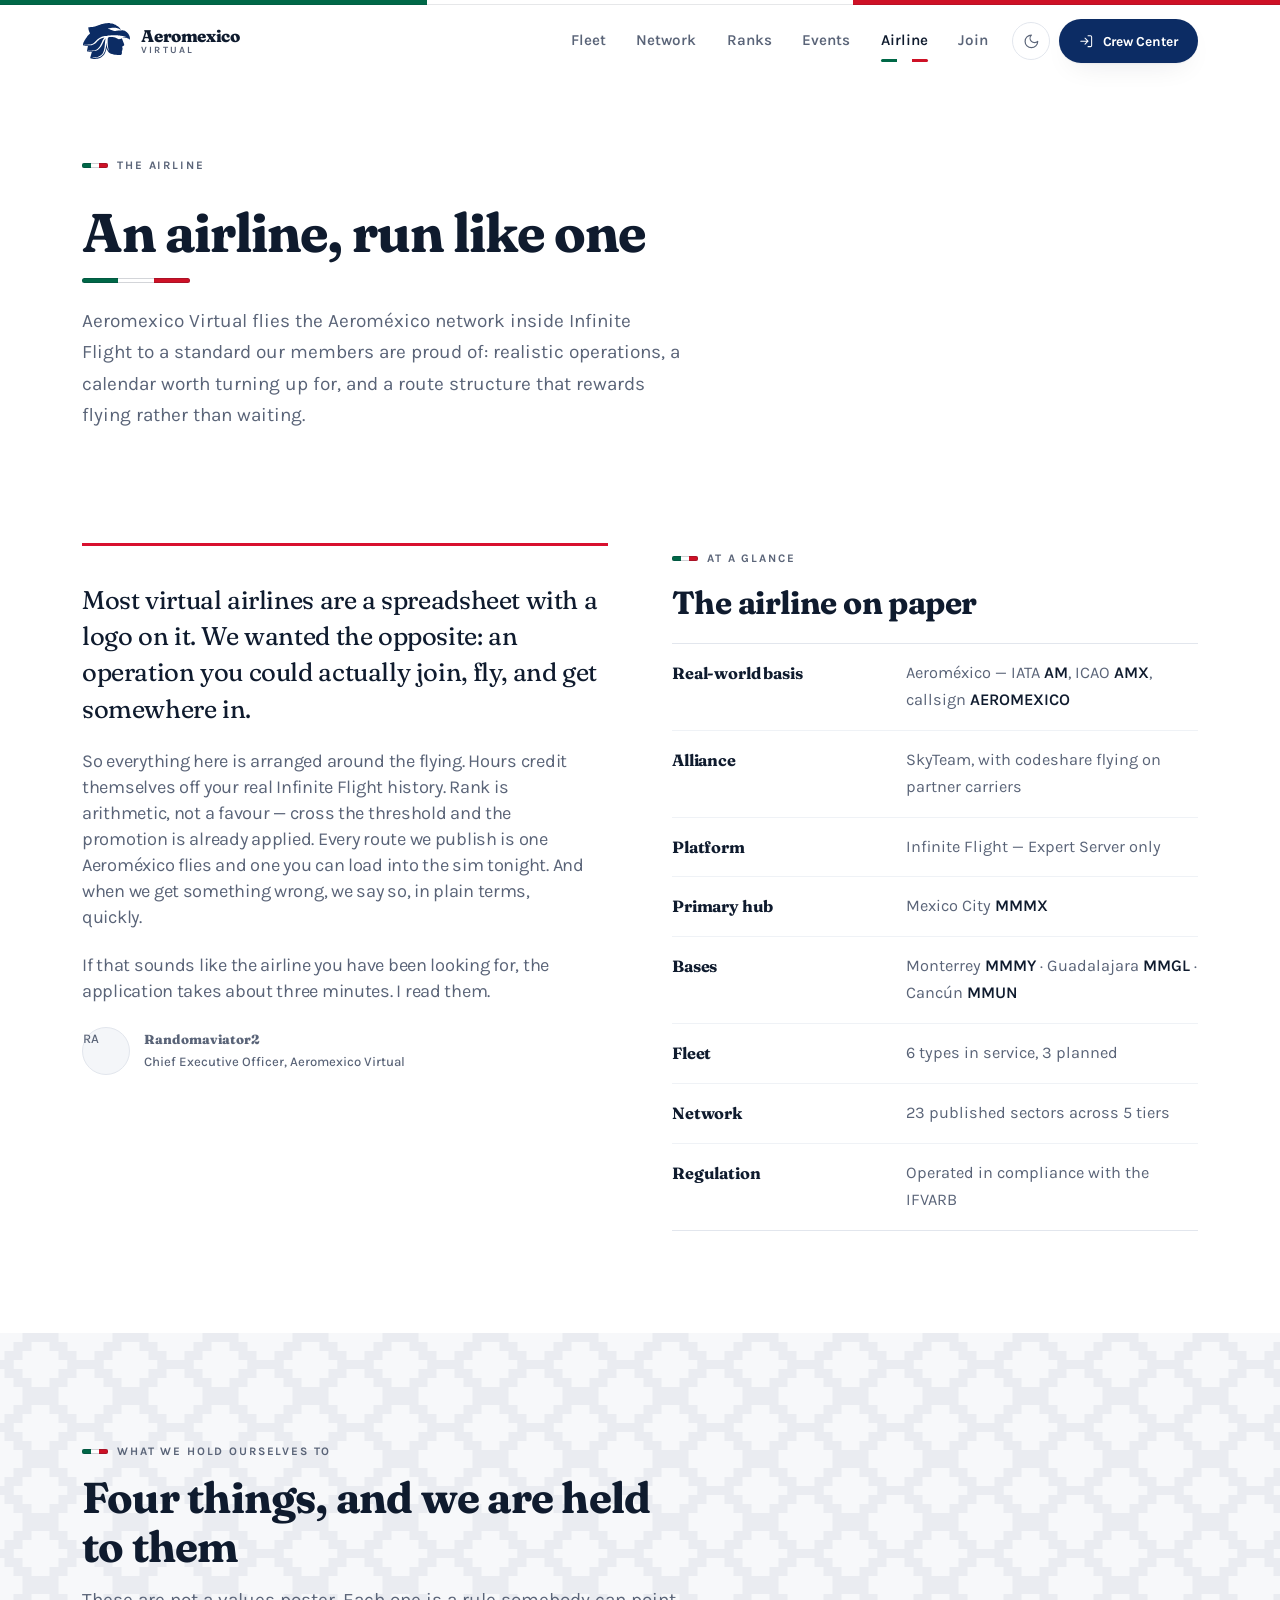
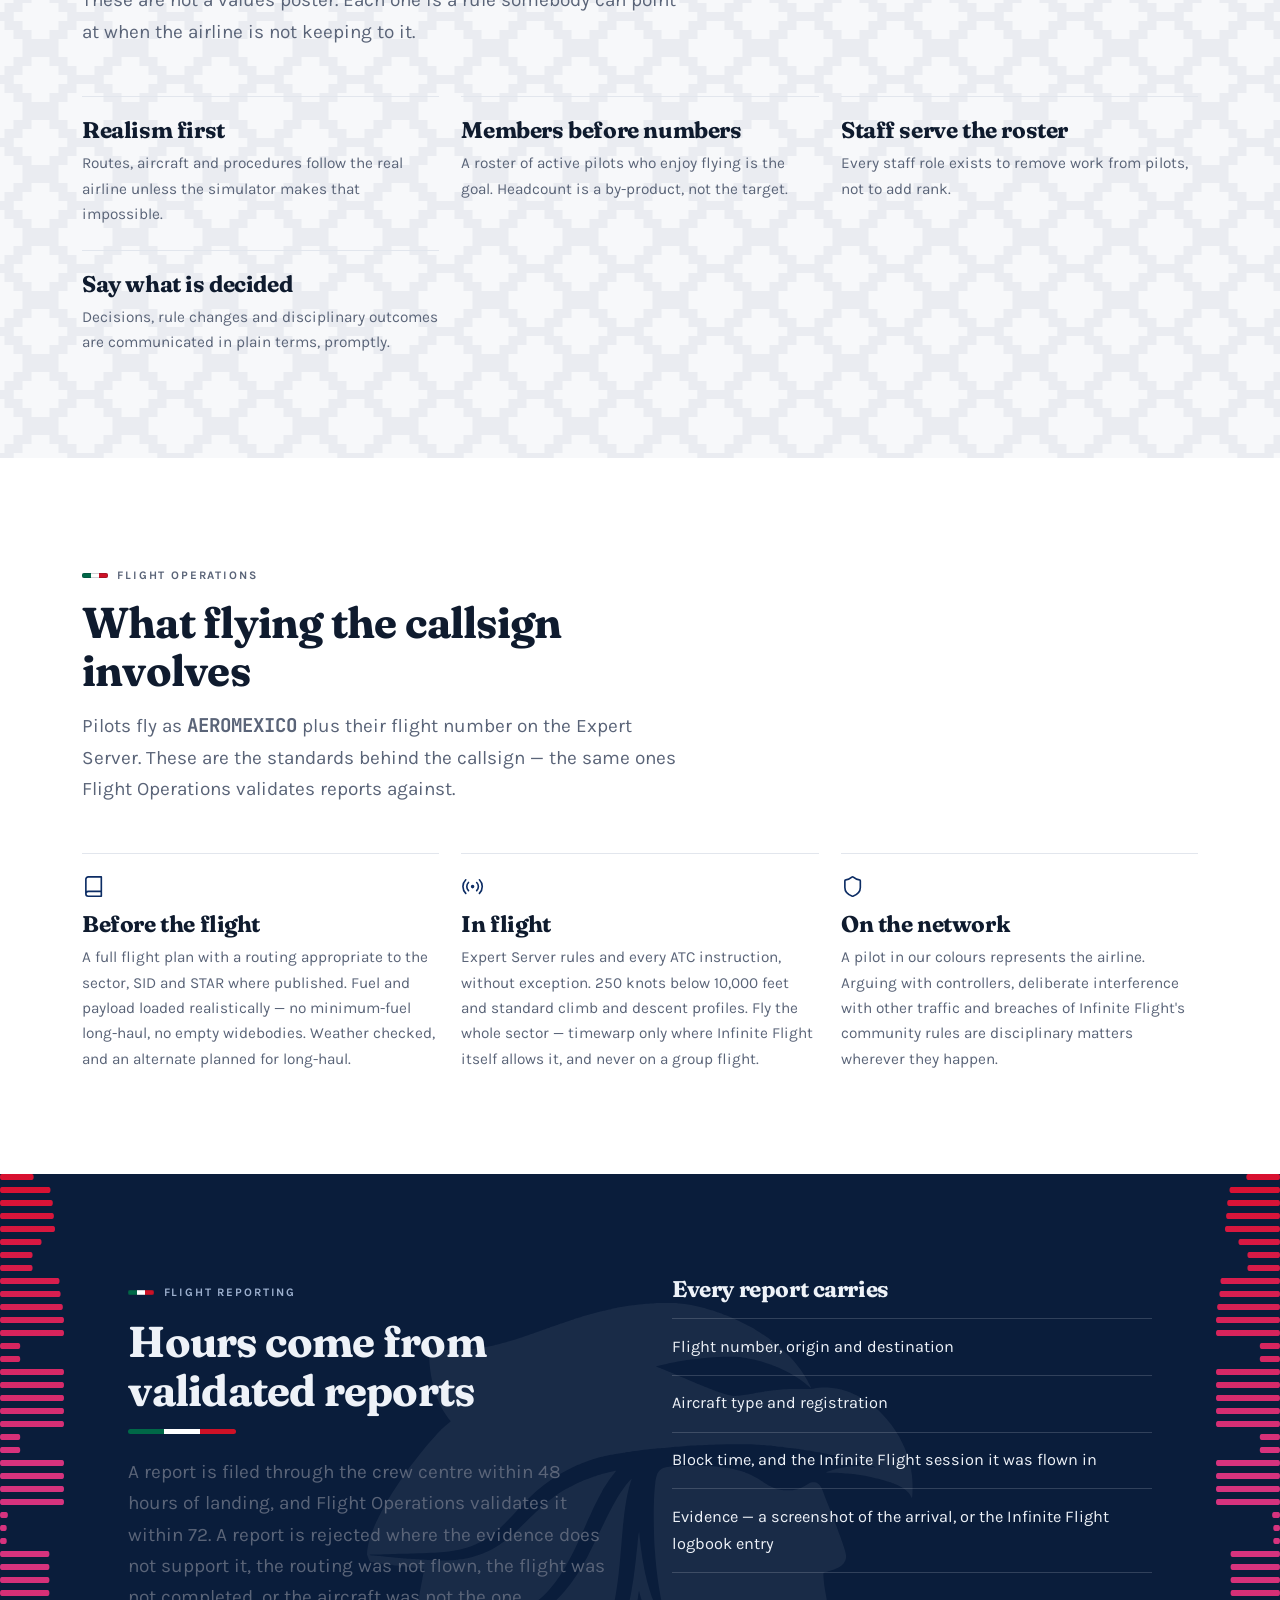
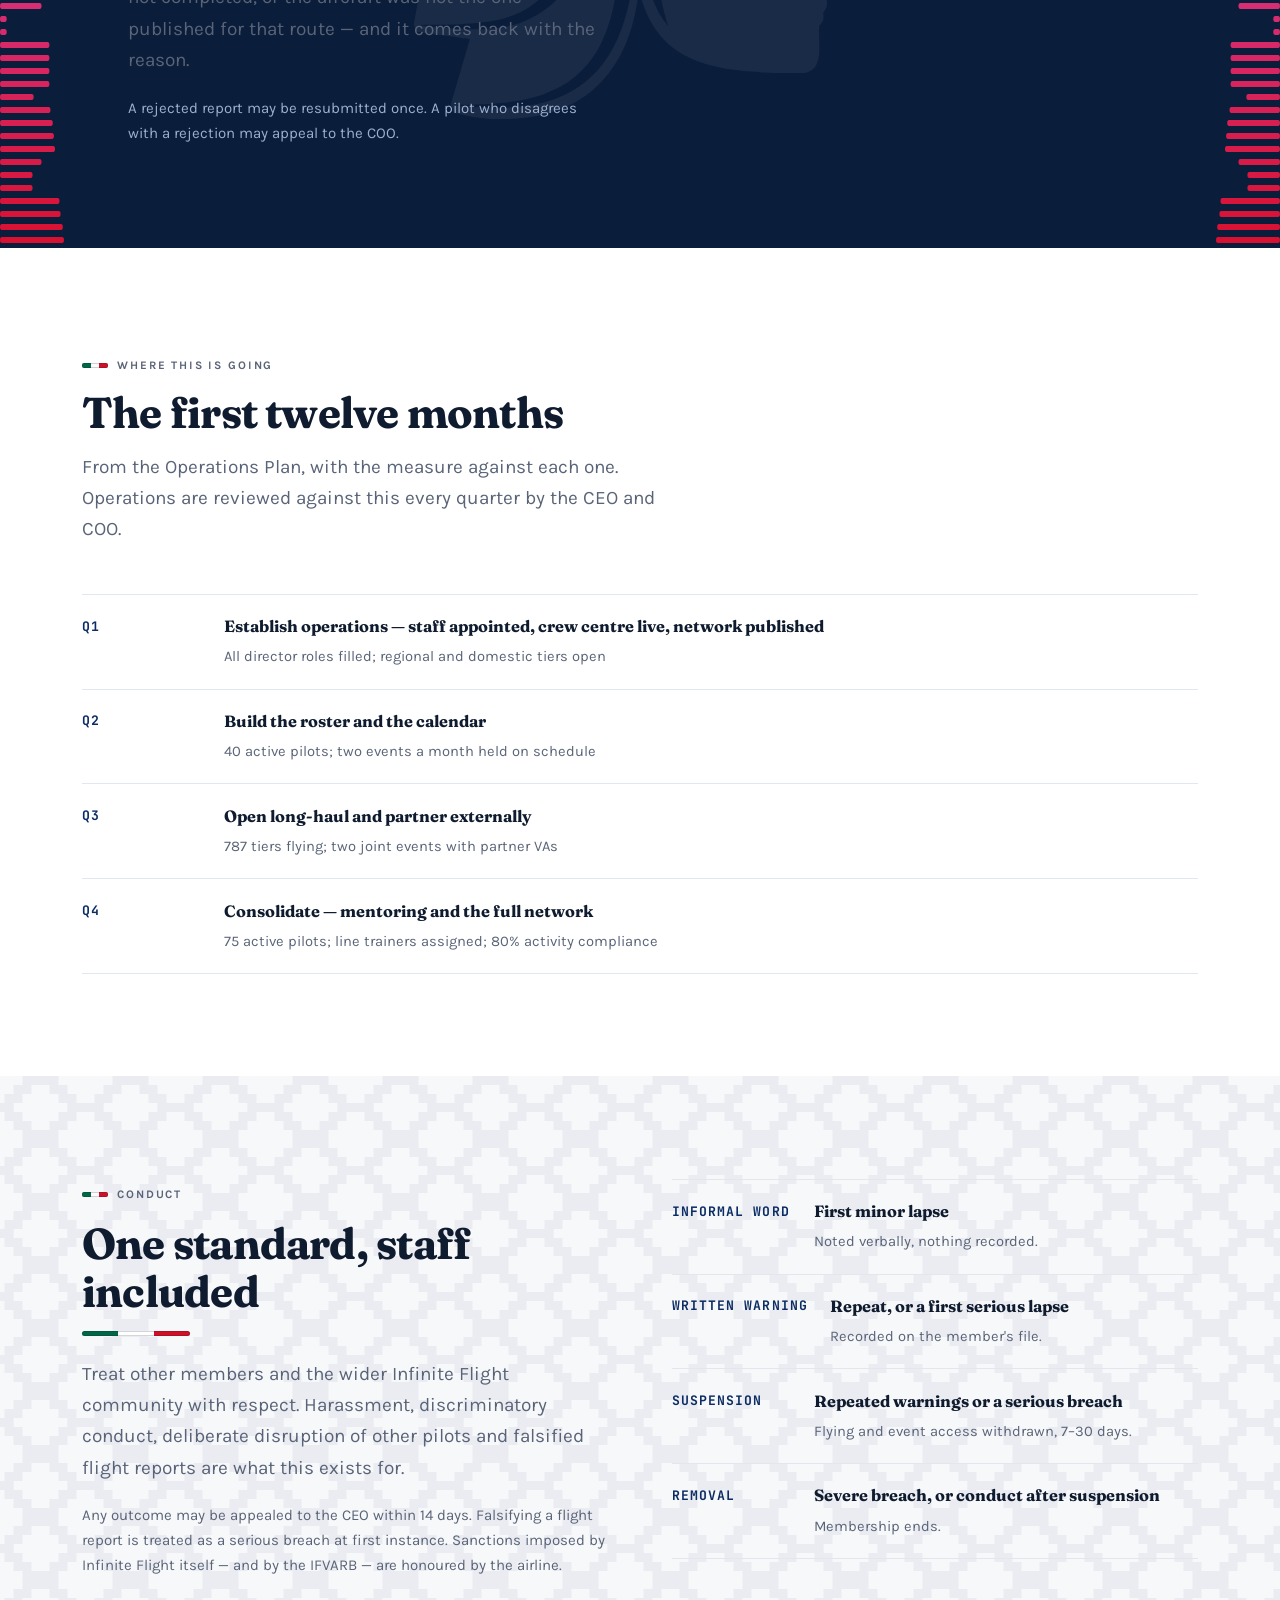
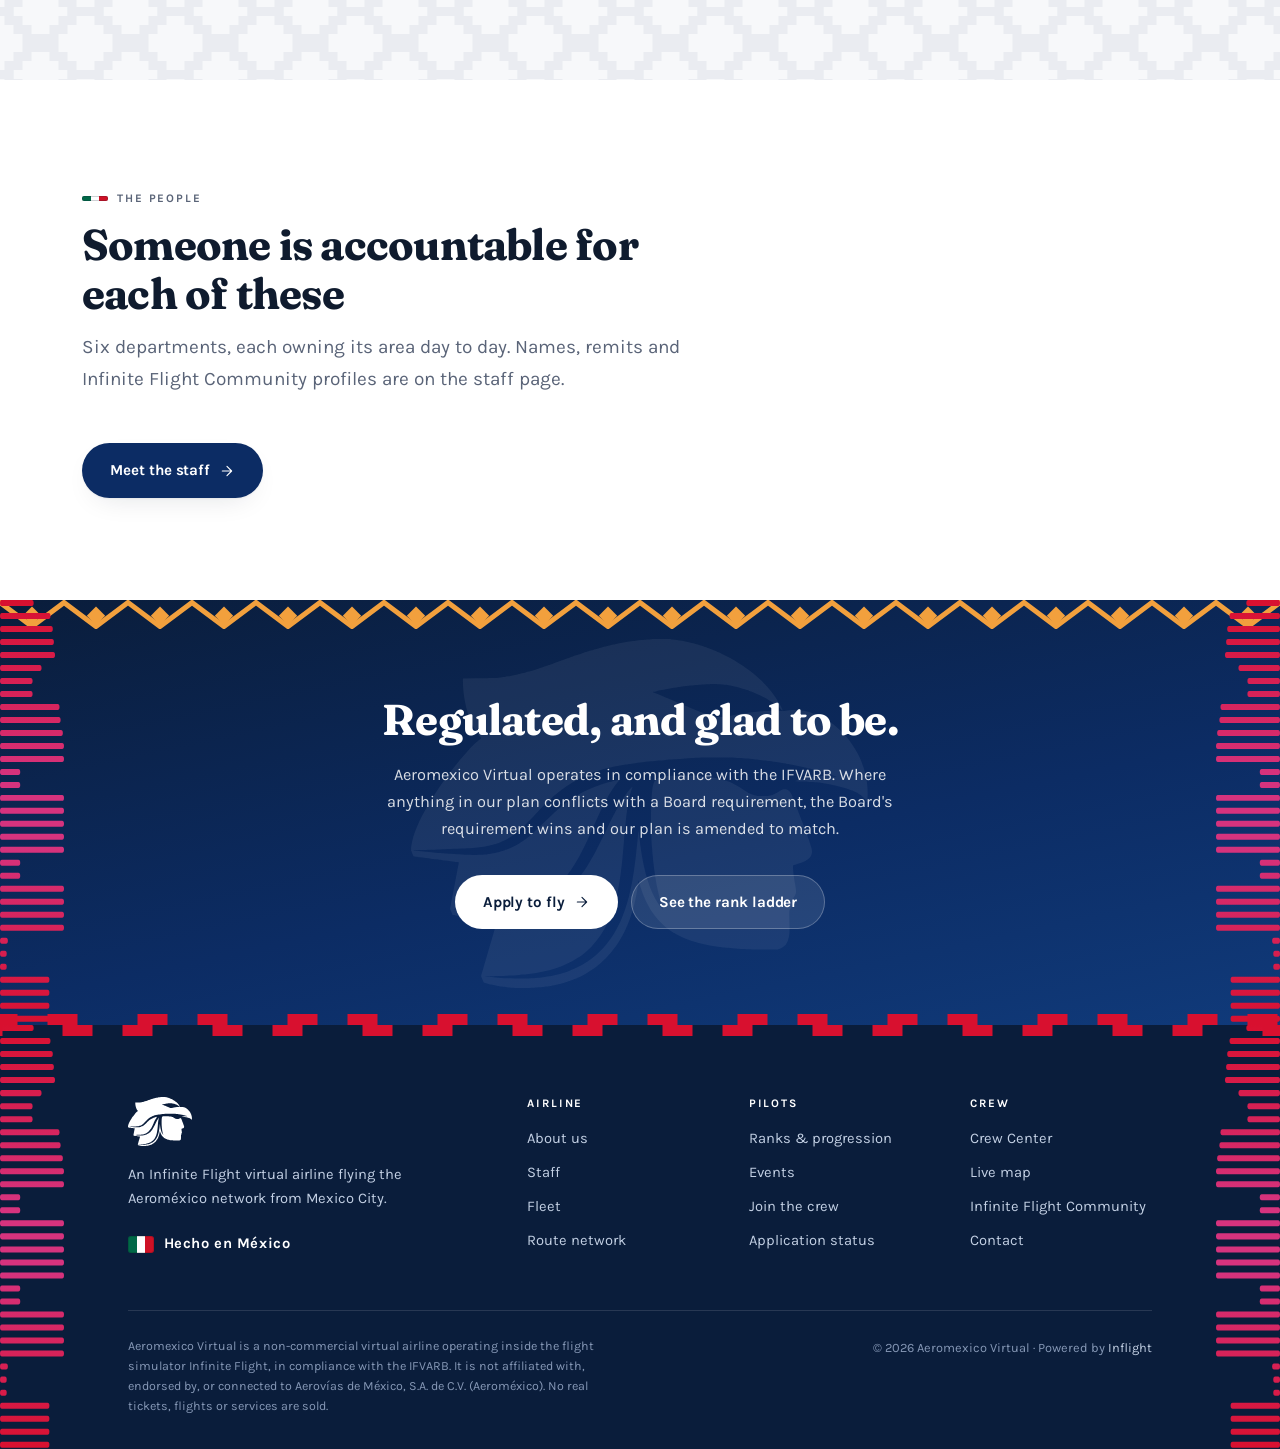
==== about.html @ 9aa86b74 "Answer review round 1: the airline, not just the aeroplanes Six reviewers looked at this site on 15 " ====
<!DOCTYPE html>
<html lang="en">
<head>
<meta charset="utf-8">
<meta name="viewport" content="width=device-width, initial-scale=1">
<title>About the airline — Aeromexico Virtual</title>
<meta name="description" content="How Aeromexico Virtual is run: the mission, what we hold ourselves to, the flight operations standards every pilot flies to, and the first twelve months.">
<link rel="canonical" href="https://aeromexicova.org/about">
<!-- The bar matches the page, so a phone browser stops painting a navy strip
     over a white site. Two values, one per scheme. -->
<meta name="theme-color" content="#FFFFFF" media="(prefers-color-scheme: light)">
<meta name="theme-color" content="#071426" media="(prefers-color-scheme: dark)">
<link rel="icon" href="/assets/img/mark.svg" type="image/svg+xml">
<meta property="og:type" content="website">
<meta property="og:site_name" content="Aeromexico Virtual">
<meta property="og:url" content="https://aeromexicova.org/about">
<meta property="og:title" content="About the airline — Aeromexico Virtual">
<meta property="og:description" content="How Aeromexico Virtual is run: the mission, what we hold ourselves to, the flight operations standards every pilot flies to, and the first twelve months.">
<!-- Absolute, because a share card is fetched by a crawler that has no page to
     resolve a root-relative path against. -->
<meta property="og:image" content="https://aeromexicova.org/assets/img/plane-hero.webp">
<meta name="twitter:card" content="summary_large_image">
<link rel="preconnect" href="https://fonts.googleapis.com">
<link rel="preconnect" href="https://fonts.gstatic.com" crossorigin>
<!-- Fraunces (display) + Karla (text) + JetBrains Mono (flight data). Fonts
     load asynchronously: a render-blocking third-party stylesheet also blocks
     the body scripts that inject the nav and footer, so a slow or unreachable
     fonts.googleapis.com would leave the page chrome missing, not merely
     unstyled. display=swap shows text in the fallback and swaps in. -->
<link rel="preload" as="style" href="https://fonts.googleapis.com/css2?family=Fraunces:opsz,wght,SOFT,WONK@9..144,400..800,0..100,0..1&family=Karla:wght@400..800&family=JetBrains+Mono:wght@400..700&display=swap" onload="this.onload=null;this.rel='stylesheet'">
<noscript><link rel="stylesheet" href="https://fonts.googleapis.com/css2?family=Fraunces:opsz,wght,SOFT,WONK@9..144,400..800,0..100,0..1&family=Karla:wght@400..800&family=JetBrains+Mono:wght@400..700&display=swap"></noscript>
<link rel="stylesheet" href="/assets/brand.css?v=3">
<script>
/* Paint the stored theme before first paint so there's no light flash. */
(function(){try{var t=localStorage.getItem('amv:theme');if(t==='dark'||t==='light')document.documentElement.setAttribute('data-theme',t);}catch(e){}})();
</script>
</head>
<body>

<a class="skip" href="#main">Skip to content</a>
<div data-site-nav></div>
<!-- The nav is injected by site.js so one change lands on every page. With
     scripting off nothing would be injected at all, so every page carries the
     site map in plain HTML too. -->
<noscript>
    <nav class="wrap section--tight"><a href="/">Home</a> · <a href="/fleet">Fleet</a> ·
    <a href="/network">Network</a> · <a href="/ranks">Ranks</a> · <a href="/events">Events</a> ·
    <a href="/about">Airline</a> · <a href="/staff">Staff</a> · <a href="/join">Join</a> ·
    <a href="https://inflight.info/crew/aeromexico-virtual">Crew Center</a></nav>
</noscript>

<main id="main">

    <section class="section section--tight" style="padding-top:clamp(2.5rem,6vw,4.5rem)">
        <div class="wrap">
            <div class="head">
                <span class="eyebrow">The airline</span>
                <h1 style="font-size:clamp(2rem,5vw,3.4rem);margin:.9rem 0">An airline, run like one</h1>
                <div class="rule"></div>
                <p class="lede" style="margin-top:1.4rem">
                    Aeromexico Virtual flies the Aeroméxico network inside Infinite Flight to a
                    standard our members are proud of: realistic operations, a calendar worth
                    turning up for, and a route structure that rewards flying rather than waiting.
                </p>
            </div>
        </div>
    </section>

    <!-- ==================== CEO'S MESSAGE ====================
         DRAFTED FROM THE OPERATIONS PLAN, NOT DICTATED. Every claim below is
         the plan's own §1 — the mission sentence and the four things the
         airline holds itself to. It carries a real person's name, so it is his
         to approve or rewrite before it stays here. -->
    <section class="section" style="padding-top:0">
        <div class="wrap">
            <div class="grid grid-2" style="gap:clamp(2rem,5vw,4rem);align-items:start">
                <div class="quote" data-reveal>
                    <p>
                        Most virtual airlines are a spreadsheet with a logo on it. We wanted the
                        opposite: an operation you could actually join, fly, and get somewhere in.
                    </p>
                    <p>
                        So everything here is arranged around the flying. Hours credit themselves off
                        your real Infinite Flight history. Rank is arithmetic, not a favour — cross
                        the threshold and the promotion is already applied. Every route we publish is
                        one Aeroméxico flies and one you can load into the sim tonight. And when we
                        get something wrong, we say so, in plain terms, quickly.
                    </p>
                    <p>
                        If that sounds like the airline you have been looking for, the application
                        takes about three minutes. I read them.
                    </p>
                    <div class="quote__by">
                        <span class="staff__av" aria-hidden="true" id="ceoInitials">RA</span>
                        <span>
                            <b id="ceoName">Randomaviator2</b>
                            <span>Chief Executive Officer, Aeromexico Virtual</span>
                        </span>
                    </div>
                </div>
                <div data-reveal data-reveal-delay="80">
                    <span class="eyebrow">At a glance</span>
                    <h2 style="margin:.9rem 0 1.4rem;font-size:clamp(1.5rem,3vw,2rem)">The airline on paper</h2>
                    <dl class="facts" id="identity"></dl>
                </div>
            </div>
        </div>
    </section>

    <section class="section section--alt">
        <div class="wrap">
            <div class="head" data-reveal>
                <span class="eyebrow">What we hold ourselves to</span>
                <h2>Four things, and we are held to them</h2>
                <p class="lede">
                    These are not a values poster. Each one is a rule somebody can point at when the
                    airline is not keeping to it.
                </p>
            </div>
            <div class="grid grid-2" id="values"></div>
        </div>
    </section>

    <!-- ==================== STANDARDS ==================== -->
    <section class="section">
        <div class="wrap">
            <div class="head" data-reveal>
                <span class="eyebrow">Flight operations</span>
                <h2>What flying the callsign involves</h2>
                <p class="lede">
                    Pilots fly as <b class="mono">AEROMEXICO</b> plus their flight number on the
                    Expert Server. These are the standards behind the callsign — the same ones
                    Flight Operations validates reports against.
                </p>
            </div>
            <div class="grid grid-3">
                <article class="card" data-reveal>
                    <div class="card__icon" data-icon="book"></div>
                    <h3>Before the flight</h3>
                    <p>A full flight plan with a routing appropriate to the sector, SID and STAR
                       where published. Fuel and payload loaded realistically — no minimum-fuel
                       long-haul, no empty widebodies. Weather checked, and an alternate planned
                       for long-haul.</p>
                </article>
                <article class="card" data-reveal data-reveal-delay="80">
                    <div class="card__icon" data-icon="radio"></div>
                    <h3>In flight</h3>
                    <p>Expert Server rules and every ATC instruction, without exception. 250 knots
                       below 10,000 feet and standard climb and descent profiles. Fly the whole
                       sector — timewarp only where Infinite Flight itself allows it, and never on
                       a group flight.</p>
                </article>
                <article class="card" data-reveal data-reveal-delay="160">
                    <div class="card__icon" data-icon="shield"></div>
                    <h3>On the network</h3>
                    <p>A pilot in our colours represents the airline. Arguing with controllers,
                       deliberate interference with other traffic and breaches of Infinite Flight's
                       community rules are disciplinary matters wherever they happen.</p>
                </article>
            </div>
        </div>
    </section>

    <section class="section section--ink">
        <div class="wrap">
            <div class="grid grid-2" style="gap:clamp(2rem,5vw,4rem);align-items:start">
                <div data-reveal>
                    <span class="eyebrow">Flight reporting</span>
                    <h2 style="margin:.9rem 0">Hours come from validated reports</h2>
                    <div class="rule"></div>
                    <p class="lede" style="margin-top:1.4rem">
                        A report is filed through the crew centre within 48 hours of landing, and
                        Flight Operations validates it within 72. A report is rejected where the
                        evidence does not support it, the routing was not flown, the flight was not
                        completed, or the aircraft was not the one published for that route — and it
                        comes back with the reason.
                    </p>
                    <p style="margin-top:1.2rem;color:#9DB0CE;font-size:.94rem">
                        A rejected report may be resubmitted once. A pilot who disagrees with a
                        rejection may appeal to the COO.
                    </p>
                </div>
                <div data-reveal data-reveal-delay="80">
                    <h3 style="margin-bottom:1rem">Every report carries</h3>
                    <ul style="list-style:none;padding:0;display:grid;gap:0">
                        <li style="padding:.9rem 0;border-top:1px solid rgba(255,255,255,.16)">Flight number, origin and destination</li>
                        <li style="padding:.9rem 0;border-top:1px solid rgba(255,255,255,.16)">Aircraft type and registration</li>
                        <li style="padding:.9rem 0;border-top:1px solid rgba(255,255,255,.16)">Block time, and the Infinite Flight session it was flown in</li>
                        <li style="padding:.9rem 0;border-top:1px solid rgba(255,255,255,.16);border-bottom:1px solid rgba(255,255,255,.16)">Evidence — a screenshot of the arrival, or the Infinite Flight logbook entry</li>
                    </ul>
                </div>
            </div>
        </div>
    </section>

    <!-- ==================== FIRST YEAR ==================== -->
    <section class="section">
        <div class="wrap">
            <div class="head" data-reveal>
                <span class="eyebrow">Where this is going</span>
                <h2>The first twelve months</h2>
                <p class="lede">
                    From the Operations Plan, with the measure against each one. Operations are
                    reviewed against this every quarter by the CEO and COO.
                </p>
            </div>
            <div class="timeline" id="roadmap" data-reveal></div>
        </div>
    </section>

    <section class="section section--alt">
        <div class="wrap">
            <div class="grid grid-2" style="gap:clamp(2rem,5vw,4rem);align-items:start">
                <div data-reveal>
                    <span class="eyebrow">Conduct</span>
                    <h2 style="margin:.9rem 0">One standard, staff included</h2>
                    <div class="rule"></div>
                    <p class="lede" style="margin-top:1.4rem">
                        Treat other members and the wider Infinite Flight community with respect.
                        Harassment, discriminatory conduct, deliberate disruption of other pilots and
                        falsified flight reports are what this exists for.
                    </p>
                    <p style="margin-top:1.2rem;font-size:.94rem" class="muted">
                        Any outcome may be appealed to the CEO within 14 days. Falsifying a flight
                        report is treated as a serious breach at first instance. Sanctions imposed by
                        Infinite Flight itself — and by the IFVARB — are honoured by the airline.
                    </p>
                </div>
                <div class="timeline" data-reveal data-reveal-delay="80">
                    <div class="timeline__row"><span class="timeline__when">Informal word</span>
                        <p class="timeline__what"><b>First minor lapse</b><span>Noted verbally, nothing recorded.</span></p></div>
                    <div class="timeline__row"><span class="timeline__when">Written warning</span>
                        <p class="timeline__what"><b>Repeat, or a first serious lapse</b><span>Recorded on the member's file.</span></p></div>
                    <div class="timeline__row"><span class="timeline__when">Suspension</span>
                        <p class="timeline__what"><b>Repeated warnings or a serious breach</b><span>Flying and event access withdrawn, 7–30 days.</span></p></div>
                    <div class="timeline__row"><span class="timeline__when">Removal</span>
                        <p class="timeline__what"><b>Severe breach, or conduct after suspension</b><span>Membership ends.</span></p></div>
                </div>
            </div>
        </div>
    </section>

    <section class="section">
        <div class="wrap">
            <div class="head" data-reveal>
                <span class="eyebrow">The people</span>
                <h2>Someone is accountable for each of these</h2>
                <p class="lede">
                    Six departments, each owning its area day to day. Names, remits and Infinite
                    Flight Community profiles are on the staff page.
                </p>
            </div>
            <p data-reveal>
                <a class="btn btn--primary" href="/staff">Meet the staff <span data-icon="arrow"></span></a>
            </p>
        </div>
    </section>

    <section class="band">
        <div class="band__wash"></div>
        <div class="wrap band__inner">
            <h2>Regulated, and glad to be.</h2>
            <p>Aeromexico Virtual operates in compliance with the IFVARB. Where anything in our plan conflicts with a Board requirement, the Board's requirement wins and our plan is amended to match.</p>
            <div class="hero__cta">
                <a class="btn btn--light" href="/join">Apply to fly <span data-icon="arrow"></span></a>
                <a class="btn btn--onink" href="/ranks">See the rank ladder</a>
            </div>
        </div>
    </section>

</main>

<div data-site-footer></div>

<script src="/assets/js/data.js?v=3"></script>
<script src="/assets/js/site.js?v=3"></script>
<script>
(function () {
    const D = window.AMV_DATA, A = window.AMV;
    const esc = s => String(s == null ? '' : s).replace(/[&<>"']/g, c =>
        ({ '&': '&amp;', '<': '&lt;', '>': '&gt;', '"': '&quot;', "'": '&#39;' }[c]));

    // The signature is read off the staff list rather than typed under the
    // message, so a change of CEO does not leave the wrong name on it.
    const ceo = D.staff.find(s => s.short === 'CEO');
    if (ceo && ceo.name) {
        document.getElementById('ceoName').textContent = ceo.name;
        document.getElementById('ceoInitials').textContent =
            ceo.name.replace(/[^A-Za-z0-9]/g, '').slice(0, 2).toUpperCase();
    }

    const a = D.airline, hubs = D.hubs;
    const bases = hubs.filter(h => h.role !== 'Primary hub');
    const hub = hubs.find(h => h.role === 'Primary hub') || hubs[0];
    document.getElementById('identity').innerHTML = [
        ['Real-world basis', `${esc(a.basedOn)} — IATA <b>${esc(a.iata)}</b>, ICAO <b>${esc(a.icao)}</b>, callsign <b>${esc(a.callsign)}</b>`],
        ['Alliance',         `${esc(a.alliance)}, with codeshare flying on partner carriers`],
        ['Platform',         `${esc(a.platform)} — ${esc(a.server)} only`],
        ['Primary hub',      `${esc(hub.city)} <b>${esc(hub.icao)}</b>`],
        ['Bases',            bases.map(h => `${esc(h.city)} <b>${esc(h.icao)}</b>`).join(' · ')],
        ['Fleet',            `${D.fleet.length} types in service, ${D.fleetPlanned.length} planned`],
        ['Network',          `${D.routes.length} published sectors across ${D.tiers.length} tiers`],
        ['Regulation',       'Operated in compliance with the IFVARB'],
    ].map(([k, v]) => `<div class="facts__row"><dt>${k}</dt><dd>${v}</dd></div>`).join('');

    document.getElementById('values').innerHTML = D.values.map((v, i) => `
        <article class="card card--hover" data-reveal data-reveal-delay="${(i % 2) * 80}">
            <h3>${esc(v.title)}</h3>
            <p>${esc(v.note)}</p>
        </article>`).join('');

    document.getElementById('roadmap').innerHTML = D.roadmap.map(r => `
        <div class="timeline__row">
            <span class="timeline__when">${esc(r.q)}</span>
            <p class="timeline__what"><b>${esc(r.objective)}</b><span>${esc(r.measure)}</span></p>
        </div>`).join('');

    A.refresh();
})();
</script>
</body>
</html>
---- assets/brand.css ----
/* ============================================================================
   Aeromexico Virtual — brand.css
   The single source of truth for the brand.

   Every token in :root below is mirrored 1:1 in /brand.json, which is what the
   Inflight Crew Center reads (via the VA's `crewTheme`) so that crew.inflight
   pages render in this exact design system. Change a value here, change it in
   brand.json, and the crew center follows. Nothing else should hard-code a
   colour.

   ---------------------------------------------------------------------------
   THE DECORATION IS REAL ARTWORK. NOTHING HERE IS DRAWN BY HAND.

   This file has been through two wrong answers on that point. First a blue →
   plum → pink gradient behind everything, which is the house style of software
   nobody art-directed. Then a set of hand-drawn Mexican motifs to replace it:
   a step-fret greca, a Puebla azulejo tiled across whole sections, papel
   picado bunting, a Quetzalcóatl watermark. Authentic references, but invented
   artwork — and invented artwork standing in for a real airline's design reads
   as exactly what it is.

   All of it is gone. What decorates the site now is material the airline
   actually owns:

     Aeromexico-Symbol.webp  the Caballero Águila, traced to mark.svg
     plane-logo.webp         the 787-9 special livery and its folk-art artwork
     the tricolour           hard stops, real flag colours

   The hero is that aircraft on white. It is the most Mexican thing available
   and it required no drawing.

   Where the dark sections went next, still inside that rule: the ruled device
   now runs down BOTH edges and the eagle sits faded behind them. Both are the
   same two generated files — stripes measured off full-logo.webp, the mark
   traced off Aeromexico-Symbol.webp — used more, not joined by anything new.
   The one addition there is a two-stop red → rosa ramp under the stripe mask:
   two colours already in the palette, confined to a device generated from the
   logo, not three invented hues washed behind whole pages.

   ---------------------------------------------------------------------------
   AND THEN THE RULE WAS RELAXED, ON PURPOSE. READ THIS BEFORE RESTORING IT.

   The VA asked for Mexican patterns twice, having been told what this file
   says. That is their call to make about their own airline, so the greca is
   here: the stepped fret off Mixtec and Zapotec stonework, generated from a
   grid by tools/make-greca.py, tiled faintly across the pale sections and run
   as a band along the top of the footer.

   Be honest about what changed. The greca is NOT airline artwork the way the
   mark and the aircraft are — nobody at Aeroméxico drew it, and the paragraphs
   above would have refused it. What makes it defensible where the old azulejo
   and papel picado were not:

     - it is generated from parameters, not drawn by eye, so it is a real
       geometry that can be retuned rather than a picture someone illustrated;
     - it is built from right angles on a grid, which is what the ornament
       actually is — this is the one Mexican motif that is architectural rather
       than pictorial, so a faithful version needs no illustration;
     - it is used as texture and as a rule, never as a subject, and never
       standing in for the airline's own identity.

   So the standing rule is now: no PICTORIAL invention — no drawn eagles, no
   illustrated tiles, no papel picado bunting, nothing that imitates artwork a
   designer would have been paid to make. Geometry generated from parameters is
   allowed. If the next idea cannot be expressed as a script that emits it, it
   is the wrong idea.
   ========================================================================== */

:root {
    /* ---- Livery ------------------------------------------------------------ */
    --am-navy:      #0A1D3B;   /* tail navy — deep sections, footer           */
    --am-blue:      #0C2C64;   /* primary brand blue                          */
    --am-blue-600:  #123F8C;   /* lifted blue — hovers, links                 */
    --am-blue-300:  #7FA6E8;   /* on-dark blue text                           */
    --am-red:       #D8102F;   /* the fuselage swoosh                         */

    /* ---- Quetzalcóatl ------------------------------------------------------
       Pulled off the glyphs down the side of XA-ADL. Accent colours for tags
       and the per-type fleet rules — never body text, never large fields. */
    --am-jade:      #0E8C5A;
    --am-turquoise: #0E9BAA;
    --am-rosa:      #D6337E;   /* rosa mexicano                               */
    --am-marigold:  #F2A03D;   /* cempasúchil                                 */
    --am-clay:      #C05A2E;   /* barro                                       */
    --am-cobalt:    #1B5FC1;   /* talavera poblana                            */

    /* ---- Bandera ----------------------------------------------------------
       The official flag greens and reds, kept separate from the livery reds
       so nobody "tidies up" the palette by merging them. They are not ours. */
    --mx-green:     #006847;
    --mx-red:       #CE1126;

    /* ---- Paper -------------------------------------------------------------
       White. The greys are pulled very slightly toward the navy rather than
       being neutral, so they read as chosen next to the livery instead of as
       an unconsidered default mid-grey. */
    --am-paper:     #FFFFFF;
    --am-ink:       #0F1B2E;

    /* The hero/band depth wash. Deliberately ONE hue, dark to slightly less
       dark — it adds depth without becoming decoration. Ornament is the job
       of the motifs, not of this. */
    --am-wash: linear-gradient(168deg, #0A1D3B 0%, #0C2C64 58%, #103A7A 100%);

    /* ---- Semantic surfaces (light) ----------------------------------------- */
    --bg:         var(--am-paper);
    --bg-alt:     #F7F8FA;
    --surface:    #FFFFFF;
    --surface-2:  #F4F6F9;
    --line:       #E2E6ED;
    --line-soft:  #EFF2F6;
    --ink:        var(--am-ink);
    --muted:      #5A6478;
    --faint:      #97A0B0;
    --accent:     var(--am-blue);
    --accent-ink: #FFFFFF;     /* text that sits on --accent                  */

    /* ---- Type --------------------------------------------------------------
       Fraunces is a soft, slightly wonky old-style — it carries the warmth the
       brief asked for and it is nobody's default. Karla sets text underneath
       it. JetBrains Mono stays: flight levels, block times, ICAO codes and
       registrations all want tabular figures. */
    --font-display: 'Fraunces', 'Iowan Old Style', Georgia, serif;
    --font-body:    'Karla', system-ui, -apple-system, sans-serif;
    --font-mono:    'JetBrains Mono', ui-monospace, monospace;

    /* ---- Shape & motion ----------------------------------------------------
       Shadows are mixed from the navy, very sparingly. On white, a warm-brown
       shadow reads as a smudge and a neutral black one reads as heavy; a trace
       of the brand hue keeps edges soft and clean. */
    --radius:    18px;
    --radius-sm: 11px;
    --radius-lg: 28px;
    --ease:      cubic-bezier(.2, .8, .2, 1);
    --shadow:    0 1px 2px rgba(15, 27, 46, .05), 0 10px 30px -14px rgba(15, 27, 46, .16);
    --shadow-lg: 0 28px 70px -24px rgba(15, 27, 46, .26);

    /* Height of one stripes.svg tile, in px. The mask is sized 100% x this, so
       bar thickness and pitch stay constant however wide the column gets —
       sizing it `auto` ties the vertical rhythm to the width and collapses the
       bars to hairlines on a phone. Keep in step with tools/make-stripes.py,
       which prints the value it generated. */
    --stripe-tile: 520px;

    /* The greca, in px. Both keep the generator's 60:24 (band) and 60:42 (tile)
       proportions — stretch either axis on its own and the fret stops being
       square-cornered, which is the whole character of the ornament. Sized in
       px rather than `auto` for the same reason --stripe-tile is: `auto` ties
       the pattern to the element's width and it collapses on a phone. */
    --greca-band:   150px 60px;
    --greca-band-h: 22px;     /* how much of that band shows as the footer rule */
    --greca-tile:   90px 63px;

    /* The Quetzalcóatl frieze. Same 128:29 the generator emits. */
    --serpent-band: 128px 29px;
    --serpent-h:    29px;

    --maxw: 1180px;
    color-scheme: light dark;
}

/* ---- Dark ----------------------------------------------------------------
   Night over the valley, not a grey dashboard: the paper goes to the same
   navy the tail is painted in, so the livery still reads. */
:root[data-theme="dark"] {
    --bg:        #071426;
    --bg-alt:    #0A1B31;
    --surface:   #0D2138;
    --surface-2: #10273F;
    --line:      #1E3556;
    --line-soft: #17293F;
    --ink:       #EEF2F8;
    --muted:     #9CACC4;
    --faint:     #64768F;
    --accent:    var(--am-blue-300);
    --accent-ink:#071426;
    --shadow:    0 1px 2px rgba(0, 0, 0, .3), 0 10px 30px -14px rgba(0, 0, 0, .6);
    --shadow-lg: 0 28px 70px -24px rgba(0, 0, 0, .7);
}

@media (prefers-color-scheme: dark) {
    :root:not([data-theme="light"]) {
        --bg:        #071426;
        --bg-alt:    #0A1B31;
        --surface:   #0D2138;
        --surface-2: #10273F;
        --line:      #1E3556;
        --line-soft: #17293F;
        --ink:       #EEF2F8;
        --muted:     #9CACC4;
        --faint:     #64768F;
        --accent:    var(--am-blue-300);
        --accent-ink:#071426;
        --shadow:    0 1px 2px rgba(0, 0, 0, .3), 0 10px 30px -14px rgba(0, 0, 0, .6);
        --shadow-lg: 0 28px 70px -24px rgba(0, 0, 0, .7);
    }
}

/* ============================ RESET ====================================== */
*, *::before, *::after { box-sizing: border-box; }
* { margin: 0; -webkit-tap-highlight-color: transparent; }
html { scroll-behavior: smooth; -webkit-text-size-adjust: 100%; }
html, body { max-width: 100%; overflow-x: clip; }

body {
    font-family: var(--font-body);
    background: var(--bg);
    color: var(--ink);
    font-size: 1.02rem;
    line-height: 1.65;
    -webkit-font-smoothing: antialiased;
    text-rendering: optimizeLegibility;
}

img, svg, video { display: block; max-width: 100%; height: auto; }
a { color: inherit; text-decoration: none; }
button, input, select, textarea { font: inherit; color: inherit; }
:focus-visible { outline: 2px solid var(--accent); outline-offset: 3px; border-radius: 4px; }

@media (prefers-reduced-motion: reduce) {
    html { scroll-behavior: auto; }
    *, *::before, *::after {
        animation-duration: .001ms !important;
        animation-iteration-count: 1 !important;
        transition-duration: .001ms !important;
    }
}

/* ---- The ruled-feather device -------------------------------------------
   Run down BOTH edges of dark sections: bars flush to the outside with the
   ragged edge facing in, mirrored left and right. It is the block of rules
   beside the eagle in the logo, extended — generated from the logo itself by
   tools/make-stripes.py, so the ragged profile is measured rather than
   invented, and the mirror is that same profile flipped, not a second guess.

   One pseudo-element spans the whole section and carries TWO mask layers,
   one pinned to each edge. Two elements would be the obvious build, but the
   colour below is a single gradient across the full width, and splitting it
   into two elements would restart the ramp at each rail so the two sides no
   longer agree.

   The gradient is where the extra detail lives. A flat red rail states the
   livery once; ramping red → rosa mexicano → red down the section makes the
   two sides read as one composition, and picks up the rosa that already runs
   through the fleet rules. Two hues off the existing palette, on a device
   generated from the logo — not a third colour invented for the occasion.

   Attached as a pseudo-element rather than a div so it needs no markup and no
   page can forget it. z-index -1 keeps it behind the copy; every host below
   isolates, so it cannot escape its own section. */
.band::after,
.footer::after,
.section--ink::after {
    content: ""; position: absolute; inset: 0;
    background: linear-gradient(180deg,
        var(--am-red) 0%, var(--am-rosa) 42%, var(--am-rosa) 58%, var(--am-red) 100%);
    --stripe-w: clamp(1.75rem, 5vw, 4rem);
    -webkit-mask:
        url('/assets/img/stripes.svg')        repeat-y right top / var(--stripe-w) var(--stripe-tile),
        url('/assets/img/stripes-mirror.svg') repeat-y left  top / var(--stripe-w) var(--stripe-tile);
            mask:
        url('/assets/img/stripes.svg')        repeat-y right top / var(--stripe-w) var(--stripe-tile),
        url('/assets/img/stripes-mirror.svg') repeat-y left  top / var(--stripe-w) var(--stripe-tile);
    z-index: -1; pointer-events: none;
}
/* The band already isolates; these two need to so the -1 stays contained. */
.footer, .section--ink { isolation: isolate; }

/* ---- The eagle, faded in behind ------------------------------------------
   The Caballero Águila the nav and footer already carry, blown up and dropped
   to a whisper behind dark sections. Same mask, same file — so it is the
   airline's own symbol at low contrast, not a background texture drawn to
   look like one.

   It sits at -2, under the rails at -1, and is deliberately weak: at 6% white
   on navy it reads as a shape in the paper rather than a picture, and it is
   never what carries meaning on the page. Anything stronger and the copy on
   top starts fighting it — the band's headline is centred right over the
   eagle's head.

   Sized to sit INSIDE the section (82% of its height) rather than overrun it.
   Scaled past the edges the bird crops to an unreadable blob — a big soft
   shape behind the copy, which is the texture this file already threw out
   once. Whole and quiet reads as the mark; cropped and loud reads as noise.

   Hence the cap. 82% alone is a percentage of the SECTION, and a section can
   be any height: on the home page's route block it worked out to a bird well
   over a thousand pixels tall, cropped on all four sides and sitting behind a
   data table. The cap is what keeps it a watermark on a tall section instead
   of scaling with the content; short sections like the band never reach it.

   Not on the footer: that is four columns of links and a disclaimer over a
   shallow band, the one place where a watermark lands squarely behind text
   that has to stay legible, and the brand column already carries the mark at
   full strength a few pixels away. */
.band::before,
.section--ink::before {
    content: ""; position: absolute; inset: 0;
    background: #fff; opacity: .06;
    -webkit-mask: url('/assets/img/mark.svg') no-repeat center / auto min(82%, 26rem);
            mask: url('/assets/img/mark.svg') no-repeat center / auto min(82%, 26rem);
    z-index: -2; pointer-events: none;
}
/* The mark is half again as wide as it is tall, so on a narrow screen the
   height that fits is the width that doesn't, and the bird clips at both
   sides. Below this width, size it off the width instead. There is no
   cross-axis min() in CSS — sizing by height and by width are separate
   keywords — so this is a breakpoint rather than one expression. */
@media (max-width: 34rem) {
    .band::before,
    .section--ink::before {
        -webkit-mask-size: 88% auto;
                mask-size: 88% auto;
    }
}

/* ---- The greca ------------------------------------------------------------
   The stepped fret off Mixtec and Zapotec stonework — the mosaics at Mitla are
   the ones everybody has seen. Generated by tools/make-greca.py from a grid,
   not drawn: it is built entirely out of right angles, which is the reason it
   can be generated at all and the reason it sits beside the ruled-feather
   device without either looking out of place.

   Two placements, both automatic so no page has to remember them:

     .section--alt   a faint tiled field, the pale sections given a texture
     .footer         a band across the top edge, closing the page

   Painted through a mask like everything else here, so the colour is set by
   `background` and follows the theme. */
.section--alt::before {
    content: ""; position: absolute; inset: 0;
    background: var(--am-blue); opacity: .05;
    -webkit-mask: url('/assets/img/greca-tile.svg') repeat left top / var(--greca-tile);
            mask: url('/assets/img/greca-tile.svg') repeat left top / var(--greca-tile);
    z-index: -1; pointer-events: none;
}
:root[data-theme="dark"] .section--alt::before { background: var(--am-blue-300); opacity: .05; }
@media (prefers-color-scheme: dark) {
    :root:not([data-theme="light"]) .section--alt::before { background: var(--am-blue-300); opacity: .05; }
}

/* The band closing the page. It sits ON the footer's top edge, half above and
   half below, so it reads as a course of masonry rather than a border stuck to
   a box. ::before is free here — the eagle watermark deliberately skips the
   footer — and ::after is already the ruled rails. */
.footer::before {
    content: ""; position: absolute; left: 0; right: 0; top: 0;
    height: var(--greca-band-h);
    transform: translateY(-50%);
    background: var(--am-red);
    -webkit-mask: url('/assets/img/greca.svg') repeat-x center / var(--greca-band);
            mask: url('/assets/img/greca.svg') repeat-x center / var(--greca-band);
    z-index: 1; pointer-events: none;
}

/* ---- The serpent ---------------------------------------------------------
   Quetzalcóatl, as a frieze along the top edge of every .band: the chevron
   body of a serpent course with a rhomb riding in each fold. Generated by
   tools/make-serpent.py, same as the greca.

   It runs on .band precisely because the eagle already does — the Caballero
   Águila watermark sits behind that section. Eagle and serpent on one section
   is the pairing the VA asked for, built from the airline's own mark and the
   feathered serpent its accent palette is already taken from.

   NOT the escudo nacional. The eagle-and-serpent of the coat of arms is a
   state emblem whose reproduction is regulated, and a virtual airline has no
   claim on it; the tricolour on this site has always been plain bands for the
   same reason. These are two motifs sharing a section, not that device.

   Hung on .band__wash rather than a pseudo-element of .band: .band::before is
   the eagle and .band::after is the rails, and the wash is a real div every
   band already has. It sits flush at the top rather than straddling the edge —
   .band clips its overflow, so a straddling band would lose its top half. */
.band__wash::after {
    content: ""; position: absolute; left: 0; right: 0; top: 0;
    height: var(--serpent-h);
    background: var(--am-marigold);
    -webkit-mask: url('/assets/img/serpent.svg') repeat-x center / var(--serpent-band);
            mask: url('/assets/img/serpent.svg') repeat-x center / var(--serpent-band);
    pointer-events: none;
}

/* Reserve the gutters the device occupies. Below --maxw the wrap fills the
   viewport and its own padding is the only thing between the copy and the
   stripes, so without this the outer column collides with them on tablets and
   phones. Now that the rails run down both edges, every host reserves on both
   sides — the band already did, being centred. */
.footer > .wrap,
.section--ink > .wrap,
.band > .wrap { padding-inline: max(clamp(1.15rem, 4vw, 2rem), clamp(1.75rem, 5vw, 4rem) + .9rem); }

/* ============================ BRAND MARKS ================================
   What is left after the hand-drawn ornament came out: the tricolour, and the
   airline's own symbol.

   The mark is a monochrome CSS MASK over a plain background colour, so one
   file serves every placement and both themes — set `color` on the element and
   it follows. Give it a `background-image` instead and it will be stuck black.
   ========================================================================= */

/* La bandera. Hard stops at the thirds — this is a flag, and a flag does not
   have a gradient in it. Runs full-bleed across the top of every page. */
.flagline {
    height: 5px;
    background: linear-gradient(90deg,
        var(--mx-green) 0 33.333%, #FFF 0 66.666%, var(--mx-red) 0);
    box-shadow: inset 0 -1px 0 rgba(15, 27, 46, .10);
}
.flag {
    width: 1.6rem; height: 1.1rem; border-radius: 3px; flex: none;
    background: linear-gradient(90deg,
        var(--mx-green) 0 33.333%, #FFF 0 66.666%, var(--mx-red) 0);
    box-shadow: inset 0 0 0 1px rgba(0, 0, 0, .14);
}

/* ============================ TYPE ======================================= */
h1, h2, h3, h4 {
    font-family: var(--font-display);
    font-weight: 700;
    font-variation-settings: 'SOFT' 40, 'WONK' 1;
    line-height: 1.12;
    letter-spacing: -.018em;
}
h1 { font-size: clamp(2.4rem, 6vw, 4.1rem); font-variation-settings: 'SOFT' 60, 'WONK' 1; }
h2 { font-size: clamp(1.8rem, 3.6vw, 2.7rem); }
h3 { font-size: clamp(1.18rem, 1.8vw, 1.42rem); }

/* The eyebrow carries the tricolour tick. It appears above almost every
   section on the site, so this one detail ties the whole thing to Mexico
   without any single page having to shout about it. */
.eyebrow {
    display: inline-flex; align-items: center; gap: .6rem;
    font-size: .72rem; font-weight: 700; text-transform: uppercase;
    letter-spacing: .16em; color: var(--muted);
}
/* The hairline is load-bearing, not a nicety: the middle band of the flag is
   white, and on warm paper a bare white band disappears into the page and
   leaves a green dash and a red dash with a hole between them. The outline
   gives the white something to be white against. Same reason .flag has one. */
.eyebrow::before {
    content: ""; width: 1.6rem; height: 5px; border-radius: 2px; flex: none;
    background: linear-gradient(90deg,
        var(--mx-green) 0 33.333%, #FFF 0 66.666%, var(--mx-red) 0);
    box-shadow: inset 0 0 0 1px rgba(15, 27, 46, .20);
}
:root[data-theme="dark"] .eyebrow::before { box-shadow: none; }

.lede  { font-size: clamp(1.04rem, 1.5vw, 1.19rem); color: var(--muted); max-width: 62ch; }
.muted { color: var(--muted); }
.faint { color: var(--faint); }
.mono  { font-family: var(--font-mono); font-variant-numeric: tabular-nums; }
.num   { font-family: var(--font-mono); font-variant-numeric: tabular-nums; letter-spacing: -.02em; }

/* Was a gradient clipped into the text. Now it is simply the livery red —
   the class name is kept because the pages already use it. On the navy hero
   red goes muddy, so there it takes the marigold instead. */
.grad-text { color: var(--am-red); }
.band .grad-text, .section--ink .grad-text { color: var(--am-marigold); }

/* ============================ LAYOUT ===================================== */
.wrap    { width: 100%; max-width: var(--maxw); margin-inline: auto; padding-inline: clamp(1.15rem, 4vw, 2rem); }
.section { padding-block: clamp(3.5rem, 8vw, 7rem); }
.section--tight { padding-block: clamp(2.5rem, 5vw, 4rem); }
.section--alt   { position: relative; isolation: isolate; background: var(--bg-alt); }
.section--ink   { position: relative; isolation: isolate; background: var(--am-navy); color: #EEF2F8; }
.section--ink .muted   { color: #9DB0CE; }
.section--ink .eyebrow { color: #9DB0CE; }

/* Surfaces inside a navy section. Cards and tables default to warm paper, and
   dropped onto navy they came out as bright cream slabs; the pages used to
   patch that with inline rgba() on every element. It belongs here instead, so
   a new dark section is right without anyone remembering the incantation.
   Opaque, not translucent — a route table wants a solid ground. */
.section--ink .card {
    background: none; border: 0; border-top: 1px solid rgba(255, 255, 255, .2);
}
.section--ink .card p       { color: #9DB0CE; }
.section--ink .card__icon   { color: #fff; }
.section--ink .card--hover:hover { border-top-color: rgba(255, 255, 255, .55); }

.section--ink .table-scroll { background: none; border: 0; }
.section--ink thead th {
    background: none; color: #B7C6DE; border-bottom-color: rgba(255, 255, 255, .28);
    border-bottom-color: rgba(255, 255, 255, .14);
}
.section--ink tbody td       { border-bottom-color: rgba(255, 255, 255, .09); }
.section--ink tbody tr:hover { background: rgba(255, 255, 255, .05); }

.section--ink .tag {
    background: rgba(255, 255, 255, .1); border-color: rgba(255, 255, 255, .16); color: #C3D0E4;
}
.section--ink .tag--hub {
    background: color-mix(in srgb, var(--am-red) 30%, transparent);
    border-color: transparent; color: #FFC2CB;
}

.head { max-width: 60ch; margin-bottom: clamp(2rem, 4vw, 3rem); }
.head .eyebrow { display: inline-flex; margin-bottom: .85rem; }
.head p { margin-top: .9rem; }

.grid { display: grid; gap: clamp(1rem, 2vw, 1.4rem); }
.grid-2 { grid-template-columns: repeat(auto-fit, minmax(min(100%, 20rem), 1fr)); }
.grid-3 { grid-template-columns: repeat(auto-fit, minmax(min(100%, 16.5rem), 1fr)); }
.grid-4 { grid-template-columns: repeat(auto-fit, minmax(min(100%, 13rem), 1fr)); }

/* ============================ COMPONENTS ================================= */

/* --- Buttons ---
   Sentence case. The old buttons were UPPERCASE at .13em tracking, which is
   the single most generic control on the internet; at this size the words are
   also easier to read. */
.btn {
    display: inline-flex; align-items: center; justify-content: center; gap: .55rem;
    padding: .86rem 1.7rem; border-radius: 999px; border: 1px solid transparent;
    font-size: .95rem; font-weight: 700; letter-spacing: -.005em;
    cursor: pointer; white-space: nowrap;
    transition: transform .25s var(--ease), background .25s var(--ease),
                border-color .25s var(--ease), color .25s var(--ease), box-shadow .25s var(--ease);
}
.btn:hover  { transform: translateY(-2px); }
.btn:active { transform: translateY(0); }
.btn svg    { width: 1.05em; height: 1.05em; flex: none; }

.btn--primary { background: var(--am-blue); color: #fff; box-shadow: var(--shadow); }
.btn--primary:hover { background: var(--am-red); box-shadow: 0 14px 34px -14px rgba(216, 16, 47, .6); }

.btn--ghost { background: transparent; color: var(--ink); border-color: var(--line); }
.btn--ghost:hover { border-color: var(--ink); background: var(--surface); }

.btn--light { background: #fff; color: var(--am-navy); }
.btn--light:hover { background: var(--am-red); color: #fff; }

.btn--onink { background: rgba(255, 255, 255, .1); color: #fff; border-color: rgba(255, 255, 255, .26); }
.btn--onink:hover { background: #fff; color: var(--am-navy); border-color: #fff; }

.btn--sm { padding: .6rem 1.2rem; font-size: .86rem; }

/* --- Cards ---
   NOT cards. Every piece of information on this site used to sit in a
   bordered, rounded, shadowed box — six of them in a grid for "why fly with
   us", three for the hubs, four for the stats, one per aircraft. A page built
   entirely from rounded boxes is the most generic layout there is, and it made
   a magazine's worth of copy read like a settings screen.

   An item is now opened by a hairline and set in type, the way a print column
   is. The class name stays because the pages already use it. There is no
   background, no border box, no radius and no shadow here on purpose — if you
   are adding one back, add it to something that is genuinely a surface (a
   table, a framed embed), not to a paragraph. */
.card {
    background: none; border: 0; border-radius: 0; padding: 0;
    border-top: 1px solid var(--line);
    padding-top: 1.3rem;
    transition: border-color .3s var(--ease);
}
.card--hover:hover { border-top-color: var(--accent); }
.card h3 { margin-bottom: .5rem; }
.card p  { color: var(--muted); font-size: .96rem; }

/* The icon was a tinted rounded square — another small block. It is just the
   glyph now, in the accent, sitting above the heading. */
.card__icon {
    width: auto; height: auto; background: none; border-radius: 0;
    display: block; margin-bottom: .85rem; color: var(--accent);
}
.card__icon svg { width: 1.45rem; height: 1.45rem; }

/* --- Chips / pills --- */
.chip {
    display: inline-flex; align-items: center; gap: .45rem;
    padding: .34rem .82rem; border-radius: 999px;
    background: color-mix(in srgb, var(--accent) 10%, transparent);
    color: var(--accent);
    font-size: .74rem; font-weight: 700; letter-spacing: .01em;
}
.chip--live { background: color-mix(in srgb, var(--am-jade) 15%, transparent); color: #0B7049; }
:root[data-theme="dark"] .chip--live { color: #45C48C; }
.chip--onink { background: rgba(255, 255, 255, .13); color: #fff; }

.dot-live {
    width: .45rem; height: .45rem; border-radius: 50%; background: currentColor;
    animation: pulse 2s var(--ease) infinite;
}
@keyframes pulse { 0%, 100% { opacity: 1; } 50% { opacity: .3; } }

/* --- Stat --- */
.stat__num {
    font-family: var(--font-display); font-weight: 800;
    font-variation-settings: 'SOFT' 60, 'WONK' 0;
    font-size: clamp(2.1rem, 4.5vw, 3rem); line-height: 1;
    letter-spacing: -.03em; font-variant-numeric: tabular-nums;
}
.stat__label {
    display: block; margin-top: .6rem;
    font-size: .72rem; font-weight: 700; text-transform: uppercase;
    letter-spacing: .15em; color: var(--muted);
}
/* What the figure actually counts. A number this size invites a guess, and the
   guess is usually wrong — "hours" could be this month's or all time. */
.stat__note { display: block; margin-top: .5rem; font-size: .85rem; color: var(--muted); line-height: 1.45; }

/* --- Rule ---
   Was a length of hand-drawn greca. It is the tricolour now: real colours,
   hard stops, no invented geometry. The hairline is load-bearing — the middle
   band is white and would otherwise vanish into the page. */
.rule {
    height: 5px; width: 108px; border-radius: 3px;
    background: linear-gradient(90deg,
        var(--mx-green) 0 33.333%, #FFF 0 66.666%, var(--mx-red) 0);
    box-shadow: inset 0 0 0 1px rgba(15, 27, 46, .18);
}
:root[data-theme="dark"] .rule,
.section--ink .rule, .hero .rule, .band .rule { box-shadow: none; }

/* --- Table --- */
/* Scroll container only. The table rules itself with hairlines; wrapping it in
   a rounded bordered panel just puts a box round a box. */
.table-scroll { overflow-x: auto; }
table { width: 100%; border-collapse: collapse; min-width: 40rem; }
thead th {
    text-align: left; padding: .95rem 1.15rem; white-space: nowrap;
    font-size: .7rem; font-weight: 700; text-transform: uppercase; letter-spacing: .14em;
    color: var(--muted); border-bottom: 1px solid var(--ink);
}
tbody td { padding: .95rem 1.15rem; border-bottom: 1px solid var(--line-soft); font-size: .94rem; }
tbody tr:last-child td { border-bottom: 0; }
tbody tr { transition: background .2s var(--ease); }
tbody tr:hover { background: color-mix(in srgb, var(--accent) 5%, transparent); }

/* ============================ NAV ======================================== */
.nav {
    position: sticky; top: 0; z-index: 60;
    background: color-mix(in srgb, var(--bg) 86%, transparent);
    backdrop-filter: blur(18px); -webkit-backdrop-filter: blur(18px);
    border-bottom: 1px solid transparent;
    transition: border-color .3s var(--ease), background .3s var(--ease);
}
.nav.is-stuck { border-bottom-color: var(--line); }
.nav__inner { display: flex; align-items: center; gap: 1.5rem; height: 4.5rem; }
.nav__brand { display: flex; align-items: center; gap: .7rem; margin-right: auto; min-width: 0; }
/* The Caballero Águila, painted through assets/img/mark.svg as a mask so one
   file serves every placement and both themes. The ratio is the traced
   artwork's own — re-trace and this must move with it. */
.mark {
    display: block; flex: none;
    aspect-ratio: var(--mark-ratio, 2778 / 2118);
    background: currentColor;
    -webkit-mask: url('/assets/img/mark.svg') no-repeat center / contain;
            mask: url('/assets/img/mark.svg') no-repeat center / contain;
}
.nav__brand .mark { width: 3rem; color: var(--am-blue); }
:root[data-theme="dark"] .nav__brand .mark { color: var(--am-blue-300); }
@media (prefers-color-scheme: dark) {
    :root:not([data-theme="light"]) .nav__brand .mark { color: var(--am-blue-300); }
}
.nav__brand .wordmark { display: flex; flex-direction: column; line-height: 1.08; min-width: 0; }
.nav__brand .wordmark b {
    font-family: var(--font-display); font-weight: 800;
    font-variation-settings: 'SOFT' 50, 'WONK' 1;
    font-size: 1.06rem; letter-spacing: -.02em; white-space: nowrap;
}
.nav__brand .wordmark span {
    font-size: .6rem; font-weight: 700; text-transform: uppercase;
    letter-spacing: .22em; color: var(--muted);
}
.nav__links { display: none; align-items: center; gap: 1.9rem; }
.nav__links a {
    font-size: .95rem; font-weight: 600; color: var(--muted);
    transition: color .2s var(--ease); position: relative; padding-block: .35rem;
}
.nav__links a:hover, .nav__links a[aria-current="page"] { color: var(--ink); }
/* The active tab is marked with the flag, not with a gradient bar. */
.nav__links a[aria-current="page"]::after {
    content: ""; position: absolute; left: 0; right: 0; bottom: -.2rem; height: 3px; border-radius: 2px;
    background: linear-gradient(90deg,
        var(--mx-green) 0 33.333%, #FFF 0 66.666%, var(--mx-red) 0);
}
.nav__actions { display: flex; align-items: center; gap: .55rem; }
/* Below the desktop breakpoint the Crew Center button is dropped: the burger
   menu already carries it, and four controls plus the wordmark do not fit —
   the brand has `white-space: nowrap`, so instead of wrapping it overruns the
   actions and the theme toggle lands on top of the wordmark. */
@media (max-width: 61.99rem) {
    .nav__actions > .btn { display: none; }
}

.icon-btn {
    width: 2.4rem; height: 2.4rem; border-radius: 999px; border: 1px solid var(--line);
    background: transparent; display: grid; place-items: center; cursor: pointer;
    color: var(--muted); transition: color .2s var(--ease), border-color .2s var(--ease);
}
.icon-btn:hover { color: var(--ink); border-color: var(--ink); }
.icon-btn svg { width: 1.05rem; height: 1.05rem; }

.nav__toggle { display: grid; }
.nav__menu {
    display: none; border-top: 1px solid var(--line); background: var(--bg);
    padding: 1.15rem clamp(1.15rem, 4vw, 2rem) 1.6rem;
}
.nav__menu.is-open { display: block; }
.nav__menu a {
    display: block; padding: .85rem 0; border-bottom: 1px solid var(--line-soft);
    font-size: 1rem; font-weight: 600;
}
/* `.nav__menu a` is a class AND a type, so it outranks `.btn` and was winning:
   the Crew Center button in the open menu became display:block with zero side
   padding, which put its icon hard against the left edge of the pill and
   wrapped the label onto a second line. That is the "crew center and its icon
   at the extreme edge of the rectangle" the mobile review reported. Restated
   here at equal weight rather than by reordering the file, so a future edit to
   either rule cannot quietly bring it back. */
.nav__menu a.btn {
    display: inline-flex; align-items: center; justify-content: center;
    width: 100%; margin-top: 1.15rem;
    padding: .95rem 1.7rem; border-bottom: 0;
    font-size: .95rem; font-weight: 700;
}

@media (min-width: 62rem) {
    .nav__links  { display: flex; }
    .nav__toggle { display: none; }
    .nav__menu   { display: none !important; }
}

/* ============================ HERO =======================================
   Two columns of content over a full-bleed aircraft.

   The previous version was a left-aligned block of copy with the entire right
   half of the viewport left white, and the artwork as a separate slab beneath
   it. That is the stock landing-page hero, and no amount of adjusting the
   padding fixes it — the composition was the problem. So:

     · the copy keeps the left, but the right carries the airline in four
       counted figures, which is real information rather than filler;
     · the artwork is genuinely full-bleed and slightly overscanned, so it runs
       off both edges and reads as a crop of something larger rather than an
       object floating in a box with margins.
   ========================================================================= */
.hero { position: relative; background: var(--bg); color: var(--ink); overflow: hidden; }
.hero__inner {
    display: grid; gap: clamp(1.75rem, 4vw, 3.5rem);
    padding-block: clamp(2.25rem, 5vw, 4rem) clamp(1.5rem, 3vw, 2.5rem);
}
/* Two columns only once there is genuinely room; below that the figures stack
   under the copy rather than squeezing it. `end` alignment sits the last rule
   of the figures on the same baseline as the buttons. */
@media (min-width: 62rem) {
    .hero__inner {
        grid-template-columns: minmax(0, 1.3fr) minmax(16rem, .7fr);
        align-items: end;
    }
}
.hero h1 { margin-block: 1rem; max-width: 15ch; text-wrap: balance; }
.hero .lede { max-width: 46ch; }
.hero .eyebrow { margin-bottom: .3rem; }
.hero__cta { display: flex; flex-wrap: wrap; gap: .8rem; margin-top: 2rem; }

/* --- The four figures --- */
.hero__facts { margin: 0; display: grid; }
.hero__facts > div {
    display: flex; align-items: baseline; gap: clamp(.9rem, 2vw, 1.4rem);
    padding: .8rem 0; border-top: 1px solid var(--line);
}
.hero__facts > div:last-child { border-bottom: 1px solid var(--line); }
.hero__facts dt {
    font-family: var(--font-display); font-weight: 800;
    font-variation-settings: 'SOFT' 60, 'WONK' 0;
    font-size: 1.9rem; line-height: 1; letter-spacing: -.03em;
    font-variant-numeric: tabular-nums;
    min-width: 2.4ch; text-align: right; color: var(--accent);
}
.hero__facts dd { margin: 0; display: grid; }
.hero__facts dd b { font-size: .95rem; font-weight: 700; letter-spacing: -.005em; }
.hero__facts dd span { font-size: .84rem; color: var(--muted); }

/* --- The aircraft --- */
/* Full-bleed and overscanned. `width: 108%` on a centred flex child inside an
   overflow-hidden figure bleeds it off both edges at every viewport width. */
.hero__art {
    margin: 0; width: 100%; padding: 0;
    display: flex; justify-content: center; overflow: hidden;
}
.hero__art img {
    flex: none; width: 108%; max-width: none; height: auto;
    aspect-ratio: 1394 / 372;
}

/* The artwork is drawn on white, so in the dark theme it needs its own band
   rather than a glaring slab with nothing holding it. Full width, no radius —
   an overscanned image cannot have rounded corners, they are off-screen. */
:root[data-theme="dark"] .hero__art img { background: #fff; padding-block: 1rem; }
@media (prefers-color-scheme: dark) {
    :root:not([data-theme="light"]) .hero__art img { background: #fff; padding-block: 1rem; }
}

/* Below this the aircraft stops fitting and is sized by height instead: fitted
   whole to a phone it is ~100px tall and illegible, which was the single worst
   thing on the page. ~1.35x the viewport keeps the airframe complete while the
   illustration bleeds off. */
@media (max-width: 48rem) {
    .hero__art img {
        width: auto; height: clamp(9rem, 36vw, 13rem);
    }
    .hero__inner { padding-block: 1.75rem 1.5rem; }
    .hero h1 { margin-block: .8rem; }
    .hero__cta { margin-top: 1.6rem; gap: .6rem; }
    .hero__cta .btn { flex: 1 1 auto; justify-content: center; }

    /* Two up. Stacked one per row these four figures run to ~600px and push
       the aircraft off the bottom of the screen entirely, which is the thing
       the hero is here to show. */
    .hero__facts { grid-template-columns: 1fr 1fr; column-gap: clamp(1rem, 4vw, 1.6rem); }
    .hero__facts > div:nth-last-child(2) { border-bottom: 1px solid var(--line); }
    .hero__facts dt { font-size: 1.6rem; }
    .hero__facts dd b { font-size: .9rem; }
    .hero__facts dd span { font-size: .78rem; }
}

/* On a phone the sub-notes wrap to three lines each and cost ~160px, which is
   the difference between the aircraft being on the first screen and not. The
   figure and its label carry the meaning on their own at this size. */
@media (max-width: 34rem) {
    .hero__facts dd span { display: none; }
    .hero__facts > div { padding: .7rem 0; }
}

/* A single line of counted facts. The hero used to use this; it now runs its
   own four-figure block, but fleet.html still sets its type counts this way. */
.strip__facts {
    display: flex; flex-wrap: wrap; align-items: center; gap: .3rem 1.2rem;
    font-size: .88rem; color: var(--muted);
}
.strip__facts span { display: inline-flex; align-items: center; gap: 1.2rem; }
.strip__facts span + span::before {
    content: ""; width: 4px; height: 4px; border-radius: 50%;
    background: currentColor; opacity: .45;
}

/* ============================ OPERATING FIGURES ==========================
   Pilots, hours logged, flight reports filed — the airline's real numbers,
   read live from the crew center (see crew.js). Set on navy so they read as a
   statement of record rather than another card grid, and because these are the
   only numbers on the site that change on their own.

   Built on .stat, which already is "a big figure with a label" — it was left
   orphaned when the fabricated figures strip was removed, and this is the
   honest version of the thing it was written for. Only the layout, the rule
   above each figure and the marigold are new.

   NOTE the band is [hidden] in the markup and only revealed once real figures
   arrive. There is no zero state and no skeleton — an airline we could not get
   figures for shows nothing, rather than a row of dashes. See the null
   contract at the top of crew.js.
   ========================================================================= */
.ops__grid { display: grid; gap: clamp(1.6rem, 4vw, 2.4rem); }
@media (min-width: 40rem) { .ops__grid { grid-template-columns: repeat(2, 1fr); } }
@media (min-width: 64rem) { .ops__grid { grid-template-columns: repeat(4, 1fr); } }

.ops__grid .stat { padding-top: 1.1rem; border-top: 1px solid rgba(255, 255, 255, .22); }
/* Bigger than .stat elsewhere: on this band the figures are the content. */
.ops__grid .stat__num { font-size: clamp(2.5rem, 5.5vw, 3.6rem); color: var(--am-marigold); }
.section--ink .stat__label, .section--ink .stat__note { color: #9DB0CE; }

/* Provenance. Deliberately quiet and deliberately present: a live figure with
   no source named is just a number someone might have typed. */
.ops__asof {
    margin-top: clamp(2rem, 4vw, 3rem); font-size: .85rem; color: #9DB0CE;
    display: flex; flex-wrap: wrap; align-items: center; gap: .55rem;
}
.ops__asof b { color: #EEF2F8; }

/* ============================ FLEET / ROUTE BITS =========================
   An aircraft used to be a card: a saturated colour panel with the mark on it,
   over a bordered rounded box. Six of those in a grid is six blocks. Each type
   is now a column opened by a RULE in its own livery colour, with the mark
   small above the name — the colour survives, the block does not. Same move as
   the ornament: a band along an edge instead of a filled field. */
.fleet-card {
    display: flex; flex-direction: column; gap: .35rem;
    background: none; border: 0; border-radius: 0; padding: 0;
    border-top: 3px solid var(--am-blue);
    padding-top: 1.2rem;
}
.fleet-card:nth-child(6n+2) { border-top-color: var(--am-jade); }
.fleet-card:nth-child(6n+3) { border-top-color: var(--am-clay); }
.fleet-card:nth-child(6n+4) { border-top-color: var(--am-turquoise); }
.fleet-card:nth-child(6n+5) { border-top-color: var(--am-rosa); }
.fleet-card:nth-child(6n+6) { border-top-color: var(--am-cobalt); }
.fleet-card--hover:hover, .fleet-card.card--hover:hover { border-top-color: inherit; }

/* Holds the mark once there is one. Collapses while there isn't, so the
   coloured rule and the type carry the entry on their own. */
.fleet-card__media {
    background: none; aspect-ratio: auto; display: block; overflow: visible;
}
.fleet-card__media:empty { display: none; }
.fleet-card__media:not(:empty) { margin-bottom: .9rem; }
.fleet-card__media .mark { width: 3.4rem; opacity: 1; color: var(--am-blue); }
.fleet-card:nth-child(6n+2) .fleet-card__media .mark { color: var(--am-jade); }
.fleet-card:nth-child(6n+3) .fleet-card__media .mark { color: var(--am-clay); }
.fleet-card:nth-child(6n+4) .fleet-card__media .mark { color: var(--am-turquoise); }
.fleet-card:nth-child(6n+5) .fleet-card__media .mark { color: var(--am-rosa); }
.fleet-card:nth-child(6n+6) .fleet-card__media .mark { color: var(--am-cobalt); }
.fleet-card__media img { width: 100%; height: auto; }

/* The airframe itself, where there is a photograph of it. These are the VA's
   own sim shots off the community-aircraft gallery — real material, which is
   the only kind this site decorates with.

   Fixed aspect box with object-fit, not `height: auto`: the gallery's shots are
   not all the same ratio (some 1920x886, some 1920x864), and left to their own
   heights a row of three cards has three different photo heights and the type
   names below them stop lining up. The ratio here is the gallery's own, so the
   crop it applies is a hair off the top and bottom of the taller ones rather
   than anything that cuts an aircraft.

   The tinted surface behind is what shows while an off-site image is still in
   flight, so the card holds its shape instead of flashing white. */
.fleet-card__media { position: relative; }
.fleet-card__media .fleet-photo {
    aspect-ratio: 1920 / 886;
    object-fit: cover;
    border-radius: var(--radius-sm);
    background: var(--surface-2);
}

/* The mark as a tail badge on the photo, in the type's own livery colour —
   the same colour that opens the card as a rule above it. Small on purpose:
   the photograph is the subject now, and the badge is there to keep the
   per-type colour, not to compete with the aircraft.

   It sits on a light chip rather than straight on the image because these
   shots are mostly sky, and a coloured mark on pale blue at this size is
   unreadable. The chip is near-white in both themes for the same reason —
   it is a surface for the mark, not a themed surface.

   The chip has to be a WRAPPER, not the mark itself: .mark paints by masking
   `background: currentColor`, so a background on that element replaces the
   eagle instead of sitting behind it. */
.fleet-card__media .fleet-badge {
    position: absolute; left: .55rem; bottom: .55rem;
    display: block; padding: .32rem;
    background: rgba(255, 255, 255, .92);
    border-radius: var(--radius-sm);
    box-shadow: 0 1px 3px rgba(15, 27, 46, .22);
}
.fleet-card__media .fleet-badge .mark { width: 1.7rem; }

.fleet-card__body { padding: 0; display: flex; flex-direction: column; gap: .35rem; flex: 1; }
.fleet-card__body .type {
    font-family: var(--font-mono); font-size: .72rem; letter-spacing: .08em;
    color: var(--muted); font-weight: 700; text-transform: uppercase;
}
.fleet-card__specs {
    display: flex; flex-wrap: wrap; gap: .35rem 1.15rem; margin-top: auto; padding-top: 1rem;
    font-size: .8rem; color: var(--muted);
}
.fleet-card__specs b { font-family: var(--font-mono); color: var(--ink); font-weight: 600; }

.route-pair { display: flex; align-items: center; gap: .6rem; font-family: var(--font-mono); font-weight: 600; }
.route-pair .arrow { color: var(--faint); }

.tag {
    display: inline-block; padding: .22rem .6rem; border-radius: 6px;
    font-size: .7rem; font-weight: 700; letter-spacing: .04em;
    background: var(--surface-2); border: 1px solid var(--line); color: var(--muted);
}
.tag--hub { background: color-mix(in srgb, var(--am-red) 13%, transparent); border-color: transparent; color: var(--am-red); }
:root[data-theme="dark"] .tag--hub { color: #FF7C90; }

/* --- Rank ladder --- */
.rank {
    display: flex; align-items: center; gap: 1.1rem;
    padding: 1.05rem 0; border-bottom: 1px solid var(--line-soft);
}
.rank:last-child { border-bottom: 0; }
.rank__bars { display: flex; flex-direction: column; gap: 2px; width: 1.6rem; flex: none; }
.rank__bars i { height: 3px; border-radius: 2px; background: var(--accent); display: block; }
.rank__name { font-family: var(--font-display); font-weight: 700; font-variation-settings: 'SOFT' 40, 'WONK' 1; }
.rank__hours { margin-left: auto; font-family: var(--font-mono); font-size: .86rem; color: var(--muted); white-space: nowrap; }

/* --- Steps ---
   Applying really is a sequence — apply, review, callsign, fly — so numbering
   it carries information rather than decorating it, and the numerals stay.
   The filled disc behind each one does not. */
.step { display: flex; gap: 1.1rem; }
.step__n {
    flex: none; min-width: 1.6rem;
    font-family: var(--font-mono); font-size: 1rem; font-weight: 700;
    color: var(--accent); font-variant-numeric: tabular-nums;
}

/* --- Live roster (fed by live.js) --- */
.live-row {
    display: grid; gap: .3rem 1rem; align-items: center;
    grid-template-columns: 1fr auto;
    padding: .85rem 0; border-bottom: 1px solid var(--line-soft);
}
.live-row:last-child { border-bottom: 0; }
.live-row__cs { font-family: var(--font-mono); font-weight: 700; font-size: .9rem; }
.live-row__ac { font-size: .8rem; color: var(--muted); grid-column: 1; }
.live-row__leg { font-family: var(--font-mono); font-size: .82rem; color: var(--muted); text-align: right; grid-row: 1 / span 2; }

/* ============================ CTA BAND ===================================
   The band used to be the gradient at 55% over navy. It is now navy with
   Quetzalcóatl surfacing out of the left edge, and nothing else. */
.band { position: relative; overflow: hidden; background: var(--am-navy); color: #fff; isolation: isolate; }
.band__wash { position: absolute; inset: 0; background: var(--am-wash); z-index: -3; }
.band__tile { display: none; }   /* retired with .hero__grid */
.band__inner { padding-block: clamp(3.5rem, 8vw, 6rem); text-align: center; position: relative; }
.band h2 { max-width: 20ch; margin-inline: auto; }
.band p { color: rgba(255, 255, 255, .84); max-width: 52ch; margin: 1.1rem auto 0; }
.band .hero__cta { justify-content: center; }

/* ============================ FOOTER ===================================== */
.footer { position: relative; background: var(--am-navy); color: #C3D0E4; padding-block: clamp(3rem, 6vw, 4.5rem) 2rem; }
.footer a { color: #C3D0E4; transition: color .2s var(--ease); }
.footer a:hover { color: #fff; }
.footer__grid { display: grid; gap: 2.5rem; grid-template-columns: 1fr; }
@media (min-width: 48rem) { .footer__grid { grid-template-columns: 1.4fr repeat(3, 1fr); } }
.footer h4 {
    font-size: .72rem; text-transform: uppercase; letter-spacing: .16em;
    font-family: var(--font-body); font-weight: 700;
    color: #fff; margin-bottom: 1.05rem;
}
.footer ul { list-style: none; padding: 0; display: grid; gap: .6rem; font-size: .92rem; }
.footer__brand .mark { width: 4rem; margin-bottom: 1.05rem; color: #fff; }
.footer__wordmark {
    font-family: var(--font-display); font-weight: 800;
    font-variation-settings: 'SOFT' 50, 'WONK' 1;
    font-size: 1.5rem; letter-spacing: -.02em; color: #fff; margin-bottom: 1.05rem;
}
.footer__brand p { font-size: .92rem; max-width: 34ch; }
/* Hecho en México — the flag, said plainly, at the bottom of every page. */
.footer__origin {
    display: inline-flex; align-items: center; gap: .6rem; margin-top: 1.3rem;
    font-size: .78rem; font-weight: 700; letter-spacing: .04em; color: #fff;
}
.footer__base {
    margin-top: 3rem; padding-top: 1.6rem; border-top: 1px solid rgba(255, 255, 255, .12);
    display: flex; flex-wrap: wrap; gap: 1rem; justify-content: space-between;
    font-size: .8rem; color: #8698B6;
}

/* The disclaimer is not decoration — keep it legible. */
.disclaimer { font-size: .78rem; line-height: 1.6; color: #8698B6; max-width: 68ch; }

/* ============================ REVEAL ===================================== */
[data-reveal] { opacity: 0; transform: translateY(14px); transition: opacity .7s var(--ease), transform .7s var(--ease); }
[data-reveal].is-in { opacity: 1; transform: none; }
@media (prefers-reduced-motion: reduce) { [data-reveal] { opacity: 1; transform: none; } }

/* ============================ EMBED FRAMES =============================== */
.frame-host { border-top: 1px solid var(--line); border-bottom: 1px solid var(--line); }
.frame-host iframe { width: 100%; border: 0; display: block; }

/* ---- Route cards ---------------------------------------------------------
   The sector list used to be a six-column table, which put the pair of airport
   codes — the one thing a pilot is actually scanning for — at the smallest
   type size on the page. Each sector is now a card built around that pair:
   two panels with an arrow between them, the way a timetable states a sector.

   The origin panel carries its airport name because the origin is always one
   of our own hubs and `hubs` has it. The destination panel carries the region
   in that slot instead — `routes` only knows the city, and a plausible-looking
   airport name typed in for twenty airports is exactly the kind of invented
   data this project has thrown out once already. It also balances the two
   panels, which otherwise sit at visibly different weights.

   The panels take `--surface` and a hairline rather than `--surface-2`: these
   cards sit on `.section--alt`, which now carries the greca field behind it,
   and a panel a half-step off the background disappears into the pattern. */
.route-card {
    display: grid; gap: .8rem;
    padding-block: 1rem;
    border-bottom: 1px solid var(--line);
}
.route-card:first-child { border-top: 1px solid var(--line); }

.route-card__ends {
    display: grid; gap: .55rem;
    grid-template-columns: 1fr auto 1fr;
    align-items: stretch;
}
.route-end {
    display: grid; align-content: center; gap: .18rem;
    background: var(--surface);
    border: 1px solid var(--line-soft);
    border-radius: var(--radius-sm);
    padding: .8rem 1rem;
    min-width: 0;
}
.route-end--to { text-align: right; }
.route-end__code {
    font-family: var(--font-mono); font-weight: 700;
    font-size: clamp(1.5rem, 4.2vw, 2.4rem);
    letter-spacing: -.02em; line-height: 1.05;
}
.route-end__place {
    display: flex; align-items: center; gap: .45rem;
    font-weight: 600; font-size: .95rem; min-width: 0;
}
.route-end--to .route-end__place { justify-content: flex-end; }
.route-end__name { font-size: .82rem; color: var(--muted); }

/* The arrow sits in the gap between the panels, not inside either one. */
.route-card__arrow {
    align-self: center; flex: none;
    display: grid; place-items: center;
    width: 2.2rem; height: 2.2rem; border-radius: 50%;
    background: var(--am-blue); color: #fff;
}
.route-card__arrow svg { width: 1.1rem; height: 1.1rem; }
:root[data-theme="dark"] .route-card__arrow { background: var(--am-blue-600); }
@media (prefers-color-scheme: dark) {
    :root:not([data-theme="light"]) .route-card__arrow { background: var(--am-blue-600); }
}

.route-card__meta { display: flex; flex-wrap: wrap; gap: .5rem 1.6rem; align-items: center; }
.route-meta { display: flex; align-items: baseline; gap: .45rem; font-size: .86rem; }
.route-meta i {
    font-style: normal; color: var(--muted);
    font-size: .68rem; text-transform: uppercase; letter-spacing: .13em; font-weight: 700;
}
.route-meta b { font-family: var(--font-mono); font-weight: 600; color: var(--ink); }

/* On a phone the two panels used to stack, which doubled the height of every
   sector and turned twenty-three of them into a very long scroll — which is
   what the mobile review said about this page. They stay side by side instead:
   a pair of four-letter codes and two city names fit across 390px comfortably
   once the panel chrome comes off and the codes come down a size. */
@media (max-width: 44rem) {
    .route-card { padding-block: .8rem; gap: .55rem; }
    .route-card__ends { gap: .35rem; align-items: center; }
    .route-end {
        background: none; border: 0; padding: 0;
        border-radius: 0;
    }
    .route-end__code { font-size: clamp(1.15rem, 6.5vw, 1.55rem); }
    .route-end__place { font-size: .78rem; gap: .3rem; }
    .route-end__name { display: none; }
    .route-card__arrow { width: 1.5rem; height: 1.5rem; }
    .route-card__arrow svg { width: .8rem; height: .8rem; }
    .route-card__meta { gap: .3rem .9rem; }
    .route-meta { font-size: .76rem; }
    .route-meta i { font-size: .6rem; letter-spacing: .1em; }
    .rank-chip { font-size: .62rem; }
    /* The chip has nowhere to sit on a narrow row, so it leads instead. */
    .route-card__meta .rank-chip { margin-left: 0; order: -1; flex-basis: 100%; }
}

/* Visible to a screen reader, gone from the page: the arrow between the two
   panels is decorative, so the sector needs a real word joining the codes. */
.sr-only {
    position: absolute; width: 1px; height: 1px;
    padding: 0; margin: -1px; overflow: hidden;
    clip-path: inset(50%); white-space: nowrap; border: 0;
}

.skip {
    position: absolute; left: -9999px; top: 0;
    background: var(--accent); color: var(--accent-ink);
    padding: .7rem 1.15rem; border-radius: 0 0 var(--radius-sm) 0; z-index: 100;
}
.skip:focus { left: 0; }

/* ============================ ROUTE MAP ==================================
   The network drawn as a network. Land comes from assets/js/world.js (Natural
   Earth, reprojected by tools/make-worldmap.py); the arcs are real great
   circles computed in assets/js/map.js. Everything below is colour and weight.

   The map is the one place on this site that gets a filled shape rather than a
   hairline, and it earns it: a coastline IS a filled shape. */
.map-host {
    position: relative;
    margin-inline: calc(clamp(1.15rem, 4vw, 2rem) * -1);   /* full-bleed of .wrap */
}
/* No overflow: the viewBox is the crop, and letting the SVG paint outside it
   puts Antarctica and half the Pacific back on the page. */
.map { display: block; width: 100%; height: auto; }

.map__land {
    fill: #E7ECF4;
    stroke: #CFD8E6;
    stroke-width: 1.2;
    vector-effect: non-scaling-stroke;
}
:root[data-theme="dark"] .map__land { fill: #0E2542; stroke: #1E3556; }
@media (prefers-color-scheme: dark) {
    :root:not([data-theme="light"]) .map__land { fill: #0E2542; stroke: #1E3556; }
}

.map__arc {
    fill: none;
    stroke: var(--am-blue);
    stroke-width: 2;
    stroke-linecap: round;
    opacity: .34;
    vector-effect: non-scaling-stroke;
    transition: opacity .25s var(--ease), stroke .25s var(--ease);
}
.map__arc.is-flagship { stroke: var(--am-red); opacity: .72; stroke-width: 2.6; }
/* The dark override is more specific than `.map__arc.is-flagship`, so the
   flagship rule has to be restated inside it or the red sectors come out blue
   like everything else. */
:root[data-theme="dark"] .map__arc { stroke: var(--am-blue-300); opacity: .42; }
:root[data-theme="dark"] .map__arc.is-flagship { stroke: #FF7C90; opacity: .85; }
@media (prefers-color-scheme: dark) {
    :root:not([data-theme="light"]) .map__arc { stroke: var(--am-blue-300); opacity: .42; }
    :root:not([data-theme="light"]) .map__arc.is-flagship { stroke: #FF7C90; opacity: .85; }
}

.map__leader { stroke: var(--am-red); stroke-width: 1.4; opacity: .55; vector-effect: non-scaling-stroke; }
.map__pt:not(.is-hub) .map__leader { stroke: var(--am-blue); opacity: .4; }
:root[data-theme="dark"] .map__leader { stroke: #FF7C90; }
:root[data-theme="dark"] .map__pt:not(.is-hub) .map__leader { stroke: var(--am-blue-300); }
@media (prefers-color-scheme: dark) {
    :root:not([data-theme="light"]) .map__leader { stroke: #FF7C90; }
    :root:not([data-theme="light"]) .map__pt:not(.is-hub) .map__leader { stroke: var(--am-blue-300); }
}
.map__dot  { fill: var(--am-blue); }
.map__halo { fill: var(--am-blue); opacity: 0; transition: opacity .2s var(--ease); }
.map__pt.is-hub .map__dot  { fill: var(--am-red); }
.map__pt.is-hub .map__halo { fill: var(--am-red); opacity: .16; }
:root[data-theme="dark"] .map__dot { fill: var(--am-blue-300); }
:root[data-theme="dark"] .map__pt.is-hub .map__dot  { fill: #FF7C90; }
:root[data-theme="dark"] .map__pt.is-hub .map__halo { fill: #FF7C90; }
@media (prefers-color-scheme: dark) {
    :root:not([data-theme="light"]) .map__dot { fill: var(--am-blue-300); }
    :root:not([data-theme="light"]) .map__pt.is-hub .map__dot  { fill: #FF7C90; }
    :root:not([data-theme="light"]) .map__pt.is-hub .map__halo { fill: #FF7C90; }
}

.map__label {
    font-family: var(--font-body); font-weight: 700;
    fill: var(--ink); paint-order: stroke; stroke: var(--bg);
    stroke-linejoin: round; pointer-events: none;
}
.map__pt.is-hub .map__label { fill: var(--am-red); }
:root[data-theme="dark"] .map__pt.is-hub .map__label { fill: #FF7C90; }
@media (prefers-color-scheme: dark) {
    :root:not([data-theme="light"]) .map__pt.is-hub .map__label { fill: #FF7C90; }
}

/* Hover and keyboard focus name the airport without needing a permanent label
   on all twenty-three. `outline: none` is safe here only because the halo IS
   the focus indicator and it is far more visible than a browser ring on a dot. */
.map__pt { cursor: default; }
.map__pt:hover .map__halo, .map__pt:focus .map__halo { opacity: .3; }
.map__pt:focus { outline: none; }
.map__pt:focus .map__dot { stroke: var(--ink); stroke-width: 2.5; }

/* On a phone the labels are the first thing to become unreadable: at 390px the
   map is ~2.5px per SVG unit and the type is competing with the arcs. Only the
   bases keep a label; everything else is a tap. */
@media (max-width: 44rem) {
    .map__pt:not(.is-hub) .map__label { display: none; }
    .map__arc { stroke-width: 2.4; }
}

.map-legend {
    display: flex; flex-wrap: wrap; gap: .6rem 1.6rem;
    margin-top: 1.2rem; font-size: .84rem; color: var(--muted);
}
.map-legend span { display: inline-flex; align-items: center; gap: .5rem; }
.map-legend i { width: .6rem; height: .6rem; border-radius: 50%; background: var(--am-blue); flex: none; }
.map-legend i.is-hub { background: var(--am-red); }
.map-legend i.is-arc { width: 1.4rem; height: 2px; border-radius: 2px; background: var(--am-red); }

/* ============================ TIERS & GROUPS =============================
   The network is published in five tiers (Operations Plan §6) and the page is
   grouped by them, so a pilot scanning for "what can I fly today" reads five
   headings rather than twenty-three rows. */
.tier-head {
    display: flex; align-items: baseline; flex-wrap: wrap; gap: .5rem .9rem;
    margin: clamp(2rem, 4vw, 3rem) 0 .2rem;
    padding-bottom: .7rem; border-bottom: 2px solid var(--ink);
}
.tier-head:first-child { margin-top: 0; }
.tier-head h3 { margin: 0; font-size: clamp(1.25rem, 2.4vw, 1.6rem); }
.tier-head .series {
    font-family: var(--font-mono); font-size: .8rem; font-weight: 700;
    color: var(--accent); letter-spacing: .04em;
}
.tier-head .count { margin-left: auto; font-size: .82rem; color: var(--muted); }
.tier-head + p.tier-note { margin: .8rem 0 0; font-size: .9rem; color: var(--muted); max-width: 62ch; }

/* A rank chip: the smallest way to say "you need to be this to file this". */
.rank-chip {
    display: inline-flex; align-items: center; gap: .4rem;
    font-size: .72rem; font-weight: 700; letter-spacing: .06em; text-transform: uppercase;
    color: var(--accent); white-space: nowrap;
}
.rank-chip::before {
    content: ""; width: .42rem; height: .42rem; border-radius: 50%;
    background: currentColor; flex: none;
}
.route-card__meta .rank-chip { margin-left: auto; }

/* ============================ RANK LADDER ================================
   The ranks page. The old ladder was seven rows of name-and-hours, which is
   what the review called "numerical rather than developmental" — it said what
   you needed and never what you got. Each rank is now an entry: what it
   releases, how far it lets you fly, and what is expected of you there. */
.ladder { display: grid; gap: 0; }
.ladder__row {
    display: grid; gap: .4rem 1.6rem;
    grid-template-columns: 1fr;
    padding: clamp(1.3rem, 3vw, 1.9rem) 0;
    border-top: 1px solid var(--line);
}
.ladder__row:last-child { border-bottom: 1px solid var(--line); }
@media (min-width: 48rem) {
    .ladder__row { grid-template-columns: minmax(0, 15rem) minmax(0, 1fr); }
}
.ladder__lead { display: grid; gap: .35rem; align-content: start; }
.ladder__name {
    font-family: var(--font-display); font-weight: 800; letter-spacing: -.015em;
    font-size: clamp(1.15rem, 2.2vw, 1.4rem); line-height: 1.15;
}
.ladder__hours {
    font-family: var(--font-mono); font-size: .95rem; font-weight: 600; color: var(--accent);
}
.ladder__body { display: grid; gap: .8rem; }
.ladder__body p { margin: 0; color: var(--muted); }
.ladder__facts {
    display: flex; flex-wrap: wrap; gap: .5rem 1.6rem;
    padding-top: .3rem;
}
.ladder__fact { display: grid; gap: .1rem; font-size: .88rem; }
.ladder__fact i {
    font-style: normal; color: var(--muted);
    font-size: .66rem; text-transform: uppercase; letter-spacing: .13em; font-weight: 700;
}
.ladder__fact b { font-family: var(--font-mono); font-weight: 600; }
.ladder__row.is-appointed { background: var(--surface-2); padding-inline: clamp(1rem, 3vw, 1.6rem); }
:root[data-theme="dark"] .ladder__row.is-appointed { background: var(--surface); }

/* The bars are a rank insignia, not a chart: one more bar per rung. */
.ladder__bars { display: flex; gap: 3px; align-items: flex-end; height: 1.1rem; }
.ladder__bars i { width: 4px; border-radius: 2px; background: var(--accent); display: block; }

/* ============================ STAFF ======================================
   Four reviewers asked for this page. A role with nobody in it says so — the
   Operations Plan gives every director a remit, and a remit with a vacancy
   against it is more useful to a reader (and more honest) than a filled grid. */
.staff-grid { display: grid; gap: clamp(1.4rem, 3vw, 2rem); }
@media (min-width: 40rem) { .staff-grid { grid-template-columns: repeat(2, 1fr); } }
@media (min-width: 64rem) { .staff-grid { grid-template-columns: repeat(3, 1fr); } }
.staff-grid--exec { grid-template-columns: 1fr; }
@media (min-width: 48rem) { .staff-grid--exec { grid-template-columns: repeat(2, 1fr); } }

.staff {
    display: grid; gap: .55rem; align-content: start;
    border-top: 1px solid var(--line); padding-top: 1.3rem;
}
.staff__role {
    font-size: .7rem; font-weight: 800; letter-spacing: .14em; text-transform: uppercase;
    color: var(--accent);
}
.staff__id { display: flex; align-items: center; gap: .9rem; }
.staff__av {
    width: 3rem; height: 3rem; border-radius: 50%; flex: none;
    display: grid; place-items: center;
    background: var(--surface-2); color: var(--accent);
    font-family: var(--font-display); font-weight: 800; font-size: 1.15rem;
    border: 1px solid var(--line);
}
.staff__av--vacant { color: var(--faint); }
.staff__name {
    font-family: var(--font-display); font-weight: 800; letter-spacing: -.015em;
    font-size: 1.22rem; line-height: 1.2;
}
.staff__name a { color: inherit; border-bottom: 1px solid var(--line); }
.staff__name a:hover { color: var(--accent); border-bottom-color: currentColor; }
.staff__vacant { color: var(--faint); font-style: italic; font-size: 1.05rem; font-weight: 500; }
.staff__owns { color: var(--muted); font-size: .94rem; margin: 0; }
.staff__reports { font-size: .8rem; color: var(--faint); font-family: var(--font-mono); }
.staff--exec .staff__av { width: 4rem; height: 4rem; font-size: 1.5rem; }
.staff--exec .staff__name { font-size: clamp(1.4rem, 3vw, 1.75rem); }

/* ============================ TIMELINE ===================================
   Used twice: the first twelve months on /about, and the run-up to an event on
   /events. A numbered rail rather than four more boxes in a grid. */
.timeline { display: grid; gap: 0; }
.timeline__row {
    display: grid; gap: .3rem 1.4rem; grid-template-columns: auto 1fr;
    padding: 1.15rem 0; border-top: 1px solid var(--line);
}
.timeline__row:last-child { border-bottom: 1px solid var(--line); }
.timeline__when {
    font-family: var(--font-mono); font-weight: 700; font-size: .82rem;
    color: var(--accent); text-transform: uppercase; letter-spacing: .08em;
    min-width: 7.5rem; padding-top: .15rem;
}
.timeline__what { margin: 0; }
.timeline__what b { display: block; font-family: var(--font-display); font-weight: 700; margin-bottom: .2rem; }
.timeline__what span { color: var(--muted); font-size: .92rem; }
@media (max-width: 34rem) {
    .timeline__row { grid-template-columns: 1fr; gap: .45rem; }
}

/* ============================ PULL QUOTE =================================
   The CEO's message. Set as a statement, not dropped into another card. */
.quote {
    display: grid; gap: 1.4rem;
    border-top: 3px solid var(--am-red); padding-top: clamp(1.6rem, 3vw, 2.2rem);
}
.quote p {
    font-family: var(--font-display); font-size: clamp(1.2rem, 2.4vw, 1.6rem);
    line-height: 1.42; letter-spacing: -.015em; font-variation-settings: 'SOFT' 50, 'WONK' 1;
    max-width: 46ch; margin: 0; color: var(--ink);
}
.quote p + p { font-size: clamp(1.02rem, 1.6vw, 1.14rem); font-family: var(--font-body); color: var(--muted); }
.quote__by { display: flex; align-items: center; gap: .9rem; }
.quote__by b { font-family: var(--font-display); font-weight: 800; }
.quote__by span { font-size: .82rem; color: var(--muted); display: block; font-weight: 500; font-family: var(--font-body); }

/* ============================ FACT ROWS ==================================
   A definition list set as ruled rows. Used for the identity table on /about
   and the requirement list on /join, both of which were sets of little boxes. */
.facts { display: grid; gap: 0; margin: 0; }
.facts__row {
    display: grid; gap: .2rem 1.6rem; grid-template-columns: 1fr;
    padding: 1rem 0; border-top: 1px solid var(--line-soft);
}
.facts__row:first-child { border-top: 1px solid var(--line); }
.facts__row:last-child { border-bottom: 1px solid var(--line); }
@media (min-width: 40rem) { .facts__row { grid-template-columns: minmax(0, 13rem) minmax(0, 1fr); } }
.facts dt { font-weight: 700; font-family: var(--font-display); letter-spacing: -.01em; }
.facts dd { margin: 0; color: var(--muted); }
.facts dd b { color: var(--ink); font-weight: 600; }

/* ============================ FOOTER COLUMNS =============================
   The review said the footer is too long on mobile, and it was: four stacked
   columns ran to most of a phone screen on their own. The three link columns
   now pair up below the brand instead of queueing. */
.footer__cols { display: grid; gap: 2rem 1.5rem; grid-template-columns: repeat(2, 1fr); }
@media (min-width: 30rem) { .footer__cols { grid-template-columns: repeat(3, 1fr); } }
@media (min-width: 48rem) {
    .footer__grid { grid-template-columns: minmax(0, 1.15fr) minmax(0, 2fr); }
    .footer__cols { gap: 2.5rem; }
}
@media (max-width: 47.99rem) {
    .footer { padding-block: clamp(2.25rem, 6vw, 3rem) 1.5rem; }
    .footer__grid { gap: 1.9rem; }
    .footer__brand .mark { width: 3.2rem; margin-bottom: .8rem; }
    .footer__brand p { font-size: .88rem; }
    .footer ul { gap: .5rem; font-size: .88rem; }
    .disclaimer { font-size: .72rem; }
}

/* ============================ STACKING TABLES ============================
   A data table inside a horizontally scrolling box is the standard answer on a
   phone and it is a bad one: the reader has to scrub sideways to find the
   column that answers their question, and the header scrolls away while they
   do it. Below 37.5rem a `table.stack` becomes one block per row with each
   cell carrying its own column name, which is the same information in the
   shape a narrow screen can actually read.

   Renderers put the column name on each cell as data-th. A cell with no
   data-th just loses its label, so a table can be converted a column at a
   time. */
@media (max-width: 37.5rem) {
    .table-scroll:has(.stack) { overflow-x: visible; }
    table.stack { min-width: 0; display: block; }
    table.stack thead { position: absolute; width: 1px; height: 1px; overflow: hidden; clip-path: inset(50%); }
    table.stack tbody, table.stack tr, table.stack td { display: block; width: auto; }
    table.stack tr {
        padding: 1rem 0;
        border-top: 1px solid var(--line);
    }
    table.stack tr:last-child { border-bottom: 1px solid var(--line); }
    table.stack td {
        border: 0; padding: .2rem 0;
        display: grid; grid-template-columns: minmax(0, 8.5rem) minmax(0, 1fr);
        gap: .2rem 1rem; align-items: baseline;
    }
    table.stack td::before {
        content: attr(data-th);
        font-size: .66rem; font-weight: 700; letter-spacing: .13em;
        text-transform: uppercase; color: var(--muted);
    }
    table.stack td:empty { display: none; }
    .section--ink table.stack tr { border-top-color: rgba(255, 255, 255, .16); }
    .section--ink table.stack tr:last-child { border-bottom-color: rgba(255, 255, 255, .16); }
    .section--ink table.stack td::before { color: #9DB0CE; }
}
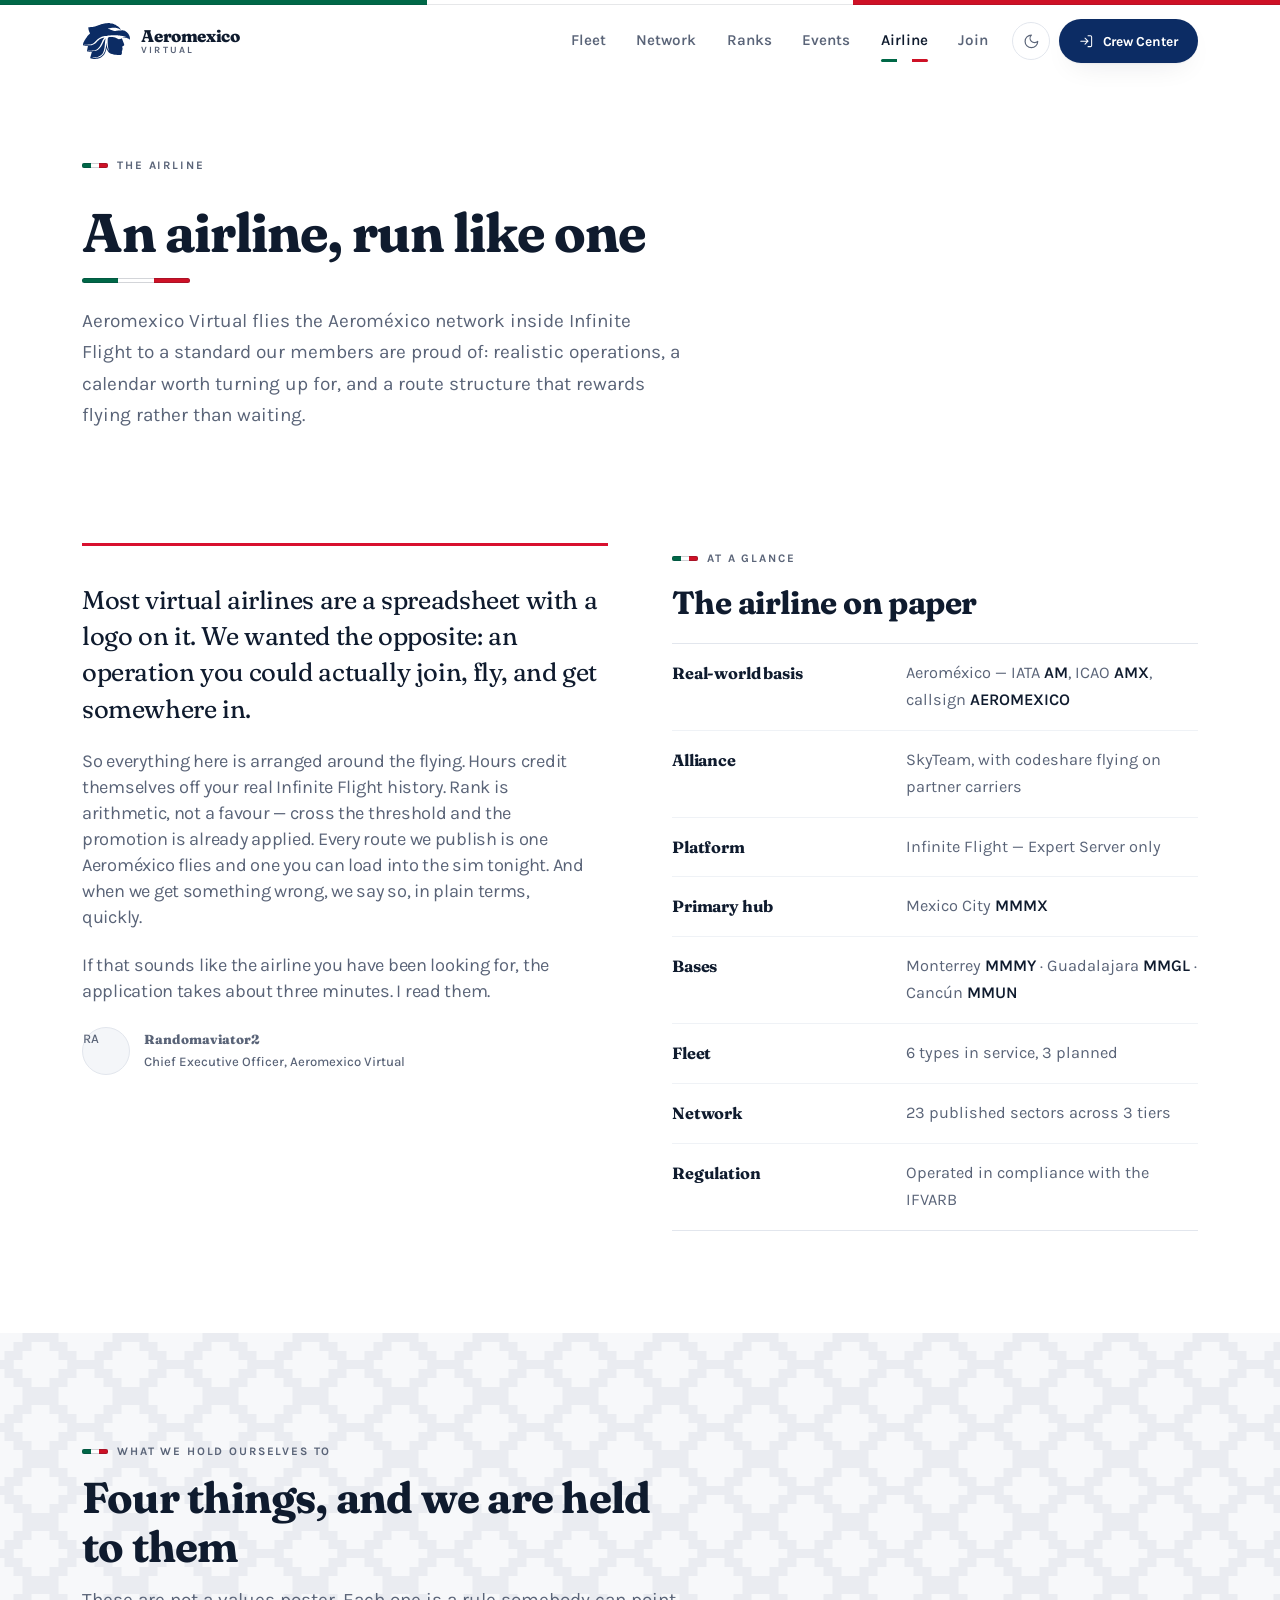
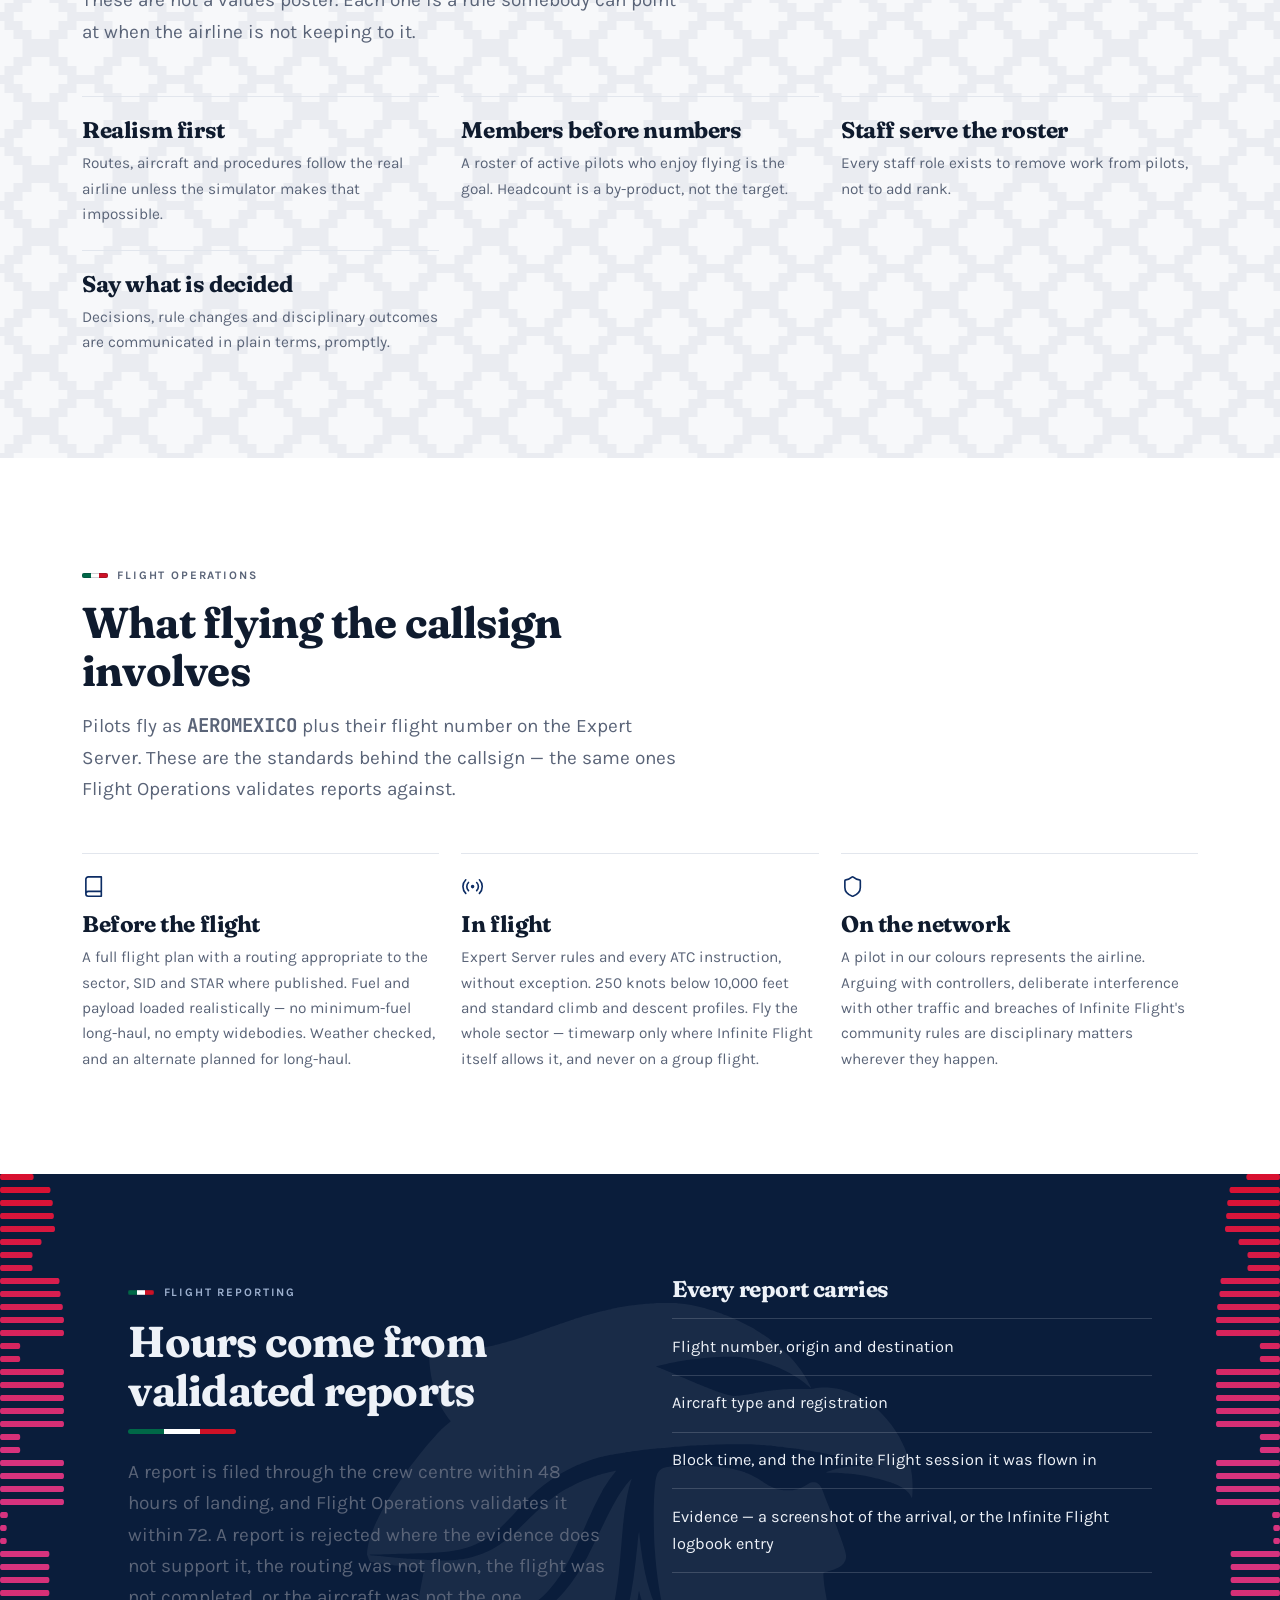
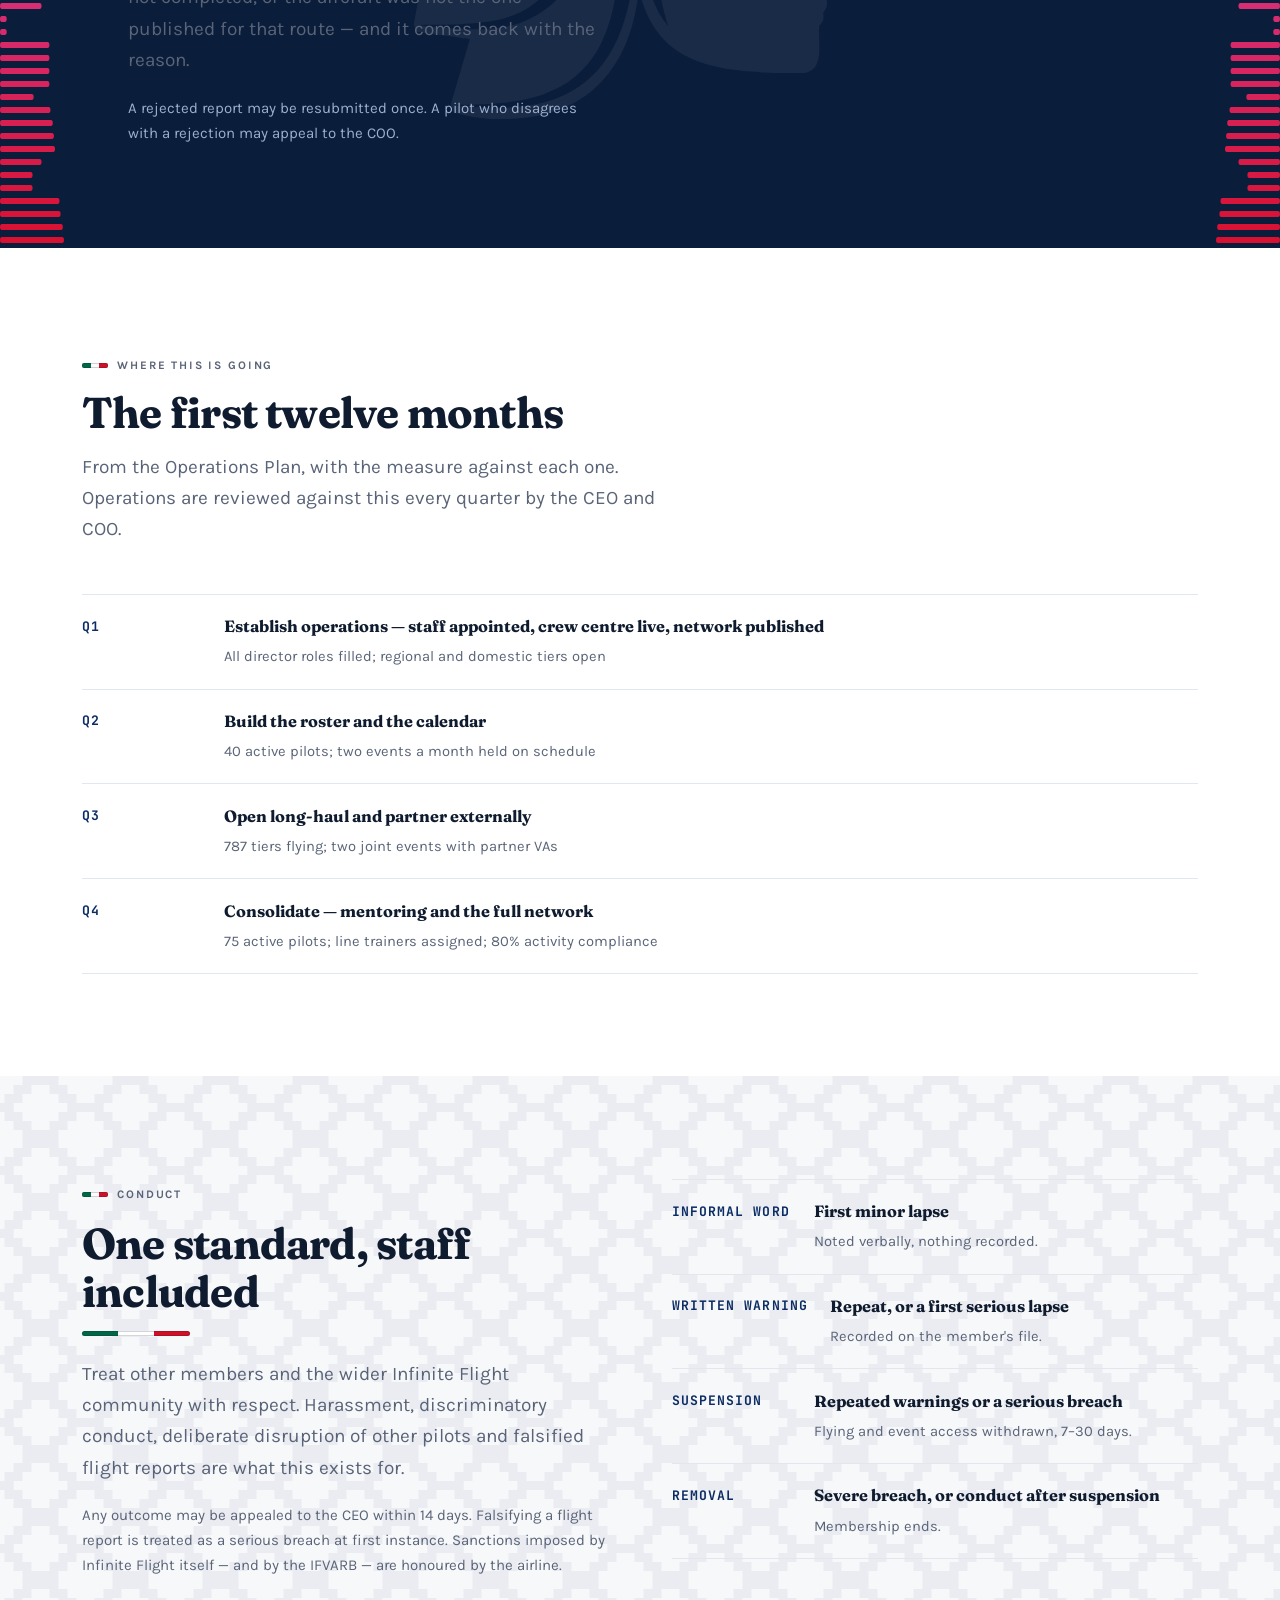
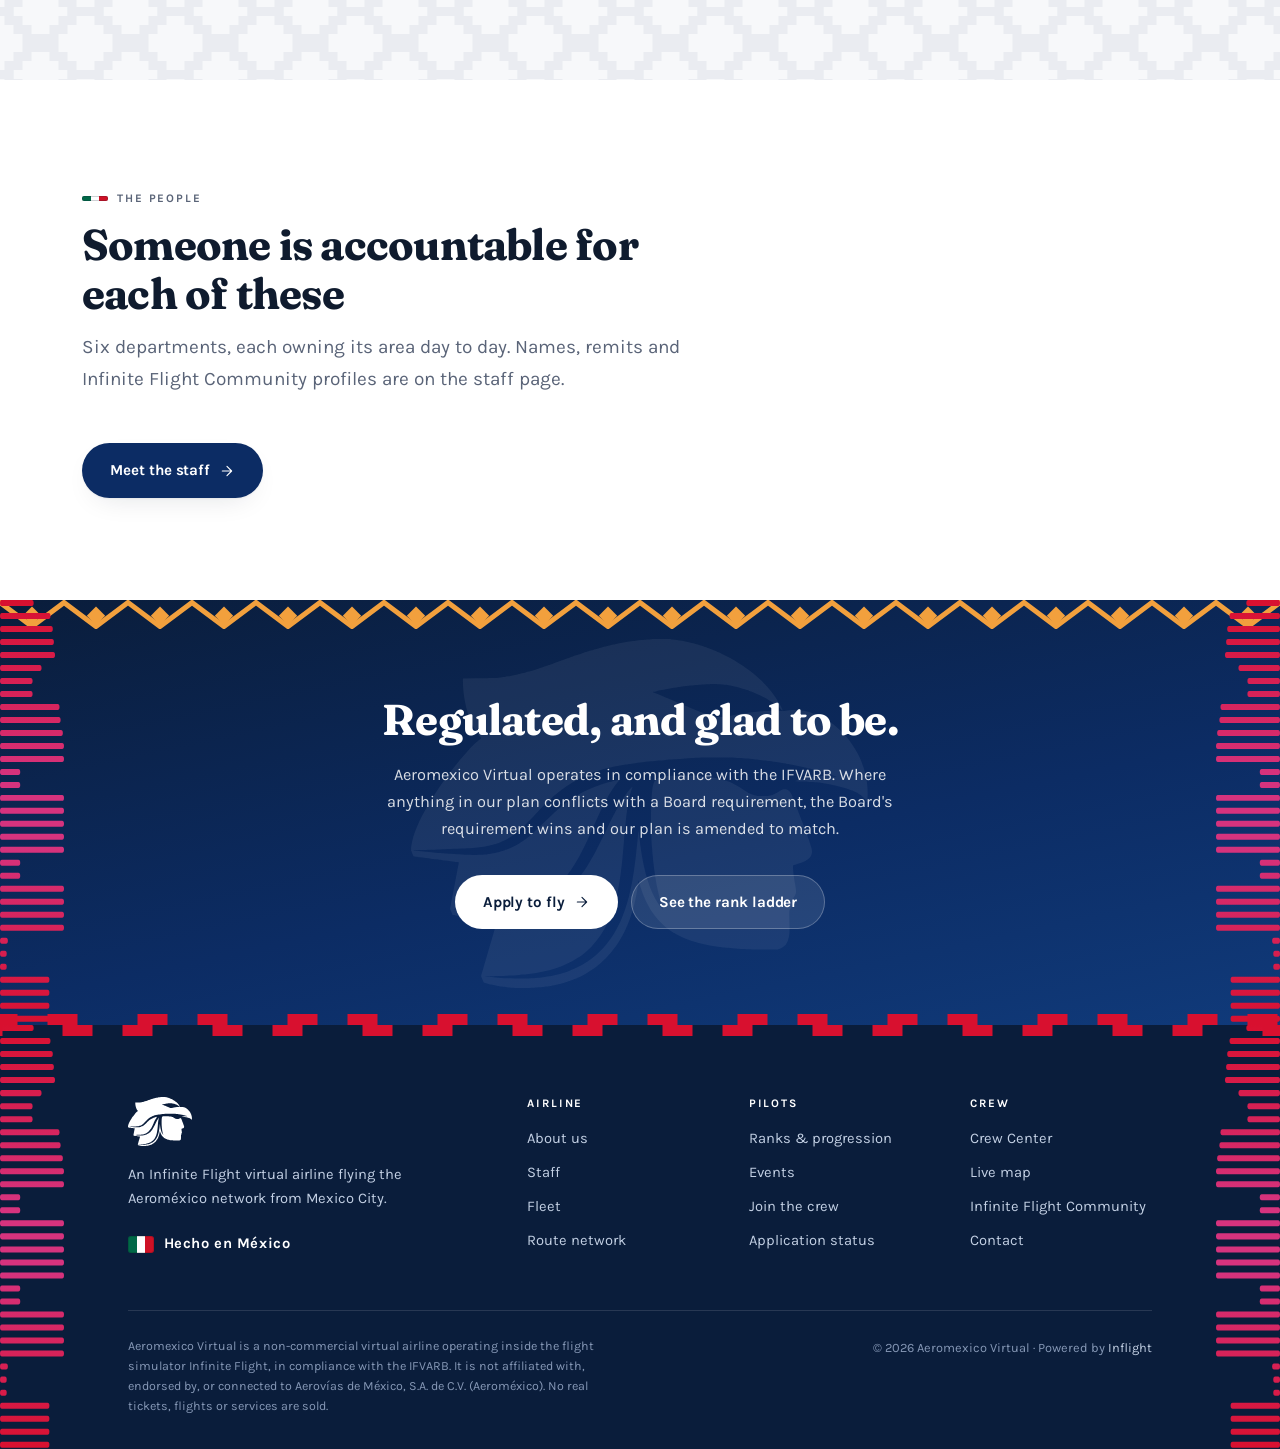
==== commit 4ee73fc9: "Count the network off the crew centre, everywhere the site states it The network page already replac" ====
--- a/about.html
+++ b/about.html
@@ -274,6 +274,7 @@
 
 <script src="/assets/js/data.js?v=3"></script>
 <script src="/assets/js/site.js?v=3"></script>
+<script src="/assets/js/crew.js?v=3"></script>
 <script>
 (function () {
     const D = window.AMV_DATA, A = window.AMV;
@@ -292,16 +293,42 @@
     const a = D.airline, hubs = D.hubs;
     const bases = hubs.filter(h => h.role !== 'Primary hub');
     const hub = hubs.find(h => h.role === 'Primary hub') || hubs[0];
-    document.getElementById('identity').innerHTML = [
-        ['Real-world basis', `${esc(a.basedOn)} — IATA <b>${esc(a.iata)}</b>, ICAO <b>${esc(a.icao)}</b>, callsign <b>${esc(a.callsign)}</b>`],
-        ['Alliance',         `${esc(a.alliance)}, with codeshare flying on partner carriers`],
-        ['Platform',         `${esc(a.platform)} — ${esc(a.server)} only`],
-        ['Primary hub',      `${esc(hub.city)} <b>${esc(hub.icao)}</b>`],
-        ['Bases',            bases.map(h => `${esc(h.city)} <b>${esc(h.icao)}</b>`).join(' · ')],
-        ['Fleet',            `${D.fleet.length} types in service, ${D.fleetPlanned.length} planned`],
-        ['Network',          `${D.routes.length} published sectors across ${D.tiers.length} tiers`],
-        ['Regulation',       'Operated in compliance with the IFVARB'],
-    ].map(([k, v]) => `<div class="facts__row"><dt>${k}</dt><dd>${v}</dd></div>`).join('');
+
+    // The network line is a count, and a count belongs to whichever list is
+    // current — this repo's until the crew centre answers, the crew centre's
+    // after that. Painted once from data.js so the row is right on first paint.
+    function networkLine(rows) {
+        const tiers = new Set(rows.map(r => r.tier).filter(Boolean)).size || D.tiers.length;
+        return `${rows.length} published sector${rows.length === 1 ? '' : 's'} across `
+             + `${tiers} tier${tiers === 1 ? '' : 's'}`;
+    }
+
+    function paintIdentity(rows) {
+        document.getElementById('identity').innerHTML = [
+            ['Real-world basis', `${esc(a.basedOn)} — IATA <b>${esc(a.iata)}</b>, ICAO <b>${esc(a.icao)}</b>, callsign <b>${esc(a.callsign)}</b>`],
+            ['Alliance',         `${esc(a.alliance)}, with codeshare flying on partner carriers`],
+            ['Platform',         `${esc(a.platform)} — ${esc(a.server)} only`],
+            ['Primary hub',      `${esc(hub.city)} <b>${esc(hub.icao)}</b>`],
+            ['Bases',            bases.map(h => `${esc(h.city)} <b>${esc(h.icao)}</b>`).join(' · ')],
+            ['Fleet',            `${D.fleet.length} types in service, ${D.fleetPlanned.length} planned`],
+            // Tiers are the ones actually flown, not the five the plan defines:
+            // a tier with nothing in it is a heading, not a piece of network.
+            ['Network',          esc(networkLine(rows))],
+            ['Regulation',       'Operated in compliance with the IFVARB'],
+        ].map(([k, v]) => `<div class="facts__row"><dt>${k}</dt><dd>${v}</dd></div>`).join('');
+    }
+
+    paintIdentity(D.routes);
+    if (window.AMV_CREW) {
+        const local = Object.fromEntries(D.routes.map(r => [`${r.from}-${r.to}`, r]));
+        window.AMV_CREW.routes().then(live => {
+            if (!live) return;              // backend quiet — keep what data.js said
+            paintIdentity(live.map(r => ({
+                tier: r.codeshare ? 'Codeshare' : ((local[`${r.from}-${r.to}`] || {}).tier || 'Network'),
+            })));
+            A.refresh();
+        });
+    }
 
     document.getElementById('values').innerHTML = D.values.map((v, i) => `
         <article class="card card--hover" data-reveal data-reveal-delay="${(i % 2) * 80}">
--- a/assets/brand.css
+++ b/assets/brand.css
@@ -725,105 +725,25 @@
 }
 
 /* ============================ HERO =======================================
-   Two columns of content over a full-bleed aircraft.
-
-   The previous version was a left-aligned block of copy with the entire right
-   half of the viewport left white, and the artwork as a separate slab beneath
-   it. That is the stock landing-page hero, and no amount of adjusting the
-   padding fixes it — the composition was the problem. So:
-
-     · the copy keeps the left, but the right carries the airline in four
-       counted figures, which is real information rather than filler;
-     · the artwork is genuinely full-bleed and slightly overscanned, so it runs
-       off both edges and reads as a crop of something larger rather than an
-       object floating in a box with margins.
-   ========================================================================= */
+   The home page hero is the poster — see "POSTER HERO" further down, where the
+   whole of it lives. What is left here is the shell it shares with nothing
+   else, kept because `.hero--poster` and `.hero__cta` are built on it.
+
+   The previous hero was a two-column arrangement: copy left, four counted
+   figures right, the aircraft full-bleed underneath, all on white. It was a
+   perfectly good landing-page header and that turned out to be the problem —
+   the VA's reading was that it was not memorable, and it was not. Every rule
+   that composed it (.hero__inner, .hero__art, .hero__copy, and the ruled
+   .hero__facts column) went with it rather than being left behind to rot; one
+   of them was already leaking a light hairline into the dark facts band. If a
+   second hero is ever needed, write it, do not resurrect this one from git. */
 .hero { position: relative; background: var(--bg); color: var(--ink); overflow: hidden; }
-.hero__inner {
-    display: grid; gap: clamp(1.75rem, 4vw, 3.5rem);
-    padding-block: clamp(2.25rem, 5vw, 4rem) clamp(1.5rem, 3vw, 2.5rem);
-}
-/* Two columns only once there is genuinely room; below that the figures stack
-   under the copy rather than squeezing it. `end` alignment sits the last rule
-   of the figures on the same baseline as the buttons. */
-@media (min-width: 62rem) {
-    .hero__inner {
-        grid-template-columns: minmax(0, 1.3fr) minmax(16rem, .7fr);
-        align-items: end;
-    }
-}
-.hero h1 { margin-block: 1rem; max-width: 15ch; text-wrap: balance; }
-.hero .lede { max-width: 46ch; }
+.hero h1 { margin-block: 1rem; text-wrap: balance; }
 .hero .eyebrow { margin-bottom: .3rem; }
 .hero__cta { display: flex; flex-wrap: wrap; gap: .8rem; margin-top: 2rem; }
-
-/* --- The four figures --- */
-.hero__facts { margin: 0; display: grid; }
-.hero__facts > div {
-    display: flex; align-items: baseline; gap: clamp(.9rem, 2vw, 1.4rem);
-    padding: .8rem 0; border-top: 1px solid var(--line);
-}
-.hero__facts > div:last-child { border-bottom: 1px solid var(--line); }
-.hero__facts dt {
-    font-family: var(--font-display); font-weight: 800;
-    font-variation-settings: 'SOFT' 60, 'WONK' 0;
-    font-size: 1.9rem; line-height: 1; letter-spacing: -.03em;
-    font-variant-numeric: tabular-nums;
-    min-width: 2.4ch; text-align: right; color: var(--accent);
-}
-.hero__facts dd { margin: 0; display: grid; }
-.hero__facts dd b { font-size: .95rem; font-weight: 700; letter-spacing: -.005em; }
-.hero__facts dd span { font-size: .84rem; color: var(--muted); }
-
-/* --- The aircraft --- */
-/* Full-bleed and overscanned. `width: 108%` on a centred flex child inside an
-   overflow-hidden figure bleeds it off both edges at every viewport width. */
-.hero__art {
-    margin: 0; width: 100%; padding: 0;
-    display: flex; justify-content: center; overflow: hidden;
-}
-.hero__art img {
-    flex: none; width: 108%; max-width: none; height: auto;
-    aspect-ratio: 1394 / 372;
-}
-
-/* The artwork is drawn on white, so in the dark theme it needs its own band
-   rather than a glaring slab with nothing holding it. Full width, no radius —
-   an overscanned image cannot have rounded corners, they are off-screen. */
-:root[data-theme="dark"] .hero__art img { background: #fff; padding-block: 1rem; }
-@media (prefers-color-scheme: dark) {
-    :root:not([data-theme="light"]) .hero__art img { background: #fff; padding-block: 1rem; }
-}
-
-/* Below this the aircraft stops fitting and is sized by height instead: fitted
-   whole to a phone it is ~100px tall and illegible, which was the single worst
-   thing on the page. ~1.35x the viewport keeps the airframe complete while the
-   illustration bleeds off. */
 @media (max-width: 48rem) {
-    .hero__art img {
-        width: auto; height: clamp(9rem, 36vw, 13rem);
-    }
-    .hero__inner { padding-block: 1.75rem 1.5rem; }
-    .hero h1 { margin-block: .8rem; }
     .hero__cta { margin-top: 1.6rem; gap: .6rem; }
     .hero__cta .btn { flex: 1 1 auto; justify-content: center; }
-
-    /* Two up. Stacked one per row these four figures run to ~600px and push
-       the aircraft off the bottom of the screen entirely, which is the thing
-       the hero is here to show. */
-    .hero__facts { grid-template-columns: 1fr 1fr; column-gap: clamp(1rem, 4vw, 1.6rem); }
-    .hero__facts > div:nth-last-child(2) { border-bottom: 1px solid var(--line); }
-    .hero__facts dt { font-size: 1.6rem; }
-    .hero__facts dd b { font-size: .9rem; }
-    .hero__facts dd span { font-size: .78rem; }
-}
-
-/* On a phone the sub-notes wrap to three lines each and cost ~160px, which is
-   the difference between the aircraft being on the first screen and not. The
-   figure and its label carry the meaning on their own at this size. */
-@media (max-width: 34rem) {
-    .hero__facts dd span { display: none; }
-    .hero__facts > div { padding: .7rem 0; }
 }
 
 /* A single line of counted facts. The hero used to use this; it now runs its
@@ -1173,13 +1093,48 @@
 
    The map is the one place on this site that gets a filled shape rather than a
    hairline, and it earns it: a coastline IS a filled shape. */
+/* The map is sized by HEIGHT and allowed to be wider than the page, inside a
+   scroller. Fitted to the container's width instead, a network running from Los
+   Angeles to Tokyo is 258 degrees of longitude squeezed into one column — about
+   130px tall on a phone, which is a diagram of a map rather than a map. Given a
+   real height it overflows sideways and you pan it, which is what an airline
+   route map is for.
+
+   No overflow on the SVG itself: the viewBox is the crop, and letting it paint
+   outside puts Antarctica and half the Pacific back on the page. */
 .map-host {
     position: relative;
     margin-inline: calc(clamp(1.15rem, 4vw, 2rem) * -1);   /* full-bleed of .wrap */
 }
-/* No overflow: the viewBox is the crop, and letting the SVG paint outside it
-   puts Antarctica and half the Pacific back on the page. */
-.map { display: block; width: 100%; height: auto; }
+.map-scroll {
+    overflow-x: auto; overflow-y: hidden;
+    -webkit-overflow-scrolling: touch;
+    overscroll-behavior-x: contain;      /* panning the map must not swipe the page */
+    scrollbar-width: thin;
+    cursor: grab;
+}
+.map-scroll.is-dragging { cursor: grabbing; user-select: none; }
+.map-scroll::-webkit-scrollbar { height: 6px; }
+.map-scroll::-webkit-scrollbar-thumb { background: var(--line); border-radius: 3px; }
+.map {
+    display: block;
+    height: clamp(20rem, 52vh, 38rem);
+    width: auto; max-width: none;
+}
+/* Room to spare? Then it is not scrolling and should simply centre. */
+.map-scroll.is-whole { cursor: default; overflow-x: hidden; }
+.map-scroll.is-whole .map { margin-inline: auto; }
+
+.map-hint {
+    display: none; align-items: center; gap: .45rem;
+    margin-top: .7rem; font-size: .76rem; color: var(--faint);
+    text-transform: uppercase; letter-spacing: .1em; font-weight: 700;
+}
+.map-hint svg { width: 1rem; height: 1rem; }
+/* Shown only when there is real distance to pan — map.js sets .has-pan. A
+   browser without :has() simply never shows the hint, which is the safe way
+   round: the map scrolls perfectly well without being told to. */
+.map-host:has(.has-pan) + .map-hint { display: flex; }
 
 .map__land {
     fill: #E7ECF4;
@@ -1488,3 +1443,146 @@
     .section--ink table.stack tr:last-child { border-bottom-color: rgba(255, 255, 255, .16); }
     .section--ink table.stack td::before { color: #9DB0CE; }
 }
+
+/* ============================ PANELS =====================================
+   The one thing on this site that gets a box.
+
+   The rule at the top of the components section still stands — prose is opened
+   by a hairline, not wrapped in a card. But a table of sectors is not prose,
+   and floated straight onto the greca field it read as loose rows on a
+   patterned background with nothing holding them together. That rule always
+   allowed a box around "something that is genuinely a surface (a table, a
+   framed embed)". A route list is a table. This is that box, and it is the only
+   one: do not put a paragraph in it. */
+.panel {
+    background: var(--surface);
+    border: 1px solid var(--line);
+    border-radius: var(--radius);
+    padding: clamp(1rem, 2.5vw, 1.6rem) clamp(1rem, 3vw, 1.9rem);
+    box-shadow: var(--shadow);
+}
+.panel + .panel { margin-top: clamp(1.2rem, 3vw, 1.8rem); }
+
+/* The panel's own edge is the list's edge, so the first and last rules inside
+   it would double it up. */
+.panel > .route-card:first-child,
+.panel > div > .route-card:first-child { border-top: 0; padding-top: 0; }
+.panel > .route-card:last-child,
+.panel > div > .route-card:last-child  { border-bottom: 0; padding-bottom: 0; }
+.panel > .tier-head:first-child  { margin-top: 0; }
+/* Inside a panel the sector panels need to sit a step off IT, not off the page. */
+.panel .route-end { background: var(--surface-2); }
+
+/* A table is the other genuine surface, and it was floating too. */
+.table-scroll {
+    background: var(--surface);
+    border: 1px solid var(--line);
+    border-radius: var(--radius);
+    padding: clamp(.4rem, 2vw, 1.1rem) clamp(1rem, 3vw, 1.9rem);
+    box-shadow: var(--shadow);
+}
+/* On the navy sections the panel would be a second dark box on a dark ground;
+   there the rules alone carry it, which is what the existing override does. */
+.section--ink .table-scroll { background: none; border: 0; box-shadow: none; padding: 0; }
+/* Stacked, the table is a list of rows and the panel padding is all it needs. */
+@media (max-width: 37.5rem) {
+    .table-scroll { padding-block: .2rem; }
+}
+
+/* ============================ POSTER HERO ================================
+   The home page opens on the airline's own poster rather than on a layout.
+
+   The composition — aircraft, folk art, wordmark — was made as one piece on its
+   own tiled navy, so it is used whole and nothing is set on top of it. The
+   section takes that same navy, the artwork's edges are masked into it, and the
+   copy sits underneath where it has room to be read.
+
+   This is a fixed dark card in both themes on purpose: it is a title card, not
+   a surface, and a light version of it would mean recolouring artwork we did
+   not draw. */
+.hero--poster {
+    --poster-navy: #142238;
+    background: var(--poster-navy);
+    color: #EEF2F8;
+    overflow: hidden;
+    padding-bottom: clamp(2rem, 5vw, 3.25rem);
+    text-align: center;
+}
+.hero--poster .lede    { color: #A9BBD6; margin-inline: auto; max-width: 54ch; }
+.hero--poster .eyebrow { color: #8FA6C8; }
+.hero--poster .eyebrow::before { box-shadow: none; }
+.hero--poster h1 {
+    margin: .5rem auto .9rem;
+    max-width: 16ch;
+    font-size: clamp(2.3rem, 7.5vw, 4.4rem);
+}
+.hero--poster .grad-text { color: var(--am-marigold); }
+.hero--poster .hero__cta { justify-content: center; margin-top: 1.9rem; }
+
+.hero__poster { padding-top: clamp(.5rem, 2vw, 1.75rem); }
+.hero__poster-frame { position: relative; max-width: 58rem; margin-inline: auto; }
+.hero__poster img { display: block; width: 100%; height: auto; }
+
+/* The artwork's ground is a tiled navy, so its edge lands as a pasted
+   rectangle on the flat navy behind it. This paints the section's own colour
+   back over the outer tenth from each side, which dissolves the join.
+
+   Done as an overlay rather than a mask on purpose: a mask needs two gradients
+   composited to fade four straight edges, and `mask-composite` is the one part
+   of this that browsers still disagree about. The section colour is flat and
+   known, so painting it is exact and works everywhere. The stops use the navy
+   at zero alpha rather than `transparent` so nothing greys out mid-ramp. */
+.hero__poster-frame::after {
+    content: ""; position: absolute; inset: 0; pointer-events: none;
+    background:
+        linear-gradient(90deg,
+            var(--poster-navy) 0, rgba(20, 34, 56, 0) 10%,
+            rgba(20, 34, 56, 0) 90%, var(--poster-navy) 100%),
+        linear-gradient(180deg,
+            var(--poster-navy) 0, rgba(20, 34, 56, 0) 14%,
+            rgba(20, 34, 56, 0) 82%, var(--poster-navy) 100%);
+}
+@media (max-width: 39.99rem) {
+    /* The cropped art is all aircraft and bleeds the full width, so only the
+       top and bottom need dissolving. */
+    .hero__poster { padding-top: 0; margin-inline: calc(clamp(1.15rem, 4vw, 2rem) * -1); }
+    .hero__poster-frame::after {
+        background: linear-gradient(180deg,
+            var(--poster-navy) 0, rgba(20, 34, 56, 0) 16%,
+            rgba(20, 34, 56, 0) 84%, var(--poster-navy) 100%);
+    }
+}
+
+.hero__poster-copy { padding-top: clamp(.25rem, 1.5vw, 1rem); }
+
+/* The four figures as one ruled band under the copy, rather than the column
+   they were in beside it. */
+.hero__facts--band {
+    display: grid; gap: 0 clamp(1rem, 4vw, 2.5rem);
+    grid-template-columns: repeat(2, 1fr);
+    margin-top: clamp(2rem, 4.5vw, 3rem);
+    text-align: left;
+}
+@media (min-width: 52rem) { .hero__facts--band { grid-template-columns: repeat(4, 1fr); } }
+/* The base .hero__facts rules rule each row off along the bottom, which in four
+   columns draws a broken line. Each figure takes its own rule along the TOP
+   instead — including :last-child, which the base sheet also rules. */
+.hero__facts--band > div,
+.hero__facts--band > div:last-child {
+    border-top: 1px solid rgba(255, 255, 255, .18);
+    border-bottom: 0;
+    padding: 1.05rem 0 .3rem;
+    display: grid; grid-template-columns: auto 1fr; gap: .1rem .7rem; align-items: baseline;
+}
+.hero__facts--band dt {
+    font-family: var(--font-mono); font-weight: 700; letter-spacing: -.02em;
+    font-size: clamp(1.5rem, 3.4vw, 2.1rem); color: var(--am-marigold);
+    grid-row: span 2;
+}
+.hero__facts--band dd { margin: 0; display: grid; align-content: center; }
+.hero__facts--band dd b { font-size: .92rem; font-weight: 700; color: #EEF2F8; }
+.hero__facts--band dd span { font-size: .78rem; color: #8FA6C8; line-height: 1.35; }
+@media (max-width: 34rem) {
+    .hero__facts--band dd span { display: none; }
+    .hero__facts--band > div { padding: .85rem 0; }
+}
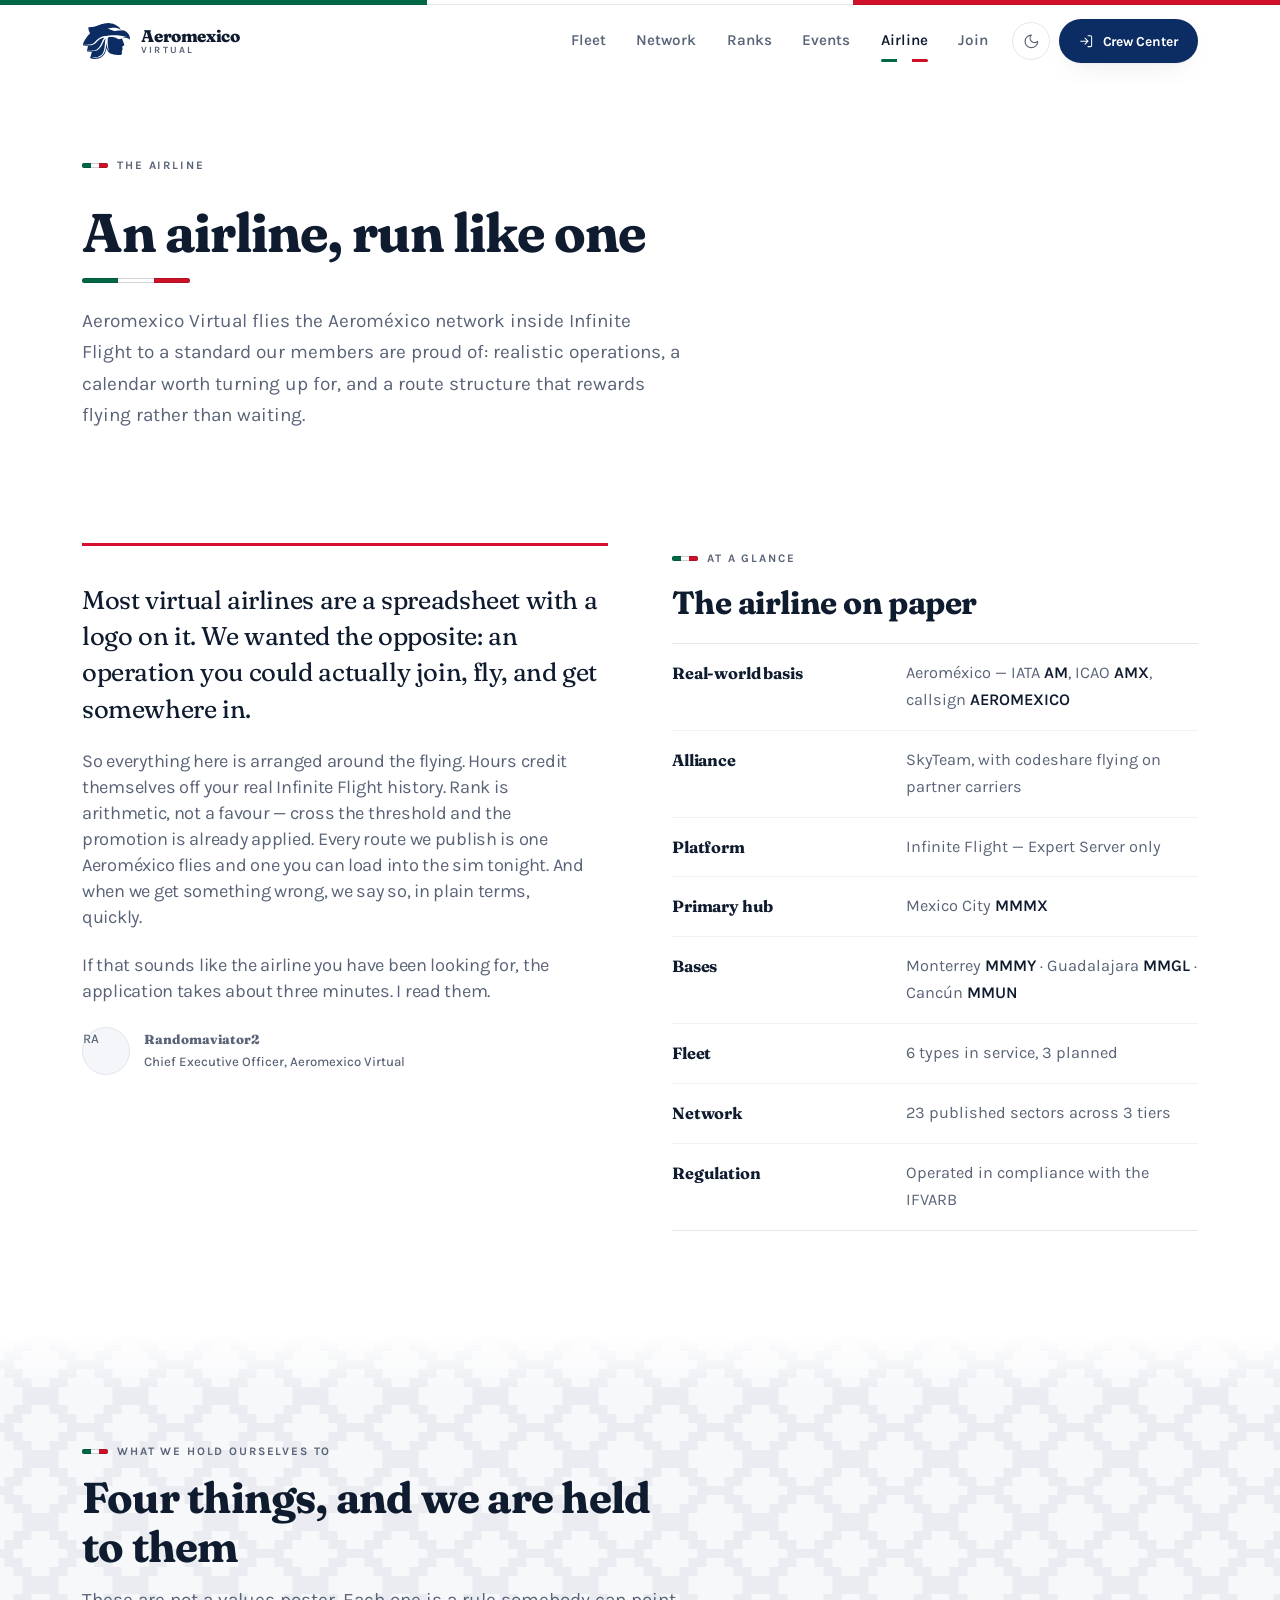
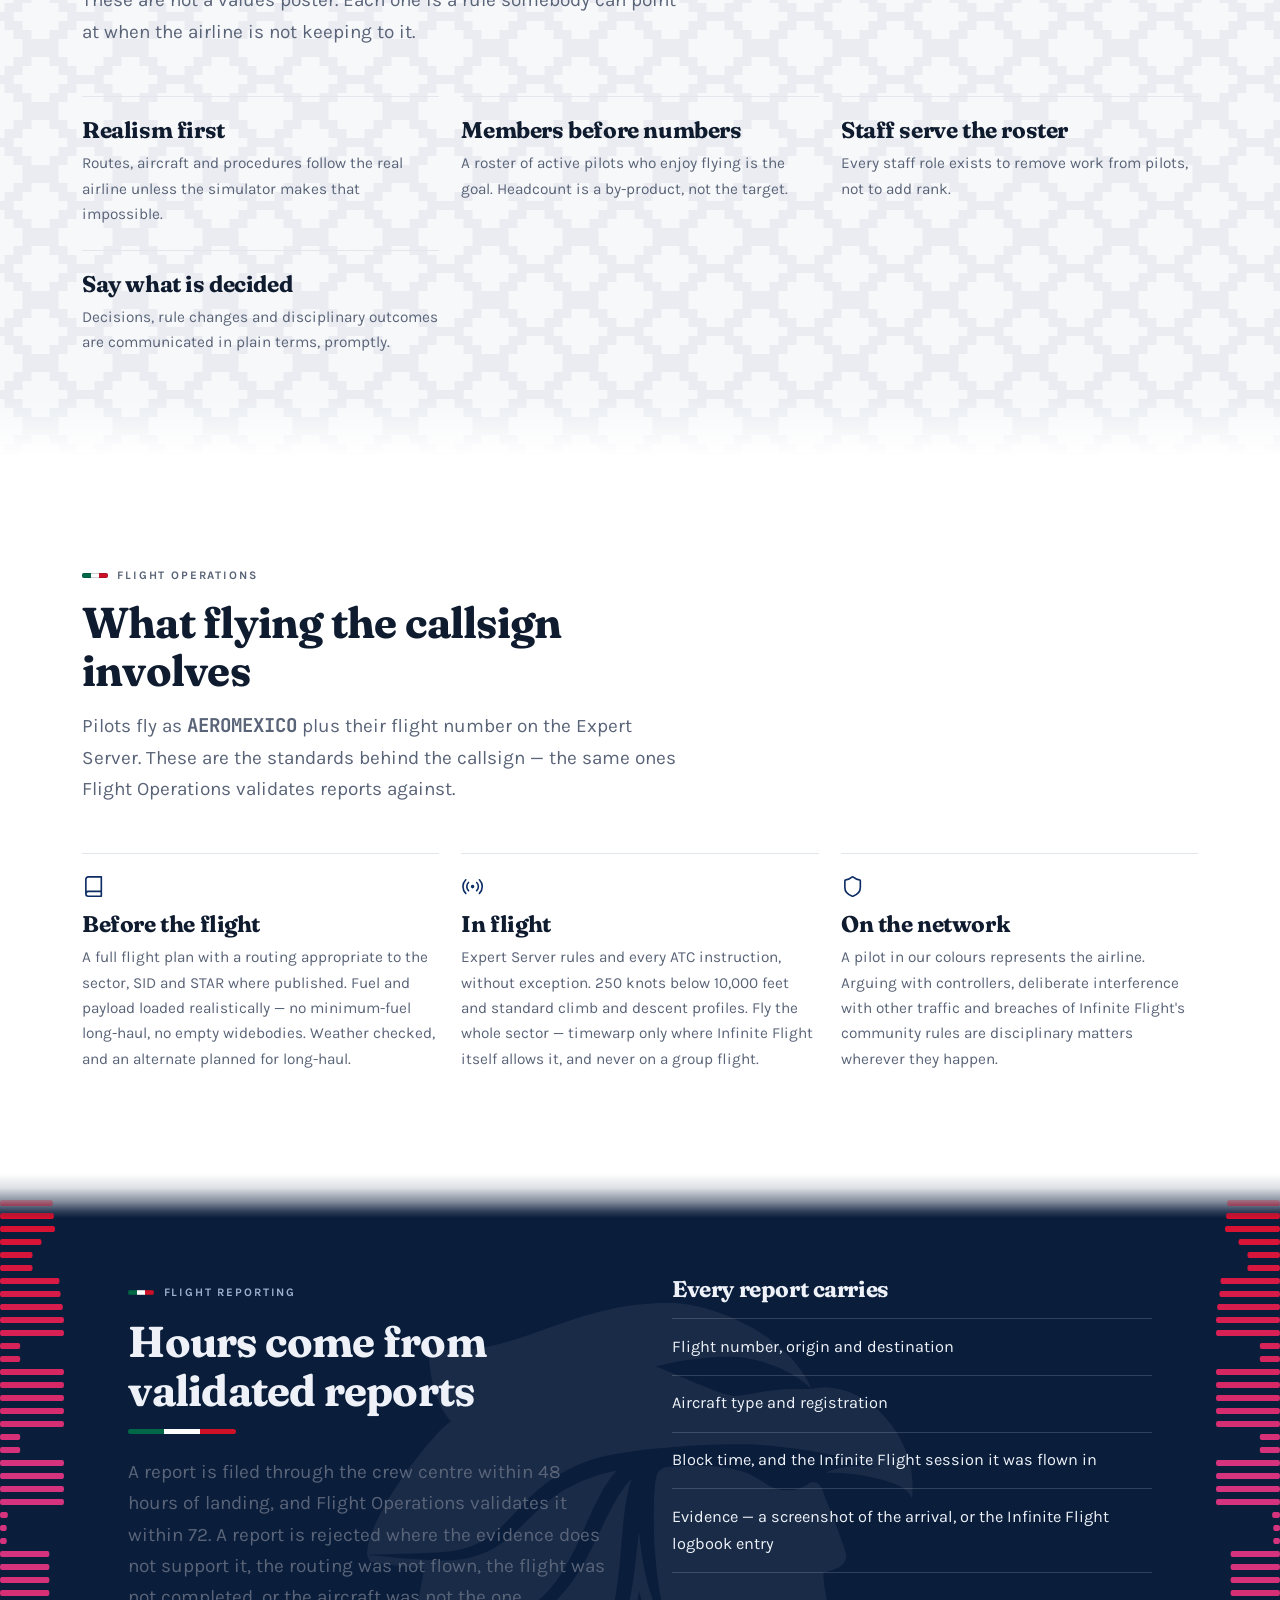
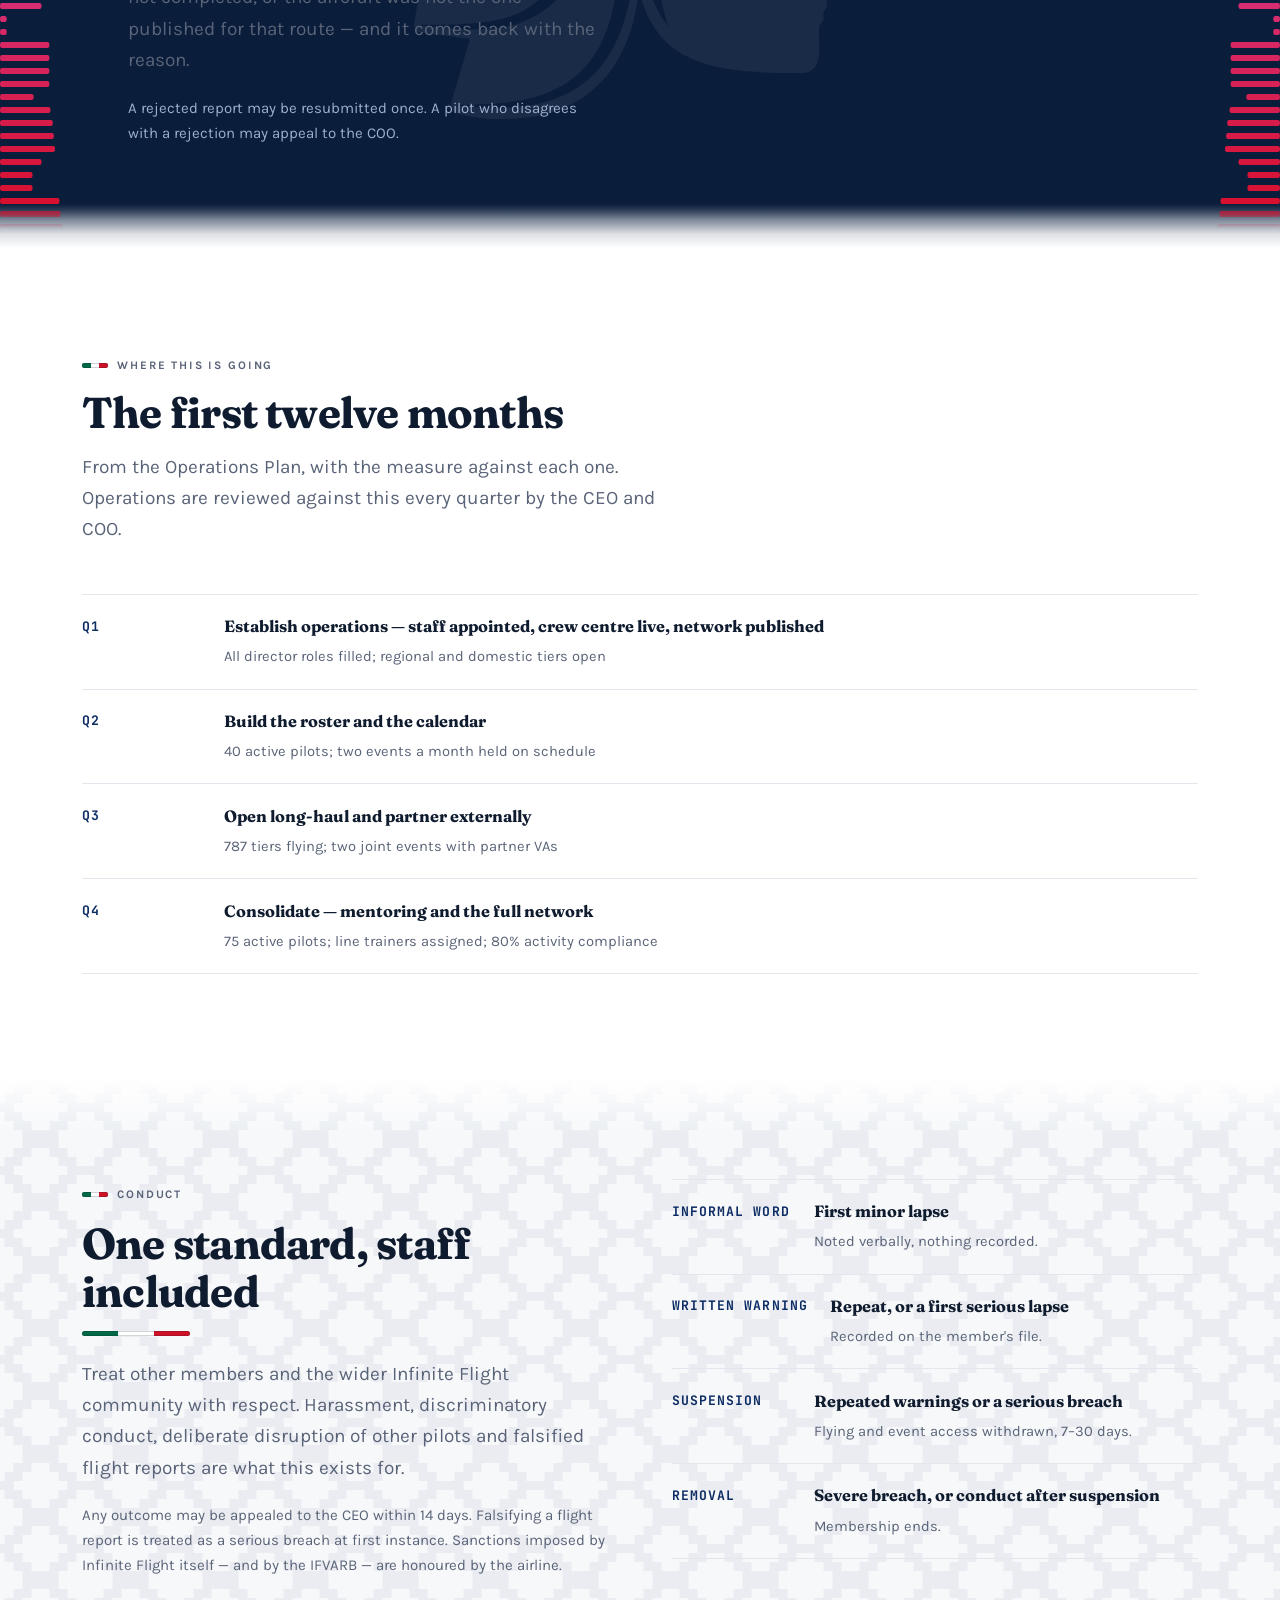
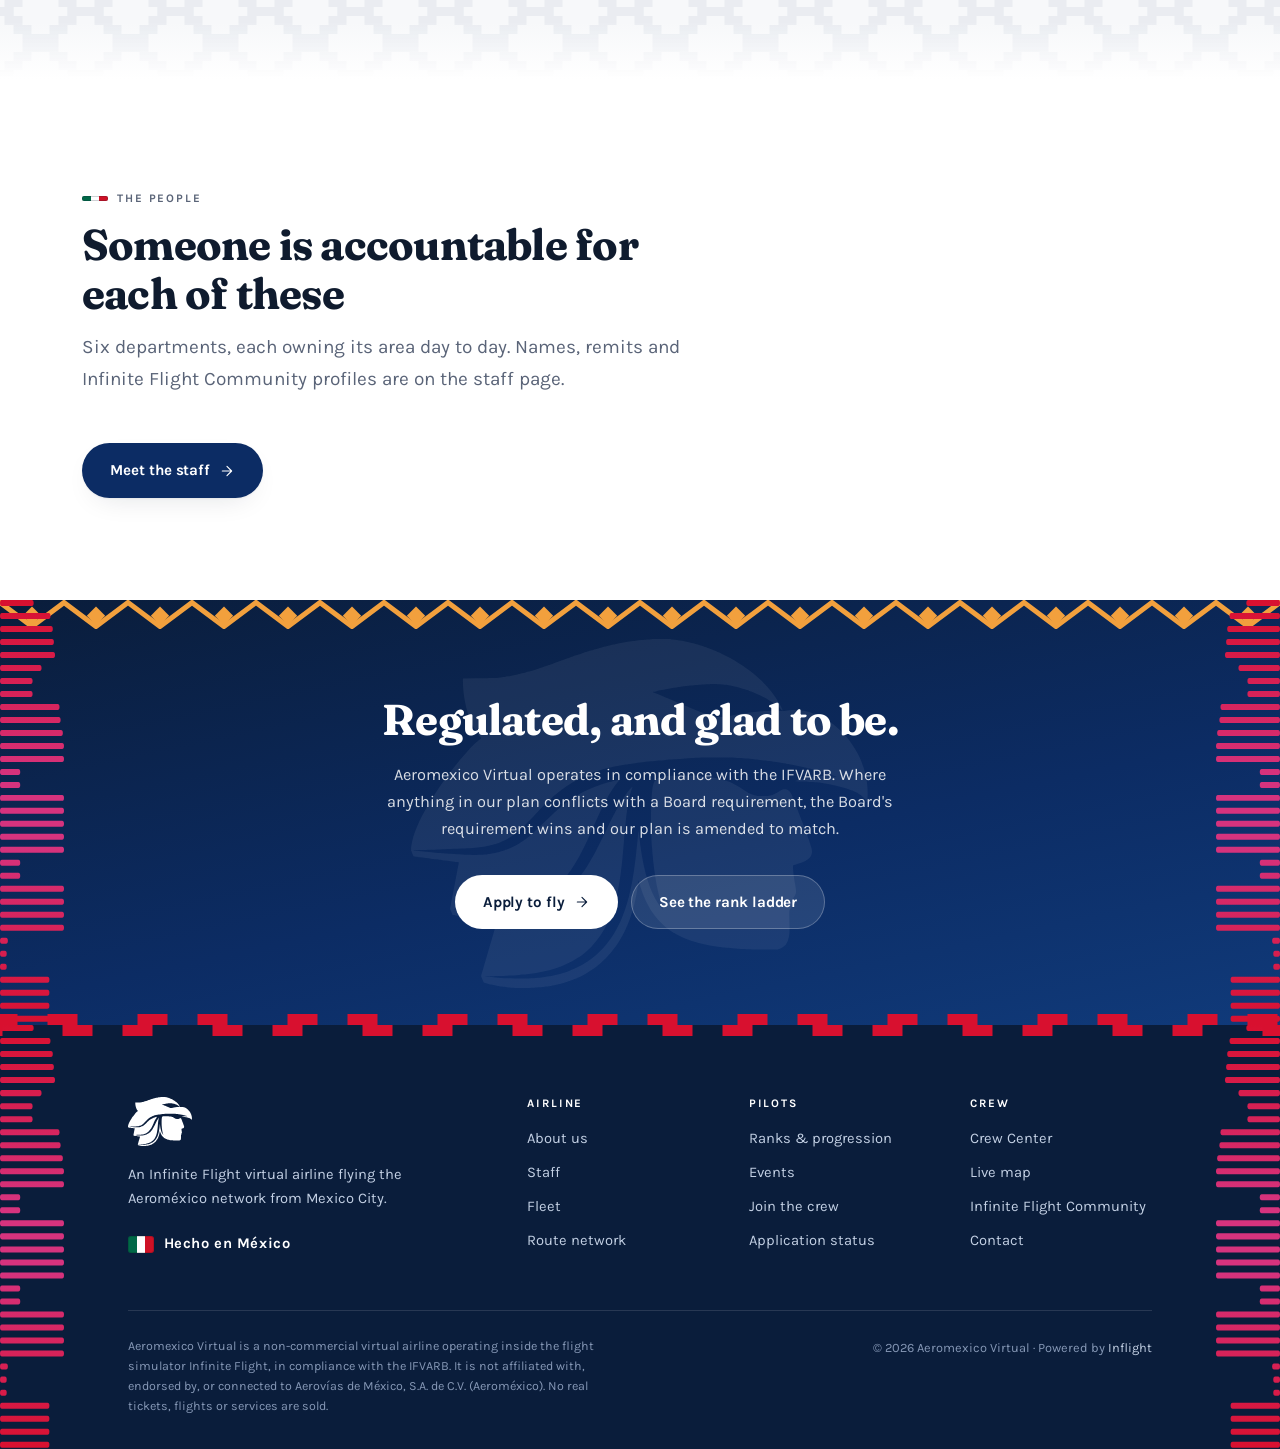
==== commit 3d234ff2: "Let the aeroplane open the page, and take the copy off it Two things the VA asked for after seeing t" ====
--- a/about.html
+++ b/about.html
@@ -16,9 +16,12 @@
 <meta property="og:url" content="https://aeromexicova.org/about">
 <meta property="og:title" content="About the airline — Aeromexico Virtual">
 <meta property="og:description" content="How Aeromexico Virtual is run: the mission, what we hold ourselves to, the flight operations standards every pilot flies to, and the first twelve months.">
-<!-- Absolute, because a share card is fetched by a crawler that has no page to
-     resolve a root-relative path against. -->
-<meta property="og:image" content="https://aeromexicova.org/assets/img/plane-hero.webp">
+<!-- The share card is the airline's own photograph of XA-ADD, off the same
+     community gallery the fleet page and the hero draw from — not the folk-art
+     poster that used to be here, which went with the hero it was drawn for.
+     Absolute because a crawler has no page to resolve a relative path against;
+     off-site because that is where the VA's photographs live. -->
+<meta property="og:image" content="https://thebucketstorage2.s3.us-east-2.amazonaws.com/community-aircraft/XAADD-1775817369312.webp">
 <meta name="twitter:card" content="summary_large_image">
 <link rel="preconnect" href="https://fonts.googleapis.com">
 <link rel="preconnect" href="https://fonts.gstatic.com" crossorigin>
--- a/assets/brand.css
+++ b/assets/brand.css
@@ -23,11 +23,14 @@
    actually owns:
 
      Aeromexico-Symbol.webp  the Caballero Águila, traced to mark.svg
-     plane-logo.webp         the 787-9 special livery and its folk-art artwork
+     the fleet photographs   the VA's own sim shots of its own airframes, off
+                             the community gallery (AMV_DATA.fleet[].photo)
      the tricolour           hard stops, real flag colours
 
-   The hero is that aircraft on white. It is the most Mexican thing available
-   and it required no drawing.
+   The hero is those photographs, full bleed, one at a time. The folk-art
+   artwork that used to open the page (plane-logo.webp and the plane-hero.webp
+   crop of it) is gone with the two heroes that used it: a drawing of a 787-9
+   was sitting one click from photographs of the same airframe.
 
    Where the dark sections went next, still inside that rule: the ruled device
    now runs down BOTH edges and the eagle sits faded behind them. Both are the
@@ -132,6 +135,22 @@
     --radius-sm: 11px;
     --radius-lg: 28px;
     --ease:      cubic-bezier(.2, .8, .2, 1);
+    /* The reveal curve. `--ease` is a hover curve — it spends its time in the
+       middle, which is right for a 250ms nudge and wrong for something
+       arriving from off the page: at 600ms it reads as floating. This one
+       spends almost all of its distance in the first third and then settles,
+       so a card arrives and stops rather than drifting into place. */
+    --ease-rise: cubic-bezier(.16, 1, .3, 1);
+
+    /* How far a pale section takes to arrive.
+       See SECTION SEAMS, below. Kept inside the section's own padding so the
+       ramp never runs under the copy. */
+    --seam:      clamp(1.75rem, 4.5vw, 4rem);
+    /* The same idea for a NAVY section meeting a pale one. Shorter, because the
+       two colours are forty percent apart rather than four: over the pale seam's
+       distance a white-to-navy ramp reads as a smear, and over this one it
+       reads as the section arriving. */
+    --ink-seam:  clamp(1.25rem, 3.5vw, 2.75rem);
     --shadow:    0 1px 2px rgba(15, 27, 46, .05), 0 10px 30px -14px rgba(15, 27, 46, .16);
     --shadow-lg: 0 28px 70px -24px rgba(15, 27, 46, .26);
 
@@ -252,8 +271,20 @@
 .footer::after,
 .section--ink::after {
     content: ""; position: absolute; inset: 0;
+    /* The ramp at each end is the SECTION SEAM, not decoration: where a navy
+       section dissolves into a pale one the rails have to dissolve with it, or
+       they stand at full red over the fade. Carried in this gradient's alpha so
+       the stripes mask stays a single layer — the greca does the same thing for
+       the same reason. The band and the footer set no seam, so both stops
+       collapse to the edges and the rails are unchanged there. */
     background: linear-gradient(180deg,
-        var(--am-red) 0%, var(--am-rosa) 42%, var(--am-rosa) 58%, var(--am-red) 100%);
+        transparent 0,
+        transparent calc(var(--ink-top, 0px) * .45),
+        var(--am-red) var(--ink-top, 0px),
+        var(--am-rosa) 42%, var(--am-rosa) 58%,
+        var(--am-red) calc(100% - var(--ink-bot, 0px)),
+        transparent calc(100% - var(--ink-bot, 0px) * .45),
+        transparent 100%);
     --stripe-w: clamp(1.75rem, 5vw, 4rem);
     -webkit-mask:
         url('/assets/img/stripes.svg')        repeat-y right top / var(--stripe-w) var(--stripe-tile),
@@ -296,7 +327,17 @@
 .band::before,
 .section--ink::before {
     content: ""; position: absolute; inset: 0;
-    background: #fff; opacity: .06;
+    /* Flat white, except across a section seam — same fade as the rails, so a
+       wing tip cannot appear in the pale ramp. Unchanged on the band, which
+       has no seam. */
+    background: linear-gradient(180deg,
+        transparent 0,
+        transparent calc(var(--ink-top, 0px) * .45),
+        #fff var(--ink-top, 0px),
+        #fff calc(100% - var(--ink-bot, 0px)),
+        transparent calc(100% - var(--ink-bot, 0px) * .45),
+        transparent 100%);
+    opacity: .06;
     -webkit-mask: url('/assets/img/mark.svg') no-repeat center / auto min(82%, 26rem);
             mask: url('/assets/img/mark.svg') no-repeat center / auto min(82%, 26rem);
     z-index: -2; pointer-events: none;
@@ -330,14 +371,24 @@
    `background` and follows the theme. */
 .section--alt::before {
     content: ""; position: absolute; inset: 0;
-    background: var(--am-blue); opacity: .05;
+    --greca-ink: var(--am-blue);
+    /* The texture fades on the same ramp as the tint under it — see SECTION
+       SEAMS. The gradient is the pseudo-element's BACKGROUND, not a second
+       mask layer, so the greca mask stays a single layer and needs no
+       mask-composite. */
+    background: linear-gradient(180deg,
+        transparent 0,
+        var(--greca-ink) var(--seam-top),
+        var(--greca-ink) calc(100% - var(--seam-bot)),
+        transparent 100%);
+    opacity: .05;
     -webkit-mask: url('/assets/img/greca-tile.svg') repeat left top / var(--greca-tile);
             mask: url('/assets/img/greca-tile.svg') repeat left top / var(--greca-tile);
     z-index: -1; pointer-events: none;
 }
-:root[data-theme="dark"] .section--alt::before { background: var(--am-blue-300); opacity: .05; }
+:root[data-theme="dark"] .section--alt::before { --greca-ink: var(--am-blue-300); opacity: .05; }
 @media (prefers-color-scheme: dark) {
-    :root:not([data-theme="light"]) .section--alt::before { background: var(--am-blue-300); opacity: .05; }
+    :root:not([data-theme="light"]) .section--alt::before { --greca-ink: var(--am-blue-300); opacity: .05; }
 }
 
 /* The band closing the page. It sits ON the footer's top edge, half above and
@@ -463,8 +514,128 @@
 .wrap    { width: 100%; max-width: var(--maxw); margin-inline: auto; padding-inline: clamp(1.15rem, 4vw, 2rem); }
 .section { padding-block: clamp(3.5rem, 8vw, 7rem); }
 .section--tight { padding-block: clamp(2.5rem, 5vw, 4rem); }
-.section--alt   { position: relative; isolation: isolate; background: var(--bg-alt); }
-.section--ink   { position: relative; isolation: isolate; background: var(--am-navy); color: #EEF2F8; }
+
+/* ---- SECTION SEAMS -------------------------------------------------------
+   A page here alternates white and the pale tint, three or four times over.
+   Each of those changeovers used to be a knife edge — one row of pixels where
+   #FFFFFF became #F7F8FA and the greca field started mid-pattern — and the
+   result read as a stack of boxes somebody had shuffled together rather than
+   one page. The colours are four percent apart; the SEAM is what you saw, not
+   the tint.
+
+   So the tint now ramps in and out over `--seam`, and the texture ramps with
+   it (the pseudo-element's own background is the gradient, painted through the
+   greca mask, so one mask layer still does the masking). Inside the section's
+   own padding, so no copy ever sits in the ramp.
+
+   Where the neighbour is DARK, the hard edge is the right answer and is kept:
+   navy against white is the airline's own device, and the band and the footer
+   already meet it with a marigold greca crown. A soft ramp there would put a
+   4rem sliver of white above that crown and read as a gap. Same for two pale
+   sections in a row, which must not develop a white stripe between them.
+
+   `:has()` is what identifies those neighbours. Without it (a browser older
+   than 2023) every edge simply ramps, which is loose rather than broken. */
+.section--alt {
+    position: relative; isolation: isolate;
+    --seam-top: var(--seam);
+    --seam-bot: var(--seam);
+    background: linear-gradient(180deg,
+        var(--bg) 0,
+        var(--bg-alt) var(--seam-top),
+        var(--bg-alt) calc(100% - var(--seam-bot)),
+        var(--bg) 100%);
+}
+.section--ink + .section--alt,
+.band + .section--alt,
+.hero:has(.hero__facts--band) + .section--alt,   /* the home hero ends navy */
+.section--alt + .section--alt { --seam-top: 0px; }
+
+.section--alt:has(+ .section--ink),
+.section--alt:has(+ .band),
+.section--alt:has(+ .footer),
+.section--alt:has(+ [data-site-footer]),
+.section--alt:has(+ .frame-host),
+.section--alt:last-child { --seam-bot: 0px; }
+
+/* A tight section has less padding than the ramp wants, so it gets a shorter
+   one rather than a ramp running under its first line of type. */
+.section--alt.section--tight { --seam: clamp(1.25rem, 3vw, 2.25rem); }
+/* ---- The navy seam --------------------------------------------------------
+   The pale sections have ramped into their neighbours for a while. The dark
+   ones did not: the rule above this one used to read "where the neighbour is
+   DARK, the hard edge is the right answer", which is true, and it had been
+   applied to every edge of a dark section rather than only to the dark ones.
+   So a page ramped gently between its two pale tints and then changed to navy
+   on a single row of pixels, and the VA's reading was the obvious one — some
+   of the backgrounds move and some of them snap.
+
+   They all move now. A navy section ramps out of whatever is above it and into
+   whatever is below it, over `--ink-seam`, and the ramp is EASED rather than
+   linear: nearly nothing happens over the first third and the colour arrives
+   over the last. A straight interpolation from white to navy spends its middle
+   in mid-grey and reads as a blur; weighted like this it reads as an edge that
+   was drawn softly, which is what was wanted.
+
+   Three things keep it honest:
+
+     - The far colour is the NEIGHBOUR's, not a guess. `--ink-near-*` is set off
+       `:has()` for the two grounds this site has (`--bg` and `--bg-alt`), so
+       the ramp ends on exactly the colour the next section starts on. Without
+       `:has()` (a browser older than 2023) both stay `--bg` and the join is a
+       whisker off on a `.section--alt` edge, which is looser than today, never
+       broken.
+     - Dark neighbours keep the hard edge, because there is no edge: navy meets
+       navy, and the band and footer meet theirs with a marigold greca crown
+       that a ramp would leave floating in a pale sliver.
+     - The decoration ramps with the ground. The ruled-feather rails and the
+       eagle watermark run the full height of the section; left alone they would
+       stand at full strength inside the seam, against white. Both take the same
+       fade in their own `background` — the greca's trick, and for the greca's
+       reason: one mask layer, no `mask-composite`. They come in over the back
+       HALF of the seam rather than all of it — a red bar at a third strength
+       standing on white paper reads as ghosting, not as a rail arriving. Every
+       other host of those two rules (the band, the footer) has no seam, so
+       `var(--ink-top, 0px)` leaves them exactly as they were. */
+.section--ink {
+    position: relative; isolation: isolate; color: #EEF2F8;
+    --ink-top: var(--ink-seam);
+    --ink-bot: var(--ink-seam);
+    --ink-near-top: var(--bg);
+    --ink-near-bot: var(--bg);
+    /* The flat colour first: a browser without color-mix() drops the gradient
+       below as invalid, and a navy section with no background at all is white
+       text on white paper. This is the floor, and it is what the section was. */
+    background: var(--am-navy);
+    background: linear-gradient(180deg,
+        var(--ink-near-top) 0,
+        color-mix(in srgb, var(--am-navy) 14%, var(--ink-near-top)) calc(var(--ink-top) * .32),
+        color-mix(in srgb, var(--am-navy) 52%, var(--ink-near-top)) calc(var(--ink-top) * .64),
+        color-mix(in srgb, var(--am-navy) 86%, var(--ink-near-top)) calc(var(--ink-top) * .86),
+        var(--am-navy) var(--ink-top),
+        var(--am-navy) calc(100% - var(--ink-bot)),
+        color-mix(in srgb, var(--am-navy) 86%, var(--ink-near-bot)) calc(100% - var(--ink-bot) * .86),
+        color-mix(in srgb, var(--am-navy) 52%, var(--ink-near-bot)) calc(100% - var(--ink-bot) * .64),
+        color-mix(in srgb, var(--am-navy) 14%, var(--ink-near-bot)) calc(100% - var(--ink-bot) * .32),
+        var(--ink-near-bot) 100%);
+}
+/* A neighbour that is already dark: no seam, nothing to dissolve. */
+.hero + .section--ink,
+.band + .section--ink,
+.section--ink + .section--ink,
+.section--ink:first-child { --ink-top: 0px; }
+
+.section--ink:has(+ .section--ink),
+.section--ink:has(+ .band),
+.section--ink:has(+ .footer),
+.section--ink:has(+ [data-site-footer]),
+.section--ink:last-child { --ink-bot: 0px; }
+
+/* A pale neighbour, on the tint it actually uses. `.section--alt` holds its
+   tint flat against a dark edge (see the --seam-top / --seam-bot rules above),
+   so the two meet on one colour. */
+.section--alt + .section--ink        { --ink-near-top: var(--bg-alt); }
+.section--ink:has(+ .section--alt)   { --ink-near-bot: var(--bg-alt); }
 .section--ink .muted   { color: #9DB0CE; }
 .section--ink .eyebrow { color: #9DB0CE; }
 
@@ -725,22 +896,21 @@
 }
 
 /* ============================ HERO =======================================
-   The home page hero is the poster — see "POSTER HERO" further down, where the
-   whole of it lives. What is left here is the shell it shares with nothing
-   else, kept because `.hero--poster` and `.hero__cta` are built on it.
-
-   The previous hero was a two-column arrangement: copy left, four counted
-   figures right, the aircraft full-bleed underneath, all on white. It was a
-   perfectly good landing-page header and that turned out to be the problem —
-   the VA's reading was that it was not memorable, and it was not. Every rule
-   that composed it (.hero__inner, .hero__art, .hero__copy, and the ruled
-   .hero__facts column) went with it rather than being left behind to rot; one
-   of them was already leaking a light hairline into the dark facts band. If a
-   second hero is ever needed, write it, do not resurrect this one from git. */
+   The home page hero is the fleet, rotating — see "LIVE HERO" further down,
+   where the whole of it lives. What is left here is the shell it shares with
+   nothing else, kept because `.hero--live` and `.hero__cta` are built on it.
+
+   Two heroes have been thrown out of this file, and both went with every rule
+   that composed them rather than being left behind to rot: a two-column white
+   header (copy left, figures right, aircraft underneath), which was perfectly
+   good and, in the VA's words, not memorable; and the poster that replaced it,
+   which was memorable and was a drawing. If a third is ever needed, write it —
+   do not resurrect either of those from git. */
 .hero { position: relative; background: var(--bg); color: var(--ink); overflow: hidden; }
 .hero h1 { margin-block: 1rem; text-wrap: balance; }
 .hero .eyebrow { margin-bottom: .3rem; }
 .hero__cta { display: flex; flex-wrap: wrap; gap: .8rem; margin-top: 2rem; }
+.hero--live .hero__cta { margin-top: .1rem; }
 @media (max-width: 48rem) {
     .hero__cta { margin-top: 1.6rem; gap: .6rem; }
     .hero__cta .btn { flex: 1 1 auto; justify-content: center; }
@@ -967,10 +1137,47 @@
 /* The disclaimer is not decoration — keep it legible. */
 .disclaimer { font-size: .78rem; line-height: 1.6; color: #8698B6; max-width: 68ch; }
 
-/* ============================ REVEAL ===================================== */
-[data-reveal] { opacity: 0; transform: translateY(14px); transition: opacity .7s var(--ease), transform .7s var(--ease); }
+/* ============================ REVEAL =====================================
+   What was here: everything on every page rose 14px over 700ms on `--ease`,
+   and the stagger between siblings was a setTimeout. Three things were wrong
+   with that, and together they are why the page read as a slideshow.
+
+   700ms on a hover curve is a long time to spend covering 14px. The eye
+   registers the motion, not the arrival — it floats. The distance is now a
+   little longer, the fade is shorter than the move, and the curve puts most
+   of the distance in the first third, so a card arrives and stops.
+
+   The delay is a CSS variable rather than a setTimeout. A timer runs on the
+   main thread and the transition runs on the compositor, so under load the
+   two came apart: a stagger meant to be 80ms behind arrived 300ms behind, or
+   out of order. As `transition-delay` the browser schedules the whole run at
+   once and it cannot drift.
+
+   And a whole grid was ONE reveal, so six cards appeared as one slab. Grids
+   are staggered per child now (see [data-reveal-group] in site.js), which is
+   the difference between a section appearing and a section arriving. */
+[data-reveal] {
+    opacity: 0;
+    transform: translateY(var(--reveal-rise, 1.25rem));
+    transition: opacity .42s var(--ease-rise) var(--reveal-delay, 0ms),
+                transform .62s var(--ease-rise) var(--reveal-delay, 0ms);
+}
 [data-reveal].is-in { opacity: 1; transform: none; }
-@media (prefers-reduced-motion: reduce) { [data-reveal] { opacity: 1; transform: none; } }
+/* No will-change here on purpose. A long page carries forty of these, and
+   promoting all forty to their own layer before any of them has moved costs
+   more than the first frame it would buy. Opacity and transform are promoted
+   by the browser when the transition actually starts, which is when it is
+   worth paying for. */
+
+/* Variants. A wide figure sliding up reads as a slide deck, so the map and the
+   imagery fade on the spot; a section heading is worth a longer arrival than
+   the cards under it. */
+[data-reveal="fade"] { --reveal-rise: 0px; }
+[data-reveal="lift"] { --reveal-rise: 2.25rem; }
+
+@media (prefers-reduced-motion: reduce) {
+    [data-reveal] { opacity: 1; transform: none; transition: none; }
+}
 
 /* ============================ EMBED FRAMES =============================== */
 .frame-host { border-top: 1px solid var(--line); border-bottom: 1px solid var(--line); }
@@ -1489,71 +1696,260 @@
     .table-scroll { padding-block: .2rem; }
 }
 
-/* ============================ POSTER HERO ================================
-   The home page opens on the airline's own poster rather than on a layout.
-
-   The composition — aircraft, folk art, wordmark — was made as one piece on its
-   own tiled navy, so it is used whole and nothing is set on top of it. The
-   section takes that same navy, the artwork's edges are masked into it, and the
-   copy sits underneath where it has room to be read.
-
-   This is a fixed dark card in both themes on purpose: it is a title card, not
-   a surface, and a light version of it would mean recolouring artwork we did
-   not draw. */
-.hero--poster {
-    --poster-navy: #142238;
-    background: var(--poster-navy);
-    color: #EEF2F8;
-    overflow: hidden;
-    padding-bottom: clamp(2rem, 5vw, 3.25rem);
-    text-align: center;
-}
-.hero--poster .lede    { color: #A9BBD6; margin-inline: auto; max-width: 54ch; }
-.hero--poster .eyebrow { color: #8FA6C8; }
-.hero--poster .eyebrow::before { box-shadow: none; }
-.hero--poster h1 {
-    margin: .5rem auto .9rem;
-    max-width: 16ch;
-    font-size: clamp(2.3rem, 7.5vw, 4.4rem);
-}
-.hero--poster .grad-text { color: var(--am-marigold); }
-.hero--poster .hero__cta { justify-content: center; margin-top: 1.9rem; }
-
-.hero__poster { padding-top: clamp(.5rem, 2vw, 1.75rem); }
-.hero__poster-frame { position: relative; max-width: 58rem; margin-inline: auto; }
-.hero__poster img { display: block; width: 100%; height: auto; }
-
-/* The artwork's ground is a tiled navy, so its edge lands as a pasted
-   rectangle on the flat navy behind it. This paints the section's own colour
-   back over the outer tenth from each side, which dissolves the join.
-
-   Done as an overlay rather than a mask on purpose: a mask needs two gradients
-   composited to fade four straight edges, and `mask-composite` is the one part
-   of this that browsers still disagree about. The section colour is flat and
-   known, so painting it is exact and works everywhere. The stops use the navy
-   at zero alpha rather than `transparent` so nothing greys out mid-ramp. */
-.hero__poster-frame::after {
+/* ============================== LIVE HERO ================================
+   The home page opens on the aeroplane. Not on words about the aeroplane.
+
+   TWO HEROES DIED HERE, and the second one is the interesting note. First the
+   poster: the 787-9 drawn in its special livery, ringed by folk-art
+   illustration, over the wordmark, on flat navy — one immovable drawing,
+   sitting one click from photographs of the same airframe on the fleet page.
+   It was replaced by those photographs plus the usual furniture: eyebrow, 70px
+   tagline, a paragraph of positioning copy, then the buttons.
+
+   That furniture came off too. A headline and a lede laid over a photograph is
+   the move every airline homepage makes, it covered up the thing worth looking
+   at, and — the part that decided it — none of it was true the way the rest of
+   this site is true. It was written once and would have gone on being said.
+
+   WHAT SAYS IT INSTEAD, every word read off data rather than typed here:
+
+     .hero__stage    the fleet photographs, one at a time, cross-faded with a
+                     slow drift. hero.js builds them off AMV_DATA.fleet[].photo,
+                     so the hero is whatever the airline actually operates.
+     .hero__plate    the aircraft naming ITSELF — type, registration, what the
+                     type is for, and a sector it flies, in cities where the
+                     site already names them. This is the display type now.
+     .hero__log      sectors the crew have flown, sampled off the crew centre.
+     .hero__facts    the airline in four counted figures.
+
+   The page is still NAMED, by an .sr-only <h1> in the markup: a page with no
+   heading is broken for a screen reader and invisible to a crawler. It is
+   simply not set in 70px over the aircraft.
+
+   Dark in both themes, like the poster before it: a photograph has no light
+   mode, and what sits over it needs one ground to be legible against.
+
+   EVERY LAYER IS OPTIONAL. No photographs, a quiet backend or scripting off,
+   and the stage stays the airline's navy wash, the plate collapses and the
+   flight strip never appears — leaving the buttons and the counted facts, which
+   is a working hero. Nothing here renders a skeleton or a placeholder leg. */
+.hero--live {
+    --hero-navy: var(--am-navy);
+    /* The colour the hero hands over to whatever follows, and how long it
+       takes. Navy and zero by default: on the home page the operating figures
+       are the next band and they are navy too. */
+    --hero-tail: var(--hero-navy);
+    --hero-tail-h: 0px;
+
+    position: relative; isolation: isolate; overflow: hidden;
+    background: var(--hero-navy); color: #EEF2F8;
+    display: grid; align-content: end;
+    row-gap: clamp(1.1rem, 2.6vw, 1.7rem);
+    /* Taller than the version with copy in it, because the paragraph that used
+       to fill this is gone and the photograph deserves the room. Still capped,
+       so it never becomes a full-screen splash you have to scroll past to reach
+       the airline. svh rather than vh: on a phone vh is the address bar's
+       promise, not the viewport, and the facts band ends up under the browser
+       chrome. */
+    min-height: 34rem;
+    min-height: min(50rem, max(33rem, 84svh));
+    padding-block: clamp(3rem, 12vw, 7rem) clamp(1.4rem, 3vw, 2.2rem);
+}
+/* The facts band carries its own generous margin for the hero it was drawn
+   for; in here the row-gap above is already doing that job. */
+.hero--live .hero__facts--band { margin-top: .4rem; }
+
+/* ---- The plate -----------------------------------------------------------
+   What the headline used to be, and set as display type because it IS the
+   headline now. The difference is that every word of it is read off the fleet
+   and changes when the stage does — an aircraft introducing itself, rather
+   than a sentence about aircraft in general.
+
+   Three parts, each of which degrades to nothing rather than to a placeholder:
+   the type, in the display face; the registration, in mono and marigold,
+   because a tail number is flight data and is set here like flight data; and
+   the line under them naming what the type is for and one sector it flies. */
+.hero__marque { position: relative; display: grid; justify-items: stretch; gap: 1.15rem; }
+/* The buttons and the dots share a line: the dots are the stage's controls and
+   they belong with the other controls, not stranded under the plate where they
+   read as an underline of it. Pushed to the far edge so the two groups are
+   obviously separate things. */
+.hero__controls {
+    display: flex; flex-wrap: wrap; align-items: center;
+    gap: .9rem 1.4rem;
+}
+.hero__controls .hero__dots { margin-left: auto; }
+@media (max-width: 40rem) { .hero__controls .hero__dots { margin-left: 0; } }
+.hero__plate  { display: grid; gap: .3rem; margin: 0; }
+.hero__plate:empty { display: none; }
+.hero__plate-name { display: flex; flex-wrap: wrap; align-items: baseline; gap: .2rem .9rem; }
+.hero__plate b {
+    font-family: var(--font-display); font-weight: 600; letter-spacing: -.02em;
+    font-size: clamp(1.75rem, 4.6vw, 3.1rem); line-height: 1.05; color: #fff;
+    /* The type sits on a photograph, not on a colour. A shadow this soft is
+       invisible over the veil's dark end, and is what keeps the name legible
+       when a bright frame comes up behind it. */
+    text-shadow: 0 2px 26px rgba(7, 20, 38, .62);
+}
+.hero__plate .mono {
+    font-size: clamp(.85rem, 1.5vw, 1rem); font-weight: 700; letter-spacing: .06em;
+    color: var(--am-marigold); text-shadow: 0 2px 18px rgba(7, 20, 38, .7);
+}
+.hero__plate-sub {
+    font-size: clamp(.9rem, 1.7vw, 1.05rem); color: #C7D4E8;
+    text-shadow: 0 1px 16px rgba(7, 20, 38, .72);
+}
+
+/* ---- The stage -----------------------------------------------------------
+   The wash underneath is the band's own gradient, so a hero whose photographs
+   never arrive is still the airline's navy rather than a flat grey hole. */
+.hero__stage { position: absolute; inset: 0; z-index: -2; background: var(--am-wash); }
+.hero__slide {
+    position: absolute; inset: 0; opacity: 0;
+    transition: opacity 1.1s var(--ease);
+}
+.hero__slide.is-on { opacity: 1; }
+.hero__slide img {
+    width: 100%; height: 100%; object-fit: cover;
+    /* Aircraft sit above the middle of these shots more often than not. */
+    object-position: 50% 42%;
+    transform: scale(1.06);
+    will-change: transform;
+}
+/* The drift. Slow, and in alternating directions so consecutive slides do not
+   all pan the same way — 15s against a 7s dwell means it is still moving when
+   the next one takes over, which is the point: it never arrives and stops. */
+.hero__slide.is-on img { animation: heroDrift 15s var(--ease) forwards; }
+.hero__slide:nth-child(even).is-on img { animation-name: heroDriftAlt; }
+@keyframes heroDrift {
+    from { transform: scale(1.06) translate3d(0, 0, 0); }
+    to   { transform: scale(1.17) translate3d(-1.6%, -1.2%, 0); }
+}
+@keyframes heroDriftAlt {
+    from { transform: scale(1.17) translate3d(1.4%, .6%, 0); }
+    to   { transform: scale(1.06) translate3d(0, -.6%, 0); }
+}
+
+/* The veil. Lighter than it was, because there is no paragraph to keep legible
+   over the middle of the picture any more — only the plate and the buttons, and
+   both sit low. One gradient down, which grounds those and lands the section on
+   flat navy; on a wide screen a second one across, weighting the left where the
+   plate is and leaving the right open for the aeroplane.
+
+   The across one is a wide-screen rule only. On a phone the plate IS the full
+   width, so a left-weighted wash is just the photograph turned off — the
+   vertical one already carries the legibility there. */
+.hero__stage::after {
     content: ""; position: absolute; inset: 0; pointer-events: none;
-    background:
-        linear-gradient(90deg,
-            var(--poster-navy) 0, rgba(20, 34, 56, 0) 10%,
-            rgba(20, 34, 56, 0) 90%, var(--poster-navy) 100%),
-        linear-gradient(180deg,
-            var(--poster-navy) 0, rgba(20, 34, 56, 0) 14%,
-            rgba(20, 34, 56, 0) 82%, var(--poster-navy) 100%);
-}
-@media (max-width: 39.99rem) {
-    /* The cropped art is all aircraft and bleeds the full width, so only the
-       top and bottom need dissolving. */
-    .hero__poster { padding-top: 0; margin-inline: calc(clamp(1.15rem, 4vw, 2rem) * -1); }
-    .hero__poster-frame::after {
-        background: linear-gradient(180deg,
-            var(--poster-navy) 0, rgba(20, 34, 56, 0) 16%,
-            rgba(20, 34, 56, 0) 84%, var(--poster-navy) 100%);
+    background: linear-gradient(180deg,
+        rgba(10, 29, 59, .56) 0, rgba(10, 29, 59, .16) 24%,
+        rgba(10, 29, 59, .46) 50%, rgba(10, 29, 59, .88) 72%,
+        var(--hero-navy) 88%, var(--hero-navy) 100%);
+}
+/* A phone frame is tall and narrow and these shots are 1920x886, so `cover`
+   crops hard on the sides and the aircraft drifts out of the top of the frame.
+   Shorter here, and the crop pulled DOWN the image, puts the airframe behind
+   the plate instead of a screen of empty sky above it. */
+@media (max-width: 47.99rem) {
+    .hero--live { min-height: min(42rem, max(29rem, 72svh)); }
+    .hero__slide img { object-position: 50% 56%; }
+}
+@media (min-width: 48rem) {
+    .hero__stage::after {
+        background:
+            linear-gradient(180deg,
+                rgba(10, 29, 59, .5) 0, rgba(10, 29, 59, .1) 24%,
+                rgba(10, 29, 59, .34) 48%, rgba(10, 29, 59, .84) 70%,
+                var(--hero-navy) 88%, var(--hero-navy) 100%),
+            linear-gradient(90deg,
+                rgba(10, 29, 59, .74) 0, rgba(10, 29, 59, .34) 34%,
+                rgba(10, 29, 59, .08) 66%, rgba(10, 29, 59, 0) 100%);
     }
 }
 
-.hero__poster-copy { padding-top: clamp(.25rem, 1.5vw, 1rem); }
+/* ---- Handing over to the next section ------------------------------------
+   The hero ends on flat navy, which is right when the operating figures follow
+   it and wrong when they do not — that band removes itself when the crew centre
+   has no figures, and the pale section behind it then meets navy on a hard
+   edge. Same ramp the navy sections take, for the same reason. */
+.hero--live::after {
+    content: ""; position: absolute; left: 0; right: 0; bottom: 0; z-index: -1;
+    height: var(--hero-tail-h); pointer-events: none;
+    background: linear-gradient(180deg, var(--hero-navy) 0, var(--hero-tail) 100%);
+    background: linear-gradient(180deg,
+        var(--hero-navy) 0,
+        color-mix(in srgb, var(--hero-navy) 86%, var(--hero-tail)) 14%,
+        color-mix(in srgb, var(--hero-navy) 52%, var(--hero-tail)) 36%,
+        color-mix(in srgb, var(--hero-navy) 14%, var(--hero-tail)) 68%,
+        var(--hero-tail) 100%);
+}
+.hero--live:has(+ .section--alt),
+.hero--live:has(+ .section--ink[hidden])   /* the figures band, before it fills */
+    { --hero-tail: var(--bg-alt); --hero-tail-h: var(--ink-seam); }
+.hero--live:has(+ .section:not(.section--alt):not(.section--ink))
+    { --hero-tail: var(--bg); --hero-tail-h: var(--ink-seam); }
+
+/* ---- Steering the stage --------------------------------------------------
+   Buttons with real labels rather than decorated spans: this is the only way
+   to change the aircraft from a keyboard. */
+.hero__dots { display: flex; gap: .4rem; }
+.hero__dot {
+    width: 1.5rem; height: 3px; padding: 0; border: 0; border-radius: 999px;
+    background: rgba(255, 255, 255, .3); cursor: pointer;
+    transition: background .3s var(--ease), width .3s var(--ease);
+}
+.hero__dot:hover { background: rgba(255, 255, 255, .62); }
+.hero__dot.is-on { background: var(--am-marigold); width: 2.5rem; }
+.hero__dot:focus-visible { outline: 2px solid #fff; outline-offset: 4px; }
+
+/* ---- Who has been flying it ----------------------------------------------
+   Approved sectors off the crew centre, sampled at random. Rules rather than
+   boxes, like everything else on this site that is information. */
+.hero__log-head {
+    display: flex; align-items: center; gap: .5rem; margin: 0 0 .85rem;
+    font-size: .72rem; font-weight: 700; letter-spacing: .14em;
+    text-transform: uppercase; color: #8FA6C8;
+}
+.hero__legs {
+    list-style: none; margin: 0; padding: 0;
+    display: grid; gap: .8rem; grid-template-columns: 1fr;
+    transition: opacity .3s var(--ease);
+}
+.hero__legs.is-swapping { opacity: 0; }
+.hero__leg {
+    display: grid; gap: .18rem;
+    padding-top: .7rem; border-top: 1px solid rgba(255, 255, 255, .2);
+}
+.hero__leg-route { font-size: .95rem; font-weight: 700; color: #EEF2F8; letter-spacing: -.01em; }
+.hero__leg-route i { font-style: normal; color: var(--am-marigold); padding-inline: .1rem; }
+.hero__leg-who { font-size: .85rem; color: #C3D0E4; }
+.hero__leg-meta {
+    display: flex; flex-wrap: wrap; gap: .2rem .7rem;
+    font-size: .74rem; color: #8FA6C8;
+}
+.hero__leg-meta b { color: #A9BBD6; font-weight: 700; }
+/* One leg on a phone, two on a large one, three from tablet up. The strip is
+   context, not a list to read — three sectors stacked on a 375px screen would
+   push the counted facts off the opening screen entirely. */
+.hero__leg:nth-child(n+2) { display: none; }
+@media (min-width: 34rem) {
+    .hero__legs { grid-template-columns: repeat(2, 1fr); gap: 1rem; }
+    .hero__leg:nth-child(2) { display: grid; }
+}
+@media (min-width: 48rem) {
+    .hero__legs { grid-template-columns: repeat(3, 1fr); }
+    .hero__leg:nth-child(3) { display: grid; }
+}
+
+/* Asked for less motion: the stage still changes when a dot is pressed, and it
+   never moves on its own — hero.js stops advancing, and the drift and the
+   cross-fade come off here. */
+@media (prefers-reduced-motion: reduce) {
+    .hero__slide { transition: none; }
+    .hero__slide.is-on img,
+    .hero__slide:nth-child(even).is-on img { animation: none; transform: scale(1.02); }
+    .hero__legs { transition: none; }
+}
 
 /* The four figures as one ruled band under the copy, rather than the column
    they were in beside it. */
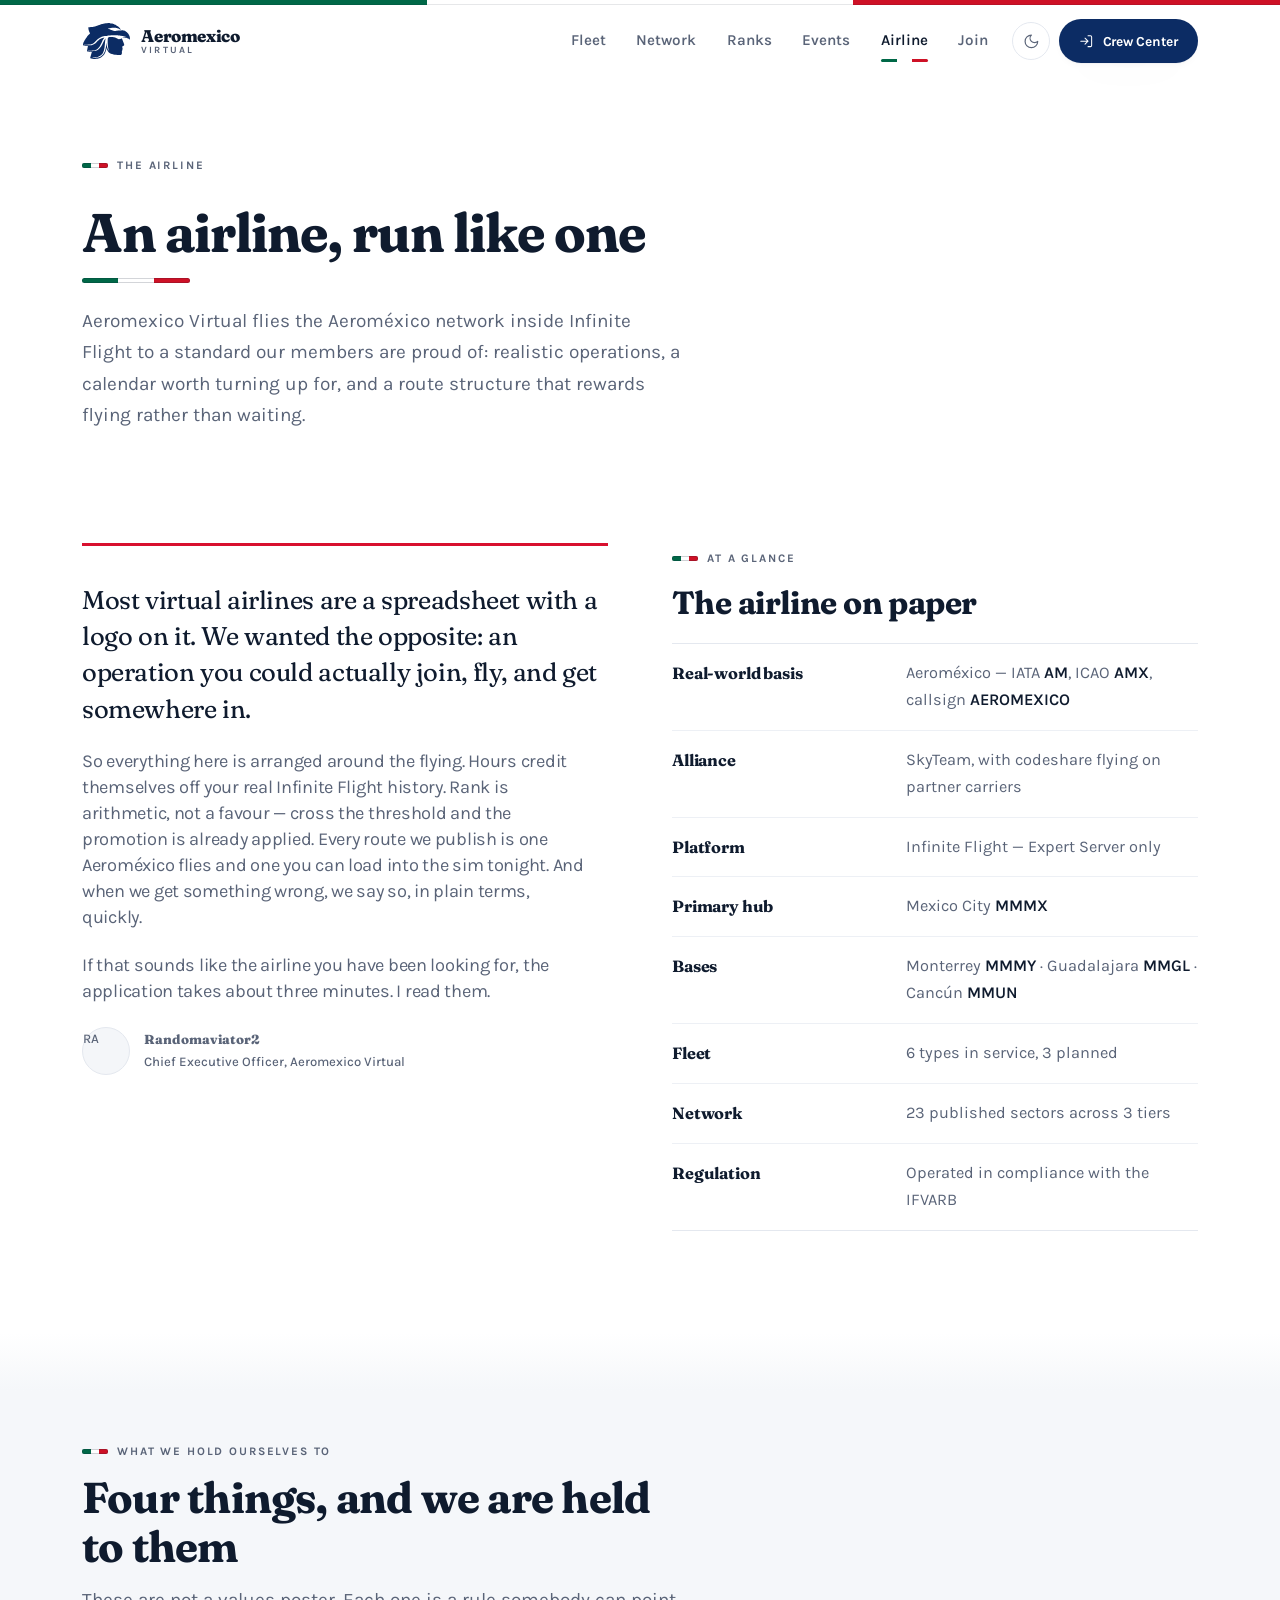
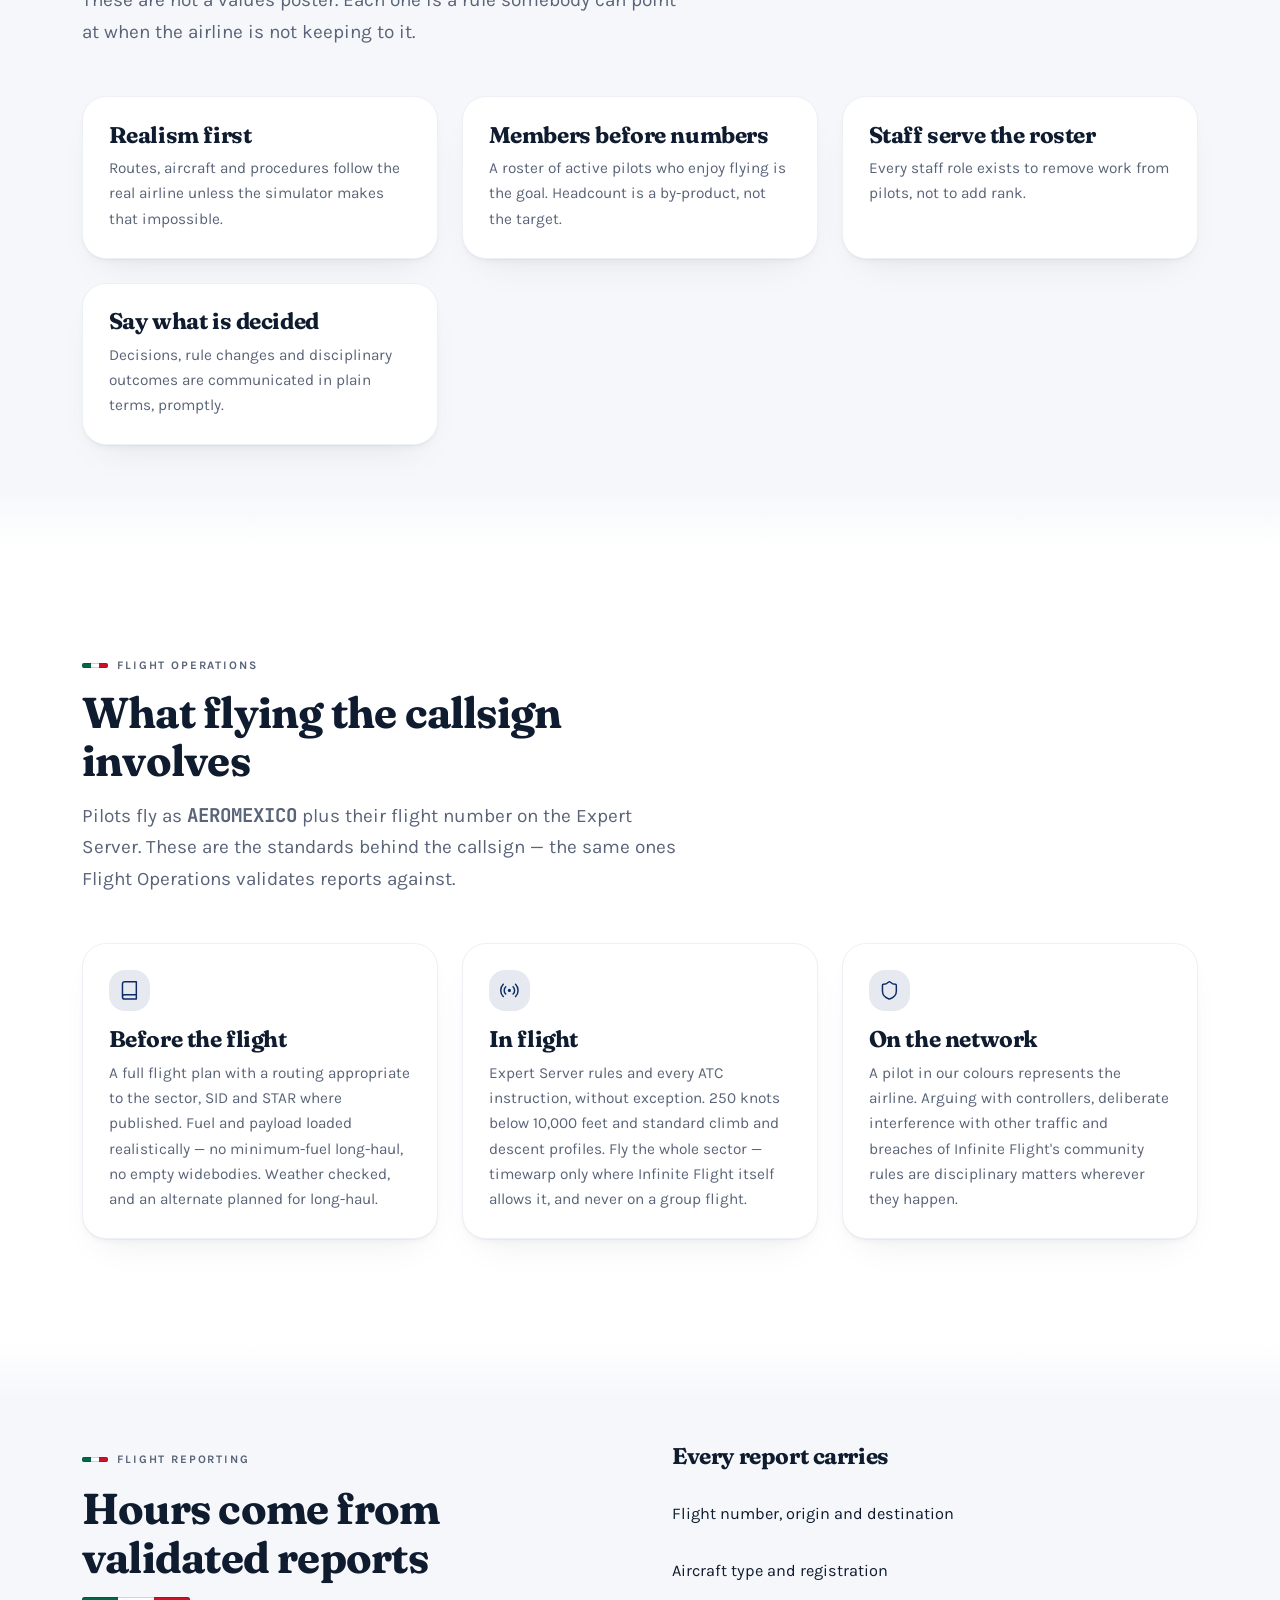
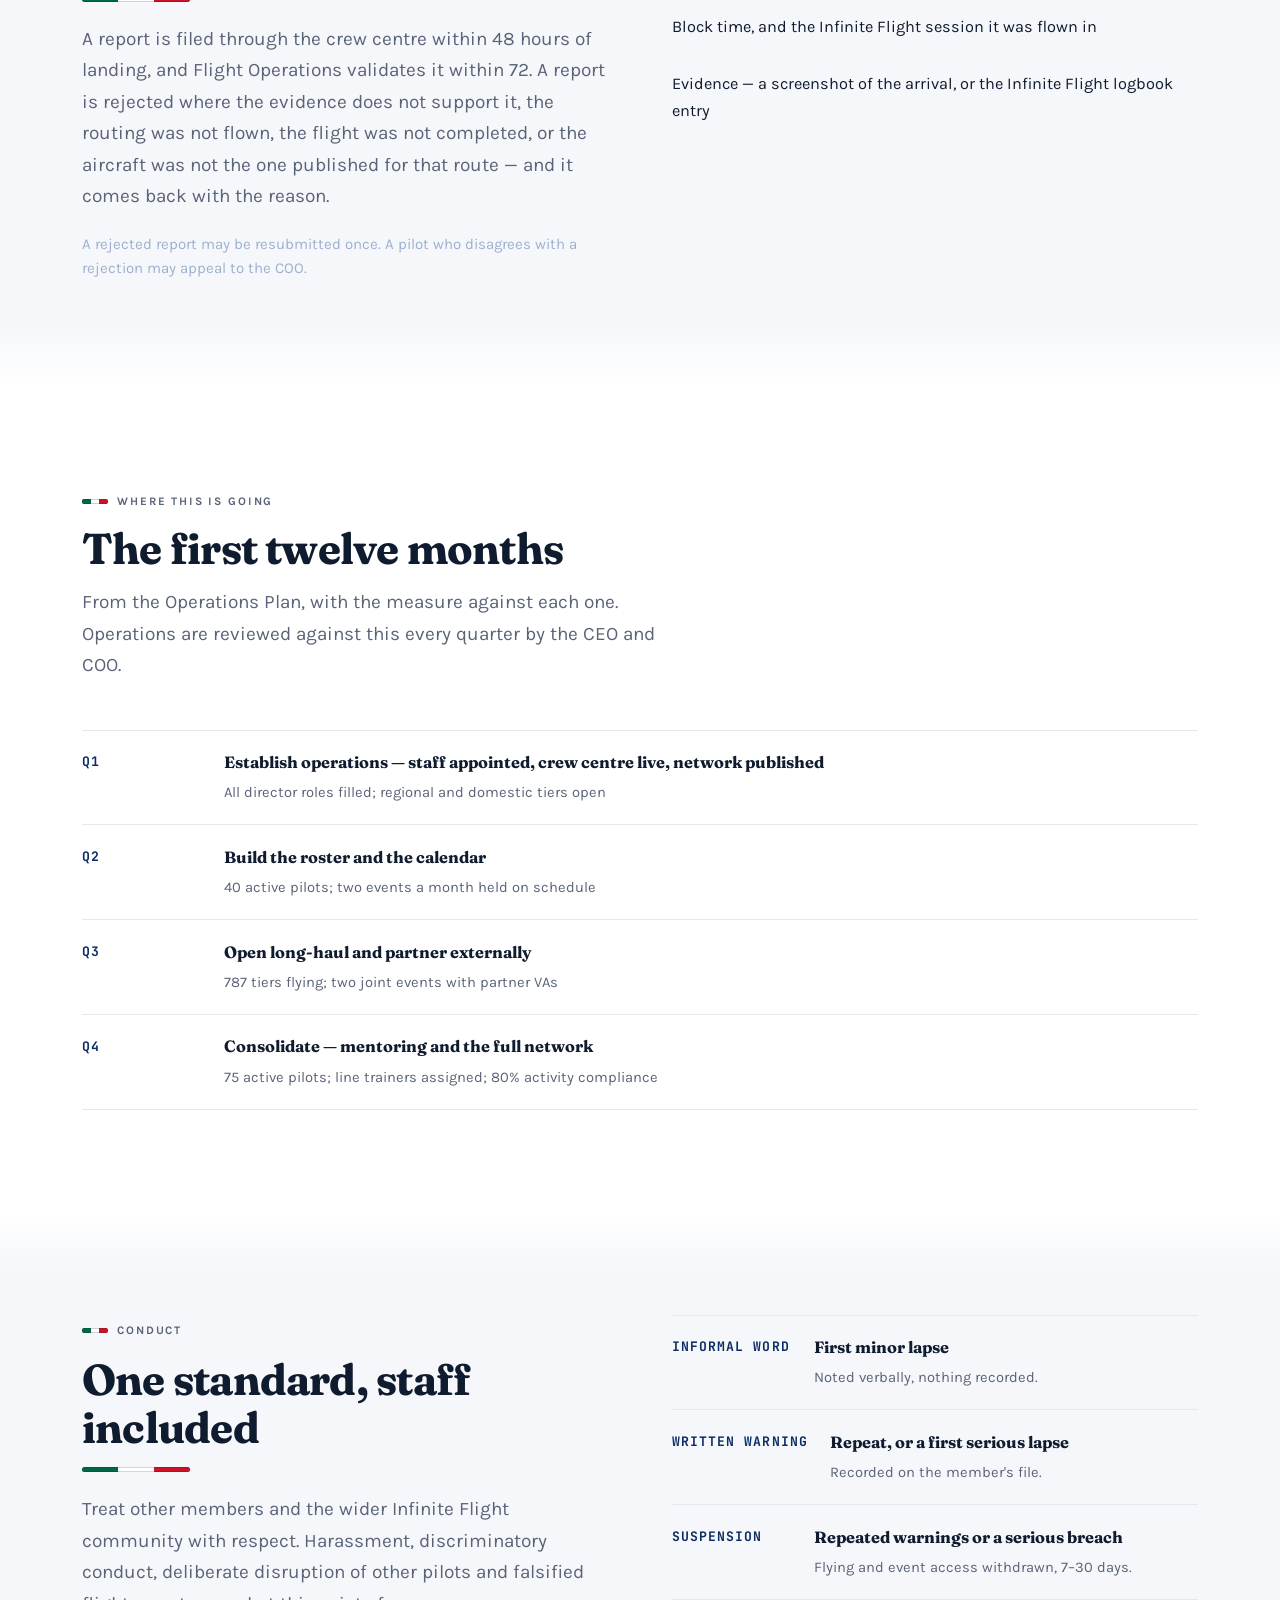
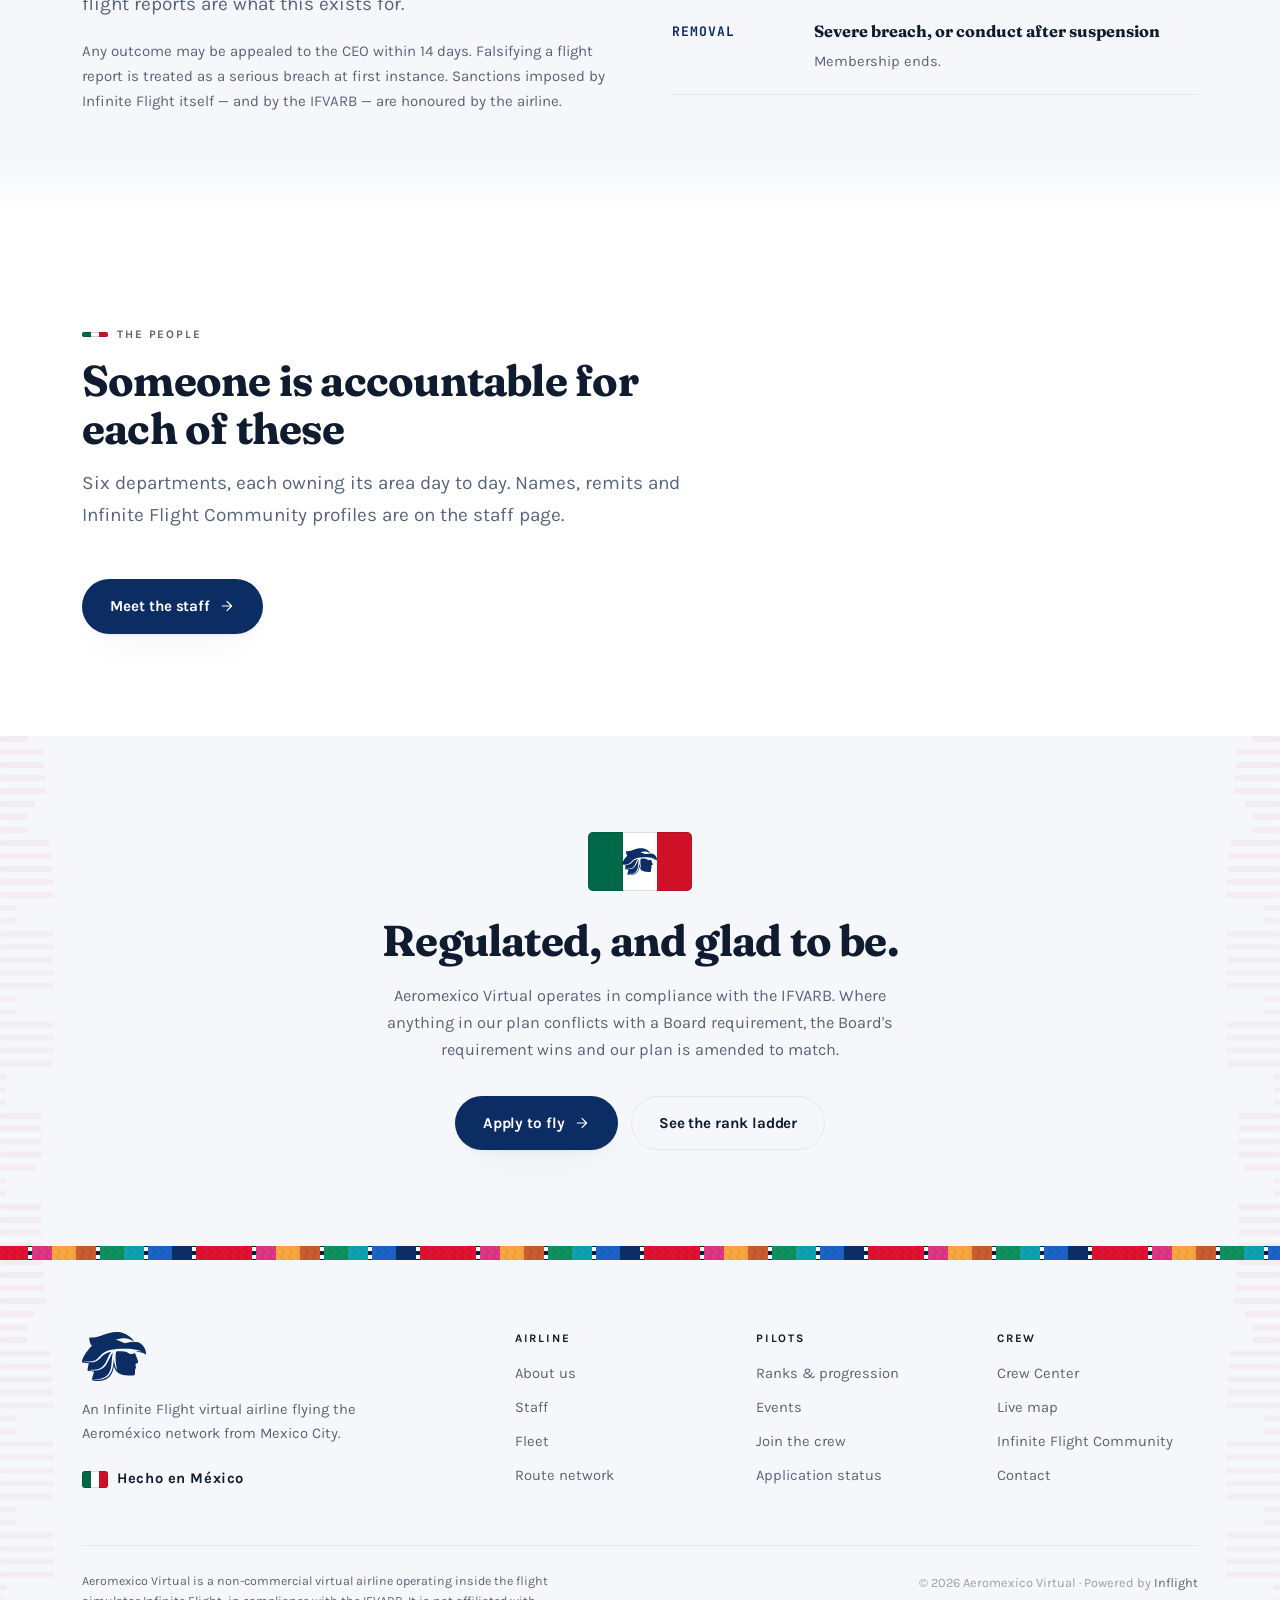
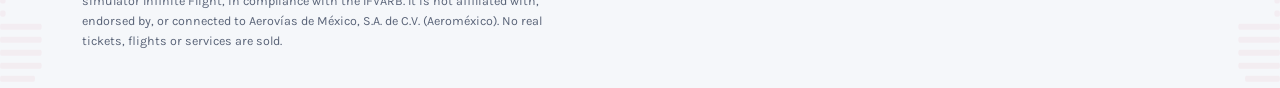
==== commit 48c76429: "Put the action first on /join, and a crest on the tricolour THE APPLY FORM WAS THE THIRD THING ON /j" ====
--- a/about.html
+++ b/about.html
@@ -262,6 +262,9 @@
     <section class="band">
         <div class="band__wash"></div>
         <div class="wrap band__inner">
+            <span class="flag-crest" role="img" aria-label="Aeromexico Virtual — the Caballero Águila on the Mexican tricolour">
+                <span class="mark"></span>
+            </span>
             <h2>Regulated, and glad to be.</h2>
             <p>Aeromexico Virtual operates in compliance with the IFVARB. Where anything in our plan conflicts with a Board requirement, the Board's requirement wins and our plan is amended to match.</p>
             <div class="hero__cta">
--- a/assets/brand.css
+++ b/assets/brand.css
@@ -107,11 +107,11 @@
 
     /* ---- Semantic surfaces (light) ----------------------------------------- */
     --bg:         var(--am-paper);
-    --bg-alt:     #F7F8FA;
+    --bg-alt:     #F5F7FA;
     --surface:    #FFFFFF;
     --surface-2:  #F4F6F9;
-    --line:       #E2E6ED;
-    --line-soft:  #EFF2F6;
+    --line:       #E4E8EF;
+    --line-soft:  #EDF0F5;
     --ink:        var(--am-ink);
     --muted:      #5A6478;
     --faint:      #97A0B0;
@@ -131,10 +131,21 @@
        Shadows are mixed from the navy, very sparingly. On white, a warm-brown
        shadow reads as a smudge and a neutral black one reads as heavy; a trace
        of the brand hue keeps edges soft and clean. */
-    --radius:    18px;
-    --radius-sm: 11px;
-    --radius-lg: 28px;
-    --ease:      cubic-bezier(.2, .8, .2, 1);
+    /* Bigger than they were (18 / 11 / 28), and this is the single change
+       that does most of the work on how expensive the page looks. A radius
+       reads as "rounded" from about 12px and as "considered" from about 20:
+       below that the corner is a bevel on a rectangle, above it the shape is
+       a rounded rectangle in its own right. The three keep a ratio rather
+       than being picked separately, so a chip inside a card inside a panel
+       steps down evenly instead of all three landing at once. */
+    --radius:    24px;
+    --radius-sm: 16px;
+    --radius-lg: 34px;
+    /* Slightly less overshoot than (.2,.8,.2,1). That curve arrives fast and
+       decelerates hard, which is lively; this one is closer to even and reads
+       as weight — the difference between a button that pops and one that
+       moves because you pushed it. */
+    --ease:      cubic-bezier(.32, .72, 0, 1);
     /* The reveal curve. `--ease` is a hover curve — it spends its time in the
        middle, which is right for a 250ms nudge and wrong for something
        arriving from off the page: at 600ms it reads as floating. This one
@@ -151,8 +162,22 @@
        distance a white-to-navy ramp reads as a smear, and over this one it
        reads as the section arriving. */
     --ink-seam:  clamp(1.25rem, 3.5vw, 2.75rem);
-    --shadow:    0 1px 2px rgba(15, 27, 46, .05), 0 10px 30px -14px rgba(15, 27, 46, .16);
-    --shadow-lg: 0 28px 70px -24px rgba(15, 27, 46, .26);
+/* Three layers, not two, and all three very weak. A single soft shadow at
+       the strength needed to be SEEN reads as a drop shadow — the object looks
+       stuck to the page with a smudge under it. Stacked, each one does a
+       different job: a hairline contact shadow that keeps the edge crisp, a
+       short one that gives the object thickness, and a long diffuse one that
+       puts it in a room. The whole stack is weaker than the old two layers,
+       and reads as more solid.
+
+       Still mixed from the navy rather than black. On white, black reads cold
+       and heavy; a trace of the brand hue keeps the edge soft. */
+    --shadow:    0 1px 1px rgba(15, 27, 46, .035),
+                 0 4px 10px -4px rgba(15, 27, 46, .055),
+                 0 18px 40px -20px rgba(15, 27, 46, .10);
+    --shadow-lg: 0 1px 1px rgba(15, 27, 46, .04),
+                 0 10px 24px -10px rgba(15, 27, 46, .09),
+                 0 36px 80px -30px rgba(15, 27, 46, .17);
 
     /* Height of one stripes.svg tile, in px. The mask is sized 100% x this, so
        bar thickness and pitch stay constant however wide the column gets —
@@ -173,6 +198,21 @@
     /* The Quetzalcóatl frieze. Same 128:29 the generator emits. */
     --serpent-band: 128px 29px;
     --serpent-h:    29px;
+
+    /* The serape, exactly as tools/make-serape.py emits it. Sized in px for the
+       same reason every other generated tile here is: `auto` ties the weave to
+       the element's width, and a 4px thread crossing collapses to nothing on a
+       phone. Re-run the script and it prints the value to put here. */
+    --serape-tile:  224px 60px;
+    --serape-h:     14px;
+
+    /* The pinned header, in two parts: the tricolour hairline and the bar
+       under it. Named because crew.html sizes the framed crew centre against
+       them — a viewport-height stage has to subtract the whole header, not
+       just the bar, or the page gains five pixels of scroll it never uses. */
+    --flagline-h: 5px;
+    --nav-h:      4.5rem;
+    --header-h:   calc(var(--flagline-h) + var(--nav-h));
 
     --maxw: 1180px;
     color-scheme: light dark;
@@ -193,8 +233,12 @@
     --faint:     #64768F;
     --accent:    var(--am-blue-300);
     --accent-ink:#071426;
-    --shadow:    0 1px 2px rgba(0, 0, 0, .3), 0 10px 30px -14px rgba(0, 0, 0, .6);
-    --shadow-lg: 0 28px 70px -24px rgba(0, 0, 0, .7);
+    --shadow:    0 1px 1px rgba(0, 0, 0, .22),
+                 0 4px 10px -4px rgba(0, 0, 0, .34),
+                 0 18px 40px -20px rgba(0, 0, 0, .5);
+    --shadow-lg: 0 1px 1px rgba(0, 0, 0, .26),
+                 0 10px 24px -10px rgba(0, 0, 0, .42),
+                 0 36px 80px -30px rgba(0, 0, 0, .62);
 }
 
 @media (prefers-color-scheme: dark) {
@@ -218,7 +262,9 @@
 /* ============================ RESET ====================================== */
 *, *::before, *::after { box-sizing: border-box; }
 * { margin: 0; -webkit-tap-highlight-color: transparent; }
-html { scroll-behavior: smooth; -webkit-text-size-adjust: 100%; }
+/* scroll-padding keeps an in-page #hash from landing underneath the pinned
+   header — without it the heading you jumped to sits behind the bar. */
+html { scroll-behavior: smooth; -webkit-text-size-adjust: 100%; scroll-padding-top: var(--header-h); }
 html, body { max-width: 100%; overflow-x: clip; }
 
 body {
@@ -245,115 +291,28 @@
     }
 }
 
-/* ---- The ruled-feather device -------------------------------------------
-   Run down BOTH edges of dark sections: bars flush to the outside with the
-   ragged edge facing in, mirrored left and right. It is the block of rules
-   beside the eagle in the logo, extended — generated from the logo itself by
-   tools/make-stripes.py, so the ragged profile is measured rather than
-   invented, and the mirror is that same profile flipped, not a second guess.
-
-   One pseudo-element spans the whole section and carries TWO mask layers,
-   one pinned to each edge. Two elements would be the obvious build, but the
-   colour below is a single gradient across the full width, and splitting it
-   into two elements would restart the ramp at each rail so the two sides no
-   longer agree.
-
-   The gradient is where the extra detail lives. A flat red rail states the
-   livery once; ramping red → rosa mexicano → red down the section makes the
-   two sides read as one composition, and picks up the rosa that already runs
-   through the fleet rules. Two hues off the existing palette, on a device
-   generated from the logo — not a third colour invented for the occasion.
-
-   Attached as a pseudo-element rather than a div so it needs no markup and no
-   page can forget it. z-index -1 keeps it behind the copy; every host below
-   isolates, so it cannot escape its own section. */
-.band::after,
-.footer::after,
-.section--ink::after {
-    content: ""; position: absolute; inset: 0;
-    /* The ramp at each end is the SECTION SEAM, not decoration: where a navy
-       section dissolves into a pale one the rails have to dissolve with it, or
-       they stand at full red over the fade. Carried in this gradient's alpha so
-       the stripes mask stays a single layer — the greca does the same thing for
-       the same reason. The band and the footer set no seam, so both stops
-       collapse to the edges and the rails are unchanged there. */
-    background: linear-gradient(180deg,
-        transparent 0,
-        transparent calc(var(--ink-top, 0px) * .45),
-        var(--am-red) var(--ink-top, 0px),
-        var(--am-rosa) 42%, var(--am-rosa) 58%,
-        var(--am-red) calc(100% - var(--ink-bot, 0px)),
-        transparent calc(100% - var(--ink-bot, 0px) * .45),
-        transparent 100%);
-    --stripe-w: clamp(1.75rem, 5vw, 4rem);
-    -webkit-mask:
-        url('/assets/img/stripes.svg')        repeat-y right top / var(--stripe-w) var(--stripe-tile),
-        url('/assets/img/stripes-mirror.svg') repeat-y left  top / var(--stripe-w) var(--stripe-tile);
-            mask:
-        url('/assets/img/stripes.svg')        repeat-y right top / var(--stripe-w) var(--stripe-tile),
-        url('/assets/img/stripes-mirror.svg') repeat-y left  top / var(--stripe-w) var(--stripe-tile);
-    z-index: -1; pointer-events: none;
-}
-/* The band already isolates; these two need to so the -1 stays contained. */
-.footer, .section--ink { isolation: isolate; }
-
-/* ---- The eagle, faded in behind ------------------------------------------
-   The Caballero Águila the nav and footer already carry, blown up and dropped
-   to a whisper behind dark sections. Same mask, same file — so it is the
-   airline's own symbol at low contrast, not a background texture drawn to
-   look like one.
-
-   It sits at -2, under the rails at -1, and is deliberately weak: at 6% white
-   on navy it reads as a shape in the paper rather than a picture, and it is
-   never what carries meaning on the page. Anything stronger and the copy on
-   top starts fighting it — the band's headline is centred right over the
-   eagle's head.
-
-   Sized to sit INSIDE the section (82% of its height) rather than overrun it.
-   Scaled past the edges the bird crops to an unreadable blob — a big soft
-   shape behind the copy, which is the texture this file already threw out
-   once. Whole and quiet reads as the mark; cropped and loud reads as noise.
-
-   Hence the cap. 82% alone is a percentage of the SECTION, and a section can
-   be any height: on the home page's route block it worked out to a bird well
-   over a thousand pixels tall, cropped on all four sides and sitting behind a
-   data table. The cap is what keeps it a watermark on a tall section instead
-   of scaling with the content; short sections like the band never reach it.
-
-   Not on the footer: that is four columns of links and a disclaimer over a
-   shallow band, the one place where a watermark lands squarely behind text
-   that has to stay legible, and the brand column already carries the mark at
-   full strength a few pixels away. */
-.band::before,
-.section--ink::before {
-    content: ""; position: absolute; inset: 0;
-    /* Flat white, except across a section seam — same fade as the rails, so a
-       wing tip cannot appear in the pale ramp. Unchanged on the band, which
-       has no seam. */
-    background: linear-gradient(180deg,
-        transparent 0,
-        transparent calc(var(--ink-top, 0px) * .45),
-        #fff var(--ink-top, 0px),
-        #fff calc(100% - var(--ink-bot, 0px)),
-        transparent calc(100% - var(--ink-bot, 0px) * .45),
-        transparent 100%);
-    opacity: .06;
-    -webkit-mask: url('/assets/img/mark.svg') no-repeat center / auto min(82%, 26rem);
-            mask: url('/assets/img/mark.svg') no-repeat center / auto min(82%, 26rem);
-    z-index: -2; pointer-events: none;
-}
-/* The mark is half again as wide as it is tall, so on a narrow screen the
-   height that fits is the width that doesn't, and the bird clips at both
-   sides. Below this width, size it off the width instead. There is no
-   cross-axis min() in CSS — sizing by height and by width are separate
-   keywords — so this is a breakpoint rather than one expression. */
-@media (max-width: 34rem) {
-    .band::before,
-    .section--ink::before {
-        -webkit-mask-size: 88% auto;
-                mask-size: 88% auto;
-    }
-}
+/* ---- The devices that dressed the dark sections: REMOVED ------------------
+   Three things lived here and all three are gone, because the thing they were
+   painted on is gone. The site no longer has a navy section for them to sit on
+   — see SECTION SEAMS and .band below — and every one of them was designed
+   against navy specifically:
+
+     the ruled-feather rails   red → rosa mexicano, measured off the logo by
+                               tools/make-stripes.py and run down both edges.
+                               Red rails down a white page are not a quieter
+                               version of this; they are a different, louder
+                               thing.
+     the eagle watermark       6% white through mark.svg. On white it is white
+                               on white — it does not fade out gracefully, it
+                               simply stops existing.
+     the marigold serpent      a frieze along the top edge of every .band.
+
+   The generators (tools/make-stripes.py, tools/make-serpent.py) and the SVGs
+   they emit are all still in the repo. If a dark section ever comes back, so
+   can these — pull them out of git history rather than redrawing them. What
+   must NOT happen is a recolour: a red rail retinted pale grey to survive on
+   white is exactly the invented ornament the top of this file spent two
+   rewrites removing. */
 
 /* ---- The greca ------------------------------------------------------------
    The stepped fret off Mixtec and Zapotec stonework — the mosaics at Mitla are
@@ -369,78 +328,32 @@
 
    Painted through a mask like everything else here, so the colour is set by
    `background` and follows the theme. */
-.section--alt::before {
-    content: ""; position: absolute; inset: 0;
-    --greca-ink: var(--am-blue);
-    /* The texture fades on the same ramp as the tint under it — see SECTION
-       SEAMS. The gradient is the pseudo-element's BACKGROUND, not a second
-       mask layer, so the greca mask stays a single layer and needs no
-       mask-composite. */
-    background: linear-gradient(180deg,
-        transparent 0,
-        var(--greca-ink) var(--seam-top),
-        var(--greca-ink) calc(100% - var(--seam-bot)),
-        transparent 100%);
-    opacity: .05;
-    -webkit-mask: url('/assets/img/greca-tile.svg') repeat left top / var(--greca-tile);
-            mask: url('/assets/img/greca-tile.svg') repeat left top / var(--greca-tile);
-    z-index: -1; pointer-events: none;
-}
-:root[data-theme="dark"] .section--alt::before { --greca-ink: var(--am-blue-300); opacity: .05; }
-@media (prefers-color-scheme: dark) {
-    :root:not([data-theme="light"]) .section--alt::before { --greca-ink: var(--am-blue-300); opacity: .05; }
-}
-
-/* The band closing the page. It sits ON the footer's top edge, half above and
-   half below, so it reads as a course of masonry rather than a border stuck to
-   a box. ::before is free here — the eagle watermark deliberately skips the
-   footer — and ::after is already the ruled rails. */
-.footer::before {
-    content: ""; position: absolute; left: 0; right: 0; top: 0;
-    height: var(--greca-band-h);
-    transform: translateY(-50%);
-    background: var(--am-red);
-    -webkit-mask: url('/assets/img/greca.svg') repeat-x center / var(--greca-band);
-            mask: url('/assets/img/greca.svg') repeat-x center / var(--greca-band);
-    z-index: 1; pointer-events: none;
-}
-
-/* ---- The serpent ---------------------------------------------------------
-   Quetzalcóatl, as a frieze along the top edge of every .band: the chevron
-   body of a serpent course with a rhomb riding in each fold. Generated by
-   tools/make-serpent.py, same as the greca.
-
-   It runs on .band precisely because the eagle already does — the Caballero
-   Águila watermark sits behind that section. Eagle and serpent on one section
-   is the pairing the VA asked for, built from the airline's own mark and the
-   feathered serpent its accent palette is already taken from.
-
-   NOT the escudo nacional. The eagle-and-serpent of the coat of arms is a
-   state emblem whose reproduction is regulated, and a virtual airline has no
-   claim on it; the tricolour on this site has always been plain bands for the
-   same reason. These are two motifs sharing a section, not that device.
-
-   Hung on .band__wash rather than a pseudo-element of .band: .band::before is
-   the eagle and .band::after is the rails, and the wash is a real div every
-   band already has. It sits flush at the top rather than straddling the edge —
-   .band clips its overflow, so a straddling band would lose its top half. */
-.band__wash::after {
-    content: ""; position: absolute; left: 0; right: 0; top: 0;
-    height: var(--serpent-h);
-    background: var(--am-marigold);
-    -webkit-mask: url('/assets/img/serpent.svg') repeat-x center / var(--serpent-band);
-            mask: url('/assets/img/serpent.svg') repeat-x center / var(--serpent-band);
-    pointer-events: none;
-}
-
-/* Reserve the gutters the device occupies. Below --maxw the wrap fills the
-   viewport and its own padding is the only thing between the copy and the
-   stripes, so without this the outer column collides with them on tablets and
-   phones. Now that the rails run down both edges, every host reserves on both
-   sides — the band already did, being centred. */
-.footer > .wrap,
-.section--ink > .wrap,
-.band > .wrap { padding-inline: max(clamp(1.15rem, 4vw, 2rem), clamp(1.75rem, 5vw, 4rem) + .9rem); }
+/* THE TILED GRECA FIELD IS OFF. The mask, the generator (tools/make-greca.py)
+   and the token (--greca-tile) all stay; only the rule that painted it is
+   gone, so restoring it is one block rather than a rebuild.
+
+   Why: the brief moved to a smooth, premium, Apple-ish surface, and a repeating
+   fret is the one thing on this page that argues with that. It had already been
+   pulled from 5% to 2% to stop it competing with the cards, and at 2% behind a
+   grid of white panels it was still legible as a PATTERN — which means it was
+   still doing the thing that made it a problem, only more faintly. A texture
+   that has to be almost invisible to be tolerable is not earning its place.
+
+   This is the VA's motif and the VA asked for it twice, so it is switched off
+   rather than deleted, and this note is here so the next reader knows it was a
+   deliberate trade against the new brief and not an oversight. The tricolour
+   .rule, the eagle .mark and the fleet photography still carry the identity. */
+
+/* The footer's greca crown is removed with them. It was a course of red
+   masonry straddling the edge of a navy footer; over a white footer it is a
+   red stripe across the page. The tiled greca field on .section--alt stays —
+   see above — because a tint at 2% is texture, not ornament.
+
+   The gutter reservation that used to sit here went too: `.footer > .wrap`,
+   `.section--ink > .wrap` and `.band > .wrap` padded their columns inward to
+   clear the rails at each edge. With no rails there is nothing to clear, and
+   the extra inches were making those sections measurably narrower than every
+   other section on the page. */
 
 /* ============================ BRAND MARKS ================================
    What is left after the hand-drawn ornament came out: the tricolour, and the
@@ -454,11 +367,47 @@
 /* La bandera. Hard stops at the thirds — this is a flag, and a flag does not
    have a gradient in it. Runs full-bleed across the top of every page. */
 .flagline {
-    height: 5px;
+    height: var(--flagline-h);
     background: linear-gradient(90deg,
         var(--mx-green) 0 33.333%, #FFF 0 66.666%, var(--mx-red) 0);
     box-shadow: inset 0 -1px 0 rgba(15, 27, 46, .10);
 }
+/* ---- The crest ------------------------------------------------------------
+   The tricolour with a crest in the centre band. THE CREST IS OURS, NOT THE
+   NATION'S, and that is a deliberate substitution rather than an approximation.
+
+   The VA asked for the flag "with the eagle and snake in the middle", which is
+   the escudo nacional. This file already refused that once, in the note that
+   used to sit above the serpent frieze: the eagle-and-serpent of the coat of
+   arms is a state emblem whose reproduction is regulated under the Ley sobre
+   el Escudo, la Bandera y el Himno Nacionales, and a virtual airline has no
+   claim on it. That is not a style opinion and it does not change because the
+   airline would like it to.
+
+   What is here instead gives the same picture honestly: the Caballero Águila
+   off Aeromexico-Symbol.webp, standing in the white band where the escudo
+   stands. An eagle on the tricolour, and it is the airline's own eagle — which
+   is a better answer than the borrowed one, because it says Aeromexico rather
+   than saying Mexico with Aeromexico's name underneath it.
+
+   Sized off the crest's WIDTH, not its height. The mark is 1.31:1 and the
+   centre band of a 7:4 flag is 2.33 units wide; at 30% of the flag the mark is
+   2.1 units and sits inside the band with air, which is roughly the proportion
+   the real device keeps. Sized by height it spills into the green and the red
+   at any value large enough to read. */
+.flag-crest {
+    display: inline-grid; place-items: center;
+    width: var(--crest-w, 6.5rem); aspect-ratio: 7 / 4;
+    border-radius: 5px;
+    background: linear-gradient(90deg,
+        var(--mx-green) 0 33.333%, #FFF 0 66.666%, var(--mx-red) 0);
+    /* The hairline is load-bearing for the same reason it is on .rule: the
+       middle band is white and would otherwise have no edge on white paper. */
+    box-shadow: inset 0 0 0 1px rgba(15, 27, 46, .16);
+}
+.flag-crest .mark { width: 34%; color: var(--am-blue); }
+.flag-crest--lg { --crest-w: 8.5rem; }
+
 .flag {
     width: 1.6rem; height: 1.1rem; border-radius: 3px; flex: none;
     background: linear-gradient(90deg,
@@ -508,7 +457,7 @@
    the class name is kept because the pages already use it. On the navy hero
    red goes muddy, so there it takes the marigold instead. */
 .grad-text { color: var(--am-red); }
-.band .grad-text, .section--ink .grad-text { color: var(--am-marigold); }
+/* .band and .section--ink were navy; on white the livery red already reads. */
 
 /* ============================ LAYOUT ===================================== */
 .wrap    { width: 100%; max-width: var(--maxw); margin-inline: auto; padding-inline: clamp(1.15rem, 4vw, 2rem); }
@@ -536,7 +485,8 @@
 
    `:has()` is what identifies those neighbours. Without it (a browser older
    than 2023) every edge simply ramps, which is loose rather than broken. */
-.section--alt {
+.section--alt,
+.section--ink {
     position: relative; isolation: isolate;
     --seam-top: var(--seam);
     --seam-bot: var(--seam);
@@ -546,132 +496,51 @@
         var(--bg-alt) calc(100% - var(--seam-bot)),
         var(--bg) 100%);
 }
-.section--ink + .section--alt,
-.band + .section--alt,
-.hero:has(.hero__facts--band) + .section--alt,   /* the home hero ends navy */
-.section--alt + .section--alt { --seam-top: 0px; }
-
-.section--alt:has(+ .section--ink),
-.section--alt:has(+ .band),
-.section--alt:has(+ .footer),
-.section--alt:has(+ [data-site-footer]),
-.section--alt:has(+ .frame-host),
-.section--alt:last-child { --seam-bot: 0px; }
+/* --alt and --ink are now the same tint, so the neighbour rules have to see
+   them as one thing: two tinted sections in a row must not develop a white
+   stripe between them, and neither must a tinted section sitting under the
+   hero or over the footer. Written with :is() rather than by enumerating
+   every pairing, which at two classes plus .band is nine selectors a side. */
+:is(.section--alt, .section--ink, .band) + :is(.section--alt, .section--ink),
+.hero + :is(.section--alt, .section--ink) { --seam-top: 0px; }
+
+:is(.section--alt, .section--ink):has(+ :is(.section--alt, .section--ink, .band)),
+:is(.section--alt, .section--ink):has(+ .footer),
+:is(.section--alt, .section--ink):has(+ [data-site-footer]),
+:is(.section--alt, .section--ink):has(+ .frame-host),
+:is(.section--alt, .section--ink):last-child { --seam-bot: 0px; }
 
 /* A tight section has less padding than the ramp wants, so it gets a shorter
    one rather than a ramp running under its first line of type. */
-.section--alt.section--tight { --seam: clamp(1.25rem, 3vw, 2.25rem); }
-/* ---- The navy seam --------------------------------------------------------
-   The pale sections have ramped into their neighbours for a while. The dark
-   ones did not: the rule above this one used to read "where the neighbour is
-   DARK, the hard edge is the right answer", which is true, and it had been
-   applied to every edge of a dark section rather than only to the dark ones.
-   So a page ramped gently between its two pale tints and then changed to navy
-   on a single row of pixels, and the VA's reading was the obvious one — some
-   of the backgrounds move and some of them snap.
-
-   They all move now. A navy section ramps out of whatever is above it and into
-   whatever is below it, over `--ink-seam`, and the ramp is EASED rather than
-   linear: nearly nothing happens over the first third and the colour arrives
-   over the last. A straight interpolation from white to navy spends its middle
-   in mid-grey and reads as a blur; weighted like this it reads as an edge that
-   was drawn softly, which is what was wanted.
-
-   Three things keep it honest:
-
-     - The far colour is the NEIGHBOUR's, not a guess. `--ink-near-*` is set off
-       `:has()` for the two grounds this site has (`--bg` and `--bg-alt`), so
-       the ramp ends on exactly the colour the next section starts on. Without
-       `:has()` (a browser older than 2023) both stay `--bg` and the join is a
-       whisker off on a `.section--alt` edge, which is looser than today, never
-       broken.
-     - Dark neighbours keep the hard edge, because there is no edge: navy meets
-       navy, and the band and footer meet theirs with a marigold greca crown
-       that a ramp would leave floating in a pale sliver.
-     - The decoration ramps with the ground. The ruled-feather rails and the
-       eagle watermark run the full height of the section; left alone they would
-       stand at full strength inside the seam, against white. Both take the same
-       fade in their own `background` — the greca's trick, and for the greca's
-       reason: one mask layer, no `mask-composite`. They come in over the back
-       HALF of the seam rather than all of it — a red bar at a third strength
-       standing on white paper reads as ghosting, not as a rail arriving. Every
-       other host of those two rules (the band, the footer) has no seam, so
-       `var(--ink-top, 0px)` leaves them exactly as they were. */
-.section--ink {
-    position: relative; isolation: isolate; color: #EEF2F8;
-    --ink-top: var(--ink-seam);
-    --ink-bot: var(--ink-seam);
-    --ink-near-top: var(--bg);
-    --ink-near-bot: var(--bg);
-    /* The flat colour first: a browser without color-mix() drops the gradient
-       below as invalid, and a navy section with no background at all is white
-       text on white paper. This is the floor, and it is what the section was. */
-    background: var(--am-navy);
-    background: linear-gradient(180deg,
-        var(--ink-near-top) 0,
-        color-mix(in srgb, var(--am-navy) 14%, var(--ink-near-top)) calc(var(--ink-top) * .32),
-        color-mix(in srgb, var(--am-navy) 52%, var(--ink-near-top)) calc(var(--ink-top) * .64),
-        color-mix(in srgb, var(--am-navy) 86%, var(--ink-near-top)) calc(var(--ink-top) * .86),
-        var(--am-navy) var(--ink-top),
-        var(--am-navy) calc(100% - var(--ink-bot)),
-        color-mix(in srgb, var(--am-navy) 86%, var(--ink-near-bot)) calc(100% - var(--ink-bot) * .86),
-        color-mix(in srgb, var(--am-navy) 52%, var(--ink-near-bot)) calc(100% - var(--ink-bot) * .64),
-        color-mix(in srgb, var(--am-navy) 14%, var(--ink-near-bot)) calc(100% - var(--ink-bot) * .32),
-        var(--ink-near-bot) 100%);
-}
-/* A neighbour that is already dark: no seam, nothing to dissolve. */
-.hero + .section--ink,
-.band + .section--ink,
-.section--ink + .section--ink,
-.section--ink:first-child { --ink-top: 0px; }
-
-.section--ink:has(+ .section--ink),
-.section--ink:has(+ .band),
-.section--ink:has(+ .footer),
-.section--ink:has(+ [data-site-footer]),
-.section--ink:last-child { --ink-bot: 0px; }
-
-/* A pale neighbour, on the tint it actually uses. `.section--alt` holds its
-   tint flat against a dark edge (see the --seam-top / --seam-bot rules above),
-   so the two meet on one colour. */
-.section--alt + .section--ink        { --ink-near-top: var(--bg-alt); }
-.section--ink:has(+ .section--alt)   { --ink-near-bot: var(--bg-alt); }
-.section--ink .muted   { color: #9DB0CE; }
-.section--ink .eyebrow { color: #9DB0CE; }
-
-/* Surfaces inside a navy section. Cards and tables default to warm paper, and
-   dropped onto navy they came out as bright cream slabs; the pages used to
-   patch that with inline rgba() on every element. It belongs here instead, so
-   a new dark section is right without anyone remembering the incantation.
-   Opaque, not translucent — a route table wants a solid ground. */
-.section--ink .card {
-    background: none; border: 0; border-top: 1px solid rgba(255, 255, 255, .2);
-}
-.section--ink .card p       { color: #9DB0CE; }
-.section--ink .card__icon   { color: #fff; }
-.section--ink .card--hover:hover { border-top-color: rgba(255, 255, 255, .55); }
-
-.section--ink .table-scroll { background: none; border: 0; }
-.section--ink thead th {
-    background: none; color: #B7C6DE; border-bottom-color: rgba(255, 255, 255, .28);
-    border-bottom-color: rgba(255, 255, 255, .14);
-}
-.section--ink tbody td       { border-bottom-color: rgba(255, 255, 255, .09); }
-.section--ink tbody tr:hover { background: rgba(255, 255, 255, .05); }
-
-.section--ink .tag {
-    background: rgba(255, 255, 255, .1); border-color: rgba(255, 255, 255, .16); color: #C3D0E4;
-}
-.section--ink .tag--hub {
-    background: color-mix(in srgb, var(--am-red) 30%, transparent);
-    border-color: transparent; color: #FFC2CB;
-}
+:is(.section--alt, .section--ink).section--tight { --seam: clamp(1.25rem, 3vw, 2.25rem); }
+/* ---- The navy section: REMOVED -------------------------------------------
+   `.section--ink` used to paint itself --am-navy and dissolve into its pale
+   neighbours over --ink-seam, and about forty lines of overrides followed it
+   to make cards, tables, tags, stats and eyebrows legible on that navy.
+
+   All of it is gone. The brief is now a white site: no section paints itself
+   dark, and the only dark ground left on the page is the hero's photography,
+   which is a photograph rather than a colour. Dark is what the DARK THEME is
+   for — flip the theme and every surface here goes navy together, which is
+   the coherent version of what the ink sections were doing one at a time.
+
+   The class name survives so no page has to be re-marked-up, and it now
+   resolves to the same tint as `.section--alt` (see above). If you want a
+   section to stand out from its neighbours, that tint plus the cards inside
+   it is the mechanism — not a second colour.
+
+   Do not reintroduce a per-section dark ground without also reintroducing the
+   overrides that made it survivable. Half of that pairing is how you get white
+   text on white paper. */
 
 .head { max-width: 60ch; margin-bottom: clamp(2rem, 4vw, 3rem); }
 .head .eyebrow { display: inline-flex; margin-bottom: .85rem; }
 .head p { margin-top: .9rem; }
 
-.grid { display: grid; gap: clamp(1rem, 2vw, 1.4rem); }
+/* A hairline-opened column needs only enough gutter to separate two rules; a
+   card needs enough for the shadow to fall into and for the white to read as
+   a discrete object. Hence the wider gap since the cards came back. */
+.grid { display: grid; gap: clamp(1.1rem, 2.2vw, 1.5rem); }
 .grid-2 { grid-template-columns: repeat(auto-fit, minmax(min(100%, 20rem), 1fr)); }
 .grid-3 { grid-template-columns: repeat(auto-fit, minmax(min(100%, 16.5rem), 1fr)); }
 .grid-4 { grid-template-columns: repeat(auto-fit, minmax(min(100%, 13rem), 1fr)); }
@@ -700,43 +569,103 @@
 .btn--ghost { background: transparent; color: var(--ink); border-color: var(--line); }
 .btn--ghost:hover { border-color: var(--ink); background: var(--surface); }
 
-.btn--light { background: #fff; color: var(--am-navy); }
+/* Both of these were painted for a dark ground: white-on-navy and a
+   translucent white outline. They are still used on the hero, which IS dark
+   (a photograph), and in the closing band, which no longer is. So they read
+   the ground rather than assuming it: default to the light-ground version,
+   and restore the on-dark version inside the hero. Seven pages use them and
+   none has to be re-marked-up. */
+.btn--light { background: var(--am-blue); color: #fff; box-shadow: var(--shadow); }
 .btn--light:hover { background: var(--am-red); color: #fff; }
 
-.btn--onink { background: rgba(255, 255, 255, .1); color: #fff; border-color: rgba(255, 255, 255, .26); }
-.btn--onink:hover { background: #fff; color: var(--am-navy); border-color: #fff; }
+.btn--onink { background: transparent; color: var(--ink); border-color: var(--line); }
+.btn--onink:hover { border-color: var(--ink); background: var(--surface); }
+
+/* The .hero overrides that restored the on-dark versions of these are gone
+   with the dark hero. index.html now asks for .btn--primary and .btn--ghost
+   there directly, which is what it always meant. */
 
 .btn--sm { padding: .6rem 1.2rem; font-size: .86rem; }
 
 /* --- Cards ---
-   NOT cards. Every piece of information on this site used to sit in a
-   bordered, rounded, shadowed box — six of them in a grid for "why fly with
-   us", three for the hubs, four for the stats, one per aircraft. A page built
-   entirely from rounded boxes is the most generic layout there is, and it made
-   a magazine's worth of copy read like a settings screen.
-
-   An item is now opened by a hairline and set in type, the way a print column
-   is. The class name stays because the pages already use it. There is no
-   background, no border box, no radius and no shadow here on purpose — if you
-   are adding one back, add it to something that is genuinely a surface (a
-   table, a framed embed), not to a paragraph. */
+   THESE ARE CARDS AGAIN, ON THE VA'S INSTRUCTION. Read this before stripping
+   them back out, because the paragraphs this replaces argued the other way.
+
+   What was here: the first build put every piece of information in a bordered,
+   rounded, shadowed box — six for "why fly with us", three for the hubs, four
+   for the stats, one per aircraft. A page built entirely from boxes reads like
+   a settings screen, so all of it was stripped to hairline-opened columns set
+   in type, the way a print column is.
+
+   The VA has now asked for the opposite, having seen a site they want this one
+   to feel like. Be honest about what is different rather than pretending the
+   old objection did not apply:
+
+     - a card is a SURFACE now, not a rectangle. It is the page's own white,
+       lifted off the ground by a shadow mixed from the navy, closed by a
+       hairline that is barely there. The old version drew a hard border and
+       let the box do the work;
+     - there is exactly one radius (--radius) and one shadow (--shadow) across
+       every card on the site, so a grid of them reads as one material rather
+       than as six separate widgets;
+     - the hover is a 3px lift, not a colour change — the card behaves like a
+       physical thing.
+
+   The rule that DOES survive from the old note: a card holds a discrete thing
+   — an aircraft, a rank, a person, a counted figure, a partner. It does not
+   hold a run of prose. Body copy still sets as a column against the page. If
+   you are about to wrap a paragraph in one of these, don't. */
 .card {
-    background: none; border: 0; border-radius: 0; padding: 0;
-    border-top: 1px solid var(--line);
-    padding-top: 1.3rem;
-    transition: border-color .3s var(--ease);
-}
-.card--hover:hover { border-top-color: var(--accent); }
+    background: var(--surface);
+    border: 1px solid var(--line-soft);
+    border-radius: var(--radius);
+    padding: clamp(1.25rem, 2.4vw, 1.6rem);
+    box-shadow: var(--shadow);
+    display: flex; flex-direction: column;
+    transition: transform .3s var(--ease), box-shadow .3s var(--ease),
+                border-color .3s var(--ease);
+}
+/* Doubled up as `.card.card--hover` on purpose, and do not simplify it back.
+   Every card on the site also carries [data-reveal], whose resting state is
+   `[data-reveal].is-in { transform: none }` — the same (0,2,0) weight as a
+   single-class hover, declared several hundred lines further down. At equal
+   weight the later rule wins, so a one-class hover lifts nothing once the card
+   has been revealed, which is every card the visitor can actually see. */
+.card.card--hover:hover {
+    transform: translateY(-3px);
+    box-shadow: var(--shadow-lg);
+    border-color: color-mix(in srgb, var(--accent) 30%, var(--line));
+}
 .card h3 { margin-bottom: .5rem; }
 .card p  { color: var(--muted); font-size: .96rem; }
 
-/* The icon was a tinted rounded square — another small block. It is just the
-   glyph now, in the accent, sitting above the heading. */
+/* The glyph sits on a tint of the accent — a small surface inside a larger
+   one. It is 10% of the accent rather than a saturated chip: at this size a
+   solid blue square competes with the heading next to it. */
 .card__icon {
-    width: auto; height: auto; background: none; border-radius: 0;
-    display: block; margin-bottom: .85rem; color: var(--accent);
-}
-.card__icon svg { width: 1.45rem; height: 1.45rem; }
+    width: 2.6rem; height: 2.6rem; border-radius: var(--radius-sm);
+    display: grid; place-items: center;
+    margin-bottom: 1rem; flex: none;
+    background: color-mix(in srgb, var(--accent) 10%, transparent);
+    color: var(--accent);
+}
+.card__icon svg { width: 1.3rem; height: 1.3rem; }
+
+/* The card's footer link, ruled off from the body above it. Borrowed shape:
+   a quiet hairline, the label in the accent, and a chevron that steps out on
+   hover so the affordance is motion rather than an underline. */
+.card__foot {
+    margin-top: auto; padding-top: 1rem;
+    border-top: 1px solid var(--line-soft);
+}
+.card__foot a {
+    display: inline-flex; align-items: center; gap: .45rem;
+    font-size: .86rem; font-weight: 700; color: var(--accent);
+}
+.card__foot a svg,
+.card__foot a [data-icon] { width: 1em; height: 1em; transition: transform .25s var(--ease); }
+.card__foot a:hover [data-icon],
+.card__foot a:hover svg { transform: translateX(3px); }
 
 /* --- Chips / pills --- */
 .chip {
@@ -749,6 +678,11 @@
 .chip--live { background: color-mix(in srgb, var(--am-jade) 15%, transparent); color: #0B7049; }
 :root[data-theme="dark"] .chip--live { color: #45C48C; }
 .chip--onink { background: rgba(255, 255, 255, .13); color: #fff; }
+
+/* A row of them. Used where a list is a CHECKLIST — something you scan to see
+   whether it applies to you — rather than something you read. */
+.chips { display: flex; flex-wrap: wrap; gap: .5rem; }
+.chips .chip { font-size: .82rem; padding: .46rem 1rem; }
 
 .dot-live {
     width: .45rem; height: .45rem; border-radius: 50%; background: currentColor;
@@ -783,12 +717,21 @@
     box-shadow: inset 0 0 0 1px rgba(15, 27, 46, .18);
 }
 :root[data-theme="dark"] .rule,
-.section--ink .rule, .hero .rule, .band .rule { box-shadow: none; }
+/* Nothing on this site sits on a dark ground any more, so .rule keeps the
+   hairline that stops its white middle band vanishing into the page. */
 
 /* --- Table --- */
-/* Scroll container only. The table rules itself with hairlines; wrapping it in
-   a rounded bordered panel just puts a box round a box. */
-.table-scroll { overflow-x: auto; }
+/* Now a framed panel, on the same instruction as the cards, and this is the
+   one place the old note already allowed it: a table IS genuinely a surface.
+   Same white, same radius, same shadow, so a table and a card sitting in the
+   same column read as the same material. */
+.table-scroll {
+    overflow-x: auto;
+    background: var(--surface);
+    border: 1px solid var(--line-soft);
+    border-radius: var(--radius);
+    box-shadow: var(--shadow);
+}
 table { width: 100%; border-collapse: collapse; min-width: 40rem; }
 thead th {
     text-align: left; padding: .95rem 1.15rem; white-space: nowrap;
@@ -800,16 +743,196 @@
 tbody tr { transition: background .2s var(--ease); }
 tbody tr:hover { background: color-mix(in srgb, var(--accent) 5%, transparent); }
 
-/* ============================ NAV ======================================== */
+/* ============================ EMPTY STATE ================================
+   THE RULE: a section with no data says so. It does not invent a row to fill
+   itself, and — the change here — it no longer silently deletes itself either.
+
+   The site already refused the first half. data.js and crew.js both carry a
+   null contract, and every feed on this site would rather render nothing than
+   render a plausible-looking figure nobody flew. That part stands and is not
+   negotiable: an invented pilot, a sample sector or a placeholder hour on a
+   page whose whole argument is "every hour here was flown" would undo the
+   argument.
+
+   What was wrong was the other half. A section that calls .remove() when its
+   feed is quiet leaves a page that is silently shorter than it should be — the
+   visitor cannot tell the difference between "this airline does not do events"
+   and "the events feed is down", and neither can the person who has to debug
+   it. So the feed sections say the true thing instead: there is nothing here
+   yet.
+
+   Dashed rather than solid, because that is the one border on this site that
+   means "not content". A solid card at this size reads as a thing that failed
+   to load; a dashed one reads as a space waiting to be filled. */
+.empty {
+    display: grid; gap: .55rem; justify-items: center; text-align: center;
+    padding: clamp(2.25rem, 6vw, 3.5rem) clamp(1.15rem, 4vw, 2rem);
+    background: var(--surface);
+    border: 1px dashed var(--line);
+    border-radius: var(--radius);
+    color: var(--muted);
+}
+.empty b {
+    font-family: var(--font-display); font-weight: 700;
+    font-size: 1.12rem; color: var(--ink);
+}
+.empty p { font-size: .94rem; max-width: 46ch; line-height: 1.6; }
+.empty a { color: var(--accent); font-weight: 700; }
+
+/* ============================ TWO-UP =====================================
+   Lifted from aeromexico.com's own ContentTwoUp, which is the component that
+   airline's site is mostly BUILT from: a photograph on one side, a short title,
+   one sentence and a button on the other, alternating side down the page, some
+   of them on white and some on the brand's blue.
+
+   Two shapes there and both are kept, because they do different jobs:
+
+     --square   the photograph runs to the page's outer edge. Reads as a
+                spread. Use it where the picture is the point.
+     --circle   the photograph is a disc inside its half, with air around it.
+                Reads as a portrait. Use it where the WORDS are the point and
+                the picture is there to give the section a face.
+
+   What is NOT copied is their copy. The paragraphs on that page describe a
+   rewards programme this airline does not run, and a virtual airline writing
+   "your points never expire" underneath a disclaimer saying it is not that
+   airline is the exact failure this whole file has been avoiding. What
+   travelled is the SHAPE of the writing — a four-word title, one sentence that
+   says the thing, one link — filled with what is already true here.
+
+   The media is a real <img>, not their background-image. Their version cannot
+   be given alt text and does not participate in lazy loading; ours is the same
+   fleet photography the hero and the fleet page use, addressed by type so the
+   markup never carries a URL that data.js could change underneath it. */
+.twoup { position: relative; display: grid; align-items: center; }
+.twoup--tint { background: var(--bg-alt); }
+
+.twoup__media { position: relative; min-width: 0; }
+.twoup__media img {
+    width: 100%; height: 100%; display: block;
+    object-fit: cover;
+    background: var(--surface-2);
+}
+/* The tinted ground behind a loading photograph, and the hairline that keeps a
+   pale image from dissolving into the page — same reasoning as the hero panel. */
+.twoup--square .twoup__media img { aspect-ratio: 4 / 3; }
+.twoup--circle .twoup__media {
+    padding: clamp(1.5rem, 5vw, 3.5rem);
+    display: grid; justify-items: center;
+}
+.twoup--circle .twoup__media img {
+    aspect-ratio: 1; width: min(100%, 26rem); height: auto;
+    border-radius: 50%;
+    box-shadow: var(--shadow-lg);
+}
+
+.twoup__text { padding: clamp(2.25rem, 6vw, 4rem) clamp(1.15rem, 4vw, 2rem); }
+.twoup__text > * + * { margin-top: 1rem; }
+.twoup__title { font-size: clamp(1.6rem, 3vw, 2.3rem); }
+.twoup__intro { color: var(--muted); max-width: 46ch; line-height: 1.6; }
+.twoup__text .btn { margin-top: 1.6rem; }
+
+@media (min-width: 62rem) {
+    .twoup { grid-template-columns: 1fr 1fr; }
+    /* The image half is the FIRST column by default and the second when the
+       section is flipped. Written with `order` rather than by reordering the
+       markup, so every two-up on a page has the same source order — the media
+       first, then the words — and a screen reader gets one shape, not two. */
+    .twoup--right .twoup__media { order: 2; }
+    .twoup__text {
+        padding-block: clamp(3rem, 6vw, 5rem);
+        max-width: 40rem;
+    }
+    /* Hug the middle: the text column sits against the photograph rather than
+       floating in the centre of its own half. */
+    .twoup:not(.twoup--right) .twoup__text { padding-inline: clamp(2.5rem, 5vw, 4.5rem) clamp(1.5rem, 4vw, 3rem); }
+    .twoup--right .twoup__text { margin-left: auto; padding-inline: clamp(1.5rem, 4vw, 3rem) clamp(2.5rem, 5vw, 4.5rem); }
+    .twoup--square .twoup__media img { aspect-ratio: auto; min-height: 26rem; }
+}
+
+/* ============================ NAV ========================================
+   THE HEADER IS PINNED FROM THE HOST, NOT FROM `.nav`. READ THIS BEFORE
+   MOVING `position: sticky` BACK DOWN A LEVEL.
+
+   site.js injects the flagline and the bar together into `<div data-site-nav>`.
+   A sticky element can only travel inside its own parent's border box, and
+   that host is exactly as tall as the two things in it — so `position: sticky`
+   on `.nav` had nowhere to go and the header scrolled off the top of the page
+   with everything else. Pinning the HOST puts the tricolour and the bar in the
+   viewport's frame instead, where they stay for the whole scroll.
+
+   The host is also what carries the scrim (::after, below): a fade drawn on
+   `.nav` would sit inside the blurred, semi-opaque bar rather than under it. */
+[data-site-nav] {
+    position: sticky; top: 0; z-index: 60;
+    /* The scrim hangs below the bar and must not swallow clicks on the content
+       it fades over. Restored on the bar itself. */
+    pointer-events: none;
+}
+[data-site-nav] > * { pointer-events: auto; }
+
+/* The scrim: content dissolving INTO the bar rather than sliding under a hard
+   edge. Sized off the bar so it reads as part of the header, and tinted with
+   the navy so the page does not simply go pale — on the dark theme the same
+   ramp reads as depth instead of as haze. It only exists once the page has
+   moved; over a hero at rest there is nothing to separate. */
+[data-site-nav]::after {
+    content: ""; position: absolute; left: 0; right: 0; top: 100%;
+    height: 1.6rem; pointer-events: none;
+    background: linear-gradient(to bottom,
+        color-mix(in srgb, var(--bg) 92%, var(--am-navy)) 0%,
+        color-mix(in srgb, var(--bg) 55%, transparent) 55%,
+        transparent 100%);
+    opacity: 0; transition: opacity .35s var(--ease);
+}
+/* site.js flags the host as well as the bar. `:has()` would express this
+   without the second class, but the scrim is the whole point of the change and
+   it should not be the one part of it that a older browser drops. */
+[data-site-nav].is-stuck::after { opacity: 1; }
+
 .nav {
-    position: sticky; top: 0; z-index: 60;
+    position: relative; z-index: 1;
     background: color-mix(in srgb, var(--bg) 86%, transparent);
     backdrop-filter: blur(18px); -webkit-backdrop-filter: blur(18px);
     border-bottom: 1px solid transparent;
-    transition: border-color .3s var(--ease), background .3s var(--ease);
-}
-.nav.is-stuck { border-bottom-color: var(--line); }
-.nav__inner { display: flex; align-items: center; gap: 1.5rem; height: 4.5rem; }
+    transition: background .3s var(--ease), box-shadow .35s var(--ease);
+}
+/* Once the page has moved the bar takes on its own weight: near-opaque so the
+   content running under it stops showing through as texture, and a navy cast
+   below it so the separation is felt before it is seen. */
+.nav.is-stuck {
+    background: color-mix(in srgb, var(--bg) 96%, transparent);
+    box-shadow: 0 10px 30px -18px color-mix(in srgb, var(--am-navy) 62%, transparent),
+                0 2px 10px -6px color-mix(in srgb, var(--am-navy) 26%, transparent);
+}
+:root[data-theme="dark"] .nav.is-stuck {
+    box-shadow: 0 12px 34px -18px rgba(0, 0, 0, .85), 0 2px 10px -6px rgba(0, 0, 0, .5);
+}
+@media (prefers-color-scheme: dark) {
+    :root:not([data-theme="light"]) .nav.is-stuck {
+        box-shadow: 0 12px 34px -18px rgba(0, 0, 0, .85), 0 2px 10px -6px rgba(0, 0, 0, .5);
+    }
+}
+
+/* The edge itself, in the livery: navy at the hinge, red at the swoosh. This
+   is the line the border-bottom used to draw in flat grey — a hairline that
+   was there in principle and invisible in practice. It is a ramp rather than
+   the flag's hard stops on purpose: the flagline five pixels above is the
+   tricolour, and two hard-stopped bars stacked read as a mistake. */
+.nav::after {
+    content: ""; position: absolute; left: 0; right: 0; top: 100%; height: 2px;
+    background: linear-gradient(90deg,
+        var(--am-navy) 0%, var(--am-blue) 26%, var(--am-blue-600) 48%,
+        color-mix(in srgb, var(--am-red) 70%, var(--am-blue-600)) 72%, var(--am-red) 100%);
+    opacity: 0; transform: scaleX(.35); transform-origin: left center;
+    transition: opacity .35s var(--ease), transform .5s var(--ease-rise);
+}
+.nav.is-stuck::after { opacity: 1; transform: scaleX(1); }
+@media (prefers-reduced-motion: reduce) {
+    .nav::after { transform: none; transition: opacity .01s linear; }
+}
+
+.nav__inner { display: flex; align-items: center; gap: 1.5rem; height: var(--nav-h); }
 .nav__brand { display: flex; align-items: center; gap: .7rem; margin-right: auto; min-width: 0; }
 /* The Caballero Águila, painted through assets/img/mark.svg as a mask so one
    file serves every placement and both themes. The ratio is the traced
@@ -869,6 +992,13 @@
 .nav__menu {
     display: none; border-top: 1px solid var(--line); background: var(--bg);
     padding: 1.15rem clamp(1.15rem, 4vw, 2rem) 1.6rem;
+    /* The header is pinned now, so an open menu is part of the viewport's
+       frame rather than part of the page: it has to scroll on its own or a
+       short phone in landscape loses the last entries with no way to reach
+       them. `overscroll-behavior` stops that scroll handing off to the page
+       behind once it bottoms out. */
+    max-height: calc(100dvh - var(--header-h)); overflow-y: auto;
+    overscroll-behavior: contain; -webkit-overflow-scrolling: touch;
 }
 .nav__menu.is-open { display: block; }
 .nav__menu a {
@@ -948,18 +1078,26 @@
 @media (min-width: 40rem) { .ops__grid { grid-template-columns: repeat(2, 1fr); } }
 @media (min-width: 64rem) { .ops__grid { grid-template-columns: repeat(4, 1fr); } }
 
-.ops__grid .stat { padding-top: 1.1rem; border-top: 1px solid rgba(255, 255, 255, .22); }
-/* Bigger than .stat elsewhere: on this band the figures are the content. */
-.ops__grid .stat__num { font-size: clamp(2.5rem, 5.5vw, 3.6rem); color: var(--am-marigold); }
-.section--ink .stat__label, .section--ink .stat__note { color: #9DB0CE; }
+.ops__grid .stat {
+    background: var(--surface);
+    border: 1px solid var(--line-soft);
+    border-radius: var(--radius);
+    box-shadow: var(--shadow);
+    padding: clamp(1.5rem, 3vw, 2rem);
+}
+/* Bigger than .stat elsewhere: on this band the figures are the content. The
+   marigold was chosen to carry on navy; against white it is a highlighter.
+   The figures are ink now and the LABEL does the colouring. */
+.ops__grid .stat__num { font-size: clamp(2.5rem, 5.5vw, 3.6rem); color: var(--ink); }
+.ops__grid .stat__label { color: var(--accent); }
 
 /* Provenance. Deliberately quiet and deliberately present: a live figure with
    no source named is just a number someone might have typed. */
 .ops__asof {
-    margin-top: clamp(2rem, 4vw, 3rem); font-size: .85rem; color: #9DB0CE;
+    margin-top: clamp(2rem, 4vw, 3rem); font-size: .85rem; color: var(--muted);
     display: flex; flex-wrap: wrap; align-items: center; gap: .55rem;
 }
-.ops__asof b { color: #EEF2F8; }
+.ops__asof b { color: var(--ink); }
 
 /* ============================ FLEET / ROUTE BITS =========================
    An aircraft used to be a card: a saturated colour panel with the mark on it,
@@ -967,18 +1105,26 @@
    is now a column opened by a RULE in its own livery colour, with the mark
    small above the name — the colour survives, the block does not. Same move as
    the ornament: a band along an edge instead of a filled field. */
+/* The per-type colour is held in a variable now rather than being set six
+   times as a border-colour. It has three jobs on the card — the rule across
+   the top, the mark, and the tail badge on the photograph — and a card that
+   lifts on hover has to be able to put the colour BACK after .card--hover
+   rewrites border-color on all four sides. `inherit` used to do that; against
+   a card with its own border it inherits the grid's colour and the rule goes
+   grey. */
 .fleet-card {
-    display: flex; flex-direction: column; gap: .35rem;
-    background: none; border: 0; border-radius: 0; padding: 0;
-    border-top: 3px solid var(--am-blue);
-    padding-top: 1.2rem;
-}
-.fleet-card:nth-child(6n+2) { border-top-color: var(--am-jade); }
-.fleet-card:nth-child(6n+3) { border-top-color: var(--am-clay); }
-.fleet-card:nth-child(6n+4) { border-top-color: var(--am-turquoise); }
-.fleet-card:nth-child(6n+5) { border-top-color: var(--am-rosa); }
-.fleet-card:nth-child(6n+6) { border-top-color: var(--am-cobalt); }
-.fleet-card--hover:hover, .fleet-card.card--hover:hover { border-top-color: inherit; }
+    --type-color: var(--am-blue);
+    display: flex; flex-direction: column; gap: 0;
+    padding: 0; overflow: hidden;
+    border-top: 3px solid var(--type-color);
+}
+.fleet-card:nth-child(6n+2) { --type-color: var(--am-jade); }
+.fleet-card:nth-child(6n+3) { --type-color: var(--am-clay); }
+.fleet-card:nth-child(6n+4) { --type-color: var(--am-turquoise); }
+.fleet-card:nth-child(6n+5) { --type-color: var(--am-rosa); }
+.fleet-card:nth-child(6n+6) { --type-color: var(--am-cobalt); }
+.fleet-card--hover:hover,
+.fleet-card.card--hover:hover { border-top-color: var(--type-color); }
 
 /* Holds the mark once there is one. Collapses while there isn't, so the
    coloured rule and the type carry the entry on their own. */
@@ -986,13 +1132,13 @@
     background: none; aspect-ratio: auto; display: block; overflow: visible;
 }
 .fleet-card__media:empty { display: none; }
-.fleet-card__media:not(:empty) { margin-bottom: .9rem; }
-.fleet-card__media .mark { width: 3.4rem; opacity: 1; color: var(--am-blue); }
-.fleet-card:nth-child(6n+2) .fleet-card__media .mark { color: var(--am-jade); }
-.fleet-card:nth-child(6n+3) .fleet-card__media .mark { color: var(--am-clay); }
-.fleet-card:nth-child(6n+4) .fleet-card__media .mark { color: var(--am-turquoise); }
-.fleet-card:nth-child(6n+5) .fleet-card__media .mark { color: var(--am-rosa); }
-.fleet-card:nth-child(6n+6) .fleet-card__media .mark { color: var(--am-cobalt); }
+/* The photograph runs to the card's own edge — the card is the frame, so a
+   second inset frame around the image is a box inside a box. The mark-only
+   fallback has no edge of its own to meet, so it keeps the body's inset. */
+.fleet-card__media:not(:has(.fleet-photo)) {
+    padding: clamp(1.15rem, 2.4vw, 1.5rem) clamp(1.15rem, 2.4vw, 1.5rem) 0;
+}
+.fleet-card__media .mark { width: 3.4rem; opacity: 1; color: var(--type-color); }
 .fleet-card__media img { width: 100%; height: auto; }
 
 /* The airframe itself, where there is a photograph of it. These are the VA's
@@ -1012,7 +1158,6 @@
 .fleet-card__media .fleet-photo {
     aspect-ratio: 1920 / 886;
     object-fit: cover;
-    border-radius: var(--radius-sm);
     background: var(--surface-2);
 }
 
@@ -1038,7 +1183,10 @@
 }
 .fleet-card__media .fleet-badge .mark { width: 1.7rem; }
 
-.fleet-card__body { padding: 0; display: flex; flex-direction: column; gap: .35rem; flex: 1; }
+.fleet-card__body {
+    padding: clamp(1.15rem, 2.4vw, 1.5rem);
+    display: flex; flex-direction: column; gap: .35rem; flex: 1;
+}
 .fleet-card__body .type {
     font-family: var(--font-mono); font-size: .72rem; letter-spacing: .08em;
     color: var(--muted); font-weight: 700; text-transform: uppercase;
@@ -1096,46 +1244,119 @@
 /* ============================ CTA BAND ===================================
    The band used to be the gradient at 55% over navy. It is now navy with
    Quetzalcóatl surfacing out of the left edge, and nothing else. */
-.band { position: relative; overflow: hidden; background: var(--am-navy); color: #fff; isolation: isolate; }
-.band__wash { position: absolute; inset: 0; background: var(--am-wash); z-index: -3; }
+/* The closing call to action. It was the page's second navy field — wash,
+   eagle, serpent crown and all. It is now the same tint as any other quiet
+   section, and what makes it read as a CLOSE is centred type and a primary
+   button, not a change of colour.
+
+   .band__wash is kept as a rule that paints nothing rather than deleted:
+   seven pages carry the div in their markup, and one dead rule costs less
+   than seven edits that could each be got wrong. */
+.band { position: relative; overflow: hidden; background: var(--bg-alt); color: var(--ink); isolation: isolate; }
+.band__wash { display: none; }
 .band__tile { display: none; }   /* retired with .hero__grid */
 .band__inner { padding-block: clamp(3.5rem, 8vw, 6rem); text-align: center; position: relative; }
+.band__inner > .flag-crest { margin: 0 auto clamp(1.1rem, 2.5vw, 1.6rem); }
 .band h2 { max-width: 20ch; margin-inline: auto; }
-.band p { color: rgba(255, 255, 255, .84); max-width: 52ch; margin: 1.1rem auto 0; }
+.band p { color: var(--muted); max-width: 52ch; margin: 1.1rem auto 0; }
 .band .hero__cta { justify-content: center; }
 
+/* ============================ THE CLOSE ==================================
+   Two pieces of the airline's own geometry, at the bottom of every page, doing
+   opposite jobs on purpose.
+
+   THE RAIL, FAINT AND BEHIND. The ruled-feather device — tools/make-stripes.py,
+   the ragged profile measured off full-logo.webp — down both edges of the
+   closing band and the footer at a few percent. This is the treatment the flag
+   gets behind the hero and it is the treatment that suits it: at full strength
+   on white it is a graphic you look at, and it spent a commit on the hero
+   proving that. At 4% it is the paper having something in it.
+
+   Both edges here, not the hero's one. An edge treatment picks a side; a
+   texture behind a closing band wants to be symmetrical, or the page finishes
+   lopsided.
+
+   THE SERAPE, ON THE SEAM. A 14px woven ribbon across the join between the
+   band and the footer — generated in our palette by tools/make-serape.py, see
+   that file for why a script rather than the photograph the VA sent.
+
+   It is the one thing down here at full colour, and that is the point: it is
+   14 pixels tall and it is a JOIN. Textile trim is what closes a garment, and
+   a hard seam between two same-tinted surfaces was the one edge on this page
+   that had nothing to say. Everything else at the bottom is a whisper; this is
+   a line of colour, and it works because it is the only one. */
+.band, .footer { position: relative; isolation: isolate; }
+.band::after,
+.footer::after {
+    content: ""; position: absolute; inset: 0; z-index: -1; pointer-events: none;
+    opacity: .04;
+    background: linear-gradient(180deg,
+        var(--am-red) 0, var(--am-rosa) 50%, var(--am-red) 100%);
+    --rail-w: clamp(1.7rem, 4.6vw, 3.4rem);
+    -webkit-mask:
+        url('/assets/img/stripes.svg')        repeat-y right top / var(--rail-w) var(--stripe-tile),
+        url('/assets/img/stripes-mirror.svg') repeat-y left  top / var(--rail-w) var(--stripe-tile);
+            mask:
+        url('/assets/img/stripes.svg')        repeat-y right top / var(--rail-w) var(--stripe-tile),
+        url('/assets/img/stripes-mirror.svg') repeat-y left  top / var(--rail-w) var(--stripe-tile);
+}
+/* On navy the same rail needs more to be there at all. */
+:root[data-theme="dark"] :is(.band, .footer)::after { opacity: .09; }
+@media (prefers-color-scheme: dark) {
+    :root:not([data-theme="light"]) :is(.band, .footer)::after { opacity: .09; }
+}
+
+/* The ribbon. On the FOOTER's top edge rather than the band's bottom one, so a
+   page that has no closing band still gets it — every page has a footer. */
+.footer::before {
+    content: ""; position: absolute; left: 0; right: 0; top: 0;
+    height: var(--serape-h);
+    background: url('/assets/img/serape.svg') repeat-x left center / var(--serape-tile);
+    z-index: 1; pointer-events: none;
+}
+
 /* ============================ FOOTER ===================================== */
-.footer { position: relative; background: var(--am-navy); color: #C3D0E4; padding-block: clamp(3rem, 6vw, 4.5rem) 2rem; }
-.footer a { color: #C3D0E4; transition: color .2s var(--ease); }
-.footer a:hover { color: #fff; }
+/* Light, like the rest of the page. A dark footer is the one black field most
+   sites keep, the reference site included — but the brief here is that nothing
+   paints itself dark unless the THEME is dark, and a single navy slab under a
+   white page reads as a leftover rather than a decision. It separates on a
+   hairline and a tint instead. */
+.footer {
+    position: relative; background: var(--bg-alt); color: var(--muted);
+    /* No hairline: the serape ribbon IS the top edge now, and a grey rule
+       under a woven band reads as the band having come loose. */
+    padding-block: calc(var(--serape-h) + clamp(3rem, 6vw, 4.5rem)) 2.25rem;
+}
+.footer a { color: var(--muted); transition: color .2s var(--ease); }
+.footer a:hover { color: var(--ink); }
 .footer__grid { display: grid; gap: 2.5rem; grid-template-columns: 1fr; }
 @media (min-width: 48rem) { .footer__grid { grid-template-columns: 1.4fr repeat(3, 1fr); } }
 .footer h4 {
     font-size: .72rem; text-transform: uppercase; letter-spacing: .16em;
     font-family: var(--font-body); font-weight: 700;
-    color: #fff; margin-bottom: 1.05rem;
+    color: var(--ink); margin-bottom: 1.05rem;
 }
 .footer ul { list-style: none; padding: 0; display: grid; gap: .6rem; font-size: .92rem; }
-.footer__brand .mark { width: 4rem; margin-bottom: 1.05rem; color: #fff; }
+.footer__brand .mark { width: 4rem; margin-bottom: 1.05rem; color: var(--am-blue); }
 .footer__wordmark {
     font-family: var(--font-display); font-weight: 800;
     font-variation-settings: 'SOFT' 50, 'WONK' 1;
-    font-size: 1.5rem; letter-spacing: -.02em; color: #fff; margin-bottom: 1.05rem;
+    font-size: 1.5rem; letter-spacing: -.02em; color: var(--ink); margin-bottom: 1.05rem;
 }
 .footer__brand p { font-size: .92rem; max-width: 34ch; }
 /* Hecho en México — the flag, said plainly, at the bottom of every page. */
 .footer__origin {
     display: inline-flex; align-items: center; gap: .6rem; margin-top: 1.3rem;
-    font-size: .78rem; font-weight: 700; letter-spacing: .04em; color: #fff;
+    font-size: .78rem; font-weight: 700; letter-spacing: .04em; color: var(--ink);
 }
 .footer__base {
-    margin-top: 3rem; padding-top: 1.6rem; border-top: 1px solid rgba(255, 255, 255, .12);
+    margin-top: 3rem; padding-top: 1.6rem; border-top: 1px solid var(--line);
     display: flex; flex-wrap: wrap; gap: 1rem; justify-content: space-between;
-    font-size: .8rem; color: #8698B6;
+    font-size: .8rem; color: var(--faint);
 }
 
 /* The disclaimer is not decoration — keep it legible. */
-.disclaimer { font-size: .78rem; line-height: 1.6; color: #8698B6; max-width: 68ch; }
+.disclaimer { font-size: .78rem; line-height: 1.6; color: var(--muted); max-width: 68ch; }
 
 /* ============================ REVEAL =====================================
    What was here: everything on every page rose 14px over 700ms on `--ease`,
@@ -1514,10 +1735,20 @@
 .staff-grid--exec { grid-template-columns: 1fr; }
 @media (min-width: 48rem) { .staff-grid--exec { grid-template-columns: repeat(2, 1fr); } }
 
+/* A person is exactly the kind of discrete item the card note allows, so the
+   staff entries take the same surface as everything else rather than staying
+   the one hairline grid left on the site. */
 .staff {
     display: grid; gap: .55rem; align-content: start;
-    border-top: 1px solid var(--line); padding-top: 1.3rem;
-}
+    background: var(--surface);
+    border: 1px solid var(--line-soft);
+    border-radius: var(--radius);
+    padding: clamp(1.25rem, 2.4vw, 1.6rem);
+    box-shadow: var(--shadow);
+    transition: transform .3s var(--ease), box-shadow .3s var(--ease);
+}
+.staff:hover { transform: translateY(-3px); box-shadow: var(--shadow-lg); }
+
 .staff__role {
     font-size: .7rem; font-weight: 800; letter-spacing: .14em; text-transform: uppercase;
     color: var(--accent);
@@ -1646,9 +1877,6 @@
         text-transform: uppercase; color: var(--muted);
     }
     table.stack td:empty { display: none; }
-    .section--ink table.stack tr { border-top-color: rgba(255, 255, 255, .16); }
-    .section--ink table.stack tr:last-child { border-bottom-color: rgba(255, 255, 255, .16); }
-    .section--ink table.stack td::before { color: #9DB0CE; }
 }
 
 /* ============================ PANELS =====================================
@@ -1690,7 +1918,6 @@
 }
 /* On the navy sections the panel would be a second dark box on a dark ground;
    there the rules alone carry it, which is what the existing override does. */
-.section--ink .table-scroll { background: none; border: 0; box-shadow: none; padding: 0; }
 /* Stacked, the table is a list of rows and the panel padding is all it needs. */
 @media (max-width: 37.5rem) {
     .table-scroll { padding-block: .2rem; }
@@ -1734,27 +1961,174 @@
    flight strip never appears — leaving the buttons and the counted facts, which
    is a working hero. Nothing here renders a skeleton or a placeholder leg. */
 .hero--live {
-    --hero-navy: var(--am-navy);
-    /* The colour the hero hands over to whatever follows, and how long it
-       takes. Navy and zero by default: on the home page the operating figures
-       are the next band and they are navy too. */
-    --hero-tail: var(--hero-navy);
-    --hero-tail-h: 0px;
-
+    /* --hero-navy, --hero-tail and --hero-tail-h are gone. They existed to
+       dissolve a navy hero into whatever section followed it; a hero on the
+       page's own paper has nothing to hand over. */
     position: relative; isolation: isolate; overflow: hidden;
-    background: var(--hero-navy); color: #EEF2F8;
-    display: grid; align-content: end;
-    row-gap: clamp(1.1rem, 2.6vw, 1.7rem);
-    /* Taller than the version with copy in it, because the paragraph that used
-       to fill this is gone and the photograph deserves the room. Still capped,
-       so it never becomes a full-screen splash you have to scroll past to reach
-       the airline. svh rather than vh: on a phone vh is the address bar's
-       promise, not the viewport, and the facts band ends up under the browser
-       chrome. */
-    min-height: 34rem;
-    min-height: min(50rem, max(33rem, 84svh));
-    padding-block: clamp(3rem, 12vw, 7rem) clamp(1.4rem, 3vw, 2.2rem);
-}
+    /* The page's own paper, which means it follows the theme: white in light,
+       navy in dark, like every other section. The hero was the last thing on
+       the site painting itself dark regardless. */
+    background: var(--bg); color: var(--ink);
+    display: grid; align-content: start;
+    row-gap: clamp(1.6rem, 3.4vw, 2.6rem);
+    /* The height is set at the wide breakpoint, off the photograph's ratio
+       rather than off the viewport's — see "The stage" below, where the whole
+       geometry lives. This is the floor for a hero with no photographs at all.
+       svh rather than vh throughout: on a phone vh is the address bar's
+       promise, not the viewport, and the last row ends up under the chrome. */
+    min-height: 0;
+    padding-block: clamp(1.5rem, 3.6vw, 2.75rem) clamp(1.4rem, 3vw, 2.2rem);
+}
+
+/* ---- La bandera, and the eagle standing on it ----------------------------
+   What sits behind the hero now that a photograph no longer does. Both are
+   the airline's own material — the flag's real colours at hard stops, and
+   mark.svg, which is the Caballero Águila traced off Aeromexico-Symbol.webp.
+   Nothing here is drawn.
+
+   The eagle watermark was REMOVED earlier in this file's history with the
+   note that 6% white on white does not fade out, it stops existing. That was
+   true of a white eagle. This one is painted in the brand blue, which is a
+   real value against paper — the device comes back because the ground it is
+   painted on changed, not because the objection was wrong.
+
+   Both are deliberately weak enough to read as the paper having colour in it
+   rather than as a picture. Anything stronger and the plate type, which sits
+   directly over the eagle, starts fighting it. */
+.hero--live::before {
+    content: ""; position: absolute; inset: 0; z-index: -3; pointer-events: none;
+    /* Hard stops at the thirds, exactly as .flagline draws them. The centre
+       band is the page's own white, so it is left unpainted rather than
+       filled — on paper that IS the white of the flag. */
+    background: linear-gradient(90deg,
+        var(--mx-green) 0 33.333%, transparent 0 66.666%, var(--mx-red) 0);
+    opacity: .05;
+    /* Faded at BOTH ends, and the top one matters more than it looks. Painted
+       solid from y=0 the two outer thirds are rectangles — a green block and a
+       red block butted against the header, which is what they read as rather
+       than as a flag. Emerging from nothing and dissolving into nothing leaves
+       the colour without the geometry. The bottom fade also keeps it out from
+       behind the counted figures, where two coloured columns under a row of
+       numbers reads as a rendering bug. */
+    -webkit-mask: linear-gradient(180deg,
+        transparent 0, #000 26%, #000 52%, transparent 92%);
+            mask: linear-gradient(180deg,
+        transparent 0, #000 26%, #000 52%, transparent 92%);
+}
+/* THE WATERMARK EAGLE IS GONE, and this is the second time it has been taken
+   out of this file for a different reason each time. First it was white on a
+   white hero, where it did not fade so much as cease to exist. It came back in
+   the brand blue, which worked — and then the crest arrived above it. Two
+   eagles on one screen, one of them a 4% ghost of the other, is not a
+   watermark and a logo; it is the logo printed twice. The crest is the mark
+   now. What stays behind the hero is the flag alone. */
+:root[data-theme="dark"] .hero--live::before { opacity: .1; }
+@media (prefers-color-scheme: dark) {
+    :root:not([data-theme="light"]) .hero--live::before { opacity: .1; }
+}
+
+/* ---- The ruled-feather device: NOT ON THE HERO ---------------------------
+   It was here for one commit and the VA moved it. Worth recording why, because
+   the instinct to put it back will return: on the reference site the rail runs
+   down a hero that is a flat dark field with nothing else happening in it. Our
+   hero is not that any more — it has the crest, the flag behind, the aircraft
+   naming and a photograph, and a saturated red rail down the edge of that is
+   one more thing competing rather than an edge treatment.
+
+   So the device moved to the back of the page and dropped to a whisper, on the
+   same terms as the flag: a texture you read as the paper having something in
+   it, not a graphic you look at. See THE CLOSE, below the footer rules. */
+
+/* ---- The two columns ------------------------------------------------------
+   Copy left, photograph right, and the flight strip and the counted figures
+   full width underneath. Below the breakpoint they stack and the photograph
+   goes FIRST: on a phone the picture is the opening screen and the naming
+   reads under it, which is the arrangement the old full-bleed stage collapsed
+   to as well. */
+/* ---- The crest, and where it goes -----------------------------------------
+   The airline's name opens the page at full size and centred, then shrinks
+   into the nav bar as you scroll. hero.js drives it: the whole effect is one
+   custom property, --morph, running 0 -> 1 over the scroll distance between
+   the crest's resting position and the nav's own brand, plus a transform on
+   the mark. Everything else here is expressed in terms of that property.
+
+   THE MATH IS IN hero.js, not here, and it is worth knowing why the mark needs
+   no vertical transform for most of the travel: scrolling already carries the
+   crest upward at exactly the rate needed to arrive at the nav. The script
+   only has to scale it, slide it left, and hand over.
+
+   Degrades in both directions. With no JS, --morph stays 0, the crest sits
+   there at full size and the nav brand is visible as it always was — two
+   lockups on one screen, which is untidy but not broken. With reduced motion
+   the script sets --morph to 1 immediately and skips the transform, so the
+   crest is simply not part of the page. */
+.hero__lockup {
+    display: grid; justify-items: center; text-align: center;
+    gap: .55rem;
+    margin-bottom: clamp(.9rem, 2.4vw, 1.6rem);
+    /* Fades out only at the very end of the travel, when it is already the
+       same size and in the same place as the nav's brand — so the swap between
+       the two is not something you can see happen. */
+    opacity: clamp(0, calc((1 - var(--morph, 0)) * 12), 1);
+}
+.hero__lockup-mark {
+    width: clamp(4.5rem, 11vw, 8.5rem);
+    color: var(--am-blue);
+    transform-origin: 0 0;
+    will-change: transform;
+}
+:root[data-theme="dark"] .hero__lockup-mark { color: var(--am-blue-300); }
+@media (prefers-color-scheme: dark) {
+    :root:not([data-theme="light"]) .hero__lockup-mark { color: var(--am-blue-300); }
+}
+/* The word and the tagline are gone well before the mark lands. They have no
+   counterpart to morph INTO — the nav's wordmark is a different size at a
+   different weight — so they leave early and let the eagle travel alone. */
+.hero__lockup-word,
+.hero__lockup-tag { opacity: clamp(0, calc((0.42 - var(--morph, 0)) * 4), 1); }
+.hero__lockup-word {
+    display: flex; align-items: baseline; gap: .55rem; flex-wrap: wrap;
+    justify-content: center;
+}
+.hero__lockup-word b {
+    font-family: var(--font-display); font-weight: 800;
+    font-variation-settings: 'SOFT' 60, 'WONK' 1;
+    font-size: clamp(1.9rem, 5vw, 3.2rem); letter-spacing: -.025em;
+    line-height: 1; color: var(--ink);
+}
+.hero__lockup-word span {
+    font-size: clamp(.72rem, 1.5vw, .92rem); font-weight: 700;
+    letter-spacing: .34em; text-transform: uppercase; color: var(--muted);
+}
+.hero__lockup-tag {
+    font-family: var(--font-display); font-style: italic;
+    font-size: clamp(.95rem, 1.8vw, 1.15rem); color: var(--muted);
+}
+
+/* The nav's own brand is the destination. It fades up over the last stretch of
+   the travel, against the crest fading down over the same stretch. Guarded on
+   .is-morphing so that a page without a crest — every page but the home page —
+   is never touched by this at all. */
+[data-site-nav].is-morphing .nav__brand {
+    opacity: clamp(0, calc((var(--morph, 0) - 0.88) * 12), 1);
+}
+
+/* ONE CENTRED COLUMN, and the two-column arrangement that was here first is
+   worth a note. Copy left, photograph right reads well on its own — it is what
+   the reference site does. It stopped working the moment the crest went in
+   above it: a centred lockup over a left-aligned column is two different
+   layouts sharing a screen, and the eye sees the disagreement before it sees
+   either one.
+
+   So the whole hero centres. Crest, then the aircraft naming itself, then the
+   controls, then the photograph, then the counted figures — one axis all the
+   way down. The photograph is capped rather than full-width: at the full 1180
+   a 1920/886 panel is 545px tall and pushes everything else off the opening
+   screen. */
+.hero__top { display: grid; gap: clamp(1.2rem, 2.8vw, 1.9rem); justify-items: center; }
+.hero__marque { min-width: 0; width: 100%; text-align: center; }
+.hero__stage  { min-width: 0; width: 100%; max-width: 54rem; }
+.hero__plate-name { justify-content: center; }
 /* The facts band carries its own generous margin for the hero it was drawn
    for; in here the row-gap above is already doing that job. */
 .hero--live .hero__facts--band { margin-top: .4rem; }
@@ -1772,135 +2146,112 @@
 .hero__marque { position: relative; display: grid; justify-items: stretch; gap: 1.15rem; }
 /* The buttons and the dots share a line: the dots are the stage's controls and
    they belong with the other controls, not stranded under the plate where they
-   read as an underline of it. Pushed to the far edge so the two groups are
-   obviously separate things. */
+   read as an underline of it.
+
+   They used to be pushed apart with `margin-left: auto` on the dots, which was
+   right when the hero was left-aligned and the far edge meant something. On a
+   centred axis it just drags the dots off to the right of a symmetrical
+   composition, so the row centres and the gap separates the two groups. */
 .hero__controls {
-    display: flex; flex-wrap: wrap; align-items: center;
-    gap: .9rem 1.4rem;
-}
-.hero__controls .hero__dots { margin-left: auto; }
-@media (max-width: 40rem) { .hero__controls .hero__dots { margin-left: 0; } }
+    display: flex; flex-wrap: wrap; align-items: center; justify-content: center;
+    gap: .9rem 1.6rem;
+}
+/* The dots take their own line under the buttons, which puts them directly
+   above the photograph they steer. Beside the buttons they were read as a
+   third control in that group, and they pulled the row off its own centre. */
+.hero__controls .hero__dots { flex: 0 0 100%; justify-content: center; }
 .hero__plate  { display: grid; gap: .3rem; margin: 0; }
 .hero__plate:empty { display: none; }
 .hero__plate-name { display: flex; flex-wrap: wrap; align-items: baseline; gap: .2rem .9rem; }
 .hero__plate b {
     font-family: var(--font-display); font-weight: 600; letter-spacing: -.02em;
-    font-size: clamp(1.75rem, 4.6vw, 3.1rem); line-height: 1.05; color: #fff;
-    /* The type sits on a photograph, not on a colour. A shadow this soft is
-       invisible over the veil's dark end, and is what keeps the name legible
-       when a bright frame comes up behind it. */
-    text-shadow: 0 2px 26px rgba(7, 20, 38, .62);
-}
+    font-size: clamp(1.9rem, 4.8vw, 3.4rem); line-height: 1.05; color: var(--ink);
+}
+/* The registration is flight data and is set like flight data. Marigold was
+   chosen to carry on navy and is a highlighter on paper; the livery red is the
+   colour this site already uses to mark something out on white. */
 .hero__plate .mono {
     font-size: clamp(.85rem, 1.5vw, 1rem); font-weight: 700; letter-spacing: .06em;
-    color: var(--am-marigold); text-shadow: 0 2px 18px rgba(7, 20, 38, .7);
+    color: var(--am-red);
 }
 .hero__plate-sub {
-    font-size: clamp(.9rem, 1.7vw, 1.05rem); color: #C7D4E8;
-    text-shadow: 0 1px 16px rgba(7, 20, 38, .72);
+    font-size: clamp(.95rem, 1.7vw, 1.1rem); color: var(--muted);
+}
+/* The livery red is chosen against paper. On the dark theme's navy it is the
+   low-contrast pair the marigold was picked to replace in the first place —
+   so on navy these three go back to marigold, which is the colour that was
+   carrying them when the whole hero was dark. */
+:root[data-theme="dark"] .hero__plate .mono,
+:root[data-theme="dark"] .hero__leg-route i { color: var(--am-marigold); }
+:root[data-theme="dark"] .hero__dot.is-on { background: var(--am-marigold); }
+@media (prefers-color-scheme: dark) {
+    :root:not([data-theme="light"]) .hero__plate .mono,
+    :root:not([data-theme="light"]) .hero__leg-route i { color: var(--am-marigold); }
+    :root:not([data-theme="light"]) .hero__dot.is-on { background: var(--am-marigold); }
 }
 
 /* ---- The stage -----------------------------------------------------------
-   The wash underneath is the band's own gradient, so a hero whose photographs
-   never arrive is still the airline's navy rather than a flat grey hole. */
-.hero__stage { position: absolute; inset: 0; z-index: -2; background: var(--am-wash); }
+   NOTHING IS CROPPED. This is still the rule the stage is built around, and
+   the new arrangement satisfies it more simply than the old one did: the panel
+   is given the photograph's OWN aspect ratio, so `contain` fits it exactly and
+   there is neither a crop nor a letterbox to manage. All of the geometry the
+   full-bleed version needed — the 50vw floor, the contain-by-width reasoning,
+   the ultrawide `cover` fallback, the pillarbox edge case — is gone with it.
+
+   It is a card like every other surface on the site: the page's radius, the
+   page's shadow, clipped so the photograph takes the corners. The tinted
+   ground is what shows while an off-site image is still in flight, so the
+   panel holds its shape instead of flashing white. */
+.hero__stage {
+    position: relative;
+    aspect-ratio: 1920 / 886;
+    border-radius: var(--radius-lg);
+    overflow: hidden;
+    background: var(--surface-2);
+    box-shadow: var(--shadow-lg);
+}
 .hero__slide {
     position: absolute; inset: 0; opacity: 0;
     transition: opacity 1.1s var(--ease);
 }
 .hero__slide.is-on { opacity: 1; }
 .hero__slide img {
-    width: 100%; height: 100%; object-fit: cover;
-    /* Aircraft sit above the middle of these shots more often than not. */
-    object-position: 50% 42%;
-    transform: scale(1.06);
-    will-change: transform;
-}
-/* The drift. Slow, and in alternating directions so consecutive slides do not
-   all pan the same way — 15s against a 7s dwell means it is still moving when
-   the next one takes over, which is the point: it never arrives and stops. */
-.hero__slide.is-on img { animation: heroDrift 15s var(--ease) forwards; }
-.hero__slide:nth-child(even).is-on img { animation-name: heroDriftAlt; }
-@keyframes heroDrift {
-    from { transform: scale(1.06) translate3d(0, 0, 0); }
-    to   { transform: scale(1.17) translate3d(-1.6%, -1.2%, 0); }
-}
-@keyframes heroDriftAlt {
-    from { transform: scale(1.17) translate3d(1.4%, .6%, 0); }
-    to   { transform: scale(1.06) translate3d(0, -.6%, 0); }
-}
-
-/* The veil. Lighter than it was, because there is no paragraph to keep legible
-   over the middle of the picture any more — only the plate and the buttons, and
-   both sit low. One gradient down, which grounds those and lands the section on
-   flat navy; on a wide screen a second one across, weighting the left where the
-   plate is and leaving the right open for the aeroplane.
-
-   The across one is a wide-screen rule only. On a phone the plate IS the full
-   width, so a left-weighted wash is just the photograph turned off — the
-   vertical one already carries the legibility there. */
+    width: 100%; height: 100%;
+    object-fit: cover;
+    object-position: 50% 50%;
+}
+
+/* The drift is off. It was written in `object-position` because the old stage
+   letterboxed the photograph and the percentage panned through that slack,
+   which meant it could never reach the picture's edges. The panel is the
+   photograph's own ratio now — there is no slack, so the same animation could
+   only move the image inside a box that exactly fits it, which is a crop. The
+   cross-fade between aircraft stays; it never cropped anything.
+
+   Everything the veil did is gone with it. It existed to keep white type
+   legible over a photograph and to land the section on flat navy; the type is
+   ink on paper now and the section lands on paper. What the panel gets instead
+   is a hairline drawn INSIDE its own edge — a photograph that runs light at
+   the border otherwise dissolves into the page at the corners, and the radius
+   stops reading. */
 .hero__stage::after {
     content: ""; position: absolute; inset: 0; pointer-events: none;
-    background: linear-gradient(180deg,
-        rgba(10, 29, 59, .56) 0, rgba(10, 29, 59, .16) 24%,
-        rgba(10, 29, 59, .46) 50%, rgba(10, 29, 59, .88) 72%,
-        var(--hero-navy) 88%, var(--hero-navy) 100%);
-}
-/* A phone frame is tall and narrow and these shots are 1920x886, so `cover`
-   crops hard on the sides and the aircraft drifts out of the top of the frame.
-   Shorter here, and the crop pulled DOWN the image, puts the airframe behind
-   the plate instead of a screen of empty sky above it. */
-@media (max-width: 47.99rem) {
-    .hero--live { min-height: min(42rem, max(29rem, 72svh)); }
-    .hero__slide img { object-position: 50% 56%; }
-}
-@media (min-width: 48rem) {
-    .hero__stage::after {
-        background:
-            linear-gradient(180deg,
-                rgba(10, 29, 59, .5) 0, rgba(10, 29, 59, .1) 24%,
-                rgba(10, 29, 59, .34) 48%, rgba(10, 29, 59, .84) 70%,
-                var(--hero-navy) 88%, var(--hero-navy) 100%),
-            linear-gradient(90deg,
-                rgba(10, 29, 59, .74) 0, rgba(10, 29, 59, .34) 34%,
-                rgba(10, 29, 59, .08) 66%, rgba(10, 29, 59, 0) 100%);
-    }
-}
-
-/* ---- Handing over to the next section ------------------------------------
-   The hero ends on flat navy, which is right when the operating figures follow
-   it and wrong when they do not — that band removes itself when the crew centre
-   has no figures, and the pale section behind it then meets navy on a hard
-   edge. Same ramp the navy sections take, for the same reason. */
-.hero--live::after {
-    content: ""; position: absolute; left: 0; right: 0; bottom: 0; z-index: -1;
-    height: var(--hero-tail-h); pointer-events: none;
-    background: linear-gradient(180deg, var(--hero-navy) 0, var(--hero-tail) 100%);
-    background: linear-gradient(180deg,
-        var(--hero-navy) 0,
-        color-mix(in srgb, var(--hero-navy) 86%, var(--hero-tail)) 14%,
-        color-mix(in srgb, var(--hero-navy) 52%, var(--hero-tail)) 36%,
-        color-mix(in srgb, var(--hero-navy) 14%, var(--hero-tail)) 68%,
-        var(--hero-tail) 100%);
-}
-.hero--live:has(+ .section--alt),
-.hero--live:has(+ .section--ink[hidden])   /* the figures band, before it fills */
-    { --hero-tail: var(--bg-alt); --hero-tail-h: var(--ink-seam); }
-.hero--live:has(+ .section:not(.section--alt):not(.section--ink))
-    { --hero-tail: var(--bg); --hero-tail-h: var(--ink-seam); }
+    border-radius: inherit;
+    box-shadow: inset 0 0 0 1px rgba(15, 27, 46, .07);
+}
 
 /* ---- Steering the stage --------------------------------------------------
    Buttons with real labels rather than decorated spans: this is the only way
    to change the aircraft from a keyboard. */
-.hero__dots { display: flex; gap: .4rem; }
+.hero__dots { display: flex; gap: .4rem; justify-content: center; }
 .hero__dot {
     width: 1.5rem; height: 3px; padding: 0; border: 0; border-radius: 999px;
-    background: rgba(255, 255, 255, .3); cursor: pointer;
+    background: var(--line); cursor: pointer;
     transition: background .3s var(--ease), width .3s var(--ease);
 }
-.hero__dot:hover { background: rgba(255, 255, 255, .62); }
-.hero__dot.is-on { background: var(--am-marigold); width: 2.5rem; }
-.hero__dot:focus-visible { outline: 2px solid #fff; outline-offset: 4px; }
+.hero__dot:hover { background: var(--faint); }
+.hero__dot.is-on { background: var(--am-red); width: 2.5rem; }
+.hero__dot:focus-visible { outline: 2px solid var(--accent); outline-offset: 4px; }
 
 /* ---- Who has been flying it ----------------------------------------------
    Approved sectors off the crew centre, sampled at random. Rules rather than
@@ -1908,7 +2259,7 @@
 .hero__log-head {
     display: flex; align-items: center; gap: .5rem; margin: 0 0 .85rem;
     font-size: .72rem; font-weight: 700; letter-spacing: .14em;
-    text-transform: uppercase; color: #8FA6C8;
+    text-transform: uppercase; color: var(--faint);
 }
 .hero__legs {
     list-style: none; margin: 0; padding: 0;
@@ -1918,16 +2269,16 @@
 .hero__legs.is-swapping { opacity: 0; }
 .hero__leg {
     display: grid; gap: .18rem;
-    padding-top: .7rem; border-top: 1px solid rgba(255, 255, 255, .2);
-}
-.hero__leg-route { font-size: .95rem; font-weight: 700; color: #EEF2F8; letter-spacing: -.01em; }
-.hero__leg-route i { font-style: normal; color: var(--am-marigold); padding-inline: .1rem; }
-.hero__leg-who { font-size: .85rem; color: #C3D0E4; }
+    padding-top: .7rem; border-top: 1px solid var(--line);
+}
+.hero__leg-route { font-size: .95rem; font-weight: 700; color: var(--ink); letter-spacing: -.01em; }
+.hero__leg-route i { font-style: normal; color: var(--am-red); padding-inline: .1rem; }
+.hero__leg-who { font-size: .85rem; color: var(--muted); }
 .hero__leg-meta {
     display: flex; flex-wrap: wrap; gap: .2rem .7rem;
-    font-size: .74rem; color: #8FA6C8;
-}
-.hero__leg-meta b { color: #A9BBD6; font-weight: 700; }
+    font-size: .74rem; color: var(--faint);
+}
+.hero__leg-meta b { color: var(--muted); font-weight: 700; }
 /* One leg on a phone, two on a large one, three from tablet up. The strip is
    context, not a list to read — three sectors stacked on a 375px screen would
    push the counted facts off the opening screen entirely. */
@@ -1947,7 +2298,7 @@
 @media (prefers-reduced-motion: reduce) {
     .hero__slide { transition: none; }
     .hero__slide.is-on img,
-    .hero__slide:nth-child(even).is-on img { animation: none; transform: scale(1.02); }
+    .hero__slide:nth-child(even).is-on img { animation: none; object-position: 50% 42%; }
     .hero__legs { transition: none; }
 }
 
@@ -1965,20 +2316,68 @@
    instead — including :last-child, which the base sheet also rules. */
 .hero__facts--band > div,
 .hero__facts--band > div:last-child {
-    border-top: 1px solid rgba(255, 255, 255, .18);
+    border-top: 1px solid var(--line);
     border-bottom: 0;
     padding: 1.05rem 0 .3rem;
     display: grid; grid-template-columns: auto 1fr; gap: .1rem .7rem; align-items: baseline;
 }
 .hero__facts--band dt {
     font-family: var(--font-mono); font-weight: 700; letter-spacing: -.02em;
-    font-size: clamp(1.5rem, 3.4vw, 2.1rem); color: var(--am-marigold);
+    font-size: clamp(1.5rem, 3.4vw, 2.1rem); color: var(--accent);
     grid-row: span 2;
 }
 .hero__facts--band dd { margin: 0; display: grid; align-content: center; }
-.hero__facts--band dd b { font-size: .92rem; font-weight: 700; color: #EEF2F8; }
-.hero__facts--band dd span { font-size: .78rem; color: #8FA6C8; line-height: 1.35; }
+.hero__facts--band dd b { font-size: .92rem; font-weight: 700; color: var(--ink); }
+.hero__facts--band dd span { font-size: .78rem; color: var(--muted); line-height: 1.35; }
 @media (max-width: 34rem) {
     .hero__facts--band dd span { display: none; }
     .hero__facts--band > div { padding: .85rem 0; }
 }
+
+/* ============================== THE WALL =================================
+   The Instagram posts staff hung on the crew center, drawn on the website.
+
+   EVERY TILE IS A PLACEHOLDER UNTIL IT IS SCROLLED TO. An Instagram embed
+   loads a whole Instagram page and its scripts; nine of them mounted at once
+   is several megabytes for a section most visitors never reach. The tile is a
+   button until it comes into view, and the frame is built then — see the
+   observer in index.html.
+
+   The frame is a fixed 326×470 because Instagram's embed refuses to lay out
+   under 326px and cannot be measured across origins. The tile scales the whole
+   frame with a transform rather than letting it be clipped, which is why the
+   host carries an explicit height and the frame is absolutely placed. */
+.wall {
+    display: grid; gap: clamp(.9rem, 2vw, 1.4rem);
+    grid-template-columns: repeat(auto-fill, minmax(15rem, 1fr));
+}
+.wall__tile {
+    position: relative; overflow: hidden; padding: 0;
+    border: 1px solid var(--line); border-radius: var(--radius);
+    background: var(--surface-2);
+    /* 326 × 470 is 1 : 1.442. Held so the placeholder and the frame that
+       replaces it occupy exactly the same box — no reflow on mount. */
+    aspect-ratio: 326 / 470;
+    display: grid; place-items: center;
+    color: var(--muted); font: inherit; text-align: center;
+    cursor: pointer; transition: border-color .2s ease, transform .2s ease;
+}
+.wall__tile:hover { border-color: var(--accent); transform: translateY(-2px); }
+.wall__tile:focus-visible { outline: 2px solid var(--accent); outline-offset: 3px; }
+.wall__ph { display: grid; gap: .5rem; justify-items: center; padding: 1.2rem; }
+.wall__ph span {
+    font-family: var(--font-mono); font-size: .74rem; letter-spacing: .1em;
+    text-transform: uppercase; color: var(--faint);
+}
+.wall__ph b { font-family: var(--font-display); font-weight: 700; color: var(--ink); }
+.wall__tile iframe {
+    position: absolute; top: 0; left: 0; width: 326px; height: 470px;
+    border: 0; transform-origin: top left;
+}
+/* The follow line under the wall. Mono, because it is a handle. */
+.wall__handle {
+    margin-top: clamp(1.2rem, 3vw, 1.8rem);
+    font-family: var(--font-mono); font-size: .86rem; color: var(--muted);
+}
+.wall__handle a { color: var(--accent); font-weight: 700; text-decoration: none; }
+.wall__handle a:hover { text-decoration: underline; }
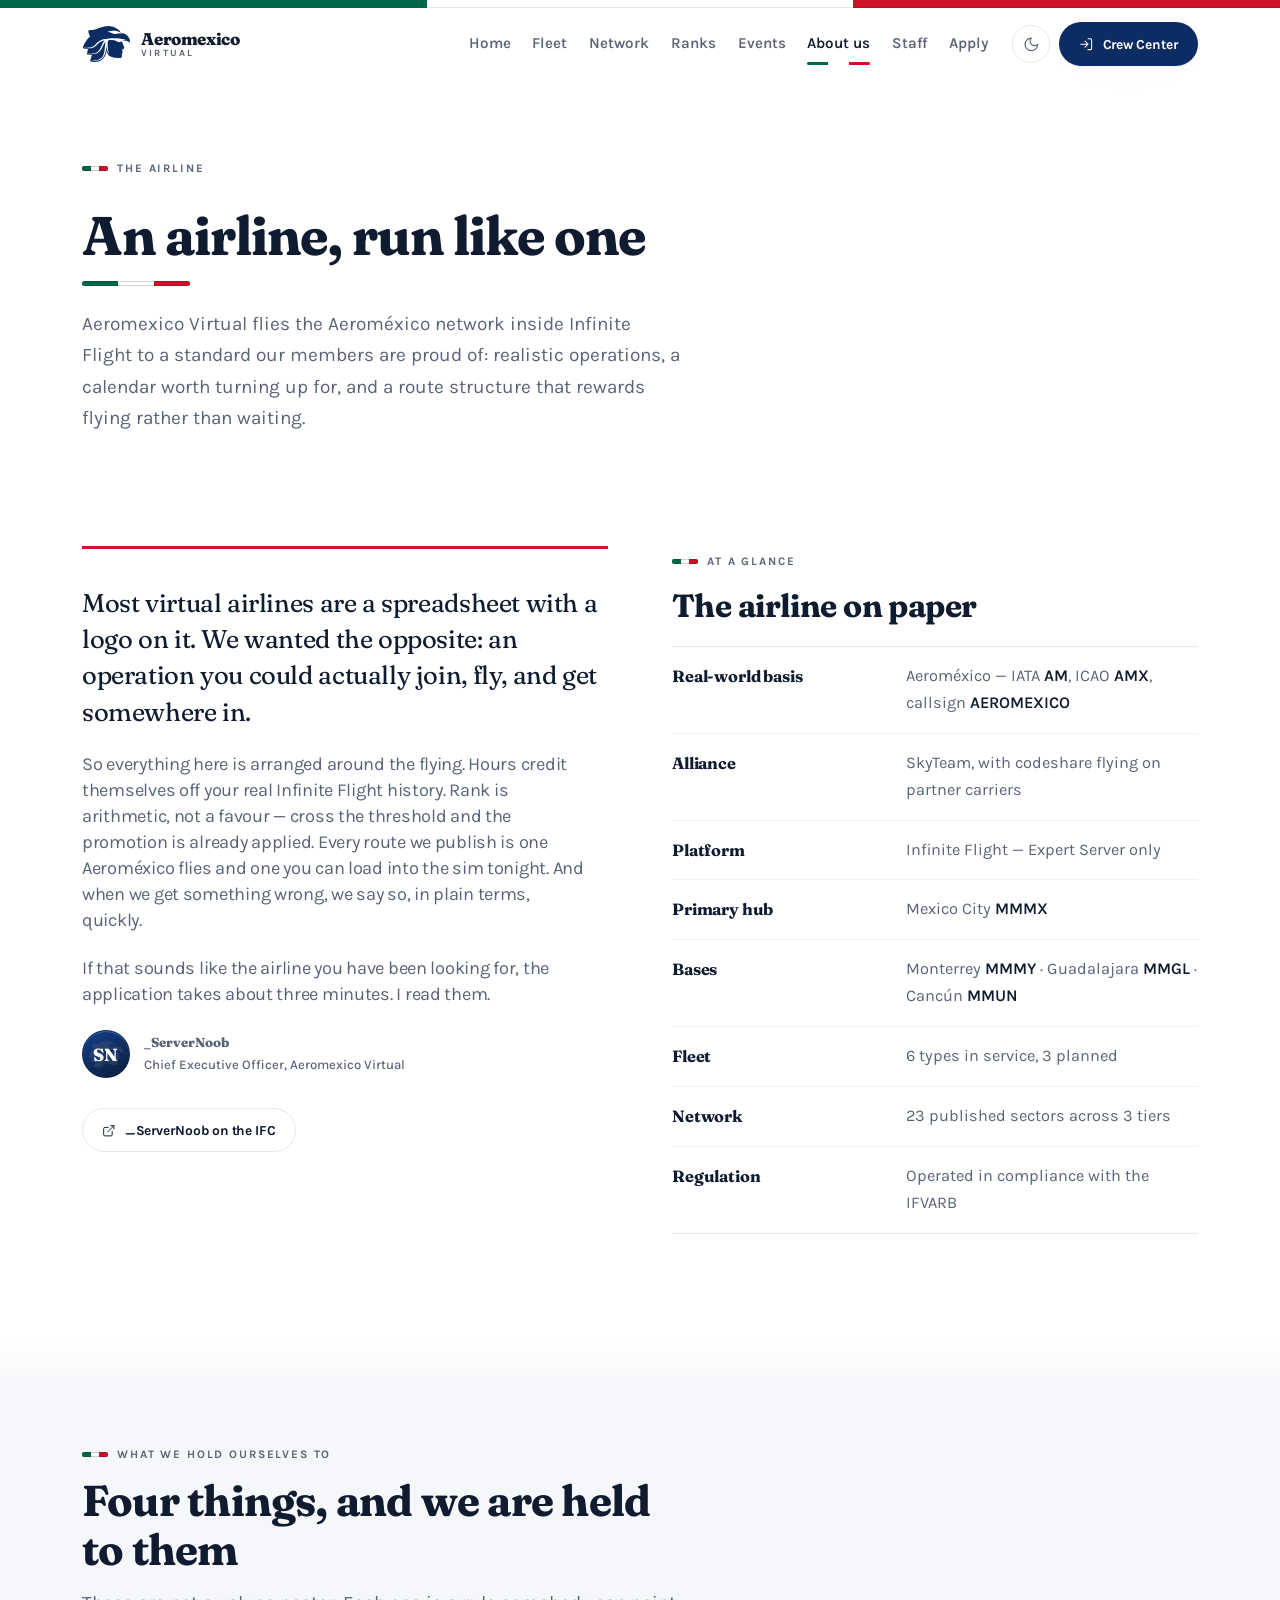
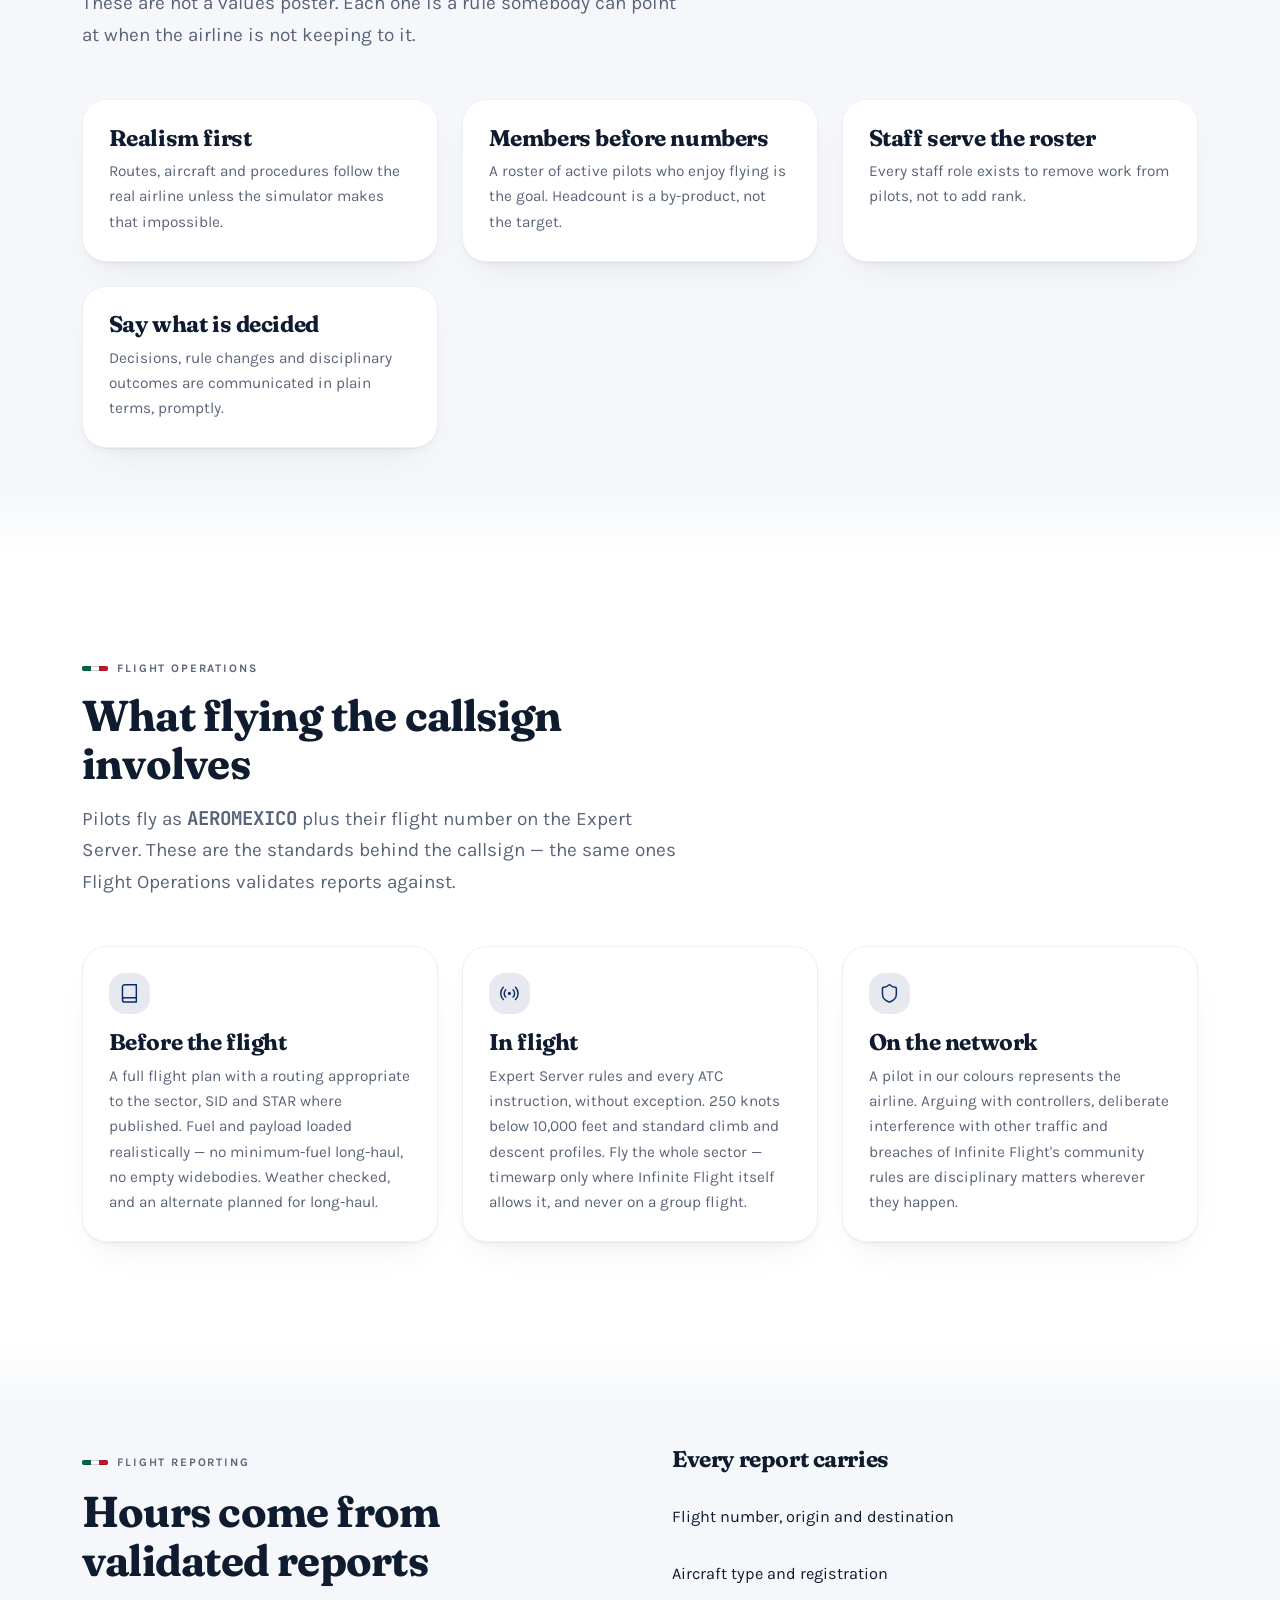
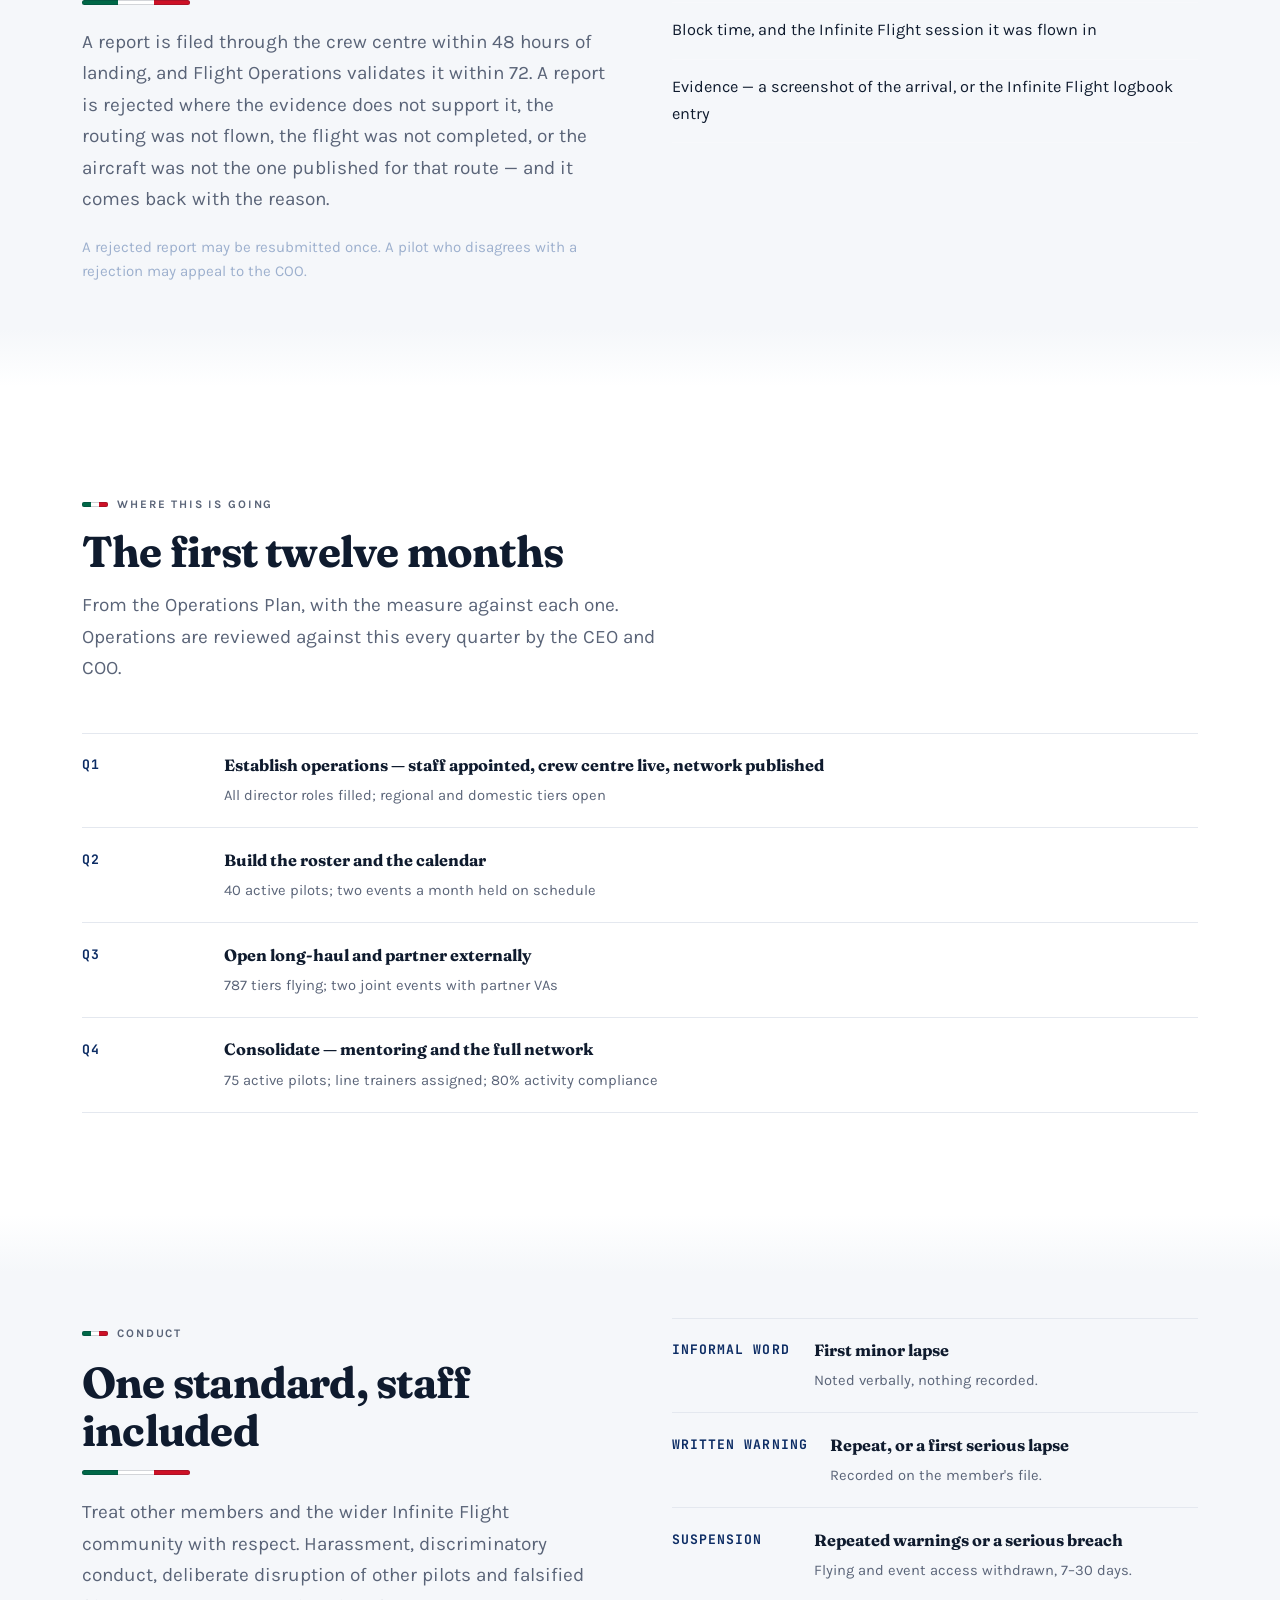
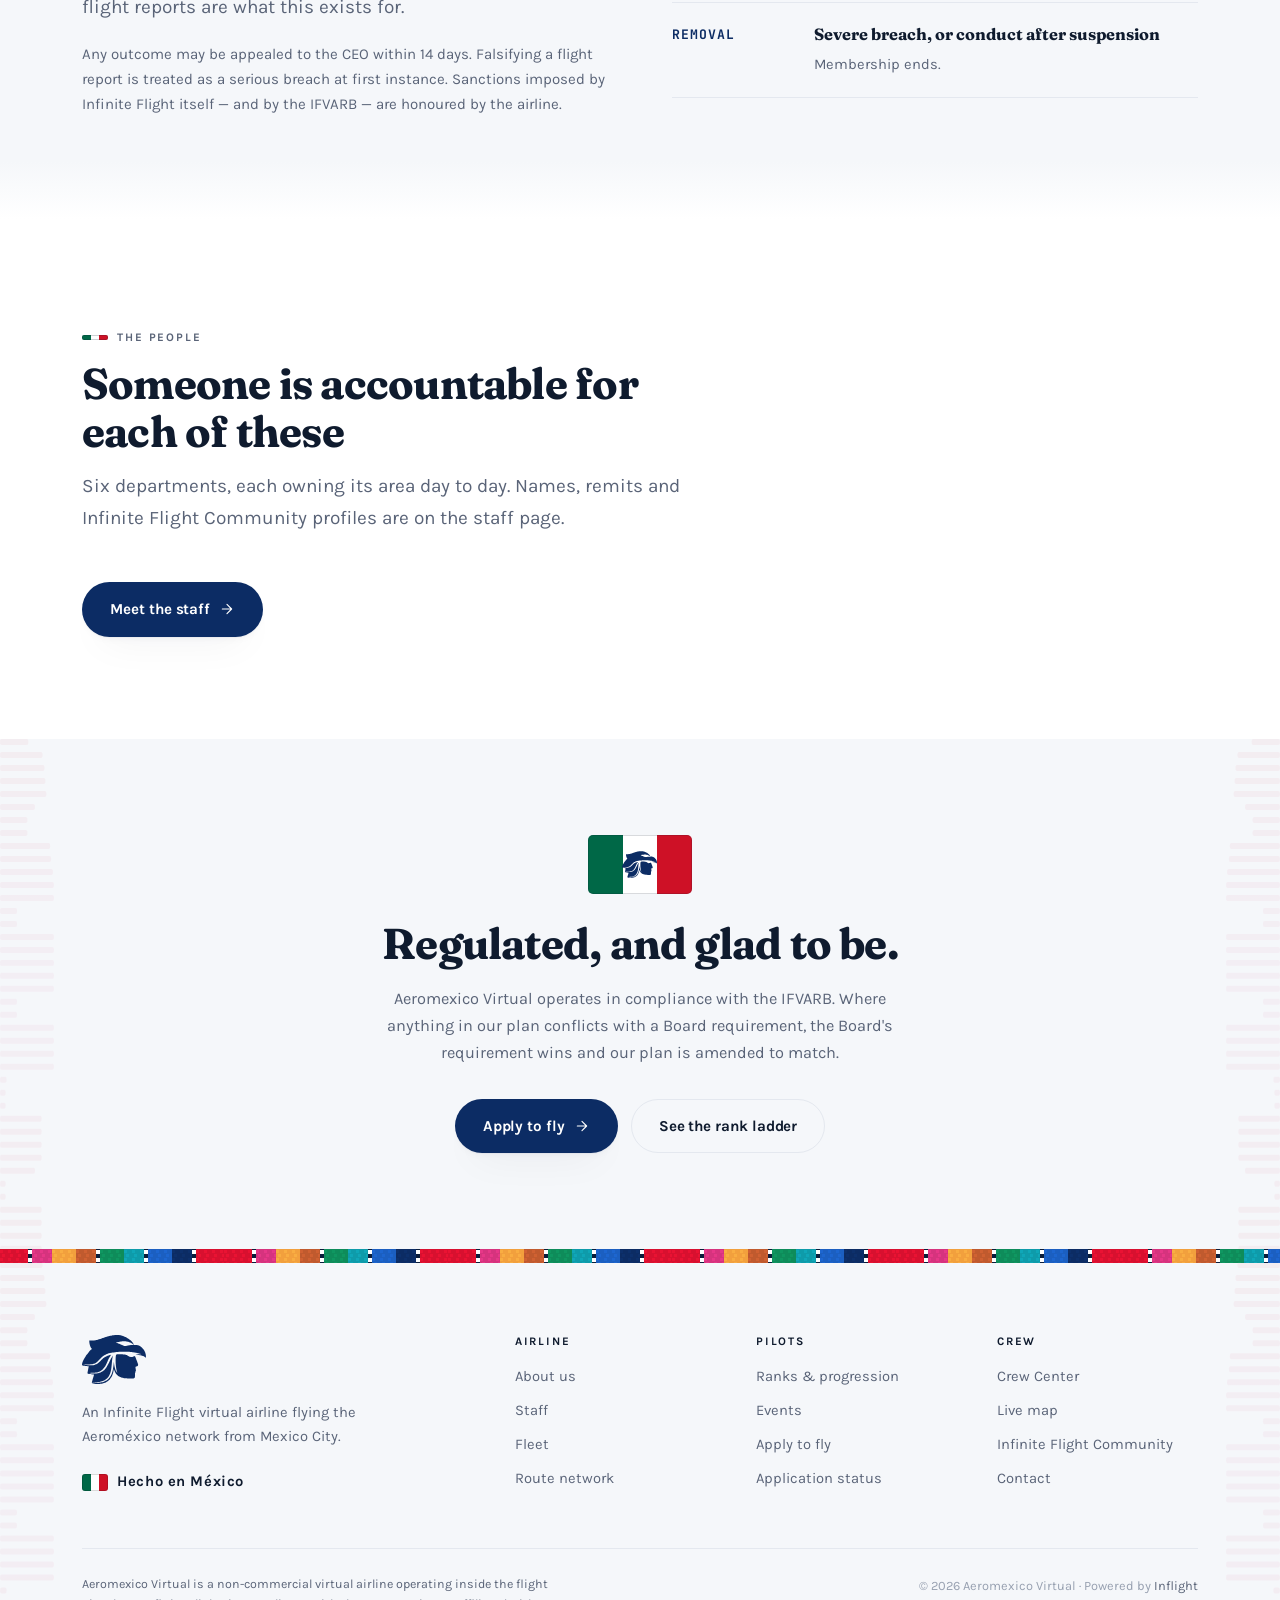
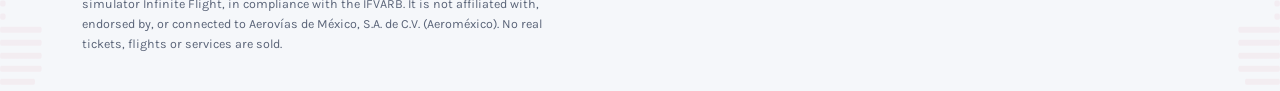
==== commit 1aeb4e52: "Answer round two: name the pages, name the airports, badge the ranks The reviewers' findings, in the" ====
--- a/about.html
+++ b/about.html
@@ -48,7 +48,7 @@
 <noscript>
     <nav class="wrap section--tight"><a href="/">Home</a> · <a href="/fleet">Fleet</a> ·
     <a href="/network">Network</a> · <a href="/ranks">Ranks</a> · <a href="/events">Events</a> ·
-    <a href="/about">Airline</a> · <a href="/staff">Staff</a> · <a href="/join">Join</a> ·
+    <a href="/about">About us</a> · <a href="/staff">Staff</a> · <a href="/apply">Apply</a> ·
     <a href="https://inflight.info/crew/aeromexico-virtual">Crew Center</a></nav>
 </noscript>
 
@@ -94,11 +94,17 @@
                         takes about three minutes. I read them.
                     </p>
                     <div class="quote__by">
-                        <span class="staff__av" aria-hidden="true" id="ceoInitials">RA</span>
+                        <span class="staff__av" aria-hidden="true" id="ceoAvatar"><b id="ceoInitials">SN</b></span>
                         <span>
-                            <b id="ceoName">Randomaviator2</b>
+                            <b id="ceoName">_ServerNoob</b>
                             <span>Chief Executive Officer, Aeromexico Virtual</span>
                         </span>
+                        <!-- The review asked for a way through to the CEO's IFC
+                             profile from here. Hidden until the script finds one
+                             on the staff record, so it can never be a dead link
+                             to a name that has changed. -->
+                        <a class="btn btn--ghost btn--sm quote__ifc" id="ceoIfc" hidden
+                           rel="noopener" target="_blank" href="#"></a>
                     </div>
                 </div>
                 <div data-reveal data-reveal-delay="80">
@@ -268,7 +274,7 @@
             <h2>Regulated, and glad to be.</h2>
             <p>Aeromexico Virtual operates in compliance with the IFVARB. Where anything in our plan conflicts with a Board requirement, the Board's requirement wins and our plan is amended to match.</p>
             <div class="hero__cta">
-                <a class="btn btn--light" href="/join">Apply to fly <span data-icon="arrow"></span></a>
+                <a class="btn btn--light" href="/apply">Apply to fly <span data-icon="arrow"></span></a>
                 <a class="btn btn--onink" href="/ranks">See the rank ladder</a>
             </div>
         </div>
@@ -292,8 +298,18 @@
     const ceo = D.staff.find(s => s.short === 'CEO');
     if (ceo && ceo.name) {
         document.getElementById('ceoName').textContent = ceo.name;
-        document.getElementById('ceoInitials').textContent =
-            ceo.name.replace(/[^A-Za-z0-9]/g, '').slice(0, 2).toUpperCase();
+        document.getElementById('ceoInitials').textContent = A.monogram(ceo.name);
+        // The same crest plate the staff cards carry, rather than a grey disc.
+        const av = document.getElementById('ceoAvatar');
+        if (av) av.insertAdjacentHTML('afterbegin',
+            `<span class="staff__av-crest">${A.MARK}</span>`);
+        const link = document.getElementById('ceoIfc');
+        if (link && ceo.ifc) {
+            link.href = 'https://community.infiniteflight.com/u/'
+                + encodeURIComponent(ceo.ifc) + '/summary';
+            link.innerHTML = `${A.icon('external')} ${esc(ceo.name)} on the IFC`;
+            link.hidden = false;
+        }
     }
 
     const a = D.airline, hubs = D.hubs;
--- a/assets/brand.css
+++ b/assets/brand.css
@@ -210,7 +210,12 @@
        under it. Named because crew.html sizes the framed crew centre against
        them — a viewport-height stage has to subtract the whole header, not
        just the bar, or the page gains five pixels of scroll it never uses. */
-    --flagline-h: 5px;
+    /* Eight, not five. The review read the five-pixel line as a loading bar,
+       which is exactly what a thin coloured strip pinned to the top of a page
+       looks like while anything on the page is still moving. At eight it reads
+       as the flag it is. crew.html sizes the framed crew centre off
+       --header-h, so it follows this on its own. */
+    --flagline-h: 8px;
     --nav-h:      4.5rem;
     --header-h:   calc(var(--flagline-h) + var(--nav-h));
 
@@ -372,6 +377,58 @@
         var(--mx-green) 0 33.333%, #FFF 0 66.666%, var(--mx-red) 0);
     box-shadow: inset 0 -1px 0 rgba(15, 27, 46, .10);
 }
+/* ---- The lockup, and the Connect sub-brand --------------------------------
+   Aeroméxico runs its regional operation as Aeroméxico Connect — a second
+   lockup, the same eagle, the word CONNECT set under the wordmark. The VA asked
+   for the virtual equivalent, and it is not an invention here: the E190 in
+   data.js already flies `livery: 'Aeromexico Connect'` on regional and feeder
+   sectors, released at Cadet, and there is already a Connect event for newer
+   pilots. Connect is what a cadet starts on. This gives that a name and a mark.
+
+   BUILT FROM TYPE, NOT FROM THEIR LOGO FILE. The VA sent the real Aeroméxico
+   Connect lockup as a picture. Shipping that would be shipping the airline's
+   registered wordmark as artwork, which is the provenance problem the serape
+   note already walks through — and it would be the only raster brand asset on
+   a site that draws its mark from a traced SVG and sets everything else in
+   type. So this is the nav's own wordmark treatment with a third line added:
+   Fraunces for the name, the letter-spaced sans beneath it for the sub-brand.
+   Same eagle, our typography.
+
+   Sub-brand centred UNDER the wordmark rather than beside it, which is the one
+   structural thing carried over from the real lockup — it is what makes a
+   sub-brand read as a division of the airline rather than as a second airline
+   standing next to it. */
+.lockup { display: inline-flex; align-items: center; gap: .8rem; }
+.lockup .mark { width: 3rem; color: var(--am-blue); flex: none; }
+.lockup__type { display: grid; justify-items: center; line-height: 1; min-width: 0; }
+.lockup__type b {
+    font-family: var(--font-display); font-weight: 800;
+    font-variation-settings: 'SOFT' 50, 'WONK' 1;
+    font-size: clamp(1.15rem, 2.4vw, 1.5rem); letter-spacing: -.02em;
+    color: var(--ink);
+}
+.lockup__type span {
+    margin-top: .34rem;
+    font-size: clamp(.6rem, 1.1vw, .7rem); font-weight: 700;
+    letter-spacing: .3em; text-transform: uppercase; color: var(--muted);
+    /* The tracking pushes the last letter off its own centre; the padding puts
+       the word back over the wordmark above it. */
+    padding-left: .3em;
+}
+/* Inline-flex by default so it can sit in a line of type. Standing on its own
+   it needs to be a block, or it shares a line with whatever came before it —
+   which on the home two-up put the eyebrow and the lockup side by side. */
+.lockup--block { display: flex; }
+.lockup--lg .mark { width: 4rem; }
+.lockup--lg .lockup__type b { font-size: clamp(1.4rem, 3vw, 1.95rem); }
+
+/* On a dark ground the eagle goes to the on-dark blue, like every other place
+   the mark is used against navy. */
+:root[data-theme="dark"] .lockup .mark { color: var(--am-blue-300); }
+@media (prefers-color-scheme: dark) {
+    :root:not([data-theme="light"]) .lockup .mark { color: var(--am-blue-300); }
+}
+
 /* ---- The crest ------------------------------------------------------------
    The tricolour with a crest in the centre band. THE CREST IS OURS, NOT THE
    NATION'S, and that is a deliberate substitution rather than an approximation.
@@ -807,24 +864,44 @@
 .twoup { position: relative; display: grid; align-items: center; }
 .twoup--tint { background: var(--bg-alt); }
 
+/* NOTHING IS CROPPED — the same rule the hero stage is built around, and the
+   first version of this component broke it three separate ways.
+
+   The fleet photographs are 1920x886, a ratio of 2.167. What was here:
+
+     --square   a 4/3 box with object-fit: cover, which throws away about 39%
+                of the width. Both wingtips.
+     --square   above 62rem, `aspect-ratio: auto; min-height: 26rem` with
+                `height: 100%` — so the box took whatever height the TEXT
+                column happened to be and cropped the aeroplane to fit it. The
+                crop changed with the length of the copy beside it.
+     --circle   a square box, which throws away about 54%. That is most of an
+                aeroplane.
+
+   The fix is the hero panel's: give the box the photograph's OWN ratio, and
+   `cover` becomes an exact fit — no crop and no letterbox, at any width, with
+   no dependence on the text beside it. --photo-ratio is a variable so a source
+   of a different shape can say so rather than being cropped to this one. */
 .twoup__media { position: relative; min-width: 0; }
 .twoup__media img {
-    width: 100%; height: 100%; display: block;
+    width: 100%; height: auto; display: block;
+    aspect-ratio: var(--photo-ratio, 1920 / 886);
     object-fit: cover;
+    /* The tinted ground is what shows while an off-site image is in flight, so
+       the panel holds its shape instead of flashing white. */
     background: var(--surface-2);
 }
-/* The tinted ground behind a loading photograph, and the hairline that keeps a
-   pale image from dissolving into the page — same reasoning as the hero panel. */
-.twoup--square .twoup__media img { aspect-ratio: 4 / 3; }
-.twoup--circle .twoup__media {
-    padding: clamp(1.5rem, 5vw, 3.5rem);
-    display: grid; justify-items: center;
-}
-.twoup--circle .twoup__media img {
-    aspect-ratio: 1; width: min(100%, 26rem); height: auto;
-    border-radius: 50%;
-    box-shadow: var(--shadow-lg);
-}
+
+/* --circle IS GONE, and this note is here so it is not casually re-added. A
+   disc is a square box, and the only photography this site has is 2.167:1 —
+   there is no version of a circle that holds one of these without cutting the
+   aeroplane in half. It looked right in the reference because the pictures
+   there are of PEOPLE, shot square.
+
+   If squarish photography ever arrives, bring it back as a variant that sets
+   --photo-ratio: 1 and states that requirement out loud. Until then a shape
+   that can only be filled by breaking the site's oldest rule is not a shape
+   this component should offer. */
 
 .twoup__text { padding: clamp(2.25rem, 6vw, 4rem) clamp(1.15rem, 4vw, 2rem); }
 .twoup__text > * + * { margin-top: 1rem; }
@@ -847,7 +924,9 @@
        floating in the centre of its own half. */
     .twoup:not(.twoup--right) .twoup__text { padding-inline: clamp(2.5rem, 5vw, 4.5rem) clamp(1.5rem, 4vw, 3rem); }
     .twoup--right .twoup__text { margin-left: auto; padding-inline: clamp(1.5rem, 4vw, 3rem) clamp(2.5rem, 5vw, 4.5rem); }
-    .twoup--square .twoup__media img { aspect-ratio: auto; min-height: 26rem; }
+    /* No aspect override here on purpose. The image keeps the photograph's
+       ratio at every width; it is the TEXT column that grows, and
+       `align-items: center` on the section centres the picture against it. */
 }
 
 /* ============================ NAV ========================================
@@ -959,7 +1038,12 @@
     font-size: .6rem; font-weight: 700; text-transform: uppercase;
     letter-spacing: .22em; color: var(--muted);
 }
-.nav__links { display: none; align-items: center; gap: 1.9rem; }
+/* The site map gained Home, About us and Staff in the round-2 review, so there
+   are eight entries here where there were six. At a fixed 1.9rem gap that
+   overran the bar between 992px (where the desktop nav appears) and about
+   1150px, pushing the Crew Center button off the end. The gap now scales with
+   the viewport and only reaches its old value on a wide screen. */
+.nav__links { display: none; align-items: center; gap: clamp(1rem, 1.7vw, 1.9rem); }
 .nav__links a {
     font-size: .95rem; font-weight: 600; color: var(--muted);
     transition: color .2s var(--ease); position: relative; padding-block: .35rem;
@@ -1357,6 +1441,138 @@
 
 /* The disclaimer is not decoration — keep it legible. */
 .disclaimer { font-size: .78rem; line-height: 1.6; color: var(--muted); max-width: 68ch; }
+
+/* ============================ PAGE TRANSITIONS ===========================
+   Every link on this site is a real navigation to a real document — there is
+   no router here and there should not be one. What was missing was the frame
+   between the two: the old page vanished and the new one appeared, which reads
+   as a snap even when the load itself is instant.
+
+   Cross-document view transitions fix exactly that and need no JavaScript. The
+   browser snapshots the outgoing page, snapshots the incoming one, and
+   animates between them; a browser that does not support it navigates the way
+   it always did. There is no fallback to write and nothing to go wrong.
+
+   The chrome is NAMED so it does not take part. Without this the whole
+   viewport cross-fades, header and footer included — and a navigation bar
+   dissolving into an identical navigation bar is the one thing that would make
+   this feel worse rather than better. Named, it is lifted out of the root
+   snapshot and simply persists while the content changes underneath it, which
+   is the whole effect: the frame stays, the page moves.
+
+   Out goes faster than in comes: 180ms against 340ms. Symmetrical timing reads
+   as a dissolve — for a moment neither page is really there. Clearing the old
+   one quickly and letting the new one arrive on its own curve reads as the new
+   page ARRIVING, which is what actually happened. */
+@view-transition { navigation: auto; }
+
+[data-site-nav]    { view-transition-name: site-chrome-top; }
+[data-site-footer] { view-transition-name: site-chrome-bottom; }
+
+@keyframes vt-out { to   { opacity: 0; } }
+@keyframes vt-in  { from { opacity: 0; transform: translateY(10px); } }
+
+::view-transition-old(root) { animation: vt-out .18s var(--ease) both; }
+::view-transition-new(root) { animation: vt-in .34s var(--ease-rise) both; }
+
+/* Asked for less motion: navigate the way the browser always did. `none` here
+   is not a degraded transition, it is no transition — which is the honest
+   reading of the request. */
+@media (prefers-reduced-motion: reduce) {
+    @view-transition { navigation: none; }
+}
+
+/* ============================ SEARCH & PAGER =============================
+   Five sectors a page, and a box to search them. Both exist because the route
+   list had grown past the point where scrolling it was reading it.
+
+   The pager states the range in words as well as offering the buttons —
+   "Showing 6-10 of 23" — because Previous/Next alone tells you which way you
+   can go and nothing about where you are or how much is left. */
+.route-controls { margin-bottom: clamp(1.1rem, 2.5vw, 1.5rem); }
+
+.field { display: block; position: relative; }
+.field input {
+    width: 100%;
+    padding: .82rem 1.15rem;
+    background: var(--surface);
+    border: 1px solid var(--line);
+    border-radius: 999px;
+    color: var(--ink);
+    font-size: .95rem;
+    transition: border-color .2s var(--ease), box-shadow .2s var(--ease);
+}
+.field input::placeholder { color: var(--faint); }
+.field input:focus {
+    outline: none;
+    border-color: var(--accent);
+    box-shadow: 0 0 0 3px color-mix(in srgb, var(--accent) 16%, transparent);
+}
+/* Safari draws its own clear affordance on type=search and it does not follow
+   the theme; the field is short enough that clearing it by hand is no hardship. */
+.field input::-webkit-search-decoration,
+.field input::-webkit-search-cancel-button { -webkit-appearance: none; }
+
+.pager {
+    display: flex; flex-wrap: wrap; align-items: center; justify-content: space-between;
+    gap: .9rem 1.4rem;
+    margin-top: clamp(1.1rem, 2.5vw, 1.5rem);
+}
+.pager__count { font-size: .88rem; color: var(--muted); margin: 0; }
+.pager__count b { color: var(--ink); font-weight: 700; font-family: var(--font-mono); }
+.pager__nav { display: flex; align-items: center; gap: .8rem; }
+.pager__at {
+    font-size: .84rem; color: var(--muted);
+    font-family: var(--font-mono); white-space: nowrap;
+}
+.pager .btn[disabled] { opacity: .4; pointer-events: none; }
+
+/* ============================ SKELETON ===================================
+   For the second half of the same complaint: a section that is in the layout
+   but still waiting on the crew centre used to pop its content in. This is the
+   shape of what is coming, held until it arrives.
+
+   WHERE THIS SITS AGAINST THE NO-PLACEHOLDER RULE, because the rule is real
+   and this is not a hole in it. What crew.js and hero.js refuse is INVENTED
+   DATA — a row of dashes, a sample sector, a plausible figure nobody flew, on
+   a page whose whole argument is that every hour on it was flown. A skeleton
+   claims nothing. It is a grey rectangle that says "something is loading
+   here", and it resolves to one of exactly two things: the real content, or
+   the .empty note saying there is none. It never resolves to a number.
+
+   The rule it must obey: only ever shown where the section is ALREADY in the
+   layout and a request is genuinely in flight. A skeleton for something that
+   turns out not to exist is worse than showing nothing, because it promised. */
+.skeleton { display: grid; gap: .8rem; }
+.skeleton__row { display: grid; gap: .55rem; }
+.skeleton__bar,
+.skeleton__block {
+    border-radius: var(--radius-sm);
+    background: var(--surface-2);
+    position: relative; overflow: hidden;
+}
+.skeleton__bar   { height: .78rem; }
+.skeleton__bar--sm { height: .62rem; width: 42%; }
+.skeleton__bar--md { width: 76%; }
+.skeleton__block { aspect-ratio: 1; border-radius: var(--radius); }
+
+/* One sweep across the whole group rather than a separate animation per bar,
+   so a column of them reads as one surface catching the light instead of a
+   dozen things blinking out of step. */
+.skeleton__bar::after,
+.skeleton__block::after {
+    content: ""; position: absolute; inset: 0;
+    background: linear-gradient(90deg,
+        transparent 0, color-mix(in srgb, var(--ink) 6%, transparent) 50%, transparent 100%);
+    animation: skeleton-sweep 1.5s linear infinite;
+}
+@keyframes skeleton-sweep {
+    from { transform: translateX(-100%); }
+    to   { transform: translateX(100%); }
+}
+@media (prefers-reduced-motion: reduce) {
+    .skeleton__bar::after, .skeleton__block::after { animation: none; }
+}
 
 /* ============================ REVEAL =====================================
    What was here: everything on every page rose 14px over 700ms on `--ease`,
@@ -1682,6 +1898,63 @@
 }
 .route-card__meta .rank-chip { margin-left: auto; }
 
+/* ---- Flagship destinations -----------------------------------------------
+   Six cards above the full sector list. The mobile review's finding was that
+   landing on twenty-three routes is not an invitation, and it is right — but
+   the answer is to LEAD with a few, not to hide the rest. The list is still
+   directly below, filtered and searchable. */
+.highlight { display: grid; align-content: start; gap: .2rem; }
+.highlight__region {
+    font-size: .7rem; font-weight: 800; letter-spacing: .14em;
+    text-transform: uppercase; color: var(--accent);
+}
+.highlight__city {
+    margin: .5rem 0 0; font-size: clamp(1.4rem, 2.6vw, 1.8rem);
+    letter-spacing: -.02em; line-height: 1.15;
+}
+.highlight__pair {
+    margin: .35rem 0 0; font-size: .92rem; font-weight: 700; color: var(--muted);
+    letter-spacing: .04em;
+}
+.highlight__pair i { font-style: normal; color: var(--am-red); padding-inline: .25rem; }
+
+/* ---- The bases -----------------------------------------------------------
+   Two reviewers said these cards looked plain. They now open on a plate — a
+   photograph when the VA has one of its own in data.js, otherwise the crest on
+   the livery with the IATA code set into it — and carry the aerodrome's own
+   runway count, elevation and terminals under the sector count. */
+.hub-card { display: grid; align-content: start; }
+.hub-card__plate {
+    position: relative; aspect-ratio: 16 / 9; margin: -.4rem 0 1rem;
+    border-radius: calc(var(--radius) - .35rem); overflow: hidden;
+    background: linear-gradient(145deg, var(--am-blue-600) 0%, var(--am-navy) 68%);
+    display: grid; place-items: center;
+}
+/* The serape weave, at the foot of the plate: the same three stops as the
+   flagline, so the base card is tied to the airline's own flag rather than to
+   a stock gradient. */
+.hub-card__plate::after {
+    content: ""; position: absolute; left: 0; right: 0; bottom: 0; height: 4px;
+    background: linear-gradient(90deg,
+        var(--mx-green) 0 33.333%, #FFF 0 66.666%, var(--mx-red) 0);
+}
+.hub-card__crest {
+    position: absolute; inset: 0; display: grid; place-items: center;
+    color: #FFF; opacity: .26;
+}
+.hub-card__crest .mark { width: 46%; }
+.hub-card__iata {
+    position: relative; z-index: 1; color: #FFF;
+    font-size: clamp(1.8rem, 4vw, 2.4rem); font-weight: 700; letter-spacing: .12em;
+    text-shadow: 0 2px 12px rgba(7, 20, 38, .55);
+}
+.hub-card__plate.has-photo { background: var(--surface-2); }
+.hub-card__plate img { width: 100%; height: 100%; object-fit: cover; display: block; }
+.hub-card__note {
+    margin: .6rem 0 0; font-size: .88rem; line-height: 1.55;
+    color: color-mix(in srgb, currentColor 62%, transparent);
+}
+
 /* ============================ RANK LADDER ================================
    The ranks page. The old ladder was seven rows of name-and-hours, which is
    what the review called "numerical rather than developmental" — it said what
@@ -1699,6 +1972,10 @@
     .ladder__row { grid-template-columns: minmax(0, 15rem) minmax(0, 1fr); }
 }
 .ladder__lead { display: grid; gap: .35rem; align-content: start; }
+.ladder__insignia-note {
+    font-size: .74rem; letter-spacing: .1em; text-transform: uppercase;
+    color: var(--faint); font-weight: 700;
+}
 .ladder__name {
     font-family: var(--font-display); font-weight: 800; letter-spacing: -.015em;
     font-size: clamp(1.15rem, 2.2vw, 1.4rem); line-height: 1.15;
@@ -1706,8 +1983,40 @@
 .ladder__hours {
     font-family: var(--font-mono); font-size: .95rem; font-weight: 600; color: var(--accent);
 }
-.ladder__body { display: grid; gap: .8rem; }
+.ladder__body { display: grid; gap: .9rem; }
 .ladder__body p { margin: 0; color: var(--muted); }
+/* "The font size is a bit small, making it a bit hard to read." It was .92rem
+   for the duty line and body size for the note, on a page whose whole job is
+   to be read carefully. The lead line is now set at reading size in the ink,
+   and the duty line stays quiet but no longer shrinks. */
+.ladder__note { font-size: 1.06rem; line-height: 1.6; color: var(--ink) !important; }
+.ladder__duty { font-size: .98rem; line-height: 1.6; }
+
+/* ---- What a rank gets you ------------------------------------------------
+   The review asked for privileges against each rank, and a list of them under
+   the rank's own description is where a pilot looks for them. Ruled rather
+   than boxed, like everything else here that is information. */
+.ladder__perks { display: grid; gap: .5rem; }
+.ladder__perks h3 {
+    margin: 0; font-family: var(--font-text);
+    font-size: .72rem; font-weight: 800; letter-spacing: .14em;
+    text-transform: uppercase; color: var(--accent);
+}
+.ladder__perks ul { list-style: none; margin: 0; padding: 0; display: grid; gap: .1rem; }
+.ladder__perks li {
+    position: relative; padding: .5rem 0 .5rem 1.5rem;
+    font-size: .98rem; line-height: 1.55; color: var(--muted);
+    border-top: 1px solid var(--line-soft);
+}
+.ladder__perks li:first-child { border-top: 0; }
+/* The tick is the airline's, not a bullet: this is a list of things you HAVE
+   at this rank, which is what a check mark says and a disc does not. */
+.ladder__perks li::before {
+    content: ""; position: absolute; left: 0; top: .82em;
+    width: .7rem; height: .38rem; border: 2px solid var(--accent);
+    border-top: 0; border-right: 0; transform: rotate(-45deg);
+}
+.ladder__perks li b { color: var(--ink); font-weight: 700; }
 .ladder__facts {
     display: flex; flex-wrap: wrap; gap: .5rem 1.6rem;
     padding-top: .3rem;
@@ -1724,6 +2033,49 @@
 /* The bars are a rank insignia, not a chart: one more bar per rung. */
 .ladder__bars { display: flex; gap: 3px; align-items: flex-end; height: 1.1rem; }
 .ladder__bars i { width: 4px; border-radius: 2px; background: var(--accent); display: block; }
+
+/* ---- Rank insignia --------------------------------------------------------
+   The epaulette, drawn rather than fetched. A navy board with one to four gold
+   bars across it — the flight deck's own grammar, which a pilot reads without
+   being told what it means, and which the ascending bar chart that used to sit
+   here did not. The two senior grades add the wing; the appointed rank wears
+   the crest in place of bars, because it is not a step on the same ladder.
+
+   Kept at a size that works beside the rank name at every width: the board is
+   sized in ems off the row, so it scales with the type rather than against it. */
+.insignia {
+    display: flex; flex-direction: column; justify-content: center; gap: .26em;
+    width: 3.4rem; height: 2.2rem; padding: .3em .42em; border-radius: .28rem;
+    background: linear-gradient(160deg, var(--am-navy), var(--am-blue-600));
+    box-shadow: inset 0 1px 0 rgba(255, 255, 255, .22),
+                0 1px 3px rgba(15, 27, 46, .3);
+    position: relative; overflow: hidden;
+}
+.insignia i {
+    display: block; height: .2rem; border-radius: 1px;
+    background: linear-gradient(90deg,
+        var(--am-marigold), color-mix(in srgb, var(--am-marigold) 62%, #FFF), var(--am-marigold));
+}
+/* The wing: a single gold chevron across the top corner of the board, which is
+   how the senior grades are marked without adding a fifth bar that would read
+   as a rank that does not exist. */
+.insignia--wing::after {
+    content: ""; position: absolute; top: -.42rem; right: -.62rem;
+    width: 1.5rem; height: 1.5rem; transform: rotate(45deg);
+    background: color-mix(in srgb, var(--am-marigold) 88%, transparent);
+}
+.insignia--crest {
+    display: grid; place-items: center; padding: .24rem;
+    background: linear-gradient(160deg, var(--am-red), var(--am-navy));
+}
+/* `.mark` is a masked box that takes its size from a width and its colour from
+   currentColor, so a height here would fight its own aspect-ratio. */
+.insignia--crest { color: #FFF; }
+.insignia--crest .mark { width: 1.6rem; }
+@media (prefers-reduced-motion: no-preference) {
+    .insignia { transition: transform .3s var(--ease); }
+    .ladder__row:hover .insignia { transform: translateY(-2px) rotate(-2deg); }
+}
 
 /* ============================ STAFF ======================================
    Four reviewers asked for this page. A role with nobody in it says so — the
@@ -1754,14 +2106,60 @@
     color: var(--accent);
 }
 .staff__id { display: flex; align-items: center; gap: .9rem; }
+
+/* THE PORTRAIT PLATE. The mobile review reported the staff images as blank,
+   and the grey disc with two letters in it deserved that: it reads as a
+   photograph that failed to load. It is now the airline's own crest on the
+   livery, with the monogram set over it — a designed plate rather than an
+   empty slot, so a card with no photograph still looks finished. When the VA
+   has real portraits, an <img> dropped inside this same box replaces the
+   crest with no other change.
+
+   The IFC avatar is deliberately NOT fetched: Discourse serves those from a
+   per-upload URL this repo cannot know, so guessing one would give every card
+   a 404 — the reported bug again, with a network request attached. */
 .staff__av {
     width: 3rem; height: 3rem; border-radius: 50%; flex: none;
-    display: grid; place-items: center;
-    background: var(--surface-2); color: var(--accent);
-    font-family: var(--font-display); font-weight: 800; font-size: 1.15rem;
-    border: 1px solid var(--line);
-}
-.staff__av--vacant { color: var(--faint); }
+    display: grid; place-items: center; position: relative; overflow: hidden;
+    background: linear-gradient(150deg, var(--am-blue-600), var(--am-navy));
+    color: #FFF;
+    font-family: var(--font-display); font-weight: 800; font-size: 1.1rem;
+    border: 1px solid color-mix(in srgb, var(--am-navy) 40%, transparent);
+    box-shadow: inset 0 1px 0 rgba(255, 255, 255, .2);
+}
+.staff__av > b { position: relative; z-index: 1; letter-spacing: .02em; }
+.staff__av img {
+    position: absolute; inset: 0; width: 100%; height: 100%;
+    object-fit: cover; z-index: 2;
+}
+/* The crest sits behind the monogram at low contrast — present enough to be
+   the airline's plate, quiet enough that two letters still read over it. */
+.staff__av-crest {
+    position: absolute; inset: 0; display: grid; place-items: center;
+    opacity: .3; color: #FFF;
+}
+.staff__av-crest .mark { width: 78%; }
+/* A vacancy is a DIFFERENT thing from a missing picture, and has to look it:
+   no monogram, the crest alone, and the livery drained out of the plate. */
+.staff__av--vacant {
+    background: var(--surface-2); border-color: var(--line); color: var(--faint);
+    box-shadow: none;
+}
+.staff__av--vacant .staff__av-crest { opacity: .38; color: var(--faint); }
+
+/* The foot of the card: who the role answers to on the left, the way through
+   to their IFC profile on the right. The review asked for a profile button on
+   every staff member, and a name with an underline was not reading as one. */
+.staff__foot {
+    display: flex; align-items: center; justify-content: space-between;
+    gap: .8rem; flex-wrap: wrap; margin-top: .3rem; padding-top: .9rem;
+    border-top: 1px solid var(--line-soft);
+}
+.staff__ifc { flex: none; }
+.staff__ifc svg { width: .85rem; height: .85rem; }
+/* The signature block on /about and / carries the same button. */
+.quote__ifc { margin-top: 1rem; }
+.quote__ifc svg { width: .85rem; height: .85rem; }
 .staff__name {
     font-family: var(--font-display); font-weight: 800; letter-spacing: -.015em;
     font-size: 1.22rem; line-height: 1.2;
@@ -1807,9 +2205,21 @@
     max-width: 46ch; margin: 0; color: var(--ink);
 }
 .quote p + p { font-size: clamp(1.02rem, 1.6vw, 1.14rem); font-family: var(--font-body); color: var(--muted); }
-.quote__by { display: flex; align-items: center; gap: .9rem; }
+/* Wraps because the signature gained an IFC profile button beside the name in
+   the round-2 review, and three items on one line do not fit a narrow column. */
+.quote__by { display: flex; align-items: center; gap: .9rem; flex-wrap: wrap; }
 .quote__by b { font-family: var(--font-display); font-weight: 800; }
 .quote__by span { font-size: .82rem; color: var(--muted); display: block; font-weight: 500; font-family: var(--font-body); }
+/* The signature's avatar is a <span> too, so the rule above was recolouring
+   the portrait plate and its crest to the muted grey and shrinking the
+   monogram to caption size — which is what made the initials invisible on the
+   navy plate. Restated at matching specificity rather than by reordering, so
+   an edit to either rule cannot quietly bring it back. */
+.quote__by span.staff__av {
+    display: grid; color: #FFF;
+    font-family: var(--font-display); font-weight: 800; font-size: 1.1rem;
+}
+.quote__by span.staff__av-crest { display: grid; color: #FFF; }
 
 /* ============================ FACT ROWS ==================================
    A definition list set as ruled rows. Used for the identity table on /about
@@ -2133,6 +2543,30 @@
    for; in here the row-gap above is already doing that job. */
 .hero--live .hero__facts--band { margin-top: .4rem; }
 
+/* ---- The welcome ---------------------------------------------------------
+   Added in the round-2 review, and it goes ABOVE the aircraft plate. Three
+   reviewers arrived at the same finding from different directions: the page
+   opened on a fleet card, the first thing read was an aircraft type ("777-200
+   confuses me"), and nothing on the opening screen said what this is. The
+   hero's case for having no headline was sound right up until somebody looked
+   at it who did not already know the airline.
+
+   It is set as reading copy, not as a slogan laid over a photograph — the
+   thing the original hero was written to avoid. The aeroplane still names
+   itself directly underneath. */
+.hero__welcome { display: grid; gap: .7rem; justify-items: center; max-width: 60ch; margin-inline: auto; }
+.hero__welcome-head {
+    margin: 0; font-size: clamp(1.45rem, 3.4vw, 2.3rem);
+    line-height: 1.15; letter-spacing: -.02em; text-wrap: balance;
+}
+.hero__welcome-copy {
+    margin: 0; color: var(--muted); font-size: clamp(1rem, 1.5vw, 1.08rem);
+    line-height: 1.65; max-width: 58ch; text-wrap: pretty;
+}
+/* A rule between the welcome and the aeroplane, so the two read as two things
+   rather than as one long column of centred text. */
+.hero__welcome + .hero__plate { padding-top: clamp(1rem, 2.4vw, 1.6rem); border-top: 1px solid var(--line); }
+
 /* ---- The plate -----------------------------------------------------------
    What the headline used to be, and set as display type because it IS the
    headline now. The difference is that every word of it is read off the fleet
@@ -2271,14 +2705,16 @@
     display: grid; gap: .18rem;
     padding-top: .7rem; border-top: 1px solid var(--line);
 }
-.hero__leg-route { font-size: .95rem; font-weight: 700; color: var(--ink); letter-spacing: -.01em; }
+.hero__leg-route { font-size: 1rem; font-weight: 700; color: var(--ink); letter-spacing: -.01em; }
 .hero__leg-route i { font-style: normal; color: var(--am-red); padding-inline: .1rem; }
-.hero__leg-who { font-size: .85rem; color: var(--muted); }
-.hero__leg-meta {
-    display: flex; flex-wrap: wrap; gap: .2rem .7rem;
-    font-size: .74rem; color: var(--faint);
-}
-.hero__leg-meta b { color: var(--muted); font-weight: 700; }
+/* "Flown by _ServerNoob", which is the whole of the review's note about this
+   strip. The four columns of 11px grey that used to sit under each sector —
+   flight number, type, block time, how long ago — are gone: a reader skipping
+   between them could not see what they came for, and every one of them is a
+   click away in the crew centre. */
+.hero__leg-who { font-size: .88rem; color: var(--muted); }
+.hero__leg-who b { color: var(--ink); font-weight: 700; }
+.hero__leg-meta { font-size: .74rem; color: var(--faint); }
 /* One leg on a phone, two on a large one, three from tablet up. The strip is
    context, not a list to read — three sectors stacked on a 375px screen would
    push the counted facts off the opening screen entirely. */
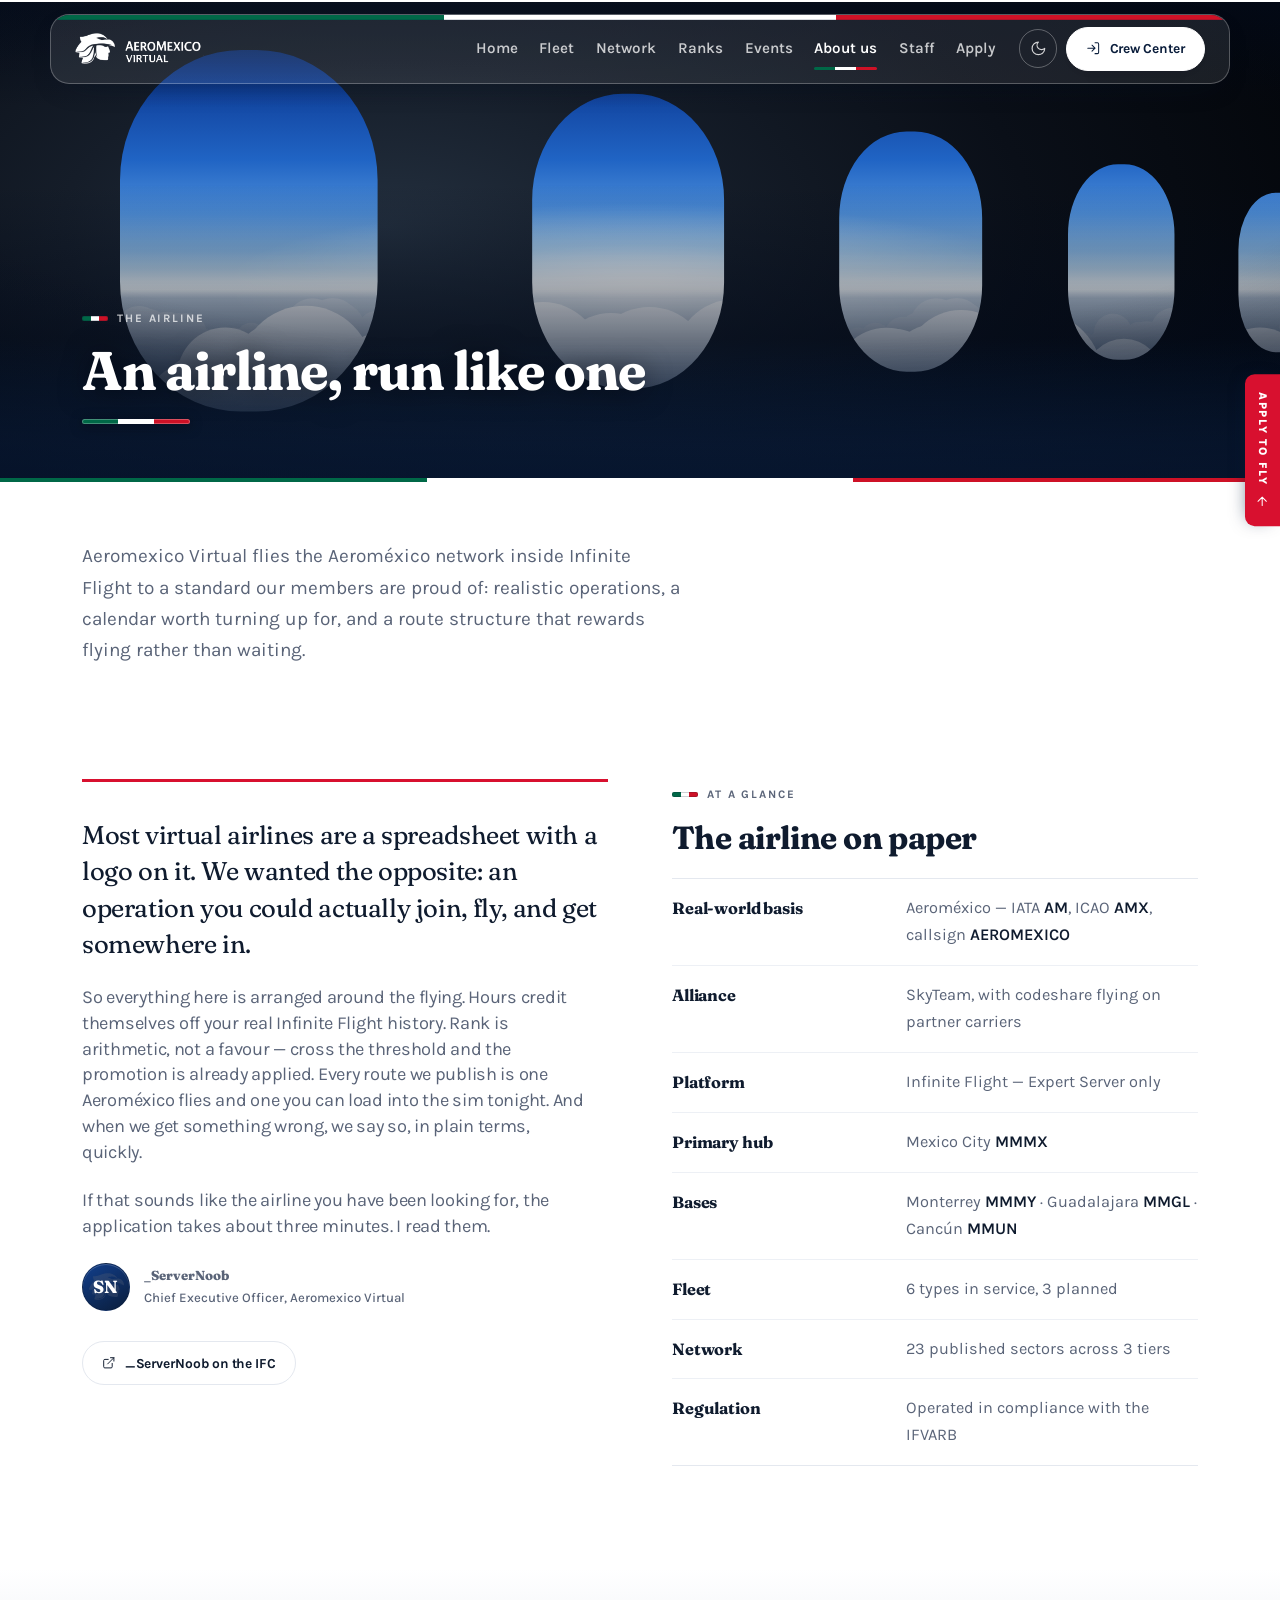
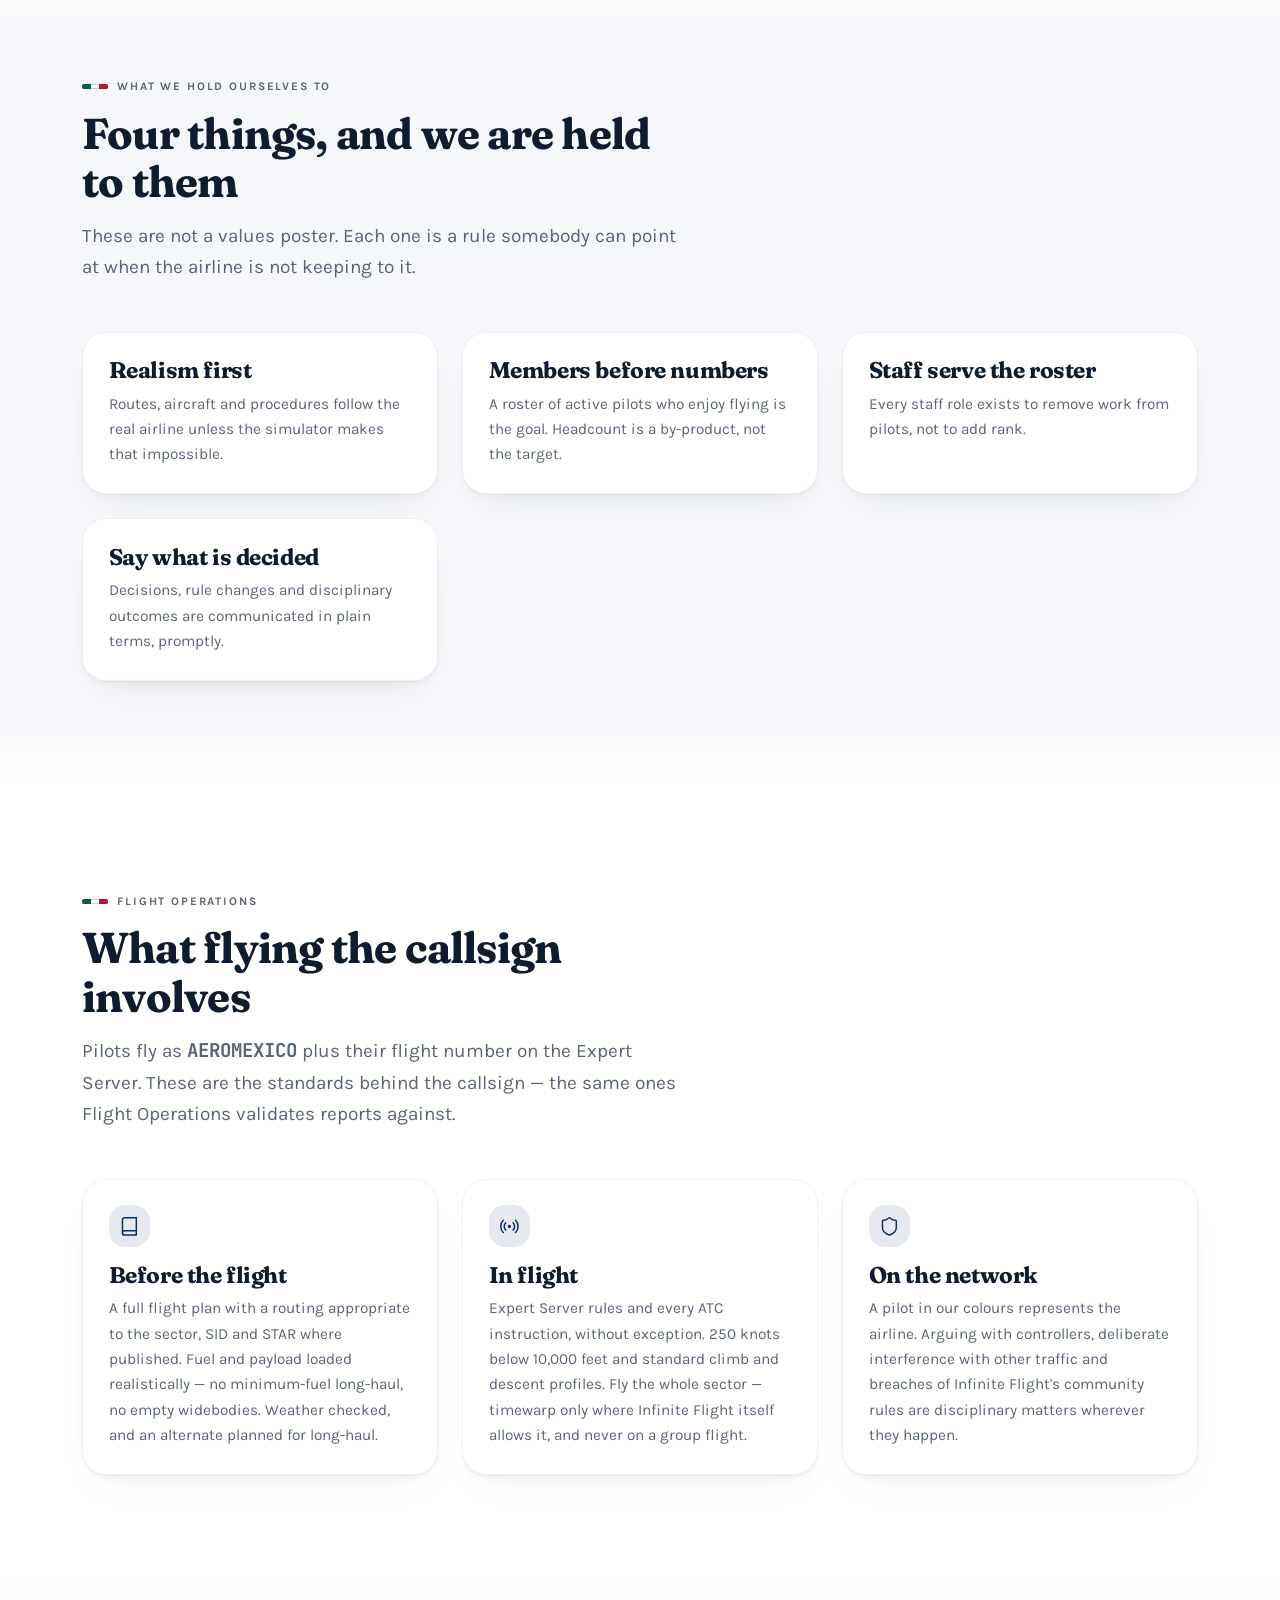
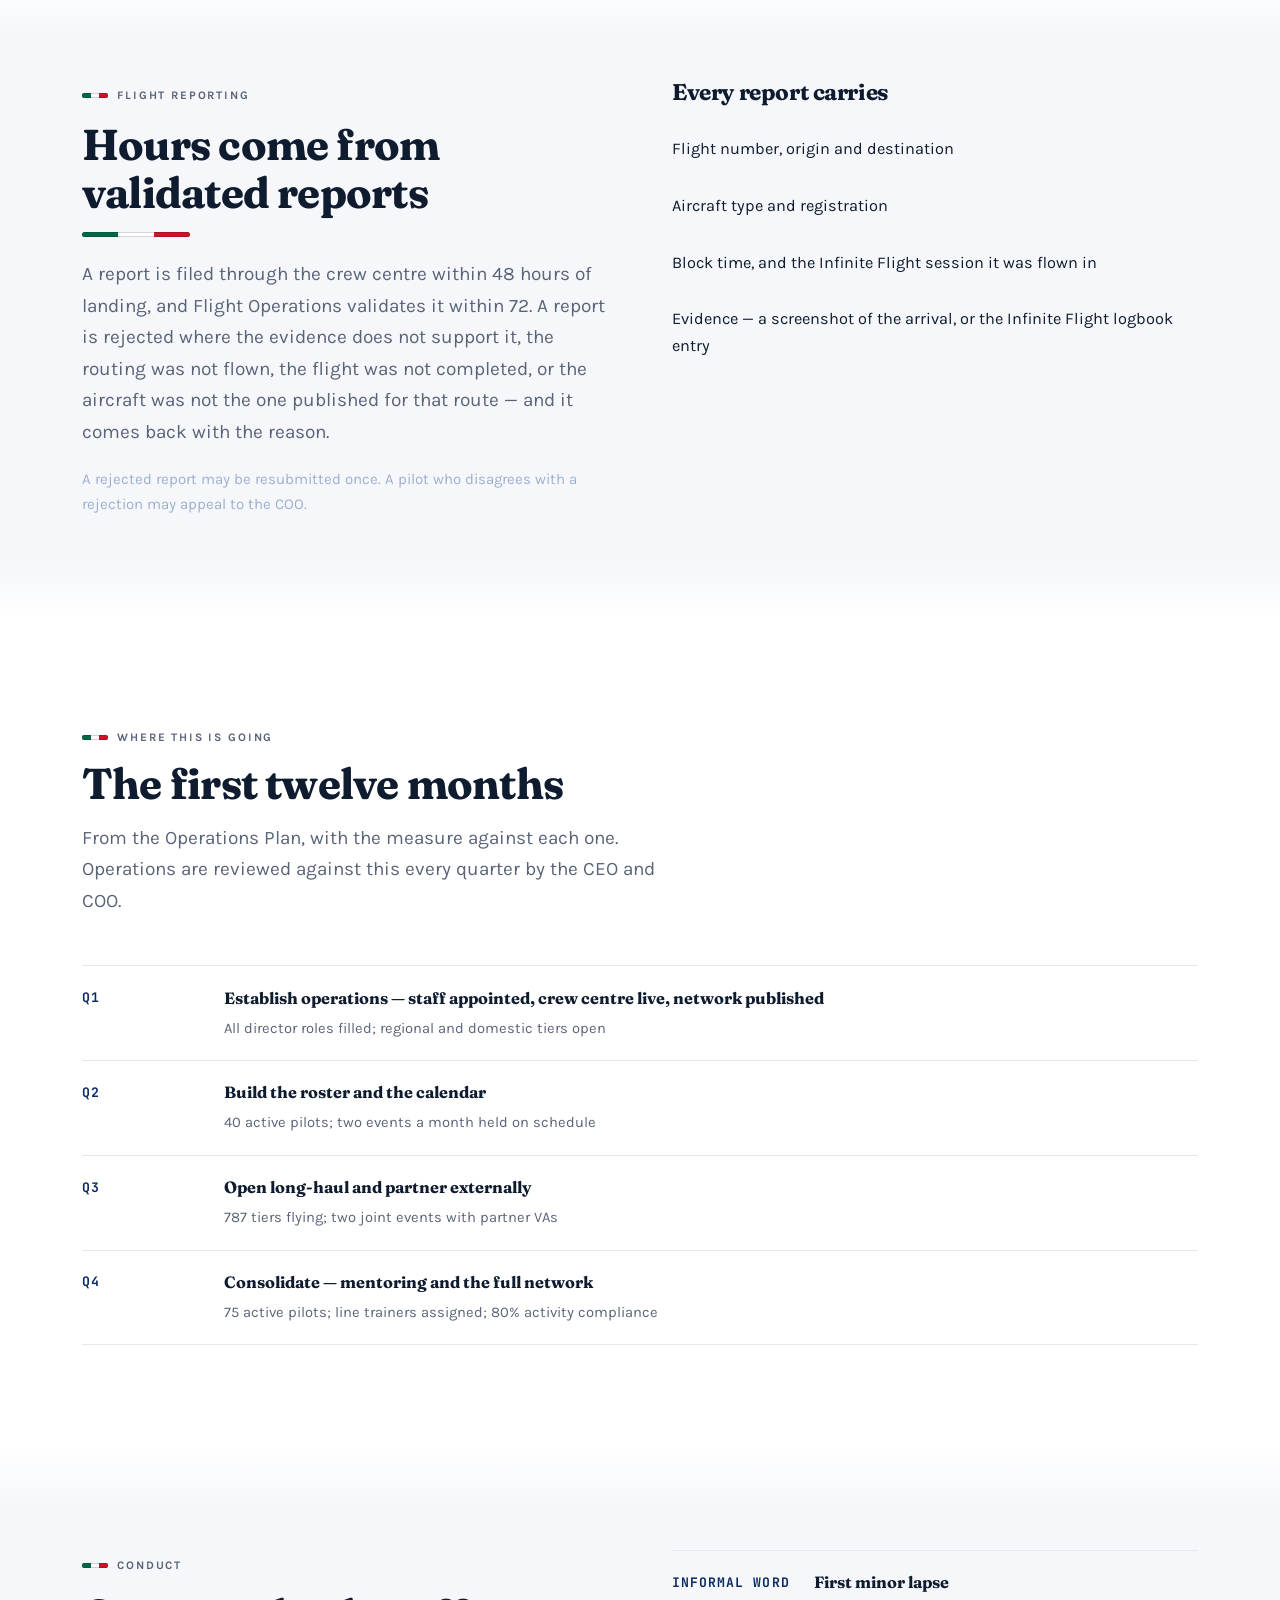
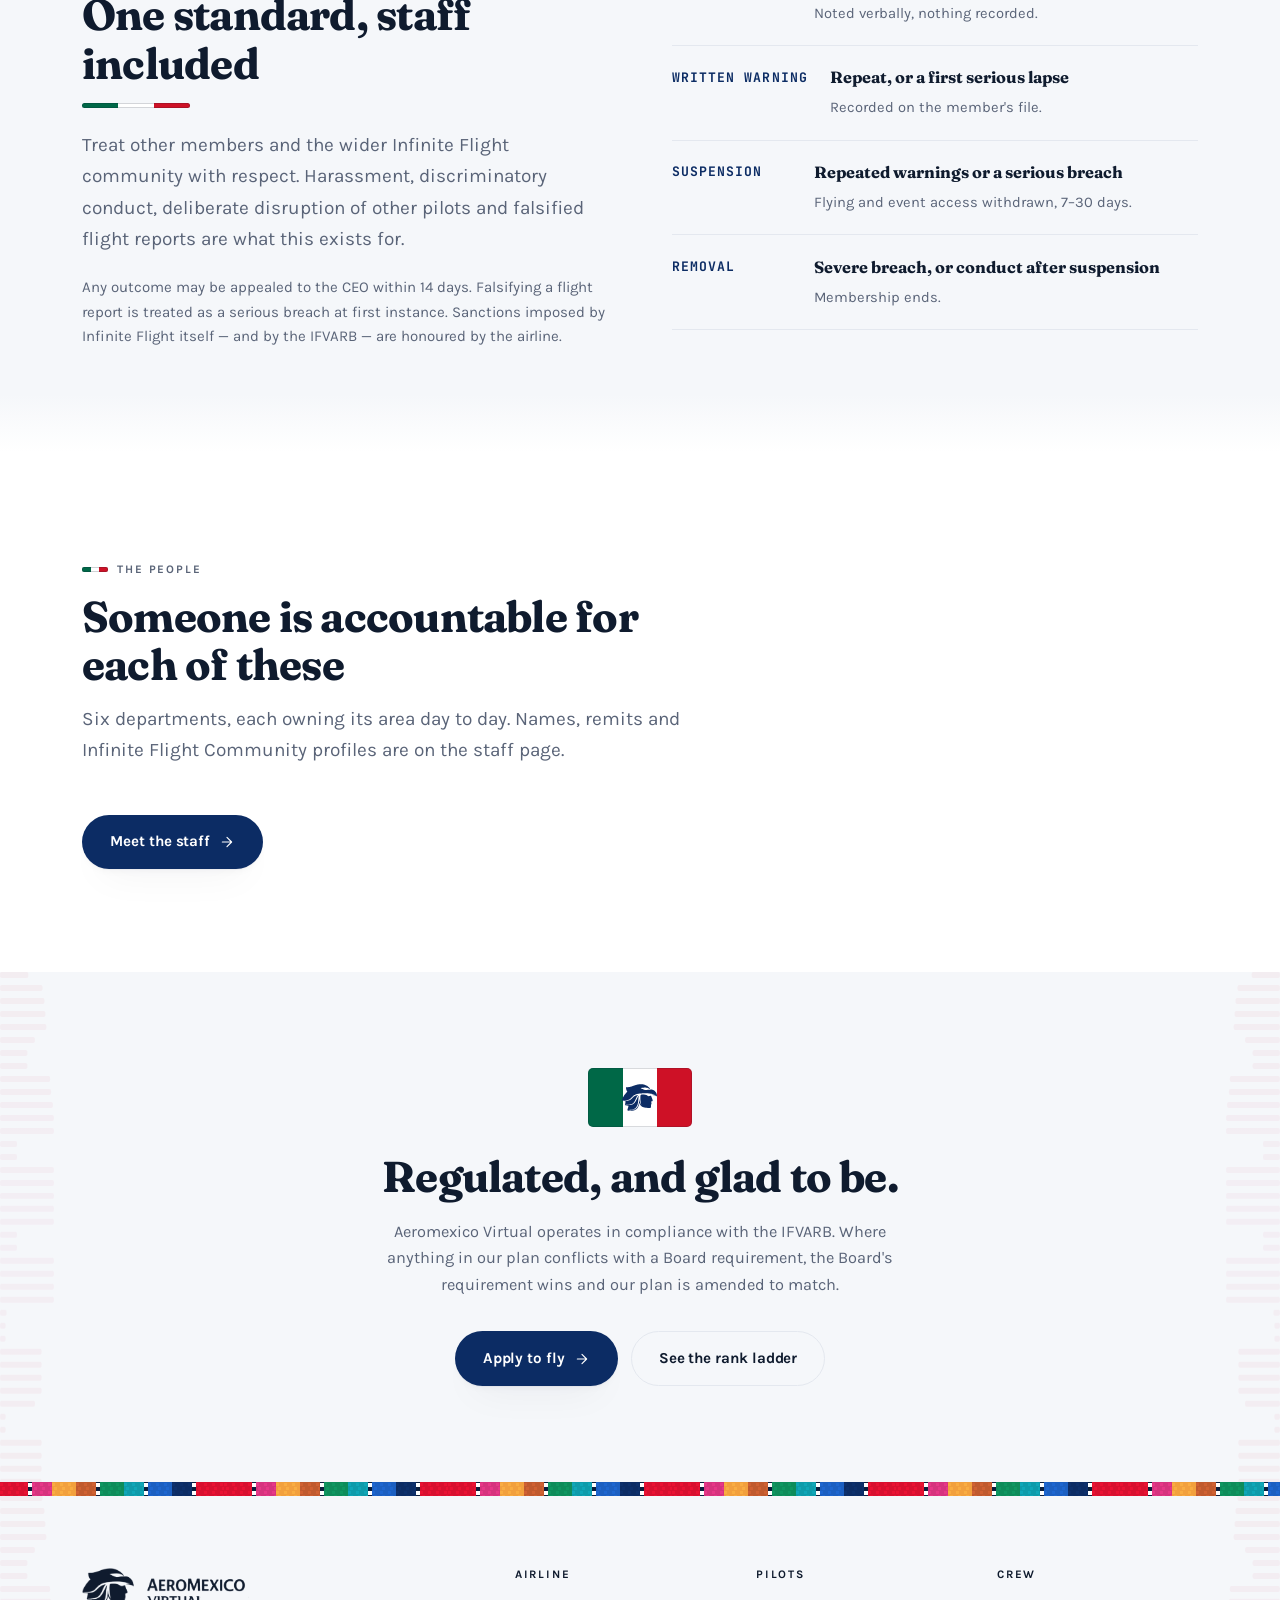
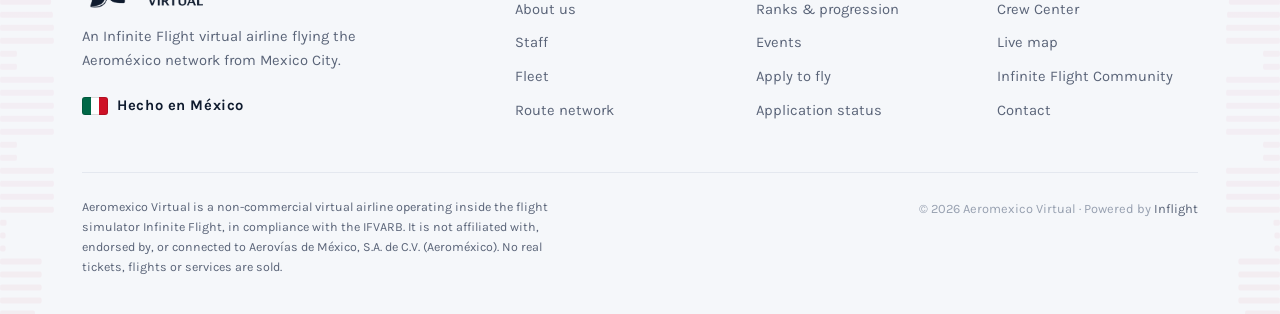
==== commit 8a737fed: "Give every other page the same aeroplane, looking somewhere else The home page opens at a cabin wind" ====
--- a/about.html
+++ b/about.html
@@ -54,13 +54,39 @@
 
 <main id="main">
 
-    <section class="section section--tight" style="padding-top:clamp(2.5rem,6vw,4.5rem)">
+    <!-- ==================== HEADER ====================
+         A row of cabin windows, receding down the aeroplane.
+
+         Every page on this site opens on the same aeroplane looking somewhere
+         else — see PAGE HEADERS in brand.css and tools/make-views.py. The
+         picture is a generated mask over a generated sky; nothing in it is
+         drawn, and the only words on it are the two lines below, because a
+         page about information needs a heading you can scan. The lede stays on
+         the page's own paper underneath, which is the rule that keeps this
+         from becoming a headline over a photograph seven more times. -->
+    <header class="skyhead skyhead--cabin">
+        <div class="sky sky--day" aria-hidden="true">
+            <div class="sky__frame">
+                <div class="sky__air">
+                    <div class="sky__sun"></div>
+                    <div class="sky__cloud sky__cloud--far"></div>
+                    <div class="sky__cloud sky__cloud--near"></div>
+                </div>
+                <div class="sky__geo"></div>
+            </div>
+        </div>
+        <div class="wrap skyhead__inner">
+            <span class="eyebrow">The airline</span>
+            <h1>An airline, run like one</h1>
+            <div class="rule"></div>
+        </div>
+    </header>
+
+
+    <section class="section section--tight skyhead-under">
         <div class="wrap">
             <div class="head">
-                <span class="eyebrow">The airline</span>
-                <h1 style="font-size:clamp(2rem,5vw,3.4rem);margin:.9rem 0">An airline, run like one</h1>
-                <div class="rule"></div>
-                <p class="lede" style="margin-top:1.4rem">
+                <p class="lede">
                     Aeromexico Virtual flies the Aeroméxico network inside Infinite Flight to a
                     standard our members are proud of: realistic operations, a calendar worth
                     turning up for, and a route structure that rewards flying rather than waiting.
--- a/assets/brand.css
+++ b/assets/brand.css
@@ -210,14 +210,19 @@
        under it. Named because crew.html sizes the framed crew centre against
        them — a viewport-height stage has to subtract the whole header, not
        just the bar, or the page gains five pixels of scroll it never uses. */
-    /* Eight, not five. The review read the five-pixel line as a loading bar,
-       which is exactly what a thin coloured strip pinned to the top of a page
-       looks like while anything on the page is still moving. At eight it reads
-       as the flag it is. crew.html sizes the framed crew centre off
-       --header-h, so it follows this on its own. */
-    --flagline-h: 8px;
-    --nav-h:      4.5rem;
-    --header-h:   calc(var(--flagline-h) + var(--nav-h));
+    /* The tricolour is INSIDE the bar now — see .flagline and NAV below — so
+       it no longer adds to the header's height. What does is the gap around
+       the island: the bar floats with air on all four sides, and the sticky
+       block it occupies is the bar plus that gap twice.
+
+       Five pixels again rather than eight. The review read a five-pixel strip
+       pinned across the top of the page as a loading bar, which it was; drawn
+       inside a rounded bar, clipped by its corners, it reads as the header's
+       own flag and eight is heavy-handed. */
+    --flagline-h: 5px;
+    --nav-h:      4.25rem;
+    --nav-gap:    clamp(.5rem, 1.3vw, .85rem);
+    --header-h:   calc(var(--nav-h) + var(--nav-gap) * 2);
 
     --maxw: 1180px;
     color-scheme: light dark;
@@ -360,6 +365,25 @@
    the extra inches were making those sections measurably narrower than every
    other section on the page. */
 
+/* ============================ ASSISTIVE ==================================
+   The two rules that exist only for a reader who is not looking at the page.
+   Both used to be filed under whichever component happened to need them
+   first — .sr-only next to the route card's arrow, .skip under the header —
+   and both were nearly lost when those components were replaced. Nine pages
+   depend on .skip and four on .sr-only, so they live on their own now. */
+.sr-only {
+    position: absolute; width: 1px; height: 1px;
+    padding: 0; margin: -1px; overflow: hidden;
+    clip-path: inset(50%); white-space: nowrap; border: 0;
+}
+
+.skip {
+    position: absolute; left: -9999px; top: 0;
+    background: var(--accent); color: var(--accent-ink);
+    padding: .7rem 1.15rem; border-radius: 0 0 var(--radius-sm) 0; z-index: 100;
+}
+.skip:focus { left: 0; }
+
 /* ============================ BRAND MARKS ================================
    What is left after the hand-drawn ornament came out: the tricolour, and the
    airline's own symbol.
@@ -370,12 +394,21 @@
    ========================================================================= */
 
 /* La bandera. Hard stops at the thirds — this is a flag, and a flag does not
-   have a gradient in it. Runs full-bleed across the top of every page. */
+   have a gradient in it.
+
+   It used to run full-bleed across the top of every page, above the bar. It is
+   drawn along the top edge of the bar itself now, inside the island's overflow
+   so its own corner radius clips it. Positioned rather than in flow, so it
+   sits over the bar's blur instead of being a row above it. */
 .flagline {
+    position: absolute; top: 0; left: 0; right: 0; z-index: 2;
     height: var(--flagline-h);
     background: linear-gradient(90deg,
         var(--mx-green) 0 33.333%, #FFF 0 66.666%, var(--mx-red) 0);
-    box-shadow: inset 0 -1px 0 rgba(15, 27, 46, .10);
+    /* A hairline under the whole strip. Without it the flag's middle third —
+       which IS white — disappears into a light island and the tricolour reads
+       as two disconnected bars with a gap between them. */
+    box-shadow: inset 0 -1px 0 color-mix(in srgb, var(--am-navy) 16%, transparent);
 }
 /* ---- The lockup, and the Connect sub-brand --------------------------------
    Aeroméxico runs its regional operation as Aeroméxico Connect — a second
@@ -773,9 +806,19 @@
         var(--mx-green) 0 33.333%, #FFF 0 66.666%, var(--mx-red) 0);
     box-shadow: inset 0 0 0 1px rgba(15, 27, 46, .18);
 }
-:root[data-theme="dark"] .rule,
-/* Nothing on this site sits on a dark ground any more, so .rule keeps the
-   hairline that stops its white middle band vanishing into the page. */
+/* A DANGLING SELECTOR LIVED HERE and was a real bug, not untidiness: the line
+   read `:root[data-theme="dark"] .rule,` with a trailing comma and no block,
+   so the parser joined it to the next rule in the file. Every `.rule` in dark
+   mode was getting `.table-scroll`'s surface, border, radius and shadow, and
+   rendering as a faint grey box instead of the flag. It was invisible while no
+   `.rule` sat anywhere you would notice; the page headers put one on a
+   picture, and there it was.
+
+   What it was left over from is the note that used to follow it: nothing on
+   this site sat on a dark ground any more, so the dark override was dropped
+   and only its selector survived. Something does again — every page header —
+   and that case is handled in PAGE HEADERS rather than by theme, because a
+   header is dark in BOTH themes. */
 
 /* --- Table --- */
 /* Now a framed panel, on the same instruction as the cards, and this is the
@@ -929,93 +972,286 @@
        `align-items: center` on the section centres the picture against it. */
 }
 
+/* ========================= THE APPLY TAB =================================
+   A tab down the right edge that opens a drawer along the foot of the screen.
+   The one piece of furniture on this site that follows you between pages, so
+   it carries the single action the whole site is asking for and nothing else.
+
+   A DISCLOSURE, NOT A DIALOGUE. No overlay, no focus trap, nothing underneath
+   goes inert: you can ignore it and keep reading. That is the difference
+   between this and the pop-up the same shape is usually used for.
+
+   Sits under the header (z-index 60) and over the page. The drawer is pinned
+   to the bottom so it never covers the thing you are reading, which is at the
+   top of the viewport. */
+.applytab { position: fixed; inset: 0; z-index: 55; pointer-events: none; }
+.applytab > * { pointer-events: auto; }
+
+/* ---- The tab --------------------------------------------------------------
+   Vertical, on the right, in the livery red. `writing-mode` rather than a
+   rotate: the text stays selectable and the box sizes itself to the words, so
+   a longer label does not need the height recalculating by hand. */
+.applytab__tab {
+    position: absolute; right: 0; top: 50%; transform: translateY(-50%);
+    display: flex; align-items: center; gap: .55rem;
+    writing-mode: vertical-rl;
+    padding: 1.1rem .5rem;
+    border: 0; border-radius: .6rem 0 0 .6rem;
+    background: var(--am-red); color: #FFF; cursor: pointer;
+    font-family: var(--font-text); font-size: .72rem; font-weight: 800;
+    letter-spacing: .14em; text-transform: uppercase;
+    box-shadow: -4px 0 18px -8px color-mix(in srgb, var(--am-navy) 70%, transparent);
+    transition: padding-right .25s var(--ease), background .25s var(--ease);
+}
+.applytab__tab:hover { padding-right: .8rem; background: var(--am-navy); }
+.applytab__tab:focus-visible { outline: 2px solid var(--am-marigold); outline-offset: 3px; }
+/* The arrow points the way the drawer will come from: up, out of the foot. */
+.applytab__tab svg { width: .9rem; height: .9rem; transform: rotate(-90deg); }
+.applytab.is-open .applytab__tab { display: none; }
+
+/* ---- The drawer -----------------------------------------------------------
+   Full width along the foot. The tricolour along its top edge is the same
+   device the header wears, so the two read as the same airline's furniture. */
+.applytab__drawer {
+    position: absolute; left: 0; right: 0; bottom: 0;
+    background: var(--surface);
+    border-top: 1px solid var(--line);
+    box-shadow: 0 -18px 50px -24px color-mix(in srgb, var(--am-navy) 70%, transparent);
+    animation: applyUp .32s var(--ease-rise) both;
+}
+.applytab__drawer::before {
+    content: ""; position: absolute; left: 0; right: 0; top: 0; height: 4px;
+    background: linear-gradient(90deg,
+        var(--mx-green) 0 33.333%, #FFF 0 66.666%, var(--mx-red) 0);
+    box-shadow: inset 0 -1px 0 color-mix(in srgb, var(--am-navy) 16%, transparent);
+}
+@keyframes applyUp { from { transform: translateY(100%); } to { transform: none; } }
+@media (prefers-reduced-motion: reduce) {
+    .applytab__drawer { animation: none; }
+    .applytab__tab { transition: none; }
+}
+
+.applytab__inner {
+    display: flex; align-items: center; gap: clamp(1rem, 3vw, 2.5rem);
+    flex-wrap: wrap;
+    padding-block: clamp(1.1rem, 2.6vw, 1.6rem);
+}
+.applytab__say { flex: 1 1 22rem; min-width: 0; }
+.applytab__head {
+    margin: 0; font-family: var(--font-display); font-weight: 600;
+    font-size: clamp(1.15rem, 2.6vw, 1.6rem); letter-spacing: -.02em; color: var(--ink);
+}
+.applytab__sub {
+    margin: .35rem 0 0; font-size: .92rem; line-height: 1.55;
+    color: var(--muted); max-width: 52ch;
+}
+.applytab__do { display: flex; flex-wrap: wrap; gap: .7rem; align-items: center; }
+/* The close sits in the corner of the drawer rather than in the flow, so the
+   sentence and the buttons keep the width they would have had without it. */
+.applytab__close {
+    position: absolute; top: .7rem; right: .7rem;
+    width: 2.1rem; height: 2.1rem;
+}
+.applytab__close svg { width: .9rem; height: .9rem; }
+
+@media (max-width: 47.99rem) {
+    /* Low, and lower than it was. A phone's thumb lives at the bottom, and the
+       middle of the right edge is where a scrollbar and a browser's own
+       back-swipe gesture both are — but 22% put the tab across the home page's
+       CTA row once the hero went full-screen and centred its content. At 10%
+       it sits below the buttons and above the photo credit. */
+    .applytab__tab { top: auto; bottom: 10%; transform: none; }
+    .applytab__inner { padding-right: 2.6rem; }
+    .applytab__do { width: 100%; }
+    .applytab__do .btn { flex: 1 1 auto; justify-content: center; }
+}
+
 /* ============================ NAV ========================================
-   THE HEADER IS PINNED FROM THE HOST, NOT FROM `.nav`. READ THIS BEFORE
-   MOVING `position: sticky` BACK DOWN A LEVEL.
-
-   site.js injects the flagline and the bar together into `<div data-site-nav>`.
-   A sticky element can only travel inside its own parent's border box, and
-   that host is exactly as tall as the two things in it — so `position: sticky`
-   on `.nav` had nowhere to go and the header scrolled off the top of the page
-   with everything else. Pinning the HOST puts the tricolour and the bar in the
-   viewport's frame instead, where they stay for the whole scroll.
-
-   The host is also what carries the scrim (::after, below): a fade drawn on
-   `.nav` would sit inside the blurred, semi-opaque bar rather than under it. */
+   THE HEADER IS AN ISLAND: a rounded bar floating with air on all four sides,
+   rather than a full-width strip ruled off from the page.
+
+   THE HOST IS WHAT IS PINNED, NOT `.nav`. Read this before moving
+   `position: sticky` back down a level. A sticky element can only travel
+   inside its own parent's border box, and the host is exactly as tall as the
+   bar plus its gap — so sticky on `.nav` has nowhere to go and the header
+   scrolls off the top of the page with everything else. Pinning the HOST puts
+   the island in the viewport's frame, where it stays for the whole scroll.
+
+   The host is also what supplies the gap: padding on the host, not margin on
+   the bar, so the bar's own box is exactly the island and `overflow: hidden`
+   on it clips the tricolour and the open menu to the corner radius.
+
+   What went when the island came in:
+     * the scrim under the bar — an island has nothing to dissolve into, and a
+       fade hanging off a rounded thing reads as a shadow it does not cast;
+     * the full-width navy-to-red edge under the bar — a ruled line across the
+       page is the opposite of floating;
+     * the flagline as a separate strip above the bar — it is drawn inside the
+       island's top edge now, clipped by its own radius. */
 [data-site-nav] {
     position: sticky; top: 0; z-index: 60;
-    /* The scrim hangs below the bar and must not swallow clicks on the content
-       it fades over. Restored on the bar itself. */
+    padding: var(--nav-gap) clamp(.55rem, 2.2vw, 1.1rem);
+    /* The host spans the page and must not swallow clicks either side of the
+       island. Restored on the bar itself. */
     pointer-events: none;
 }
 [data-site-nav] > * { pointer-events: auto; }
-
-/* The scrim: content dissolving INTO the bar rather than sliding under a hard
-   edge. Sized off the bar so it reads as part of the header, and tinted with
-   the navy so the page does not simply go pale — on the dark theme the same
-   ramp reads as depth instead of as haze. It only exists once the page has
-   moved; over a hero at rest there is nothing to separate. */
-[data-site-nav]::after {
-    content: ""; position: absolute; left: 0; right: 0; top: 100%;
-    height: 1.6rem; pointer-events: none;
-    background: linear-gradient(to bottom,
-        color-mix(in srgb, var(--bg) 92%, var(--am-navy)) 0%,
-        color-mix(in srgb, var(--bg) 55%, transparent) 55%,
-        transparent 100%);
-    opacity: 0; transition: opacity .35s var(--ease);
-}
-/* site.js flags the host as well as the bar. `:has()` would express this
-   without the second class, but the scrim is the whole point of the change and
-   it should not be the one part of it that a older browser drops. */
-[data-site-nav].is-stuck::after { opacity: 1; }
 
 .nav {
     position: relative; z-index: 1;
-    background: color-mix(in srgb, var(--bg) 86%, transparent);
-    backdrop-filter: blur(18px); -webkit-backdrop-filter: blur(18px);
-    border-bottom: 1px solid transparent;
-    transition: background .3s var(--ease), box-shadow .35s var(--ease);
-}
-/* Once the page has moved the bar takes on its own weight: near-opaque so the
-   content running under it stops showing through as texture, and a navy cast
-   below it so the separation is felt before it is seen. */
+    max-width: var(--maxw); margin-inline: auto;
+    border-radius: clamp(14px, 1.5vw, 20px);
+    overflow: hidden;
+    background: color-mix(in srgb, var(--bg) 84%, transparent);
+    backdrop-filter: blur(20px) saturate(140%);
+    -webkit-backdrop-filter: blur(20px) saturate(140%);
+    border: 1px solid color-mix(in srgb, var(--line) 80%, transparent);
+    box-shadow: 0 6px 22px -14px color-mix(in srgb, var(--am-navy) 55%, transparent),
+                0 1px 3px -1px color-mix(in srgb, var(--am-navy) 18%, transparent);
+    transition: background .3s var(--ease), box-shadow .35s var(--ease),
+                border-color .3s var(--ease);
+}
+/* Once the page has moved the island takes on its own weight: near-opaque, so
+   the content running under it stops showing through as texture, and lifted
+   further off the page. */
 .nav.is-stuck {
-    background: color-mix(in srgb, var(--bg) 96%, transparent);
-    box-shadow: 0 10px 30px -18px color-mix(in srgb, var(--am-navy) 62%, transparent),
-                0 2px 10px -6px color-mix(in srgb, var(--am-navy) 26%, transparent);
+    background: color-mix(in srgb, var(--bg) 95%, transparent);
+    border-color: var(--line);
+    box-shadow: 0 16px 40px -20px color-mix(in srgb, var(--am-navy) 70%, transparent),
+                0 3px 12px -6px color-mix(in srgb, var(--am-navy) 28%, transparent);
+}
+:root[data-theme="dark"] .nav {
+    border-color: color-mix(in srgb, #FFF 12%, transparent);
+    box-shadow: 0 8px 26px -16px rgba(0, 0, 0, .8);
 }
 :root[data-theme="dark"] .nav.is-stuck {
-    box-shadow: 0 12px 34px -18px rgba(0, 0, 0, .85), 0 2px 10px -6px rgba(0, 0, 0, .5);
+    border-color: color-mix(in srgb, #FFF 18%, transparent);
+    box-shadow: 0 18px 44px -20px rgba(0, 0, 0, .9), 0 3px 12px -6px rgba(0, 0, 0, .5);
 }
 @media (prefers-color-scheme: dark) {
+    :root:not([data-theme="light"]) .nav {
+        border-color: color-mix(in srgb, #FFF 12%, transparent);
+        box-shadow: 0 8px 26px -16px rgba(0, 0, 0, .8);
+    }
     :root:not([data-theme="light"]) .nav.is-stuck {
-        box-shadow: 0 12px 34px -18px rgba(0, 0, 0, .85), 0 2px 10px -6px rgba(0, 0, 0, .5);
+        border-color: color-mix(in srgb, #FFF 18%, transparent);
+        box-shadow: 0 18px 44px -20px rgba(0, 0, 0, .9), 0 3px 12px -6px rgba(0, 0, 0, .5);
     }
 }
 
-/* The edge itself, in the livery: navy at the hinge, red at the swoosh. This
-   is the line the border-bottom used to draw in flat grey — a hairline that
-   was there in principle and invisible in practice. It is a ramp rather than
-   the flag's hard stops on purpose: the flagline five pixels above is the
-   tricolour, and two hard-stopped bars stacked read as a mistake. */
-.nav::after {
-    content: ""; position: absolute; left: 0; right: 0; top: 100%; height: 2px;
-    background: linear-gradient(90deg,
-        var(--am-navy) 0%, var(--am-blue) 26%, var(--am-blue-600) 48%,
-        color-mix(in srgb, var(--am-red) 70%, var(--am-blue-600)) 72%, var(--am-red) 100%);
-    opacity: 0; transform: scaleX(.35); transform-origin: left center;
-    transition: opacity .35s var(--ease), transform .5s var(--ease-rise);
-}
-.nav.is-stuck::after { opacity: 1; transform: scaleX(1); }
-@media (prefers-reduced-motion: reduce) {
-    .nav::after { transform: none; transition: opacity .01s linear; }
-}
-
-.nav__inner { display: flex; align-items: center; gap: 1.5rem; height: var(--nav-h); }
-.nav__brand { display: flex; align-items: center; gap: .7rem; margin-right: auto; min-width: 0; }
+/* THE ISLAND FLOATS OVER THE PICTURE. The opening picture is pulled up by the
+   height of the sticky block and given it back as padding, so nothing inside it
+   moves — only the picture grows upward, under the bar.
+
+   EVERY PAGE HAS ONE NOW: the home page's hero, and the sky header on the other
+   seven. Both are matched here, and both must be, because `.is-over-hero` puts
+   white type in the bar the moment either exists — a page whose picture was not
+   pulled up leaves that white type on the white page above it, which is a bar
+   with no links in it. Anything that becomes a third opening picture goes in
+   this selector on the day it is written. */
+main > :is(.hero--live, .skyhead):first-child {
+    margin-top: calc(var(--header-h) * -1);
+}
+main > .hero--live:first-child { padding-top: calc(var(--header-h) + clamp(4rem, 9vw, 6rem)); }
+main > .skyhead:first-child { padding-top: calc(var(--header-h) + clamp(2.5rem, 6vw, 4rem)); }
+
+/* ---- The bar, while it is ON the photograph -------------------------------
+   Glass rather than paper: barely there, so the aeroplane runs behind it, and
+   lit for a dark ground because that is what it is standing on — whatever the
+   theme is doing to the rest of the page.
+
+   EVERY COLOUR HERE IS STATED. The bar normally takes theme tokens, which is
+   right everywhere it sits on the page's own paper; over a photograph in light
+   mode those tokens are near-black text on a dark picture. Declared after the
+   .is-stuck block so it wins for as long as the hero is under the bar, and
+   dropped the moment you scroll past the hero — at which point the ordinary
+   stuck treatment takes over and the bar becomes paper again.
+
+   site.js adds .is-over-hero; the class only ever appears on the home page. */
+[data-site-nav].is-over-hero .nav {
+    background: color-mix(in srgb, #FFF 9%, transparent);
+    border-color: color-mix(in srgb, #FFF 26%, transparent);
+    box-shadow: 0 10px 34px -22px rgba(7, 20, 38, .75);
+}
+[data-site-nav].is-over-hero .nav__brand { color: #FFF; }
+[data-site-nav].is-over-hero .nav__links a { color: color-mix(in srgb, #FFF 76%, transparent); }
+[data-site-nav].is-over-hero .nav__links a:hover,
+[data-site-nav].is-over-hero .nav__links a[aria-current="page"] { color: #FFF; }
+[data-site-nav].is-over-hero .icon-btn {
+    color: color-mix(in srgb, #FFF 80%, transparent);
+    border-color: color-mix(in srgb, #FFF 30%, transparent);
+}
+[data-site-nav].is-over-hero .icon-btn:hover { color: #FFF; border-color: #FFF; }
+/* The Crew Center pill is navy, which is invisible against a night approach.
+   On the photograph it goes white. */
+[data-site-nav].is-over-hero .nav__actions .btn--primary {
+    background: #FFF; color: var(--am-navy); border-color: #FFF;
+}
+[data-site-nav].is-over-hero .nav__actions .btn--primary:hover {
+    background: var(--am-marigold); color: var(--am-navy); border-color: var(--am-marigold);
+}
+/* The open menu is a panel of its own and has to stay readable, so it keeps
+   the page's paper rather than going glass with the bar. */
+[data-site-nav].is-over-hero .nav__menu { background: var(--bg); }
+[data-site-nav].is-over-hero .nav__menu a { color: var(--ink); }
+.nav { transition: background .3s var(--ease), box-shadow .35s var(--ease),
+                   border-color .3s var(--ease), color .3s var(--ease); }
+
+/* The island supplies its own gutter, and it is tighter than the page's: the
+   bar is already inset from the viewport by the host's padding, so the full
+   page gutter on top of that leaves the brand marooned in the middle. */
+.nav__inner {
+    display: flex; align-items: center; gap: 1.5rem; height: var(--nav-h);
+    padding-inline: clamp(.9rem, 2.4vw, 1.5rem);
+}
+/* `color` is stated because the lockup inside is painted with currentColor and
+   this is an <a>, which would otherwise take a link colour. --ink is the
+   theme's own text colour, so the mark is near-black on paper and near-white
+   on navy without a second rule for the dark theme. */
+.nav__brand {
+    display: flex; align-items: center; gap: .7rem; margin-right: auto;
+    min-width: 0; color: var(--ink);
+}
 /* The Caballero Águila, painted through assets/img/mark.svg as a mask so one
    file serves every placement and both themes. The ratio is the traced
    artwork's own — re-trace and this must move with it. */
+/* ---- The lockup -----------------------------------------------------------
+   THE AIRLINE'S OWN LOGO, crest and wordmark as one piece of artwork, supplied
+   by the VA. It replaces the nav's old assembly of .mark plus two lines of
+   type, which was an approximation of this.
+
+   Painted through a MASK, exactly as .mark is: the file is white on
+   transparent, so its alpha channel is the shape and `currentColor` is the
+   ink. One file serves both themes and every placement, and there is no second
+   copy of the artwork to keep in step.
+
+   SIZED BY HEIGHT. The ratio is the cropped file's own, so setting a height is
+   enough and the width falls out of it — which is what a lockup in a bar wants,
+   since the bar is what fixes the height.
+
+   The two files are the supplied PNGs cropped to their ink and flattened to
+   white, because everything but the alpha is thrown away by the mask anyway.
+
+   On whether this may ship at all, since the Connect note below argues the
+   opposite: that note refuses to ship the real AEROMÉXICO CONNECT lockup
+   because it is Aeroméxico's own registered sub-brand wordmark. This is not
+   that. It is Aeromexico Virtual's lockup for Aeromexico Virtual's own name,
+   handed over by the VA that owns it. */
+.brandmark {
+    display: block; flex: none;
+    aspect-ratio: 938 / 225;
+    background: currentColor;
+    -webkit-mask: url('/assets/img/lockup.png') no-repeat left center / contain;
+            mask: url('/assets/img/lockup.png') no-repeat left center / contain;
+}
+/* The VA supplied a STACKED lockup too — crest over the name, in a near
+   square. It is not shipped, because nothing on the site wants that shape: the
+   two places the lockup appears are both horizontal (a bar and a footer
+   column already fighting to stay short on a phone), and the favicon has to
+   read at 16px, where a wordmark is a smudge and the crest alone is the right
+   answer. A 70 KB asset nothing references is weight for nothing. If a
+   placement for it turns up, crop it the same way and add the variant here. */
+
 .mark {
     display: block; flex: none;
     aspect-ratio: var(--mark-ratio, 2778 / 2118);
@@ -1023,21 +1259,11 @@
     -webkit-mask: url('/assets/img/mark.svg') no-repeat center / contain;
             mask: url('/assets/img/mark.svg') no-repeat center / contain;
 }
-.nav__brand .mark { width: 3rem; color: var(--am-blue); }
-:root[data-theme="dark"] .nav__brand .mark { color: var(--am-blue-300); }
-@media (prefers-color-scheme: dark) {
-    :root:not([data-theme="light"]) .nav__brand .mark { color: var(--am-blue-300); }
-}
-.nav__brand .wordmark { display: flex; flex-direction: column; line-height: 1.08; min-width: 0; }
-.nav__brand .wordmark b {
-    font-family: var(--font-display); font-weight: 800;
-    font-variation-settings: 'SOFT' 50, 'WONK' 1;
-    font-size: 1.06rem; letter-spacing: -.02em; white-space: nowrap;
-}
-.nav__brand .wordmark span {
-    font-size: .6rem; font-weight: 700; text-transform: uppercase;
-    letter-spacing: .22em; color: var(--muted);
-}
+.nav__brand .brandmark { height: clamp(1.55rem, 3.6vw, 1.95rem); }
+/* The .wordmark rules that were here are gone with the thing they styled: the
+   nav used to assemble the airline's name out of the crest plus two lines of
+   type, which was always an approximation of the lockup the VA actually owns.
+   That lockup is a file now — see .brandmark, above the NAV block. */
 /* The site map gained Home, About us and Staff in the round-2 review, so there
    are eight entries here where there were six. At a fixed 1.9rem gap that
    overran the bar between 992px (where the desktop nav appears) and about
@@ -1110,21 +1336,19 @@
 }
 
 /* ============================ HERO =======================================
-   The home page hero is the fleet, rotating — see "LIVE HERO" further down,
-   where the whole of it lives. What is left here is the shell it shares with
-   nothing else, kept because `.hero--live` and `.hero__cta` are built on it.
-
-   Two heroes have been thrown out of this file, and both went with every rule
-   that composed them rather than being left behind to rot: a two-column white
-   header (copy left, figures right, aircraft underneath), which was perfectly
-   good and, in the VA's words, not memorable; and the poster that replaced it,
-   which was memorable and was a drawing. If a third is ever needed, write it —
-   do not resurrect either of those from git. */
+   The home page hero is the window and the flight deck — see "FLIGHT DECK
+   HERO" further down, where the whole of it lives. What is left here is the
+   shell it shares with nothing else, kept because `.hero--live` is built on it
+   and because `.hero__cta` is used by the closing band on seven other pages.
+
+   Seven heroes have been thrown out of this file, and every one went with the
+   rules that composed it rather than being left behind to rot. The list, and
+   why each one went, is at the head of FLIGHT DECK HERO. If an eighth is ever
+   needed, write it — do not resurrect one of those from git. */
 .hero { position: relative; background: var(--bg); color: var(--ink); overflow: hidden; }
 .hero h1 { margin-block: 1rem; text-wrap: balance; }
 .hero .eyebrow { margin-bottom: .3rem; }
 .hero__cta { display: flex; flex-wrap: wrap; gap: .8rem; margin-top: 2rem; }
-.hero--live .hero__cta { margin-top: .1rem; }
 @media (max-width: 48rem) {
     .hero__cta { margin-top: 1.6rem; gap: .6rem; }
     .hero__cta .btn { flex: 1 1 auto; justify-content: center; }
@@ -1422,6 +1646,7 @@
 }
 .footer ul { list-style: none; padding: 0; display: grid; gap: .6rem; font-size: .92rem; }
 .footer__brand .mark { width: 4rem; margin-bottom: 1.05rem; color: var(--am-blue); }
+.footer__brand .brandmark { height: 2.5rem; margin-bottom: 1.05rem; color: var(--ink); }
 .footer__wordmark {
     font-family: var(--font-display); font-weight: 800;
     font-variation-settings: 'SOFT' 50, 'WONK' 1;
@@ -1513,19 +1738,6 @@
 .field input::-webkit-search-decoration,
 .field input::-webkit-search-cancel-button { -webkit-appearance: none; }
 
-.pager {
-    display: flex; flex-wrap: wrap; align-items: center; justify-content: space-between;
-    gap: .9rem 1.4rem;
-    margin-top: clamp(1.1rem, 2.5vw, 1.5rem);
-}
-.pager__count { font-size: .88rem; color: var(--muted); margin: 0; }
-.pager__count b { color: var(--ink); font-weight: 700; font-family: var(--font-mono); }
-.pager__nav { display: flex; align-items: center; gap: .8rem; }
-.pager__at {
-    font-size: .84rem; color: var(--muted);
-    font-family: var(--font-mono); white-space: nowrap;
-}
-.pager .btn[disabled] { opacity: .4; pointer-events: none; }
 
 /* ============================ SKELETON ===================================
    For the second half of the same complaint: a section that is in the layout
@@ -1620,271 +1832,224 @@
 .frame-host { border-top: 1px solid var(--line); border-bottom: 1px solid var(--line); }
 .frame-host iframe { width: 100%; border: 0; display: block; }
 
-/* ---- Route cards ---------------------------------------------------------
-   The sector list used to be a six-column table, which put the pair of airport
-   codes — the one thing a pilot is actually scanning for — at the smallest
-   type size on the page. Each sector is now a card built around that pair:
-   two panels with an arrow between them, the way a timetable states a sector.
-
-   The origin panel carries its airport name because the origin is always one
-   of our own hubs and `hubs` has it. The destination panel carries the region
-   in that slot instead — `routes` only knows the city, and a plausible-looking
-   airport name typed in for twenty airports is exactly the kind of invented
-   data this project has thrown out once already. It also balances the two
-   panels, which otherwise sit at visibly different weights.
-
-   The panels take `--surface` and a hairline rather than `--surface-2`: these
-   cards sit on `.section--alt`, which now carries the greca field behind it,
-   and a panel a half-step off the background disappears into the pattern. */
-.route-card {
-    display: grid; gap: .8rem;
-    padding-block: 1rem;
-    border-bottom: 1px solid var(--line);
-}
-.route-card:first-child { border-top: 1px solid var(--line); }
-
-.route-card__ends {
-    display: grid; gap: .55rem;
-    grid-template-columns: 1fr auto 1fr;
-    align-items: stretch;
-}
-.route-end {
-    display: grid; align-content: center; gap: .18rem;
-    background: var(--surface);
-    border: 1px solid var(--line-soft);
-    border-radius: var(--radius-sm);
-    padding: .8rem 1rem;
-    min-width: 0;
-}
-.route-end--to { text-align: right; }
-.route-end__code {
-    font-family: var(--font-mono); font-weight: 700;
-    font-size: clamp(1.5rem, 4.2vw, 2.4rem);
-    letter-spacing: -.02em; line-height: 1.05;
-}
-.route-end__place {
-    display: flex; align-items: center; gap: .45rem;
-    font-weight: 600; font-size: .95rem; min-width: 0;
-}
-.route-end--to .route-end__place { justify-content: flex-end; }
-.route-end__name { font-size: .82rem; color: var(--muted); }
-
-/* The arrow sits in the gap between the panels, not inside either one. */
-.route-card__arrow {
-    align-self: center; flex: none;
-    display: grid; place-items: center;
-    width: 2.2rem; height: 2.2rem; border-radius: 50%;
+/* ============================ THE NETWORK VIEWS ==========================
+   /network is one section shown three ways — the globe, the route table and
+   the bases — so these are tabs, not three stacked sections. Everything the
+   flat Robinson map used to style is gone with it: `.map`, `.map-scroll`,
+   `.map__land/arc/pt/label`, the legend and the pan hint. So are the route
+   CARDS and the pager under them, and the flagship strip: the cards became
+   twenty-three table rows and the flagship figures became the panel that
+   opens when you pick a destination on the globe. If you are restoring any of
+   it, restore the view it belonged to rather than the rule.
+   ========================================================================= */
+
+.viewswitch {
+    display: flex; gap: .3rem;
+    padding: .3rem;
+    margin-bottom: clamp(1.1rem, 2.5vw, 1.6rem);
+    background: var(--surface-2);
+    border: 1px solid var(--line);
+    border-radius: 999px;
+    width: max-content; max-width: 100%;
+    overflow-x: auto; scrollbar-width: none;
+}
+.viewswitch::-webkit-scrollbar { display: none; }
+.viewswitch__tab {
+    display: inline-flex; align-items: center; gap: .5rem;
+    padding: .55rem 1.1rem;
+    border: 0; border-radius: 999px;
+    background: transparent; color: var(--muted);
+    font: inherit; font-size: .88rem; font-weight: 700;
+    white-space: nowrap; cursor: pointer;
+    transition: background .22s var(--ease), color .22s var(--ease);
+}
+.viewswitch__tab svg { width: 1.05rem; height: 1.05rem; }
+.viewswitch__tab:hover { color: var(--ink); }
+.viewswitch__tab[aria-selected="true"] {
     background: var(--am-blue); color: #fff;
-}
-.route-card__arrow svg { width: 1.1rem; height: 1.1rem; }
-:root[data-theme="dark"] .route-card__arrow { background: var(--am-blue-600); }
+    box-shadow: 0 1px 3px rgba(10, 29, 59, .22);
+}
+/* The count rides inside the tab rather than sitting under a heading, which
+   is the whole of what "23 sectors" needs to be. */
+.viewswitch__n {
+    font-family: var(--font-mono); font-size: .76rem; font-weight: 700;
+    opacity: .72;
+}
+:root[data-theme="dark"] .viewswitch__tab[aria-selected="true"] { background: var(--am-blue-300); color: var(--am-navy); }
 @media (prefers-color-scheme: dark) {
-    :root:not([data-theme="light"]) .route-card__arrow { background: var(--am-blue-600); }
-}
-
-.route-card__meta { display: flex; flex-wrap: wrap; gap: .5rem 1.6rem; align-items: center; }
-.route-meta { display: flex; align-items: baseline; gap: .45rem; font-size: .86rem; }
-.route-meta i {
-    font-style: normal; color: var(--muted);
-    font-size: .68rem; text-transform: uppercase; letter-spacing: .13em; font-weight: 700;
-}
-.route-meta b { font-family: var(--font-mono); font-weight: 600; color: var(--ink); }
-
-/* On a phone the two panels used to stack, which doubled the height of every
-   sector and turned twenty-three of them into a very long scroll — which is
-   what the mobile review said about this page. They stay side by side instead:
-   a pair of four-letter codes and two city names fit across 390px comfortably
-   once the panel chrome comes off and the codes come down a size. */
-@media (max-width: 44rem) {
-    .route-card { padding-block: .8rem; gap: .55rem; }
-    .route-card__ends { gap: .35rem; align-items: center; }
-    .route-end {
-        background: none; border: 0; padding: 0;
-        border-radius: 0;
-    }
-    .route-end__code { font-size: clamp(1.15rem, 6.5vw, 1.55rem); }
-    .route-end__place { font-size: .78rem; gap: .3rem; }
-    .route-end__name { display: none; }
-    .route-card__arrow { width: 1.5rem; height: 1.5rem; }
-    .route-card__arrow svg { width: .8rem; height: .8rem; }
-    .route-card__meta { gap: .3rem .9rem; }
-    .route-meta { font-size: .76rem; }
-    .route-meta i { font-size: .6rem; letter-spacing: .1em; }
-    .rank-chip { font-size: .62rem; }
-    /* The chip has nowhere to sit on a narrow row, so it leads instead. */
-    .route-card__meta .rank-chip { margin-left: 0; order: -1; flex-basis: 100%; }
-}
-
-/* Visible to a screen reader, gone from the page: the arrow between the two
-   panels is decorative, so the sector needs a real word joining the codes. */
-.sr-only {
-    position: absolute; width: 1px; height: 1px;
-    padding: 0; margin: -1px; overflow: hidden;
-    clip-path: inset(50%); white-space: nowrap; border: 0;
-}
-
-.skip {
-    position: absolute; left: -9999px; top: 0;
-    background: var(--accent); color: var(--accent-ink);
-    padding: .7rem 1.15rem; border-radius: 0 0 var(--radius-sm) 0; z-index: 100;
-}
-.skip:focus { left: 0; }
-
-/* ============================ ROUTE MAP ==================================
-   The network drawn as a network. Land comes from assets/js/world.js (Natural
-   Earth, reprojected by tools/make-worldmap.py); the arcs are real great
-   circles computed in assets/js/map.js. Everything below is colour and weight.
-
-   The map is the one place on this site that gets a filled shape rather than a
-   hairline, and it earns it: a coastline IS a filled shape. */
-/* The map is sized by HEIGHT and allowed to be wider than the page, inside a
-   scroller. Fitted to the container's width instead, a network running from Los
-   Angeles to Tokyo is 258 degrees of longitude squeezed into one column — about
-   130px tall on a phone, which is a diagram of a map rather than a map. Given a
-   real height it overflows sideways and you pan it, which is what an airline
-   route map is for.
-
-   No overflow on the SVG itself: the viewBox is the crop, and letting it paint
-   outside puts Antarctica and half the Pacific back on the page. */
-.map-host {
+    :root:not([data-theme="light"]) .viewswitch__tab[aria-selected="true"] { background: var(--am-blue-300); color: var(--am-navy); }
+}
+
+/* ---- The globe (globe.js) -------------------------------------------------
+   The STAGE is what the canvas fills, not the sphere. Two things need that:
+   the globe slides sideways inside it to clear room for the card, and the
+   leader line from the picked dot to the card is drawn in the same canvas, so
+   the card has to be over the canvas for the line to reach it.
+
+   Sized by height with the width left to the layout — globe.js takes its
+   radius from whichever of the two is smaller, so a wide stage gives a
+   centred globe with room either side rather than a taller one. */
+.globe-stage {
     position: relative;
     margin-inline: calc(clamp(1.15rem, 4vw, 2rem) * -1);   /* full-bleed of .wrap */
 }
-.map-scroll {
-    overflow-x: auto; overflow-y: hidden;
-    -webkit-overflow-scrolling: touch;
-    overscroll-behavior-x: contain;      /* panning the map must not swipe the page */
-    scrollbar-width: thin;
+.globe-host { width: 100%; height: clamp(23rem, 62vh, 38rem); }
+.globe__canvas {
+    display: block;
+    width: 100%; height: 100%;
     cursor: grab;
-}
-.map-scroll.is-dragging { cursor: grabbing; user-select: none; }
-.map-scroll::-webkit-scrollbar { height: 6px; }
-.map-scroll::-webkit-scrollbar-thumb { background: var(--line); border-radius: 3px; }
-.map {
-    display: block;
-    height: clamp(20rem, 52vh, 38rem);
-    width: auto; max-width: none;
-}
-/* Room to spare? Then it is not scrolling and should simply centre. */
-.map-scroll.is-whole { cursor: default; overflow-x: hidden; }
-.map-scroll.is-whole .map { margin-inline: auto; }
-
-.map-hint {
-    display: none; align-items: center; gap: .45rem;
-    margin-top: .7rem; font-size: .76rem; color: var(--faint);
+    /* A horizontal drag turns the globe; a vertical one scrolls the page past
+       it. On a phone this is most of the viewport, and trapping a downward
+       swipe inside it would strand the reader. The tilt is not worth that,
+       and the arrow keys still give both axes. */
+    touch-action: pan-y;
+    outline-offset: 4px;
+}
+.globe-host.is-turning .globe__canvas { cursor: grabbing; }
+/* Once something is picked, the globe is a thing you click, not just spin. */
+.globe-host.has-pick .globe__canvas { cursor: pointer; }
+.globe__canvas:focus-visible { outline: 2px solid var(--accent); }
+
+.globe-hint {
+    display: flex; align-items: center; justify-content: center; gap: .45rem;
+    margin: 0; min-height: 1.4em;
+    font-size: .76rem; color: var(--faint);
     text-transform: uppercase; letter-spacing: .1em; font-weight: 700;
-}
-.map-hint svg { width: 1rem; height: 1rem; }
-/* Shown only when there is real distance to pan — map.js sets .has-pan. A
-   browser without :has() simply never shows the hint, which is the safe way
-   round: the map scrolls perfectly well without being told to. */
-.map-host:has(.has-pan) + .map-hint { display: flex; }
-
-.map__land {
-    fill: #E7ECF4;
-    stroke: #CFD8E6;
-    stroke-width: 1.2;
-    vector-effect: non-scaling-stroke;
-}
-:root[data-theme="dark"] .map__land { fill: #0E2542; stroke: #1E3556; }
-@media (prefers-color-scheme: dark) {
-    :root:not([data-theme="light"]) .map__land { fill: #0E2542; stroke: #1E3556; }
-}
-
-.map__arc {
-    fill: none;
-    stroke: var(--am-blue);
-    stroke-width: 2;
-    stroke-linecap: round;
-    opacity: .34;
-    vector-effect: non-scaling-stroke;
-    transition: opacity .25s var(--ease), stroke .25s var(--ease);
-}
-.map__arc.is-flagship { stroke: var(--am-red); opacity: .72; stroke-width: 2.6; }
-/* The dark override is more specific than `.map__arc.is-flagship`, so the
-   flagship rule has to be restated inside it or the red sectors come out blue
-   like everything else. */
-:root[data-theme="dark"] .map__arc { stroke: var(--am-blue-300); opacity: .42; }
-:root[data-theme="dark"] .map__arc.is-flagship { stroke: #FF7C90; opacity: .85; }
-@media (prefers-color-scheme: dark) {
-    :root:not([data-theme="light"]) .map__arc { stroke: var(--am-blue-300); opacity: .42; }
-    :root:not([data-theme="light"]) .map__arc.is-flagship { stroke: #FF7C90; opacity: .85; }
-}
-
-.map__leader { stroke: var(--am-red); stroke-width: 1.4; opacity: .55; vector-effect: non-scaling-stroke; }
-.map__pt:not(.is-hub) .map__leader { stroke: var(--am-blue); opacity: .4; }
-:root[data-theme="dark"] .map__leader { stroke: #FF7C90; }
-:root[data-theme="dark"] .map__pt:not(.is-hub) .map__leader { stroke: var(--am-blue-300); }
-@media (prefers-color-scheme: dark) {
-    :root:not([data-theme="light"]) .map__leader { stroke: #FF7C90; }
-    :root:not([data-theme="light"]) .map__pt:not(.is-hub) .map__leader { stroke: var(--am-blue-300); }
-}
-.map__dot  { fill: var(--am-blue); }
-.map__halo { fill: var(--am-blue); opacity: 0; transition: opacity .2s var(--ease); }
-.map__pt.is-hub .map__dot  { fill: var(--am-red); }
-.map__pt.is-hub .map__halo { fill: var(--am-red); opacity: .16; }
-:root[data-theme="dark"] .map__dot { fill: var(--am-blue-300); }
-:root[data-theme="dark"] .map__pt.is-hub .map__dot  { fill: #FF7C90; }
-:root[data-theme="dark"] .map__pt.is-hub .map__halo { fill: #FF7C90; }
-@media (prefers-color-scheme: dark) {
-    :root:not([data-theme="light"]) .map__dot { fill: var(--am-blue-300); }
-    :root:not([data-theme="light"]) .map__pt.is-hub .map__dot  { fill: #FF7C90; }
-    :root:not([data-theme="light"]) .map__pt.is-hub .map__halo { fill: #FF7C90; }
-}
-
-.map__label {
-    font-family: var(--font-body); font-weight: 700;
-    fill: var(--ink); paint-order: stroke; stroke: var(--bg);
-    stroke-linejoin: round; pointer-events: none;
-}
-.map__pt.is-hub .map__label { fill: var(--am-red); }
-:root[data-theme="dark"] .map__pt.is-hub .map__label { fill: #FF7C90; }
-@media (prefers-color-scheme: dark) {
-    :root:not([data-theme="light"]) .map__pt.is-hub .map__label { fill: #FF7C90; }
-}
-
-/* Hover and keyboard focus name the airport without needing a permanent label
-   on all twenty-three. `outline: none` is safe here only because the halo IS
-   the focus indicator and it is far more visible than a browser ring on a dot. */
-.map__pt { cursor: default; }
-.map__pt:hover .map__halo, .map__pt:focus .map__halo { opacity: .3; }
-.map__pt:focus { outline: none; }
-.map__pt:focus .map__dot { stroke: var(--ink); stroke-width: 2.5; }
-
-/* On a phone the labels are the first thing to become unreadable: at 390px the
-   map is ~2.5px per SVG unit and the type is competing with the arcs. Only the
-   bases keep a label; everything else is a tap. */
-@media (max-width: 44rem) {
-    .map__pt:not(.is-hub) .map__label { display: none; }
-    .map__arc { stroke-width: 2.4; }
-}
-
-.map-legend {
-    display: flex; flex-wrap: wrap; gap: .6rem 1.6rem;
-    margin-top: 1.2rem; font-size: .84rem; color: var(--muted);
-}
-.map-legend span { display: inline-flex; align-items: center; gap: .5rem; }
-.map-legend i { width: .6rem; height: .6rem; border-radius: 50%; background: var(--am-blue); flex: none; }
-.map-legend i.is-hub { background: var(--am-red); }
-.map-legend i.is-arc { width: 1.4rem; height: 2px; border-radius: 2px; background: var(--am-red); }
-
-/* ============================ TIERS & GROUPS =============================
-   The network is published in five tiers (Operations Plan §6) and the page is
-   grouped by them, so a pilot scanning for "what can I fly today" reads five
-   headings rather than twenty-three rows. */
-.tier-head {
-    display: flex; align-items: baseline; flex-wrap: wrap; gap: .5rem .9rem;
-    margin: clamp(2rem, 4vw, 3rem) 0 .2rem;
-    padding-bottom: .7rem; border-bottom: 2px solid var(--ink);
-}
-.tier-head:first-child { margin-top: 0; }
-.tier-head h3 { margin: 0; font-size: clamp(1.25rem, 2.4vw, 1.6rem); }
-.tier-head .series {
-    font-family: var(--font-mono); font-size: .8rem; font-weight: 700;
-    color: var(--accent); letter-spacing: .04em;
-}
-.tier-head .count { margin-left: auto; font-size: .82rem; color: var(--muted); }
-.tier-head + p.tier-note { margin: .8rem 0 0; font-size: .9rem; color: var(--muted); max-width: 62ch; }
+    text-align: center;
+}
+.globe-hint svg { width: 1rem; height: 1rem; flex: none; }
+
+/* ---- The card that opens on a pick ---------------------------------------
+   It comes OUT of the globe: scaled down and pushed towards the sphere to
+   start with, so it grows outward from the direction the leader line runs.
+   The overshoot in the curve is the same idea as the turn in globe.js — the
+   panel is something the globe threw out, and it should land like one.
+
+   Wide screens get a side panel and narrow ones a sheet across the foot of
+   the stage; both sit OVER the canvas, because the leader line cannot reach
+   a card that is outside it. */
+.globe-card {
+    position: absolute;
+    z-index: 2;
+    padding: 1.1rem 1.25rem 1.25rem;
+    background: color-mix(in srgb, var(--surface) 88%, transparent);
+    -webkit-backdrop-filter: blur(14px);
+    backdrop-filter: blur(14px);
+    border: 1px solid var(--line);
+    border-radius: 14px;
+    box-shadow: 0 18px 44px rgba(10, 29, 59, .17);
+    opacity: 0;
+    transition: opacity .2s var(--ease), transform .34s cubic-bezier(.18, 1.3, .4, 1);
+}
+.globe-card.is-in { opacity: 1; transform: none; }
+.globe-card__close {
+    position: absolute; top: .55rem; right: .55rem;
+    display: grid; place-items: center;
+    width: 1.9rem; height: 1.9rem;
+    border: 0; border-radius: 50%;
+    background: transparent; color: var(--muted);
+    font-size: 1.1rem; line-height: 1; cursor: pointer;
+}
+.globe-card__close:hover { background: var(--surface-2); color: var(--ink); }
+.globe-card__close svg { width: 1rem; height: 1rem; }
+.globe-card__eyebrow {
+    font-size: .68rem; font-weight: 700; letter-spacing: .12em;
+    text-transform: uppercase; color: var(--accent);
+}
+.globe-card__city { margin: .3rem 0 .1rem; font-size: clamp(1.25rem, 2.6vw, 1.6rem); }
+.globe-card__code {
+    margin: 0 0 .7rem;
+    font-size: .88rem; font-weight: 700; color: var(--muted); letter-spacing: .04em;
+}
+.globe-card__code i { font-style: normal; color: var(--am-red); padding-inline: .2rem; }
+.globe-card__sector + .globe-card__sector {
+    margin-top: .9rem; padding-top: .9rem; border-top: 1px solid var(--line);
+}
+.globe-card__facts { display: grid; grid-template-columns: repeat(2, minmax(0, 1fr)); gap: .55rem .9rem; margin: 0; }
+.globe-card__facts div { display: grid; gap: .1rem; }
+.globe-card__facts dt {
+    font-size: .68rem; font-weight: 700; letter-spacing: .08em;
+    text-transform: uppercase; color: var(--faint);
+}
+.globe-card__facts dd {
+    margin: 0;
+    font-family: var(--font-mono); font-size: .9rem; font-weight: 600; color: var(--ink);
+}
+.globe-card .rank-chip { margin-top: .8rem; }
+
+@media (min-width: 900px) {
+    .globe-card {
+        top: 50%; right: clamp(1rem, 4vw, 3rem);
+        width: min(21rem, 34%);
+        transform: translate(-1.5rem, -50%) scale(.94);
+    }
+    .globe-card.is-in { transform: translate(0, -50%); }
+}
+@media (max-width: 899.98px) {
+    .globe-card {
+        left: clamp(.75rem, 3vw, 1.5rem); right: clamp(.75rem, 3vw, 1.5rem);
+        bottom: clamp(.5rem, 2vw, 1rem);
+        transform: translateY(1.25rem) scale(.96);
+    }
+    .globe-card.is-in { transform: none; }
+    .globe-card__facts { grid-template-columns: repeat(3, minmax(0, 1fr)); }
+}
+/* Reduced motion: the card still appears and still carries every figure, it
+   just does not fly. globe.js stops the turn and the pulse to match. */
+@media (prefers-reduced-motion: reduce) {
+    .globe-card { transition: opacity .01s; transform: none !important; }
+}
+
+/* ---- The route table ------------------------------------------------------
+   Twenty-three sectors is a table. It was a six-column table once, became
+   cards because the cards put the airport pair — the thing a pilot scans for
+   — at a readable size, and is a table again now that the PAIR is the first
+   column and a button: picking it opens that sector on the globe. The card
+   layout is not gone, it moved to where one sector is actually being read.
+
+   Columns that are not the pair, the city, the distance or the rank drop out
+   below 46rem rather than squeezing: a seven-column table on a phone is a
+   column of fragments. Everything dropped is on the globe card. */
+#view-routes > .field { max-width: 28rem; margin-bottom: 1.1rem; }
+.rtable-scroll { overflow-x: auto; -webkit-overflow-scrolling: touch; }
+.rtable { width: 100%; border-collapse: collapse; font-size: .9rem; }
+.rtable th, .rtable td { padding: .62rem .7rem; text-align: left; vertical-align: middle; }
+.rtable th {
+    font-size: .68rem; font-weight: 700; letter-spacing: .1em; text-transform: uppercase;
+    color: var(--faint); border-bottom: 2px solid var(--ink); white-space: nowrap;
+}
+.rtable td { border-bottom: 1px solid var(--line); }
+.rtable tbody tr { transition: background .16s var(--ease); }
+.rtable tbody tr:hover { background: var(--surface-2); }
+.rtable__num { text-align: right; }
+.rtable th.rtable__num { text-align: right; }
+.rtable__pick {
+    display: inline-flex; align-items: center; gap: .1rem;
+    padding: .2rem .45rem; margin-inline-start: -.45rem;
+    border: 0; border-radius: 7px;
+    background: transparent; color: var(--ink);
+    font: inherit; font-family: var(--font-mono); font-size: .88rem; font-weight: 700;
+    letter-spacing: .02em; white-space: nowrap; cursor: pointer;
+    transition: background .16s var(--ease), color .16s var(--ease);
+}
+.rtable__pick i { font-style: normal; color: var(--am-red); padding-inline: .3rem; }
+.rtable__pick:hover { background: var(--am-blue); color: #fff; }
+.rtable__pick:hover i { color: #fff; }
+.rtable__unit { font-weight: 600; opacity: .7; text-transform: none; letter-spacing: 0; }
+.rtable__note { margin: .9rem 0 0; font-size: .8rem; color: var(--faint); max-width: 62ch; }
+@media (max-width: 46rem) {
+    .rtable__opt { display: none; }
+    .rtable { font-size: .86rem; }
+    .rtable th, .rtable td { padding: .55rem .45rem; }
+}
+
+/* A base card offers the same pick the table rows do, so the three views all
+   lead to the one place a destination is explained. */
+.hub-card__go { margin-top: 1rem; justify-self: start; }
+
+/* A codeshare is someone else's metal, and the table says so inline rather
+   than spending a column on a field that is empty for all but two rows. */
+.tag--sm { font-size: .62rem; padding: .1rem .4rem; letter-spacing: .08em; }
 
 /* A rank chip: the smallest way to say "you need to be this to file this". */
 .rank-chip {
@@ -1896,27 +2061,9 @@
     content: ""; width: .42rem; height: .42rem; border-radius: 50%;
     background: currentColor; flex: none;
 }
-.route-card__meta .rank-chip { margin-left: auto; }
-
-/* ---- Flagship destinations -----------------------------------------------
-   Six cards above the full sector list. The mobile review's finding was that
-   landing on twenty-three routes is not an invitation, and it is right — but
-   the answer is to LEAD with a few, not to hide the rest. The list is still
-   directly below, filtered and searchable. */
-.highlight { display: grid; align-content: start; gap: .2rem; }
-.highlight__region {
-    font-size: .7rem; font-weight: 800; letter-spacing: .14em;
-    text-transform: uppercase; color: var(--accent);
-}
-.highlight__city {
-    margin: .5rem 0 0; font-size: clamp(1.4rem, 2.6vw, 1.8rem);
-    letter-spacing: -.02em; line-height: 1.15;
-}
-.highlight__pair {
-    margin: .35rem 0 0; font-size: .92rem; font-weight: 700; color: var(--muted);
-    letter-spacing: .04em;
-}
-.highlight__pair i { font-style: normal; color: var(--am-red); padding-inline: .25rem; }
+/* In a table cell the chip is one of seven columns, not a card's footer. */
+.rank-chip--sm { font-size: .66rem; letter-spacing: .05em; }
+.rank-chip--sm::before { width: .34rem; height: .34rem; }
 
 /* ---- The bases -----------------------------------------------------------
    Two reviewers said these cards looked plain. They now open on a plate — a
@@ -2250,6 +2397,7 @@
     .footer { padding-block: clamp(2.25rem, 6vw, 3rem) 1.5rem; }
     .footer__grid { gap: 1.9rem; }
     .footer__brand .mark { width: 3.2rem; margin-bottom: .8rem; }
+    .footer__brand .brandmark { height: 2.1rem; margin-bottom: .8rem; }
     .footer__brand p { font-size: .88rem; }
     .footer ul { gap: .5rem; font-size: .88rem; }
     .disclaimer { font-size: .72rem; }
@@ -2310,13 +2458,8 @@
 
 /* The panel's own edge is the list's edge, so the first and last rules inside
    it would double it up. */
-.panel > .route-card:first-child,
-.panel > div > .route-card:first-child { border-top: 0; padding-top: 0; }
-.panel > .route-card:last-child,
-.panel > div > .route-card:last-child  { border-bottom: 0; padding-bottom: 0; }
 .panel > .tier-head:first-child  { margin-top: 0; }
 /* Inside a panel the sector panels need to sit a step off IT, not off the page. */
-.panel .route-end { background: var(--surface-2); }
 
 /* A table is the other genuine surface, and it was floating too. */
 .table-scroll {
@@ -2333,359 +2476,803 @@
     .table-scroll { padding-block: .2rem; }
 }
 
-/* ============================== LIVE HERO ================================
-   The home page opens on the aeroplane. Not on words about the aeroplane.
-
-   TWO HEROES DIED HERE, and the second one is the interesting note. First the
-   poster: the 787-9 drawn in its special livery, ringed by folk-art
-   illustration, over the wordmark, on flat navy — one immovable drawing,
-   sitting one click from photographs of the same airframe on the fleet page.
-   It was replaced by those photographs plus the usual furniture: eyebrow, 70px
-   tagline, a paragraph of positioning copy, then the buttons.
-
-   That furniture came off too. A headline and a lede laid over a photograph is
-   the move every airline homepage makes, it covered up the thing worth looking
-   at, and — the part that decided it — none of it was true the way the rest of
-   this site is true. It was written once and would have gone on being said.
-
-   WHAT SAYS IT INSTEAD, every word read off data rather than typed here:
-
-     .hero__stage    the fleet photographs, one at a time, cross-faded with a
-                     slow drift. hero.js builds them off AMV_DATA.fleet[].photo,
-                     so the hero is whatever the airline actually operates.
-     .hero__plate    the aircraft naming ITSELF — type, registration, what the
-                     type is for, and a sector it flies, in cities where the
-                     site already names them. This is the display type now.
-     .hero__log      sectors the crew have flown, sampled off the crew centre.
-     .hero__facts    the airline in four counted figures.
-
-   The page is still NAMED, by an .sr-only <h1> in the markup: a page with no
-   heading is broken for a screen reader and invisible to a crawler. It is
-   simply not set in 70px over the aircraft.
-
-   Dark in both themes, like the poster before it: a photograph has no light
-   mode, and what sits over it needs one ground to be legible against.
-
-   EVERY LAYER IS OPTIONAL. No photographs, a quiet backend or scripting off,
-   and the stage stays the airline's navy wash, the plate collapses and the
-   flight strip never appears — leaving the buttons and the counted facts, which
-   is a working hero. Nothing here renders a skeleton or a placeholder leg. */
+/* ================================ THE SKY ================================
+   ONE PICTURE SYSTEM, USED BY EVERY PAGE ON THE SITE.
+
+   The home page opens at a cabin window and flies forward into the flight
+   deck. Every other page opens on a different view out of the same aeroplane —
+   over the wing, a city at night, trails climbing, an airfield in lights, a row
+   of cabin windows, a fin at dusk, the door. They are not eight designs. They
+   are one atmosphere, one set of switches and one coordinate frame, with a
+   different generated mask laid into it and a different time of day.
+
+   WHAT IS IN A SKY, back to front:
+
+     .sky           the box. Clips, and is the container the frame measures.
+     .sky__frame      ONE 1600x1000 frame, sized to COVER the box.
+       .sky__air        the gradient, the sun and the two cloud decks
+       .sky__geo        the page's view, as a mask
+       .sky__geo--lit   a second mask for anything that emits rather than blocks
+     .sky::after      the vignette, and the foot that hands over to the page
+
+   THE FRAME IS THE WHOLE TRICK, and it is worth understanding before touching
+   any number below. A gradient's horizon is a percentage of its own element. A
+   mask mounted at `cover` is cropped to the box's ratio. Those two agree only
+   when the box happens to be 1.6:1 — and a page header is a wide, shallow band
+   nowhere near it. Measured on the first build of the home page: at 2560x864
+   the flight deck's glareshield sat 4.3% below its own sunrise.
+
+   So nothing is mounted on the box. Everything is mounted inside `.sky__frame`,
+   which is 1600x1000 scaled to cover the box and centred, exactly as
+   `object-fit: cover` would size a photograph — and every layer inside it is a
+   plain `inset: 0` child at `mask-size: 100% 100%`. One coordinate system, no
+   cropping maths, and the generators can place a runway's vanishing point on
+   the horizon by putting it at y=550 and trusting it. The clipping is done by
+   `overflow: hidden` on the box.
+
+   That is also why the cloud tiles are sized in PERCENT here and not in `svh`
+   as a first pass had them: inside the frame, a tile's aspect ratio is a fixed
+   fraction of a fixed box, so it is right at every viewport by construction
+   rather than by a number tuned per component.
+
+   NOTHING IN ANY SKY IS DRAWN. brand.css's standing rule is that no pictorial
+   artwork may be invented and that geometry emitted from parameters is the one
+   exception. Every mask is emitted:
+
+     tools/make-flightdeck.py   the cabin window and the flight deck
+     tools/make-cloudbank.py    the two cumulus decks
+     tools/make-views.py        the seven page views
+
+   All are MONOCHROME MASKS, like mark.svg and greca.svg, so whether a view is
+   a dark interior or a lit exterior is decided here. Read those three script
+   headers before changing a shape; do not edit the SVGs.
+
+   TWO SWITCHES, `--sky-t` AND `--sky-loop`, AND NO SECOND COPY OF THE END
+   STATE. `--sky-t` multiplies every duration and delay in every arrival. At 1
+   it runs; at 0 every animation is 0s long and `fill-mode: both` lands it on
+   its last frame instantly. `--sky-loop` parks the ambient loops — the cloud
+   drift, the instrument glow, the view's float — at their first keyframe,
+   which every one of them is written to make its resting state. Reduced motion
+   sets both, and so does `[data-still]` (a page opened already scrolled) and
+   `[data-away]` (scrolled past, or a background tab), from site.js and
+   hero.js. A still sky is therefore the same rules with two numbers changed,
+   not a second set of declarations that can drift out of step.
+   ========================================================================= */
+
+.sky {
+    position: absolute; inset: 0; z-index: -1;
+    overflow: hidden; pointer-events: none;
+    /* The frame measures itself against this box, in cqw/cqh. */
+    container-type: size;
+    --sky-t: 1;
+    --sky-loop: running;
+}
+
+/* `object-fit: cover`, written out. The larger of "as wide as the box" and
+   "as wide as 1.6 times its height" on each axis, then centred by offsetting
+   half the overhang — with `left`/`top` rather than a transform, because
+   `transform`, `scale` and `translate` are all spoken for by the animations
+   that run on the layers inside. */
+.sky__frame {
+    --fw: max(100cqw, calc(100cqh * 1.6));
+    --fh: max(100cqh, calc(100cqw / 1.6));
+    position: absolute;
+    width: var(--fw); height: var(--fh);
+    left: calc((100cqw - var(--fw)) / 2);
+    top: calc((100cqh - var(--fh)) / 2);
+}
+.sky__frame > *, .sky__air > * { position: absolute; inset: 0; }
+
+/* ---- The atmosphere -------------------------------------------------------
+   A single vertical ramp through the whole sky, and every stop is a token so
+   one set of rules serves dawn, day, dusk and night. THE HORIZON IS AT 55% and
+   the generators hard-code it as y=550 of 1000; move it here and the runway,
+   the city and the wing tip all come off it at once.
+
+   It carries a little overscan so the float below can move it without opening
+   a gap along the edge the frame happens to fit exactly. */
+.sky__air {
+    inset: -12px;
+    background: linear-gradient(180deg,
+        var(--sky-void) 0%, var(--sky-night) 9%, var(--sky-high) 20%,
+        var(--sky-mid) 31%, var(--sky-low) 40%, var(--sky-haze) 46.5%,
+        var(--sky-blush) 51%, var(--sky-ember) 53.4%, var(--sky-sun) 54.8%,
+        var(--sky-flare) 55.8%, var(--sky-pale) 56.8%, var(--sky-deep) 65%,
+        var(--sky-dusk) 80%, var(--sky-abyss) 100%);
+}
+
+/* The sun. Kept TIGHT: screened over the whole lower sky it stops being a sun
+   and becomes haze, and the cloud deck loses the dark it needs to sit on.
+   `--sun-x` moves it along the horizon, which is most of what separates one
+   time of day from another once the ramp above has been re-tinted. */
+.sky__sun {
+    background: radial-gradient(var(--sun-w, 42%) var(--sun-h, 13%)
+        at var(--sun-x, 50%) 55.2%,
+        color-mix(in srgb, var(--sun-core) 82%, transparent) 0,
+        color-mix(in srgb, var(--sun-halo) 34%, transparent) 38%,
+        transparent 76%);
+    mix-blend-mode: screen;
+}
+
+/* ---- The weather ----------------------------------------------------------
+   Two decks off the same generator, at two scales and two speeds: one layer
+   drifting is a moving picture, two at different rates is distance. Both start
+   at the horizon and hang below it, because that is where a deck seen from
+   above goes; the tiles are trimmed to their own cloud tops by the generator,
+   so the top edge of the element IS the top of the weather.
+
+   THE TILE WIDTHS ARE DERIVED. Each is the emitted tile's aspect ratio times
+   the band's height, expressed as a fraction of the frame's width — a 6.35:1
+   tile in a band 20% of a 1.6:1 frame is 6.35 x 0.20 / 1.6 = 79.4% of the
+   frame wide. tools/make-cloudbank.py prints that aspect every time it runs,
+   because it MEASURES the tile height off the geometry. Retune the clouds,
+   carry the number here, or the deck starts stretching.
+
+   The element holds four tiles and the drift moves it by exactly one, which
+   lands on a tile boundary so the loop has no seam. Animating `mask-position`
+   instead would repaint the mask every frame. */
+.sky__cloud {
+    inset: auto auto 23.5% 0; height: 20%;
+    width: calc(var(--tile) * 4);
+    -webkit-mask-repeat: repeat-x; mask-repeat: repeat-x;
+    -webkit-mask-size: 25% 100%; mask-size: 25% 100%;
+    animation: skyDrift linear infinite;
+    animation-play-state: var(--sky-loop);
+    will-change: transform;
+}
+.sky__cloud--near {
+    --tile: 79.4%;                       /* 6.35 x 0.200 / 1.6 */
+    -webkit-mask-image: url('/assets/img/cloudbank.svg');
+            mask-image: url('/assets/img/cloudbank.svg');
+    background: linear-gradient(180deg, var(--cloud-lit) 0, var(--cloud-warm) 19%,
+                var(--cloud-mid) 48%, var(--cloud-shade) 100%);
+    animation-duration: 96s;
+}
+/* Further off: a smaller tile, so the same geometry comes out as smaller
+   cloud. Its lumps sit in the top third of a tile with a long skirt, so it
+   starts on the same horizon and runs on down past 73% — under the lowest
+   glass in the flight deck and under the foot of a window. Its own bottom edge
+   is a straight horizontal cut and the near deck in front of it has gaps. */
+.sky__cloud--far {
+    inset: auto auto 27% 0; height: 16.5%;
+    --tile: 47.9%;                       /* 4.64 x 0.165 / 1.6 */
+    -webkit-mask-image: url('/assets/img/cloudbank-far.svg');
+            mask-image: url('/assets/img/cloudbank-far.svg');
+    background: linear-gradient(180deg, var(--cloud-far-lit) 0, var(--cloud-far-mid) 22%,
+                var(--cloud-far-shade) 38%, var(--sky-deep) 100%);
+    opacity: .46;
+    animation-duration: 182s;
+}
+
+/* ---- The view -------------------------------------------------------------
+   The page's own geometry. `--geo` is the file and `--geo-paint` is what it is
+   made of, which is the whole reason these are masks: a wing lit from above at
+   dawn and a cabin wall at almost no light are the same kind of object here. */
+/* A view that BLOCKS light — a wing, a wall, a fin. Masked and painted. */
+.sky__geo {
+    -webkit-mask: var(--geo) no-repeat center / 100% 100%;
+            mask: var(--geo) no-repeat center / 100% 100%;
+    background: var(--geo-paint);
+}
+/* A view that EMITS it — a city, a runway's lights, a trail catching the sun.
+   THE BLUR IS ON THIS ELEMENT AND THE MASK IS ON ITS ::before, and that order
+   is load-bearing rather than tidy: a filter is applied BEFORE the mask clips,
+   so a masked element that blurs itself has the glow clipped straight back to
+   the shape it came from and there is no glow left at all. Masking the pseudo
+   and blurring the parent lets the light spread past its own edge, which is
+   what light does.
+   `background` on the element itself is therefore free, and is the diffuse
+   haze a city or an approach throws up around the points of it. */
+.sky__glow {
+    filter: blur(var(--glow-blur, 7px));
+    opacity: var(--glow-opacity, 1);
+}
+.sky__glow::before {
+    content: ""; position: absolute; inset: 0;
+    -webkit-mask: var(--geo) no-repeat center / 100% 100%;
+            mask: var(--geo) no-repeat center / 100% 100%;
+    background: var(--geo-paint);
+}
+
+/* ---- The close ------------------------------------------------------------
+   A vignette so the corners fall away, and a foot that goes to the airline's
+   navy — every sky on this site hands over to white paper on a crisp edge
+   under the tricolour, and that edge is asserted in tools/test-motion.js. */
+.sky::after {
+    content: ""; position: absolute; inset: 0; z-index: 1;
+    background:
+        radial-gradient(128% 86% at 50% 42%, transparent 46%,
+            color-mix(in srgb, var(--sky-void) 82%, transparent) 100%),
+        linear-gradient(180deg,
+            color-mix(in srgb, var(--sky-void) 62%, transparent) 0, transparent 20%,
+            transparent 74%, color-mix(in srgb, var(--am-navy) 70%, transparent) 93%,
+            var(--am-navy) 100%);
+}
+
+/* ---- The times of day -----------------------------------------------------
+   Four packs of the same fourteen stops. `--dawn` is the home page's, to the
+   value — it is the sky the hero was tuned against and the others are read off
+   it rather than invented separately.
+
+   A pack is COLOUR ONLY. The horizon does not move, the sun does not change
+   size, and no pack touches a layout number: a time of day that also re-framed
+   the picture would mean every generated view had to be checked against four
+   geometries instead of one. */
+.sky--dawn {
+    --sky-void: #02070E; --sky-night: #04101F; --sky-high: #0A1D3B;
+    --sky-mid: #0C2C64;  --sky-low: #17479A;   --sky-haze: #4A73A2;
+    --sky-blush: #98738C; --sky-ember: #D07D4C; --sky-sun: #F2A03D;
+    --sky-flare: #F9CB84; --sky-pale: #8A98B4;  --sky-deep: #46587A;
+    --sky-dusk: #1E2B45;  --sky-abyss: #101932;
+    --sun-core: #FFE6BC;  --sun-halo: var(--am-marigold);
+    --cloud-lit: #FFEBD2; --cloud-warm: #E4BEA2; --cloud-mid: #97899E;
+    --cloud-shade: #3B4767;
+    --cloud-far-lit: #EBD4C4; --cloud-far-mid: #A9A8BA; --cloud-far-shade: #6E7B95;
+}
+/* Midday at altitude: the sky above is the deepest blue there is, the warm
+   band all but closes up, and the cloud tops go white rather than gold. */
+.sky--day {
+    --sky-void: #020A1A; --sky-night: #05173A; --sky-high: #0B2A6B;
+    --sky-mid: #10409B;  --sky-low: #2064C4;   --sky-haze: #4E8ED8;
+    --sky-blush: #86B4DF; --sky-ember: #B9D4EA; --sky-sun: #E6F1F8;
+    --sky-flare: #F4FAFD; --sky-pale: #C3D2E2;  --sky-deep: #7E93AC;
+    --sky-dusk: #46586F;  --sky-abyss: #2B3B51;
+    --sun-core: #FFFFFF;  --sun-halo: #CFE4F6;
+    --cloud-lit: #FFFFFF; --cloud-warm: #EAF1F8; --cloud-mid: #B6C2D2;
+    --cloud-shade: #61748E;
+    --cloud-far-lit: #F1F5FA; --cloud-far-mid: #C5CEDB; --cloud-far-shade: #8D9BAF;
+}
+/* The other end of the day, and warmer for it: more rosa, less marigold, and
+   the blue above already gone to indigo. */
+.sky--dusk {
+    --sky-void: #050310; --sky-night: #0B0A22; --sky-high: #17163E;
+    --sky-mid: #262357;  --sky-low: #45336E;   --sky-haze: #74406F;
+    --sky-blush: #A8496A; --sky-ember: #D45D4E; --sky-sun: #F08A3C;
+    --sky-flare: #FFC178; --sky-pale: #9D8098;  --sky-deep: #4E4265;
+    --sky-dusk: #211C38;  --sky-abyss: #120F24;
+    --sun-core: #FFD7A0;  --sun-halo: var(--am-rosa);
+    --cloud-lit: #FFD9B4; --cloud-warm: #E0A08E; --cloud-mid: #8C6E8A;
+    --cloud-shade: #362F52;
+    --cloud-far-lit: #DFB9AE; --cloud-far-mid: #9A86A4; --cloud-far-shade: #5F5878;
+}
+/* Night, and the one pack with no warm band at all: the horizon is a cold
+   line and everything under it is the city's own light, which is why the only
+   view that uses this is the one that supplies its own. */
+.sky--night {
+    --sky-void: #01030A; --sky-night: #030716; --sky-high: #061026;
+    --sky-mid: #0A1938;  --sky-low: #10254B;   --sky-haze: #17325F;
+    --sky-blush: #1E3C6D; --sky-ember: #27497C; --sky-sun: #35598C;
+    --sky-flare: #4A6E9E; --sky-pale: #22385A;  --sky-deep: #101E36;
+    --sky-dusk: #080F1E;  --sky-abyss: #03060E;
+    --sun-core: #7FA6E8;  --sun-halo: #1B5FC1;
+    --cloud-lit: #2E4467; --cloud-warm: #253A5B; --cloud-mid: #172940;
+    --cloud-shade: #0A1322;
+    --cloud-far-lit: #26395A; --cloud-far-mid: #1A2A44; --cloud-far-shade: #101C2E;
+}
+
+/* ---- The loops ------------------------------------------------------------
+   The ones that never stop. Every one begins on its resting frame, so pausing
+   at 0% — which is what `--sky-loop: paused` does — is a still picture rather
+   than a half-finished one. A keyframe list that started at an extreme would
+   make the still version subtly wrong in a way nothing would catch. */
+@keyframes skyDrift {
+    from { transform: translateX(0); }
+    to   { transform: translateX(-25%); }
+}
+/* The aeroplane riding. Five frame-units either way over seventeen seconds —
+   small enough that you would not catch it holding still, and it is the whole
+   difference between a picture and being in one. Only the VIEW moves: the
+   structure does not shift relative to the seat, the horizon does. */
+@keyframes skyFloat {
+    0%, 100% { translate: 0 0; }
+    30%      { translate: 0 -0.5%; }
+    70%      { translate: 0 0.5%; }
+}
+.sky__air {
+    animation: skyFloat 17s ease-in-out infinite;
+    animation-play-state: var(--sky-loop);
+}
+@keyframes skyBreathe {
+    0%, 100% { opacity: 1; }
+    50%      { opacity: .74; }
+}
+
+/* =========================== FLIGHT DECK HERO ============================
+   THE WINDOW, THEN THE FLIGHT DECK, THEN THE EAGLE. NO WORDS ON IT AT ALL.
+
+   Seven heroes have been thrown out of this repo. The list is kept because the
+   instinct that produced each one comes back:
+
+     1. A two-column white header. Fine, and not memorable.
+     2. A drawn poster, one click from photographs of the same airframe.
+     3. Those photographs with a marketing tagline laid over them.
+     4. The photograph as a panel in the flow, read as a card in the page.
+     5. Full bleed and full height with the headline over it — which cost the
+        light theme and cropped the aeroplane on a phone.
+     6. Words on the page's own paper, photograph in a band beneath them:
+        nothing cropped, light in light mode, and quiet.
+     7. Back to full bleed with the lockup and the headline on the photograph,
+        which bought the presence back and bought #5's two problems with it.
+
+   Every one of those is a fight between TYPE and a PICTURE, and every fix
+   traded one for the other. The VA's call was to stop having the fight: no
+   tagline, no sub-line, no values strip, no caption — the logo, and a move
+   from a passenger window forward into the flight deck. Take the words off and
+   the two standing objections evaporate, because both were consequences of
+   the words:
+
+     * IT IS DARK IN BOTH THEMES, and now for a reason rather than as a
+       concession. #5 was dark because white type needs a ground it stays
+       legible on whatever the theme is doing. There is no type here. It is
+       dark because it is a sunrise seen from the flight deck, which is dark.
+     * NOTHING IS CROPPED, because nothing here is a photograph. Everything is
+       generated into the shared 1600x1000 frame above, and a narrow viewport
+       cuts in from the sides — taking the outboard sliding windows, geometry
+       that exists to be lost. The airframe photographs are not gone from the
+       site; they are on /fleet, uncropped, which is where a reader who wants
+       to look at an aeroplane goes.
+
+   THE MOVE. Three acts, once, and then it holds:
+
+     0.0s  the sky comes up out of black
+     0.0s  you are at the window: a dark cabin wall, one lit aperture
+     2.1s  the camera goes through it — the wall rushes out past you and the
+           sky settles back as the field of view opens up
+     2.6s  the flight deck arrives around the sky you were already looking at
+     3.6s  the lockup settles on the glass
+     4.6s  it is done, and the only thing still moving is the weather
+
+   It runs ONCE on load and never again: a hero that re-animates every time you
+   scroll back to the top is a hero you learn to scroll past. It is CSS, not
+   script — hero.js does not start it, time it or step it, so scripting off
+   still gets the whole sequence. `--sky-t` and `--sky-loop` above are how it
+   is switched off.
+
+   EVERY LAYER IS OPTIONAL. The hero's own ground is the airline's navy, so a
+   mask that will not load, an SVG that 404s or a browser without `mask` leaves
+   the lockup on navy — quieter than intended, never broken, and no layer
+   renders a placeholder. */
+
 .hero--live {
-    /* --hero-navy, --hero-tail and --hero-tail-h are gone. They existed to
-       dissolve a navy hero into whatever section followed it; a hero on the
-       page's own paper has nothing to hand over. */
     position: relative; isolation: isolate; overflow: hidden;
-    /* The page's own paper, which means it follows the theme: white in light,
-       navy in dark, like every other section. The hero was the last thing on
-       the site painting itself dark regardless. */
-    background: var(--bg); color: var(--ink);
-    display: grid; align-content: start;
-    row-gap: clamp(1.6rem, 3.4vw, 2.6rem);
-    /* The height is set at the wide breakpoint, off the photograph's ratio
-       rather than off the viewport's — see "The stage" below, where the whole
-       geometry lives. This is the floor for a hero with no photographs at all.
-       svh rather than vh throughout: on a phone vh is the address bar's
-       promise, not the viewport, and the last row ends up under the chrome. */
-    min-height: 0;
-    padding-block: clamp(1.5rem, 3.6vw, 2.75rem) clamp(1.4rem, 3vw, 2.2rem);
-}
-
-/* ---- La bandera, and the eagle standing on it ----------------------------
-   What sits behind the hero now that a photograph no longer does. Both are
-   the airline's own material — the flag's real colours at hard stops, and
-   mark.svg, which is the Caballero Águila traced off Aeromexico-Symbol.webp.
-   Nothing here is drawn.
-
-   The eagle watermark was REMOVED earlier in this file's history with the
-   note that 6% white on white does not fade out, it stops existing. That was
-   true of a white eagle. This one is painted in the brand blue, which is a
-   real value against paper — the device comes back because the ground it is
-   painted on changed, not because the objection was wrong.
-
-   Both are deliberately weak enough to read as the paper having colour in it
-   rather than as a picture. Anything stronger and the plate type, which sits
-   directly over the eagle, starts fighting it. */
-.hero--live::before {
-    content: ""; position: absolute; inset: 0; z-index: -3; pointer-events: none;
-    /* Hard stops at the thirds, exactly as .flagline draws them. The centre
-       band is the page's own white, so it is left unpainted rather than
-       filled — on paper that IS the white of the flag. */
+    display: grid; align-content: center;
+    /* The bar floats ON the hero rather than above it, so the hero is pulled
+       up under the sticky block and given the height back as padding.
+       See `main > .hero--live:first-child` in the NAV block. */
+    min-height: clamp(34rem, 100svh, 54rem);
+    /* THE BOTTOM PADDING IS WHAT PLACES THE LOCKUP. `align-content: center`
+       centres the content in what is left after the padding, so the deeper
+       foot lifts it to about 43% of the frame — clear above the horizon at
+       55%. Centred properly it lands across the brightest band in the picture,
+       which is the one place white artwork on a sunrise cannot be read. */
+    padding-block: clamp(4rem, 9vw, 6rem) clamp(9rem, 18vw, 13rem);
+    background: var(--am-navy); color: #FFF;
+}
+.hero--deck { --sky-run: 4.8s; }        /* the length of the whole move */
+
+/* The hero's own settle, on top of the shared float. TWO ANIMATIONS ON ONE
+   ELEMENT AND NEITHER IS `transform`: the settle is `scale` and the float is
+   `translate`, the individual transform properties, which compose. Written as
+   two `transform` animations the last would simply win. */
+.hero--deck .sky__air {
+    transform-origin: 50% 47%;
+    animation: deckSky calc(var(--sky-run) * var(--sky-t)) cubic-bezier(.5, 0, .18, 1) both,
+               skyFloat 17s ease-in-out infinite;
+    animation-play-state: running, var(--sky-loop);
+}
+.hero--deck .sky { animation: deckWake calc(1s * var(--sky-t)) var(--ease) both; }
+
+/* THE VIEW CAN BE A FILM. AMV_DATA.video is empty as the site ships, and if
+   the VA ever fills it hero.js drops the clip in here and adds this class. The
+   film then IS the weather — it inherits the sky's own settle, so the field of
+   view still opens up as you come forward, and the deck, the glareshield and
+   the lockup are untouched. `cover` on a black ground, because a clip and a
+   viewport rarely share a ratio and a letterboxed hero is a bug. */
+.sky__air--film { background: var(--sky-void); }
+.sky__air--film > .sky__sun,
+.sky__air--film > .sky__cloud { display: none; }
+.deck__film { width: 100%; height: 100%; object-fit: cover; }
+
+/* ---- Act one: the cabin ---------------------------------------------------
+   A wall with one window in it. The paint is a radial centred on the aperture,
+   so the wall is lit BY the hole and falls away to almost nothing at the
+   edges — which is what a cabin at dawn with the lights down actually looks
+   like, and is the whole reason the wall is not a flat fill. */
+.deck__cabin {
+    -webkit-mask: url('/assets/img/cabin-window.svg') no-repeat center / 100% 100%;
+            mask: url('/assets/img/cabin-window.svg') no-repeat center / 100% 100%;
+    background: radial-gradient(54% 42% at 50% 45%,
+        #222E3C 0, #141C28 32%, #080D16 64%, #03060B 100%);
+    transform-origin: 50% 45%;
+    animation: deckPush calc(var(--sky-run) * var(--sky-t)) cubic-bezier(.5, 0, .18, 1) both;
+}
+/* The reveal: the depth of wall you see around the aperture, lit from outside.
+   Brightest at the FOOT, because the light in this scene comes off a horizon
+   below the middle of the aperture — a reveal lit from the top is lit from the
+   one direction there is nothing to light it from. */
+.deck__bezel {
+    -webkit-mask: url('/assets/img/cabin-bezel.svg') no-repeat center / 100% 100%;
+            mask: url('/assets/img/cabin-bezel.svg') no-repeat center / 100% 100%;
+    background: linear-gradient(180deg,
+        color-mix(in srgb, #4A5B76 46%, transparent) 0,
+        color-mix(in srgb, #8FA6C6 34%, transparent) 46%,
+        color-mix(in srgb, #FFE0B4 58%, transparent) 100%);
+    transform-origin: 50% 45%;
+    animation: deckPush calc(var(--sky-run) * var(--sky-t)) cubic-bezier(.5, 0, .18, 1) both;
+}
+
+/* ---- Act two: the flight deck ---------------------------------------------
+   The forward structure, arriving around the sky you were already looking at.
+   A single vertical ramp across the whole thing: the roof is the darkest part
+   of any flight deck, the posts catch a little of the sky, the sills go back
+   down. Flat would read as a stencil. */
+.deck__frame {
+    -webkit-mask: url('/assets/img/flightdeck.svg') no-repeat center / 100% 100%;
+            mask: url('/assets/img/flightdeck.svg') no-repeat center / 100% 100%;
+    background: linear-gradient(180deg,
+        #03060C 0, #0A121E 22%, #16202F 46%, #0D1520 68%, #05080F 100%);
+    animation: deckArrive calc(var(--sky-run) * var(--sky-t)) cubic-bezier(.16, 1, .3, 1) both;
+}
+/* The glareshield over it, darker. Two tones is the difference between a
+   flight deck and a cut-out of one. */
+.deck__glare {
+    -webkit-mask: url('/assets/img/flightdeck-glare.svg') no-repeat center / 100% 100%;
+            mask: url('/assets/img/flightdeck-glare.svg') no-repeat center / 100% 100%;
+    background: linear-gradient(180deg, #0B1320 0, #05080E 38%, #010306 100%);
+    animation: deckArrive calc(var(--sky-run) * var(--sky-t)) cubic-bezier(.16, 1, .3, 1) both;
+}
+
+/* The instruments, stated as the only thing you can see of them from this
+   angle: a line of light along the lip, thrown up onto the glass. It is a
+   `.sky__glow`, so the blur is on this element and the mask is on its
+   ::before — see THE VIEW above for why that order matters. */
+.deck__glow {
+    --geo: url('/assets/img/flightdeck-glow.svg');
+    /* Warm in the middle where the primary displays are, falling to the
+       airline's own red at the outboard ends, and out to transparent beyond
+       them: the lip runs past the edge of the frame, and a stroke still lit
+       where it leaves reads as a rule drawn across the page. */
+    --geo-paint: linear-gradient(90deg,
+        transparent 0, color-mix(in srgb, var(--am-red) 60%, transparent) 9%,
+        var(--am-marigold) 24%, #FFE6BE 50%, var(--am-marigold) 76%,
+        color-mix(in srgb, var(--am-red) 60%, transparent) 91%, transparent 100%);
+    --glow-blur: 8px;
+    /* The bloom, unmasked, so it spreads onto the glass. */
+    background: radial-gradient(64% 20% at 50% 67%,
+        color-mix(in srgb, var(--am-marigold) 24%, transparent) 0, transparent 72%);
+    animation: skyIn calc(var(--sky-run) * var(--sky-t)) var(--ease) both,
+               skyBreathe 7.5s ease-in-out calc(var(--sky-run) * var(--sky-t)) infinite;
+    animation-play-state: running, var(--sky-loop);
+}
+
+/* Two rakes of light across the glass. Nothing is masked — it runs over posts
+   and panes alike, which is exactly what a reflection on a curved screen does,
+   and it is the thing that says there is glass between you and the sky. */
+.deck__glass {
+    background:
+        linear-gradient(104deg, transparent 20%,
+            color-mix(in srgb, #FFF 8%, transparent) 29%, transparent 37%),
+        linear-gradient(104deg, transparent 47%,
+            color-mix(in srgb, #FFF 4%, transparent) 53%, transparent 60%);
+    mix-blend-mode: screen;
+    animation: skyIn calc(var(--sky-run) * var(--sky-t)) var(--ease) both;
+}
+
+/* The tricolour closes every sky on the airline's own flag rather than on a
+   gradient — the same device the nav island wears along its top edge. */
+.hero--live::after, .skyhead::after {
+    content: ""; position: absolute; left: 0; right: 0; bottom: 0; height: 4px;
     background: linear-gradient(90deg,
-        var(--mx-green) 0 33.333%, transparent 0 66.666%, var(--mx-red) 0);
-    opacity: .05;
-    /* Faded at BOTH ends, and the top one matters more than it looks. Painted
-       solid from y=0 the two outer thirds are rectangles — a green block and a
-       red block butted against the header, which is what they read as rather
-       than as a flag. Emerging from nothing and dissolving into nothing leaves
-       the colour without the geometry. The bottom fade also keeps it out from
-       behind the counted figures, where two coloured columns under a row of
-       numbers reads as a rendering bug. */
-    -webkit-mask: linear-gradient(180deg,
-        transparent 0, #000 26%, #000 52%, transparent 92%);
-            mask: linear-gradient(180deg,
-        transparent 0, #000 26%, #000 52%, transparent 92%);
-}
-/* THE WATERMARK EAGLE IS GONE, and this is the second time it has been taken
-   out of this file for a different reason each time. First it was white on a
-   white hero, where it did not fade so much as cease to exist. It came back in
-   the brand blue, which worked — and then the crest arrived above it. Two
-   eagles on one screen, one of them a 4% ghost of the other, is not a
-   watermark and a logo; it is the logo printed twice. The crest is the mark
-   now. What stays behind the hero is the flag alone. */
-:root[data-theme="dark"] .hero--live::before { opacity: .1; }
-@media (prefers-color-scheme: dark) {
-    :root:not([data-theme="light"]) .hero--live::before { opacity: .1; }
-}
-
-/* ---- The ruled-feather device: NOT ON THE HERO ---------------------------
-   It was here for one commit and the VA moved it. Worth recording why, because
-   the instinct to put it back will return: on the reference site the rail runs
-   down a hero that is a flat dark field with nothing else happening in it. Our
-   hero is not that any more — it has the crest, the flag behind, the aircraft
-   naming and a photograph, and a saturated red rail down the edge of that is
-   one more thing competing rather than an edge treatment.
-
-   So the device moved to the back of the page and dropped to a whisper, on the
-   same terms as the flag: a texture you read as the paper having something in
-   it, not a graphic you look at. See THE CLOSE, below the footer rules. */
-
-/* ---- The two columns ------------------------------------------------------
-   Copy left, photograph right, and the flight strip and the counted figures
-   full width underneath. Below the breakpoint they stack and the photograph
-   goes FIRST: on a phone the picture is the opening screen and the naming
-   reads under it, which is the arrangement the old full-bleed stage collapsed
-   to as well. */
-/* ---- The crest, and where it goes -----------------------------------------
-   The airline's name opens the page at full size and centred, then shrinks
-   into the nav bar as you scroll. hero.js drives it: the whole effect is one
-   custom property, --morph, running 0 -> 1 over the scroll distance between
-   the crest's resting position and the nav's own brand, plus a transform on
-   the mark. Everything else here is expressed in terms of that property.
-
-   THE MATH IS IN hero.js, not here, and it is worth knowing why the mark needs
-   no vertical transform for most of the travel: scrolling already carries the
-   crest upward at exactly the rate needed to arrive at the nav. The script
-   only has to scale it, slide it left, and hand over.
-
-   Degrades in both directions. With no JS, --morph stays 0, the crest sits
-   there at full size and the nav brand is visible as it always was — two
-   lockups on one screen, which is untidy but not broken. With reduced motion
-   the script sets --morph to 1 immediately and skips the transform, so the
-   crest is simply not part of the page. */
-.hero__lockup {
+        var(--mx-green) 0 33.333%, #FFF 0 66.666%, var(--mx-red) 0);
+    z-index: 1;
+}
+
+/* ---- What is on it --------------------------------------------------------
+   The lockup, and an <h1> that is there for a screen reader and a crawler and
+   nobody else. */
+.hero__content {
+    position: relative; z-index: 1;
     display: grid; justify-items: center; text-align: center;
-    gap: .55rem;
-    margin-bottom: clamp(.9rem, 2.4vw, 1.6rem);
-    /* Fades out only at the very end of the travel, when it is already the
-       same size and in the same place as the nav's brand — so the swap between
-       the two is not something you can see happen. */
-    opacity: clamp(0, calc((1 - var(--morph, 0)) * 12), 1);
-}
-.hero__lockup-mark {
-    width: clamp(4.5rem, 11vw, 8.5rem);
-    color: var(--am-blue);
-    transform-origin: 0 0;
-    will-change: transform;
-}
-:root[data-theme="dark"] .hero__lockup-mark { color: var(--am-blue-300); }
-@media (prefers-color-scheme: dark) {
-    :root:not([data-theme="light"]) .hero__lockup-mark { color: var(--am-blue-300); }
-}
-/* The word and the tagline are gone well before the mark lands. They have no
-   counterpart to morph INTO — the nav's wordmark is a different size at a
-   different weight — so they leave early and let the eagle travel alone. */
-.hero__lockup-word,
-.hero__lockup-tag { opacity: clamp(0, calc((0.42 - var(--morph, 0)) * 4), 1); }
-.hero__lockup-word {
-    display: flex; align-items: baseline; gap: .55rem; flex-wrap: wrap;
-    justify-content: center;
-}
-.hero__lockup-word b {
-    font-family: var(--font-display); font-weight: 800;
-    font-variation-settings: 'SOFT' 60, 'WONK' 1;
-    font-size: clamp(1.9rem, 5vw, 3.2rem); letter-spacing: -.025em;
-    line-height: 1; color: var(--ink);
-}
-.hero__lockup-word span {
-    font-size: clamp(.72rem, 1.5vw, .92rem); font-weight: 700;
-    letter-spacing: .34em; text-transform: uppercase; color: var(--muted);
-}
-.hero__lockup-tag {
-    font-family: var(--font-display); font-style: italic;
-    font-size: clamp(.95rem, 1.8vw, 1.15rem); color: var(--muted);
-}
-
-/* The nav's own brand is the destination. It fades up over the last stretch of
-   the travel, against the crest fading down over the same stretch. Guarded on
-   .is-morphing so that a page without a crest — every page but the home page —
-   is never touched by this at all. */
-[data-site-nav].is-morphing .nav__brand {
-    opacity: clamp(0, calc((var(--morph, 0) - 0.88) * 12), 1);
-}
-
-/* ONE CENTRED COLUMN, and the two-column arrangement that was here first is
-   worth a note. Copy left, photograph right reads well on its own — it is what
-   the reference site does. It stopped working the moment the crest went in
-   above it: a centred lockup over a left-aligned column is two different
-   layouts sharing a screen, and the eye sees the disagreement before it sees
-   either one.
-
-   So the whole hero centres. Crest, then the aircraft naming itself, then the
-   controls, then the photograph, then the counted figures — one axis all the
-   way down. The photograph is capped rather than full-width: at the full 1180
-   a 1920/886 panel is 545px tall and pushes everything else off the opening
-   screen. */
-.hero__top { display: grid; gap: clamp(1.2rem, 2.8vw, 1.9rem); justify-items: center; }
-.hero__marque { min-width: 0; width: 100%; text-align: center; }
-.hero__stage  { min-width: 0; width: 100%; max-width: 54rem; }
-.hero__plate-name { justify-content: center; }
-/* The facts band carries its own generous margin for the hero it was drawn
-   for; in here the row-gap above is already doing that job. */
-.hero--live .hero__facts--band { margin-top: .4rem; }
-
-/* ---- The welcome ---------------------------------------------------------
-   Added in the round-2 review, and it goes ABOVE the aircraft plate. Three
-   reviewers arrived at the same finding from different directions: the page
-   opened on a fleet card, the first thing read was an aircraft type ("777-200
-   confuses me"), and nothing on the opening screen said what this is. The
-   hero's case for having no headline was sound right up until somebody looked
-   at it who did not already know the airline.
-
-   It is set as reading copy, not as a slogan laid over a photograph — the
-   thing the original hero was written to avoid. The aeroplane still names
-   itself directly underneath. */
-.hero__welcome { display: grid; gap: .7rem; justify-items: center; max-width: 60ch; margin-inline: auto; }
-.hero__welcome-head {
-    margin: 0; font-size: clamp(1.45rem, 3.4vw, 2.3rem);
-    line-height: 1.15; letter-spacing: -.02em; text-wrap: balance;
-}
-.hero__welcome-copy {
-    margin: 0; color: var(--muted); font-size: clamp(1rem, 1.5vw, 1.08rem);
-    line-height: 1.65; max-width: 58ch; text-wrap: pretty;
-}
-/* A rule between the welcome and the aeroplane, so the two read as two things
-   rather than as one long column of centred text. */
-.hero__welcome + .hero__plate { padding-top: clamp(1rem, 2.4vw, 1.6rem); border-top: 1px solid var(--line); }
-
-/* ---- The plate -----------------------------------------------------------
-   What the headline used to be, and set as display type because it IS the
-   headline now. The difference is that every word of it is read off the fleet
-   and changes when the stage does — an aircraft introducing itself, rather
-   than a sentence about aircraft in general.
-
-   Three parts, each of which degrades to nothing rather than to a placeholder:
-   the type, in the display face; the registration, in mono and marigold,
-   because a tail number is flight data and is set here like flight data; and
-   the line under them naming what the type is for and one sector it flies. */
-.hero__marque { position: relative; display: grid; justify-items: stretch; gap: 1.15rem; }
-/* The buttons and the dots share a line: the dots are the stage's controls and
-   they belong with the other controls, not stranded under the plate where they
-   read as an underline of it.
-
-   They used to be pushed apart with `margin-left: auto` on the dots, which was
-   right when the hero was left-aligned and the far edge meant something. On a
-   centred axis it just drags the dots off to the right of a symmetrical
-   composition, so the row centres and the gap separates the two groups. */
-.hero__controls {
-    display: flex; flex-wrap: wrap; align-items: center; justify-content: center;
-    gap: .9rem 1.6rem;
-}
-/* The dots take their own line under the buttons, which puts them directly
-   above the photograph they steer. Beside the buttons they were read as a
-   third control in that group, and they pulled the row off its own centre. */
-.hero__controls .hero__dots { flex: 0 0 100%; justify-content: center; }
-.hero__plate  { display: grid; gap: .3rem; margin: 0; }
-.hero__plate:empty { display: none; }
-.hero__plate-name { display: flex; flex-wrap: wrap; align-items: baseline; gap: .2rem .9rem; }
-.hero__plate b {
-    font-family: var(--font-display); font-weight: 600; letter-spacing: -.02em;
-    font-size: clamp(1.9rem, 4.8vw, 3.4rem); line-height: 1.05; color: var(--ink);
-}
-/* The registration is flight data and is set like flight data. Marigold was
-   chosen to carry on navy and is a highlighter on paper; the livery red is the
-   colour this site already uses to mark something out on white. */
-.hero__plate .mono {
-    font-size: clamp(.85rem, 1.5vw, 1rem); font-weight: 700; letter-spacing: .06em;
-    color: var(--am-red);
-}
-.hero__plate-sub {
-    font-size: clamp(.95rem, 1.7vw, 1.1rem); color: var(--muted);
-}
-/* The livery red is chosen against paper. On the dark theme's navy it is the
-   low-contrast pair the marigold was picked to replace in the first place —
-   so on navy these three go back to marigold, which is the colour that was
-   carrying them when the whole hero was dark. */
-:root[data-theme="dark"] .hero__plate .mono,
-:root[data-theme="dark"] .hero__leg-route i { color: var(--am-marigold); }
-:root[data-theme="dark"] .hero__dot.is-on { background: var(--am-marigold); }
-@media (prefers-color-scheme: dark) {
-    :root:not([data-theme="light"]) .hero__plate .mono,
-    :root:not([data-theme="light"]) .hero__leg-route i { color: var(--am-marigold); }
-    :root:not([data-theme="light"]) .hero__dot.is-on { background: var(--am-marigold); }
-}
-
-/* ---- The stage -----------------------------------------------------------
-   NOTHING IS CROPPED. This is still the rule the stage is built around, and
-   the new arrangement satisfies it more simply than the old one did: the panel
-   is given the photograph's OWN aspect ratio, so `contain` fits it exactly and
-   there is neither a crop nor a letterbox to manage. All of the geometry the
-   full-bleed version needed — the 50vw floor, the contain-by-width reasoning,
-   the ultrawide `cover` fallback, the pillarbox edge case — is gone with it.
-
-   It is a card like every other surface on the site: the page's radius, the
-   page's shadow, clipped so the photograph takes the corners. The tinted
-   ground is what shows while an off-site image is still in flight, so the
-   panel holds its shape instead of flashing white. */
-.hero__stage {
-    position: relative;
-    aspect-ratio: 1920 / 886;
-    border-radius: var(--radius-lg);
-    overflow: hidden;
-    background: var(--surface-2);
-    box-shadow: var(--shadow-lg);
-}
-.hero__slide {
-    position: absolute; inset: 0; opacity: 0;
-    transition: opacity 1.1s var(--ease);
-}
-.hero__slide.is-on { opacity: 1; }
-.hero__slide img {
-    width: 100%; height: 100%;
-    object-fit: cover;
-    object-position: 50% 50%;
-}
-
-/* The drift is off. It was written in `object-position` because the old stage
-   letterboxed the photograph and the percentage panned through that slack,
-   which meant it could never reach the picture's edges. The panel is the
-   photograph's own ratio now — there is no slack, so the same animation could
-   only move the image inside a box that exactly fits it, which is a crop. The
-   cross-fade between aircraft stays; it never cropped anything.
-
-   Everything the veil did is gone with it. It existed to keep white type
-   legible over a photograph and to land the section on flat navy; the type is
-   ink on paper now and the section lands on paper. What the panel gets instead
-   is a hairline drawn INSIDE its own edge — a photograph that runs light at
-   the border otherwise dissolves into the page at the corners, and the radius
-   stops reading. */
-.hero__stage::after {
-    content: ""; position: absolute; inset: 0; pointer-events: none;
-    border-radius: inherit;
-    box-shadow: inset 0 0 0 1px rgba(15, 27, 46, .07);
-}
-
-/* ---- Steering the stage --------------------------------------------------
-   Buttons with real labels rather than decorated spans: this is the only way
-   to change the aircraft from a keyboard. */
-.hero__dots { display: flex; gap: .4rem; justify-content: center; }
-.hero__dot {
-    width: 1.5rem; height: 3px; padding: 0; border: 0; border-radius: 999px;
-    background: var(--line); cursor: pointer;
-    transition: background .3s var(--ease), width .3s var(--ease);
-}
-.hero__dot:hover { background: var(--faint); }
-.hero__dot.is-on { background: var(--am-red); width: 2.5rem; }
-.hero__dot:focus-visible { outline: 2px solid var(--accent); outline-offset: 4px; }
+    max-width: 48rem; margin-inline: auto;
+}
+
+/* THE LOGO, at the size it deserves and with nothing to share the screen with.
+   Capped in rem as well as vw so a very wide screen does not turn it into a
+   banner. Two shadows: a warm bloom, which is the sunrise behind it, and a
+   hard dark one, which is what keeps white artwork off a pale cloud top. */
+.hero__logo {
+    width: min(78vw, 31rem);
+    color: #FFF;
+    filter: drop-shadow(0 0 46px rgba(255, 214, 158, .34))
+            drop-shadow(0 8px 34px rgba(2, 6, 14, .75));
+    animation: deckLogo calc(1.3s * var(--sky-t)) var(--ease-rise)
+               calc(3.55s * var(--sky-t)) both;
+}
+
+/* ---- Where to go next -----------------------------------------------------
+   A chevron and no word on it. The hero is a full screen, and a full screen
+   with nothing visible under the fold is a screen people stop at. Drawn from
+   two borders rather than an icon file: it is two lines at right angles, which
+   is not worth a request. */
+.deck__next {
+    position: absolute; left: 50%; bottom: clamp(1.4rem, 3.4vw, 2.3rem);
+    z-index: 2; width: 2.6rem; height: 2.6rem; border-radius: 50%;
+    display: grid; place-items: center;
+    color: color-mix(in srgb, #FFF 58%, transparent);
+    transition: color .25s var(--ease);
+    transform: translateX(-50%);
+    animation: skyIn calc(.9s * var(--sky-t)) var(--ease)
+               calc(4.5s * var(--sky-t)) both,
+               deckBob 2.6s ease-in-out calc(5.4s * var(--sky-t)) infinite;
+    animation-play-state: running, var(--sky-loop);
+}
+.deck__next::before {
+    content: ""; width: .72rem; height: .72rem;
+    border-right: 2px solid currentColor; border-bottom: 2px solid currentColor;
+    border-radius: 0 0 2px 0;
+    transform: translateY(-20%) rotate(45deg);
+}
+.deck__next:hover { color: #FFF; }
+.deck__next:focus-visible { outline: 2px solid var(--am-marigold); outline-offset: 3px; }
+
+/* ---- The move -------------------------------------------------------------
+   Written against the same 4.8s master so the acts can be read off the
+   percentages, and every one carries `both` so the first frame holds before
+   its segment starts and the last frame holds forever after. That fill is what
+   makes `--sky-t: 0` a complete still version rather than a blank screen. */
+@keyframes deckWake { from { opacity: 0; } to { opacity: 1; } }
+
+/* The field of view opening up. Held while you are still at the window. */
+@keyframes deckSky {
+    0%, 44%  { scale: 1.26; }
+    100%     { scale: 1; }
+}
+
+/* Through the window. The wall holds, then rushes out past the frame; it is
+   still nearly opaque well into the move, so what you see is the APERTURE
+   growing past you rather than a wall dissolving. */
+@keyframes deckPush {
+    0%, 40%  { opacity: 1; transform: scale(1); }
+    72%      { opacity: .92; }
+    100%     { opacity: 0; transform: scale(6.4); }
+}
+
+/* The deck closing in around the sky. Slightly over-scaled at the start so it
+   arrives from in front of you rather than fading up in place. */
+@keyframes deckArrive {
+    0%, 52%  { opacity: 0; transform: scale(1.3); }
+    100%     { opacity: 1; transform: scale(1); }
+}
+
+/* Anything that only has to be absent until the deck is there. Shared with the
+   page headers, which use it on its own. */
+@keyframes skyIn {
+    0%, 62%  { opacity: 0; }
+    100%     { opacity: 1; }
+}
+
+@keyframes deckLogo {
+    from { opacity: 0; transform: scale(1.09); }
+    to   { opacity: 1; transform: none; }
+}
+
+@keyframes deckBob {
+    0%, 100% { transform: translate(-50%, 0); }
+    50%      { transform: translate(-50%, 5px); }
+}
+/* deckBob carries the centring translate through every frame. Any animated
+   element with a transform of its own has to, or `both` persists the
+   keyframe's transform and throws it half a screen to the right. */
+
+/* ============================= PAGE HEADERS ==============================
+   EVERY OTHER PAGE OPENS ON THE SAME AEROPLANE, LOOKING SOMEWHERE ELSE.
+
+   The home page is the exception that carries no words. These do: they are
+   pages about information, and a page whose heading is a picture is a page
+   nobody can scan. So the band is short, the type sits on it, and the lede
+   stays below on the page's own paper where long copy belongs — which is the
+   one rule that keeps this from becoming hero #5 seven more times.
+
+   WHAT IS SHARED AND WHAT IS NOT. Every header is the sky system above with a
+   `--geo` and a time of day. Nothing below is page-specific except those two
+   and the paint, which is the point: adding an eighth page is a class, a mask
+   and four declarations, not a new design.
+
+   THE BAND IS SHALLOW ON PURPOSE. About half a screen: enough to be a picture,
+   not so much that the fleet table starts below the fold. The frame above is
+   what makes a shallow band safe — at this ratio a `cover`-mounted mask would
+   sit several percent off its own horizon. */
+.skyhead {
+    position: relative; isolation: isolate; overflow: hidden;
+    display: grid; align-content: end;
+    min-height: clamp(19rem, 54svh, 30rem);
+    /* The top padding is set with the pull-up, in the NAV block; this is the
+       foot, which is what sits the heading off the tricolour. */
+    padding-bottom: clamp(2.4rem, 5vw, 3.6rem);
+    background: var(--am-navy); color: #FFF;
+}
+
+.skyhead__inner { position: relative; z-index: 1; }
+.skyhead .eyebrow { color: color-mix(in srgb, #FFF 72%, transparent); }
+.skyhead h1 {
+    margin: .7rem 0 0;
+    font-size: clamp(2rem, 5vw, 3.4rem);
+    color: #FFF; text-wrap: balance;
+    text-shadow: 0 2px 26px rgba(2, 6, 14, .6);
+}
+/* The rule under the heading. Its hairline is an INSET DARK one everywhere
+   else, because everywhere else it sits on white and the flag's middle third
+   is white too. Here the ground is a picture, so the hairline flips: a dark
+   one against a dark sky is the band vanishing all over again. Stated rather
+   than themed, because a header is dark in both themes. */
+.skyhead .rule {
+    margin-top: 1.1rem;
+    box-shadow: inset 0 0 0 1px color-mix(in srgb, #FFF 26%, transparent),
+                0 2px 12px rgba(2, 6, 14, .5);
+}
+
+/* One stagger, once, on load — the same `--sky-t` switch as the hero, so a
+   page opened already scrolled and a reader who asked for stillness both get
+   the finished header with no motion and no second set of rules. */
+.skyhead__inner > * { animation: skyRise .7s var(--ease-rise) both; }
+.skyhead .eyebrow { animation-duration: calc(.7s * var(--sky-t)); animation-delay: calc(.12s * var(--sky-t)); }
+.skyhead h1       { animation-duration: calc(.8s * var(--sky-t)); animation-delay: calc(.22s * var(--sky-t)); }
+.skyhead .rule    { animation-duration: calc(.7s * var(--sky-t)); animation-delay: calc(.4s * var(--sky-t)); }
+@keyframes skyRise {
+    from { opacity: 0; transform: translateY(14px); }
+    to   { opacity: 1; transform: none; }
+}
+
+/* The band under a header, which is where its lede lives. */
+.skyhead-under { padding-top: clamp(1.8rem, 4vw, 2.8rem); }
+
+/* CLOUD ONLY WHERE YOU ARE AT CRUISE, and this is the rule the views are
+   sorted by rather than a per-page taste. A cloud deck sits BELOW the horizon,
+   which is where you see it from thirty thousand feet and nowhere else. Three
+   of these views are of the ground — a city at night, an airfield on final, a
+   fin on stand — and one is the door standing open, which does not happen in
+   the air. Leaving the deck under them put an aeroplane on a stand on top of a
+   cloud, which is the sort of thing nobody can name and everybody can see.
+
+   What is left under the horizon on those four is the sky's own ramp, which at
+   dusk and at night is ground. */
+.skyhead--city .sky__cloud,
+.skyhead--field .sky__cloud,
+.skyhead--tail .sky__cloud,
+.skyhead--door .sky__cloud { display: none; }
+
+/* ---- The type's ground ----------------------------------------------------
+   The home page carries no words, so its scrim only has to close the frame. A
+   page header carries a heading, and a heading needs a ground it is legible on
+   whatever the view behind it is doing — a lit wing, a bright cloud top, a
+   row of windows. So the foot goes dark earlier and harder here, which is the
+   same device the hero's scrim uses, tuned for a band with type on it. */
+.skyhead .sky::after {
+    background:
+        radial-gradient(128% 92% at 50% 34%, transparent 42%,
+            color-mix(in srgb, var(--sky-void) 76%, transparent) 100%),
+        linear-gradient(180deg,
+            color-mix(in srgb, var(--sky-void) 58%, transparent) 0, transparent 22%,
+            transparent 38%, color-mix(in srgb, var(--sky-void) 52%, transparent) 70%,
+            color-mix(in srgb, var(--am-navy) 86%, transparent) 92%,
+            var(--am-navy) 100%);
+}
+
+/* ---- The seven views ------------------------------------------------------
+   A class, a mask and the paint it is made of. The comment on each is what the
+   picture IS, because the class name cannot say it and the mask is a path.
+
+   Lit or dark is the whole decision here. A wing at dawn is outside and catches
+   the sun along its leading edge; a cabin wall is inside and catches almost
+   nothing. Both come out of the same generator as the same white shape. */
+
+/* /fleet — over the wing. The top surface takes the light along the leading
+   edge and falls away aft into the shadow the fuselage throws. */
+.skyhead--wing {
+    --geo: url('/assets/img/view-wing.svg');
+    --geo-paint: linear-gradient(168deg,
+        #E9D9C8 0%, #BFB0AC 26%, #6E6E86 58%, #333a57 82%, #1B2138 100%);
+}
+/* /network — a city at night, under the wing. It emits rather than blocks, so
+   it is a glow: warm sodium in the mass of it, cooler where the avenues run. */
+.skyhead--city {
+    --geo: url('/assets/img/view-city.svg');
+    --geo-paint: radial-gradient(70% 130% at 50% 108%,
+        #FFE7C0 0%, #FFC275 30%, #F0904E 58%, #A96BB0 100%);
+    /* Barely any: the lamps ARE the picture here, and a blur wide enough to
+       make them glow is a blur wide enough to erase them. The haze below does
+       the glowing. */
+    --glow-blur: 1.4px;
+    /* The light a city throws into the air above itself. Unmasked, so it is
+       not points — it is the reason you can see there is one from sixty miles
+       out, before any single light resolves. */
+    background: radial-gradient(64% 40% at 50% 74%,
+        color-mix(in srgb, #FF9F4A 46%, transparent) 0,
+        color-mix(in srgb, #C4613F 18%, transparent) 46%, transparent 78%);
+}
+/* The one view whose SUBJECT is under the horizon, so the foot of the scrim
+   that gives every other header's type its ground would be sitting on top of
+   the picture. It keeps the vignette and gives up most of the foot; the
+   heading has the city's own dark to read against. */
+.skyhead--city .sky::after {
+    background:
+        radial-gradient(128% 92% at 50% 34%, transparent 46%,
+            color-mix(in srgb, var(--sky-void) 62%, transparent) 100%),
+        linear-gradient(180deg,
+            color-mix(in srgb, var(--sky-void) 58%, transparent) 0, transparent 24%,
+            transparent 82%, color-mix(in srgb, var(--am-navy) 62%, transparent) 95%,
+            var(--am-navy) 100%);
+}
+/* /ranks — trails climbing out of the deck. Thin, and the blur is most of the
+   width you see: a contrail is an edge, not a stripe. */
+.skyhead--climb {
+    --geo: url('/assets/img/view-contrails.svg');
+    --geo-paint: linear-gradient(74deg,
+        color-mix(in srgb, #FFE9CC 30%, transparent) 0%,
+        color-mix(in srgb, #FFF4E4 76%, transparent) 46%,
+        color-mix(in srgb, #FFFFFF 92%, transparent) 100%);
+    --glow-blur: 6px;
+    --glow-opacity: .8;
+}
+/* /events — an airfield in lights, lined up. No surface: see the note in
+   tools/make-views.py about what a runway does to a shallow band. */
+.skyhead--field {
+    --geo: url('/assets/img/view-runway.svg');
+    --geo-paint: linear-gradient(180deg, #FFF6E2 0%, #FFD089 40%, #F5A04A 100%);
+    --glow-blur: 2px;
+    /* What the approach throws into the air around itself, the same device the
+       city uses — unmasked, so it is not lamps. */
+    background: radial-gradient(34% 34% at 50% 72%,
+        color-mix(in srgb, #FFC078 26%, transparent) 0, transparent 76%);
+}
+/* /about — a row of cabin windows, receding. The wall is the darkest thing on
+   the site and is lit only by what comes through the apertures. */
+.skyhead--cabin {
+    --geo: url('/assets/img/view-cabin-row.svg');
+    --geo-paint: radial-gradient(74% 60% at 30% 48%,
+        #232F3E 0%, #151D29 34%, #0A0F18 68%, #04070C 100%);
+}
+/* /staff — a fin against a dusk sky. A silhouette, and deliberately not a
+   livery: see the note in tools/make-views.py about the mark. */
+.skyhead--tail {
+    --geo: url('/assets/img/view-tail.svg');
+    --geo-paint: linear-gradient(180deg, #2A2140 0%, #171331 46%, #0B0918 100%);
+}
+/* /apply — the door, open on the morning. */
+.skyhead--door {
+    --geo: url('/assets/img/view-door.svg');
+    --geo-paint: radial-gradient(70% 62% at 46% 50%,
+        #27313F 0%, #171F2B 34%, #0A0F17 70%, #03060A 100%);
+}
+
+/* ---- Phones ---------------------------------------------------------------
+   The frame cuts in from the sides, which is what these views are built to
+   survive. The band comes down a little so a heading and a lede are not most
+   of a first screen. */
+@media (max-width: 47.99rem) {
+    .hero--live { padding-bottom: clamp(10rem, 30vw, 13rem); }
+    .hero__logo { width: min(80vw, 22rem); }
+    .skyhead { min-height: clamp(16rem, 44svh, 22rem); }
+}
+
+/* Asked for less motion, there is none: `--sky-t: 0` collapses every duration
+   and delay to zero, so the page opens ON the finished picture, and
+   `--sky-loop` parks the drift, the glow and the float at their resting frame.
+   Not a shorter sequence — none, and nothing that depends on one having run. */
+@media (prefers-reduced-motion: reduce) {
+    .sky, .hero--deck, .skyhead { --sky-t: 0; --sky-loop: paused; }
+}
+/* The same stillness for a page that opens already scrolled — a #hash or a
+   restored position — and for one scrolled past or in a background tab, where
+   a cloud deck drifting is work nobody asked for on a battery nobody is
+   charging. site.js sets both attributes; neither touches `--sky-t` on its
+   own, so coming back to a picture does not replay its arrival. */
+[data-still] { --sky-t: 0; --sky-loop: paused; }
+[data-away] { --sky-loop: paused; }
+
+/* The band under the hero carries the counted figures and the flown strip. */
+.hero-under { padding-top: clamp(1.8rem, 4vw, 2.8rem); }
+.hero-under .hero__log { margin-top: clamp(1.6rem, 3.5vw, 2.4rem); }
 
 /* ---- Who has been flying it ----------------------------------------------
    Approved sectors off the crew centre, sampled at random. Rules rather than
@@ -2728,13 +3315,10 @@
     .hero__leg:nth-child(3) { display: grid; }
 }
 
-/* Asked for less motion: the stage still changes when a dot is pressed, and it
-   never moves on its own — hero.js stops advancing, and the drift and the
-   cross-fade come off here. */
+/* Asked for less motion, the flight strip does not re-sample at all — hero.js
+   never starts the timer — so the fade it would have swapped on comes off too.
+   The hero's own stillness is two custom properties; see FLIGHT DECK HERO. */
 @media (prefers-reduced-motion: reduce) {
-    .hero__slide { transition: none; }
-    .hero__slide.is-on img,
-    .hero__slide:nth-child(even).is-on img { animation: none; object-position: 50% 42%; }
     .hero__legs { transition: none; }
 }
 
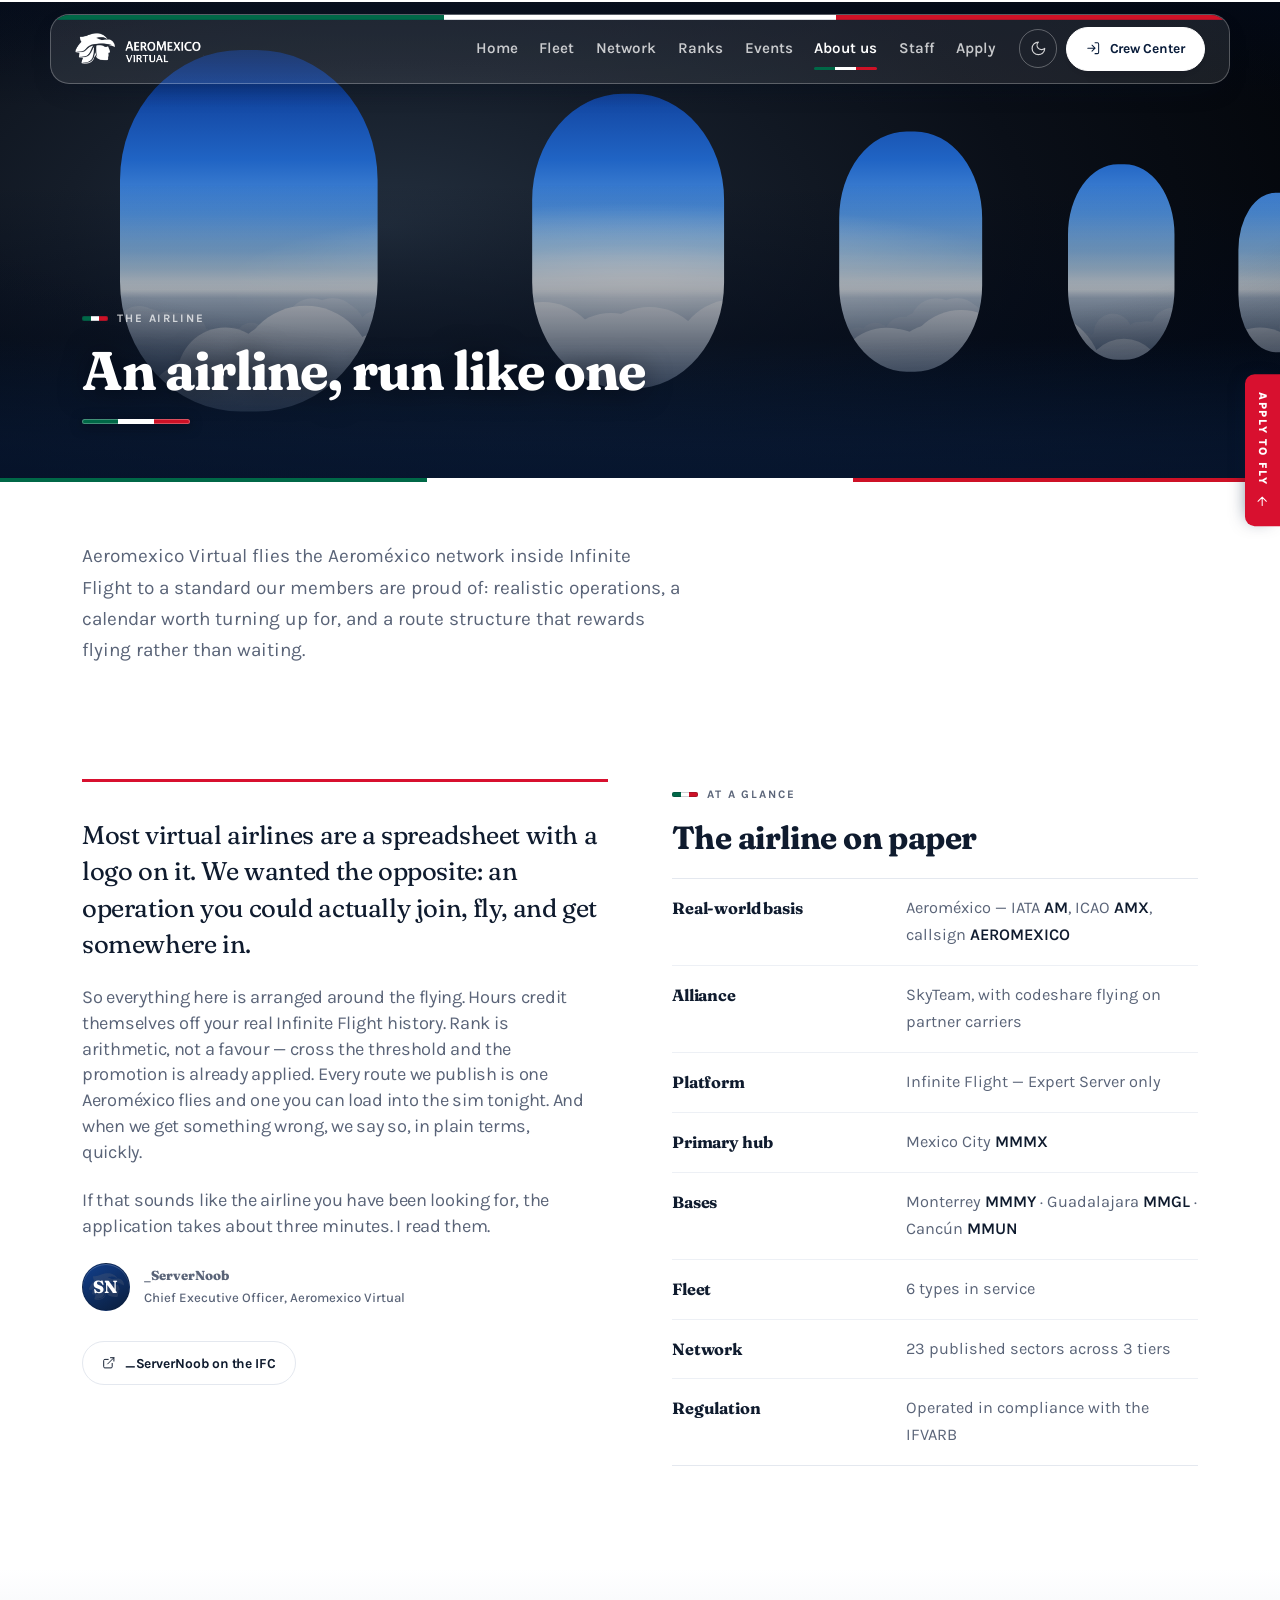
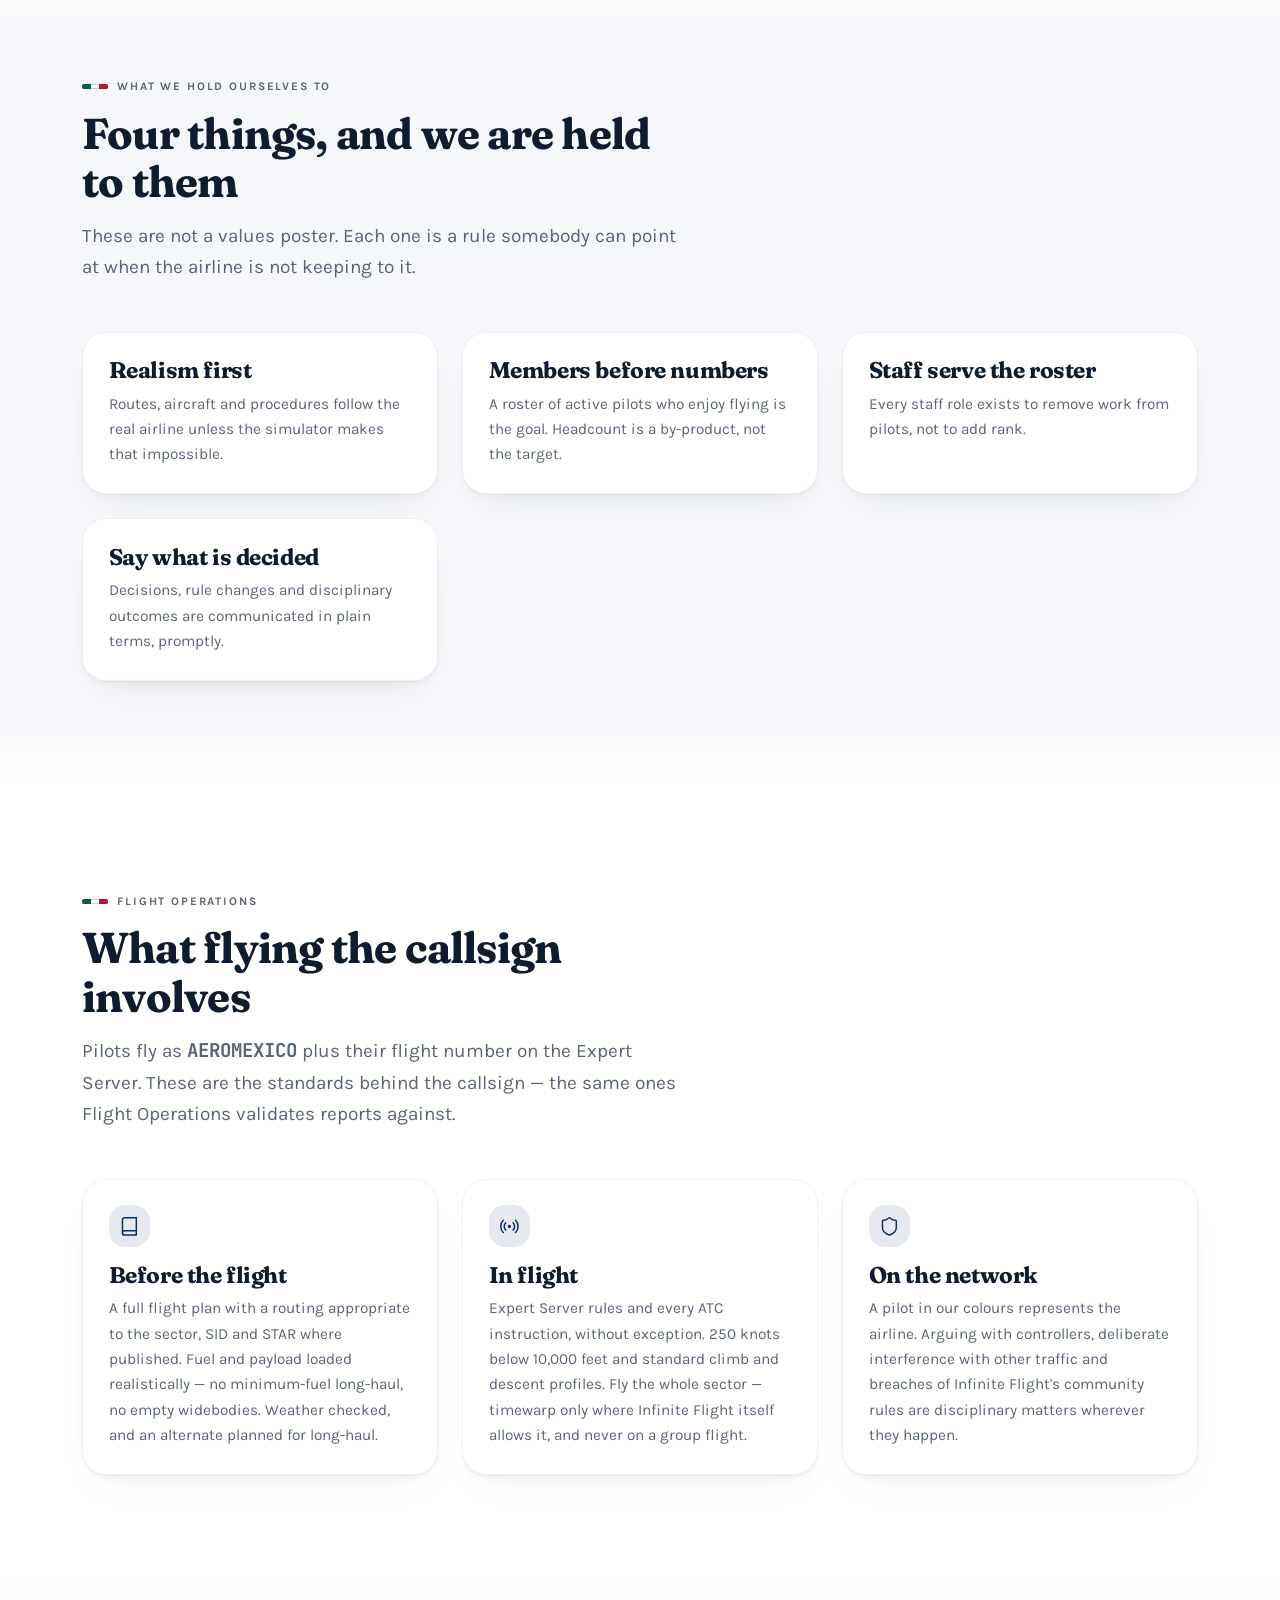
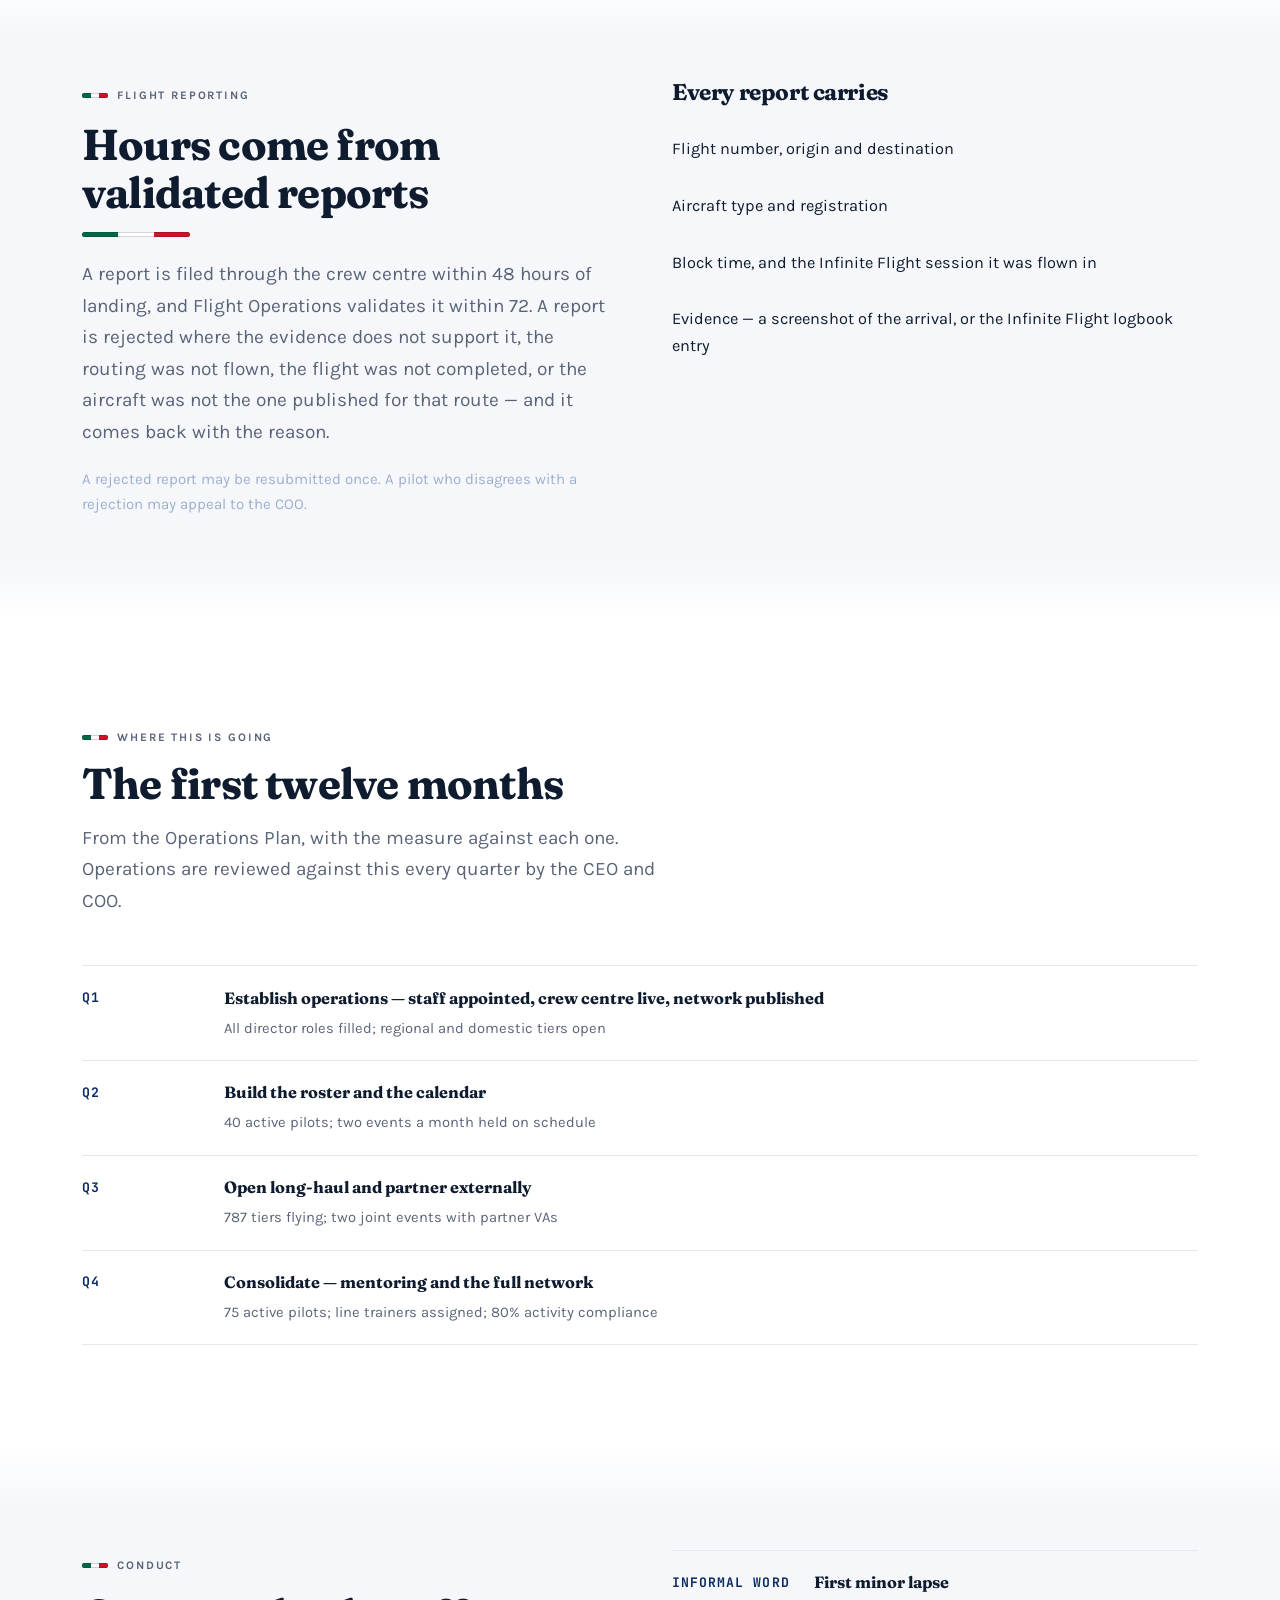
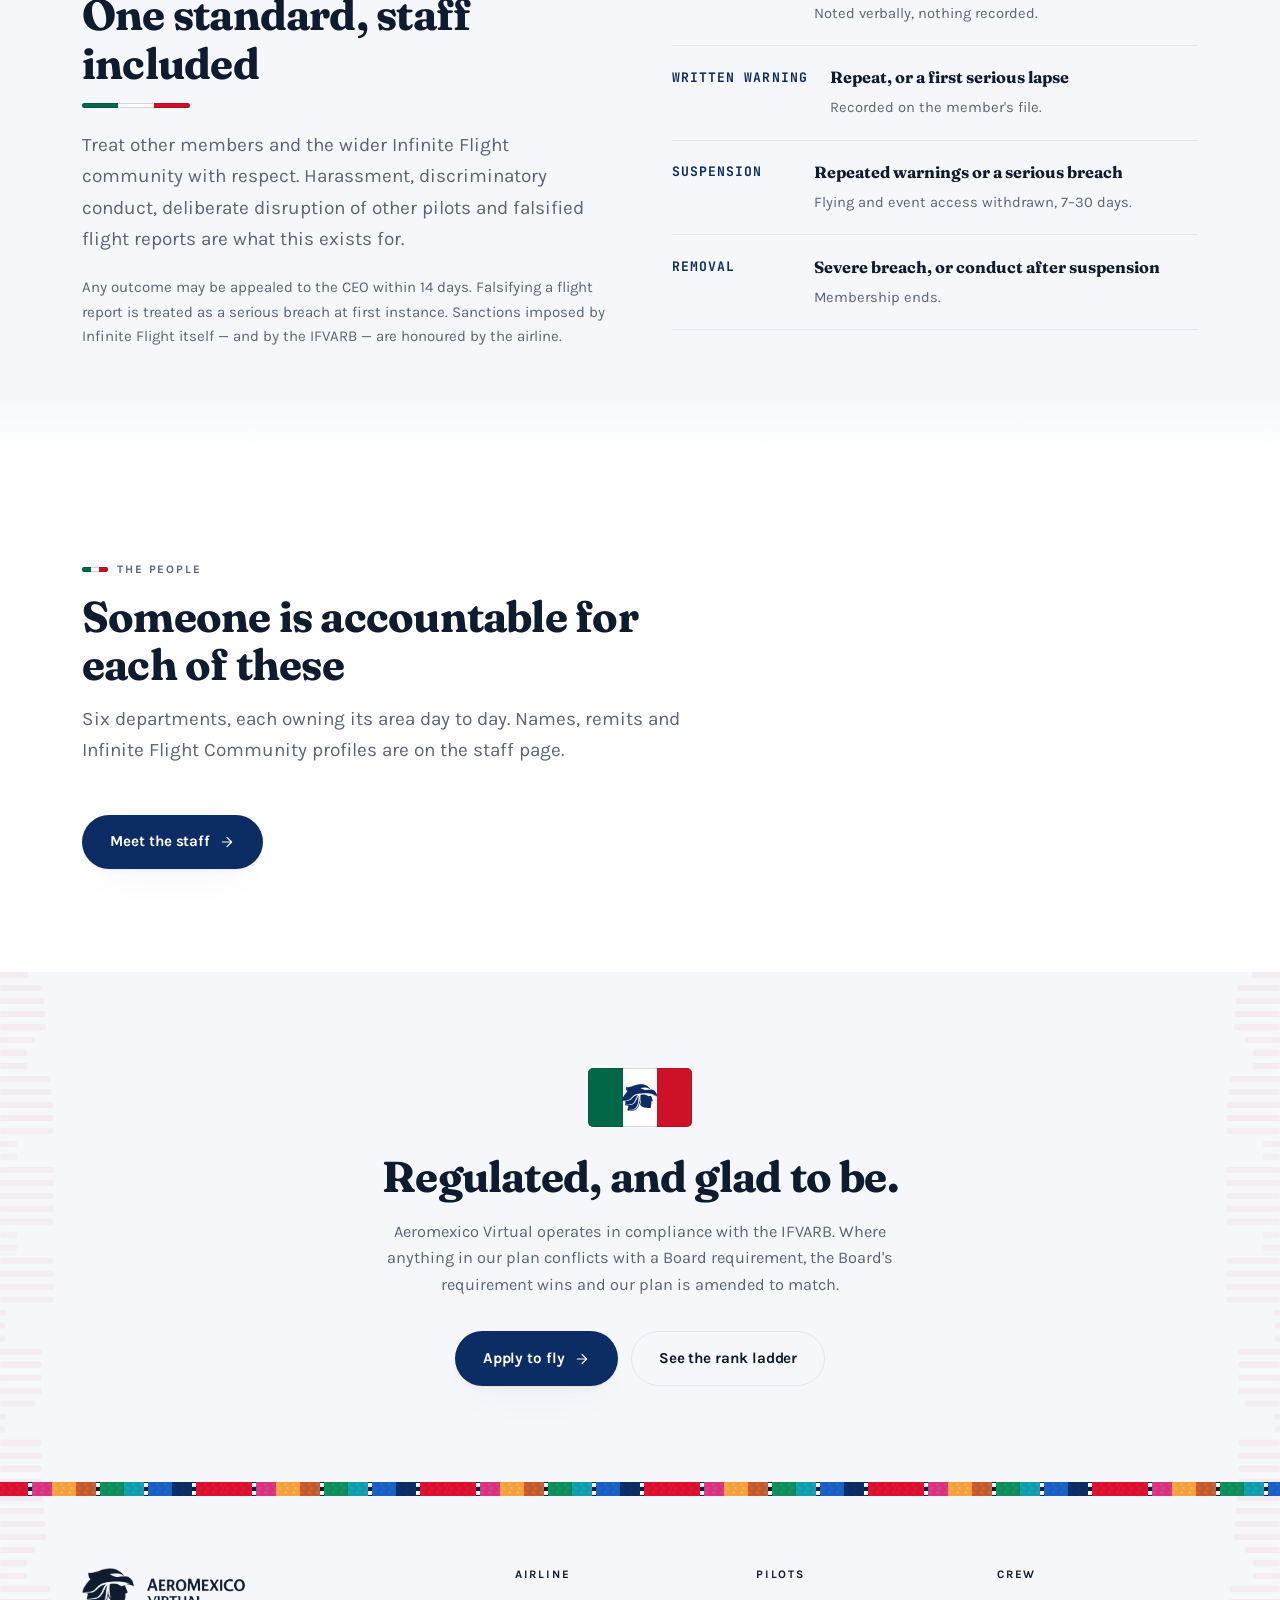
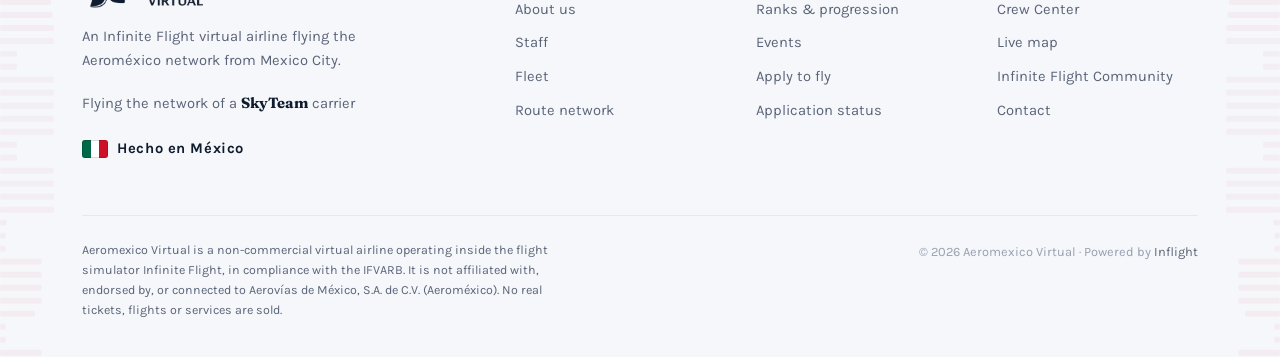
==== commit 32a3293c: "Drop the planned fleet, paint the two liveries, state the alliance THE PLANNED FLEET IS GONE, at the" ====
--- a/about.html
+++ b/about.html
@@ -358,7 +358,7 @@
             ['Platform',         `${esc(a.platform)} — ${esc(a.server)} only`],
             ['Primary hub',      `${esc(hub.city)} <b>${esc(hub.icao)}</b>`],
             ['Bases',            bases.map(h => `${esc(h.city)} <b>${esc(h.icao)}</b>`).join(' · ')],
-            ['Fleet',            `${D.fleet.length} types in service, ${D.fleetPlanned.length} planned`],
+            ['Fleet',            `${D.fleet.length} types in service`],
             // Tiers are the ones actually flown, not the five the plan defines:
             // a tier with nothing in it is a heading, not a piece of network.
             ['Network',          esc(networkLine(rows))],
--- a/assets/brand.css
+++ b/assets/brand.css
@@ -1658,6 +1658,15 @@
     display: inline-flex; align-items: center; gap: .6rem; margin-top: 1.3rem;
     font-size: .78rem; font-weight: 700; letter-spacing: .04em; color: var(--ink);
 }
+/* The alliance line in the footer's brand column. Quiet, and on every page. */
+.footer__alliance {
+    margin-top: 1.1rem; font-size: .82rem; color: var(--muted);
+}
+.footer__alliance b {
+    font-family: var(--font-display); font-weight: 700;
+    letter-spacing: -.01em; color: var(--ink);
+}
+
 .footer__base {
     margin-top: 3rem; padding-top: 1.6rem; border-top: 1px solid var(--line);
     display: flex; flex-wrap: wrap; gap: 1rem; justify-content: space-between;
@@ -1666,6 +1675,122 @@
 
 /* The disclaimer is not decoration — keep it legible. */
 .disclaimer { font-size: .78rem; line-height: 1.6; color: var(--muted); max-width: 68ch; }
+
+/* ============================== THE LIVERY ===============================
+   THE PAINT, AS GEOMETRY. Aeroméxico's scheme has one signature anybody reads
+   without being told the name: a long shallow sweep that starts thin low and
+   forward, rises aft, widens, and runs up into the fin. tools/make-livery.py
+   emits that sweep and that fin as masks, and everything below is the colour.
+
+   WHAT THIS IS NOT IS A PICTURE OF AN AEROPLANE. There is no fuselage, no nose,
+   no window line and no wing, because a side elevation of an airframe is a
+   likeness and a likeness is what the generators in this repo are written to
+   refuse. What a band carries is the COLOUR ARCHITECTURE — the order and the
+   shape of the fields, the way a scheme is set out on a paint drawing before
+   anybody draws the body it goes on. Read across a card it says Aeroméxico;
+   read as a picture it says nothing, because it is not one.
+
+   TWO SCHEMES, BECAUSE THE AIRLINE FLIES TWO. `livery` in data.js is either
+   "Aeromexico" or "Aeromexico Connect" on every type, and those are the only
+   two variants here — a third would be a scheme nobody flies.
+
+   The fin is painted OVER the sweep. On the aeroplane the sweep runs up to the
+   tail and the tail is in front of it; stacked the other way the sweep crosses
+   the fin and the whole thing stops reading as paint. */
+.livery {
+    position: relative; isolation: isolate;
+    aspect-ratio: 1200 / 300;
+    border-radius: var(--radius);
+    overflow: hidden;
+    background: linear-gradient(176deg,
+        var(--liv-sky, #1B5FC1) 0%, var(--liv-body, #123F8C) 38%,
+        var(--liv-belly, #0A1D3B) 74%, #04101F 100%);
+    box-shadow: var(--shadow);
+}
+.livery::before, .livery::after {
+    content: ""; position: absolute; inset: 0;
+    -webkit-mask-repeat: no-repeat; mask-repeat: no-repeat;
+    -webkit-mask-size: 100% 100%; mask-size: 100% 100%;
+}
+.livery::before {
+    -webkit-mask-image: url('/assets/img/livery-swoosh.svg');
+            mask-image: url('/assets/img/livery-swoosh.svg');
+    background: linear-gradient(100deg, var(--liv-a, var(--am-red)) 0%, var(--liv-b, var(--am-rosa)) 100%);
+}
+.livery::after {
+    -webkit-mask-image: url('/assets/img/livery-fin.svg');
+            mask-image: url('/assets/img/livery-fin.svg');
+    background: linear-gradient(200deg,
+        color-mix(in srgb, var(--liv-sky, #1B5FC1) 82%, #FFF) 0%,
+        var(--liv-belly, #0A1D3B) 100%);
+}
+/* The mark sits on the fin, which is where it sits on the aeroplane. It is the
+   airline's own artwork used as artwork — the generated shapes stay clean of
+   it, and this is the layer that is allowed to carry it. */
+.livery__crest {
+    position: absolute; z-index: 1;
+    right: 4.5%; bottom: 16%; width: 9%;
+    color: color-mix(in srgb, #FFF 92%, transparent);
+    filter: drop-shadow(0 2px 8px rgba(2, 8, 18, .5));
+}
+.livery--connect {
+    --liv-sky: #2472D8; --liv-body: #1B5FC1; --liv-belly: #0C2C64;
+    --liv-a: var(--am-clay); --liv-b: var(--am-marigold);
+}
+
+/* The caption under a band. The scheme's name, and what wears it. */
+.livery-set { display: grid; gap: clamp(1.2rem, 3vw, 1.8rem); }
+.livery-set figure { margin: 0; }
+.livery-set figcaption {
+    display: flex; flex-wrap: wrap; align-items: baseline; gap: .1rem .7rem;
+    margin-top: .75rem;
+}
+.livery-set figcaption b {
+    font-family: var(--font-display); font-weight: 600; font-size: 1.05rem;
+    letter-spacing: -.01em; color: var(--ink);
+}
+.livery-set figcaption span { font-size: .88rem; color: var(--muted); }
+
+/* ============================== THE ALLIANCE ============================
+   Aeroméxico is a SkyTeam carrier and this airline flies its network, which is
+   a fact about the operation rather than a badge — so it is SET, in the
+   airline's own display face, and not drawn.
+
+   THE SKYTEAM MARK IS NOT HERE, ON PURPOSE. It is a third party's registered
+   trademark: not Aeroméxico's, and not this VA's. The note above `.brandmark`
+   refuses to ship the real AEROMÉXICO CONNECT lockup on exactly those grounds
+   while allowing the VA's own, and an alliance logo belonging to neither is a
+   step further out than that. Naming the alliance is a statement of fact and
+   costs nothing; reproducing its artwork is a claim on someone else's. If the
+   VA ever holds written permission, the mark drops into `.alliance__mark` and
+   nothing else here changes. */
+.alliance {
+    display: grid; gap: .9rem;
+    padding: clamp(1.3rem, 3vw, 1.9rem) clamp(1.4rem, 3.2vw, 2.1rem);
+    background: var(--surface-2);
+    border: 1px solid var(--line);
+    border-left: 3px solid var(--am-blue);
+    border-radius: var(--radius);
+}
+.alliance p { margin: 0; font-size: .95rem; line-height: 1.6; color: var(--muted); }
+/* Both of these have to out-rank `.alliance p` above, because they ARE
+   paragraphs — same specificity, and source order alone would leave the name
+   set at body size, which is the one thing it must not be. */
+.alliance p.alliance__mark {
+    font-family: var(--font-display); font-weight: 700;
+    font-size: clamp(1.5rem, 3.6vw, 2.1rem); letter-spacing: -.02em;
+    line-height: 1; color: var(--ink);
+}
+/* SET IN ONE COLOUR, and that is a decision rather than a default. A first
+   pass set it two-tone — "Sky" in ink and "Team" in the accent — which is the
+   styling of the real wordmark, and imitating the styling of a mark you have
+   just declined to reproduce is the same claim made quietly. The alliance is
+   named here; it is not branded here. */
+.alliance p.alliance__series {
+    display: inline-flex; align-items: center; gap: .5rem;
+    font-family: var(--font-mono); font-size: .8rem; font-weight: 700;
+    letter-spacing: .06em; color: var(--accent);
+}
 
 /* ============================ PAGE TRANSITIONS ===========================
    Every link on this site is a real navigation to a real document — there is
@@ -1865,19 +1990,61 @@
 }
 .viewswitch__tab svg { width: 1.05rem; height: 1.05rem; }
 .viewswitch__tab:hover { color: var(--ink); }
-.viewswitch__tab[aria-selected="true"] {
-    background: var(--am-blue); color: #fff;
+/* THE SELECTED PILL IS ONE ELEMENT THAT MOVES, not a background that appears
+   on one tab and disappears from another. Those two look identical in a still
+   and completely different in use: a colour crossfading between two pills
+   reads as two things blinking, and a pill that travels reads as one control
+   being operated. It is the ::before of the strip, sized and placed from the
+   selected tab's own box by `placePill()` in network.html, so nothing here
+   assumes how many tabs there are or how wide their labels set.
+
+   It lives INSIDE the scrolling box on purpose: the strip scrolls sideways on
+   a phone, `offsetLeft` is measured against it, and a pill positioned against
+   anything else would drift away from its tab as you scrolled. */
+.viewswitch { position: relative; }
+.viewswitch::before {
+    content: ""; position: absolute; z-index: 0;
+    top: .3rem; bottom: .3rem; left: 0;
+    width: var(--pill-w, 0); translate: var(--pill-x, 0) 0;
+    background: var(--am-blue); border-radius: 999px;
     box-shadow: 0 1px 3px rgba(10, 29, 59, .22);
-}
+    transition: translate .38s var(--ease), width .38s var(--ease);
+}
+/* Until the first measurement there is no pill — better nothing for one frame
+   than a full-width bar sliding in from the left on load. */
+.viewswitch:not([style*="--pill-w"])::before { opacity: 0; }
+.viewswitch__tab { position: relative; z-index: 1; }
+.viewswitch__tab[aria-selected="true"] { color: #fff; }
 /* The count rides inside the tab rather than sitting under a heading, which
    is the whole of what "23 sectors" needs to be. */
 .viewswitch__n {
     font-family: var(--font-mono); font-size: .76rem; font-weight: 700;
     opacity: .72;
 }
-:root[data-theme="dark"] .viewswitch__tab[aria-selected="true"] { background: var(--am-blue-300); color: var(--am-navy); }
+:root[data-theme="dark"] .viewswitch::before { background: var(--am-blue-300); }
+:root[data-theme="dark"] .viewswitch__tab[aria-selected="true"] { color: var(--am-navy); }
 @media (prefers-color-scheme: dark) {
-    :root:not([data-theme="light"]) .viewswitch__tab[aria-selected="true"] { background: var(--am-blue-300); color: var(--am-navy); }
+    :root:not([data-theme="light"]) .viewswitch::before { background: var(--am-blue-300); }
+    :root:not([data-theme="light"]) .viewswitch__tab[aria-selected="true"] { color: var(--am-navy); }
+}
+
+/* ---- The panel underneath -------------------------------------------------
+   `show()` swaps `hidden` on three panels, which is the right thing for a
+   tablist and, on its own, reads as a snap: the globe is simply gone and a
+   table is simply there. One animation on the panel that just appeared turns
+   the swap into a hand-over, and it is keyed off a class rather than off
+   `:not([hidden])` so it re-runs on every switch instead of once. */
+.view.is-entering { animation: viewIn .34s var(--ease-rise) both; }
+@keyframes viewIn {
+    from { opacity: 0; transform: translateY(10px); }
+    to   { opacity: 1; transform: none; }
+}
+
+/* Asked for less motion: the pill is simply where it belongs and the panel is
+   simply there. Not a shorter slide — none. */
+@media (prefers-reduced-motion: reduce) {
+    .viewswitch::before { transition: none; }
+    .view.is-entering { animation: none; }
 }
 
 /* ---- The globe (globe.js) -------------------------------------------------
